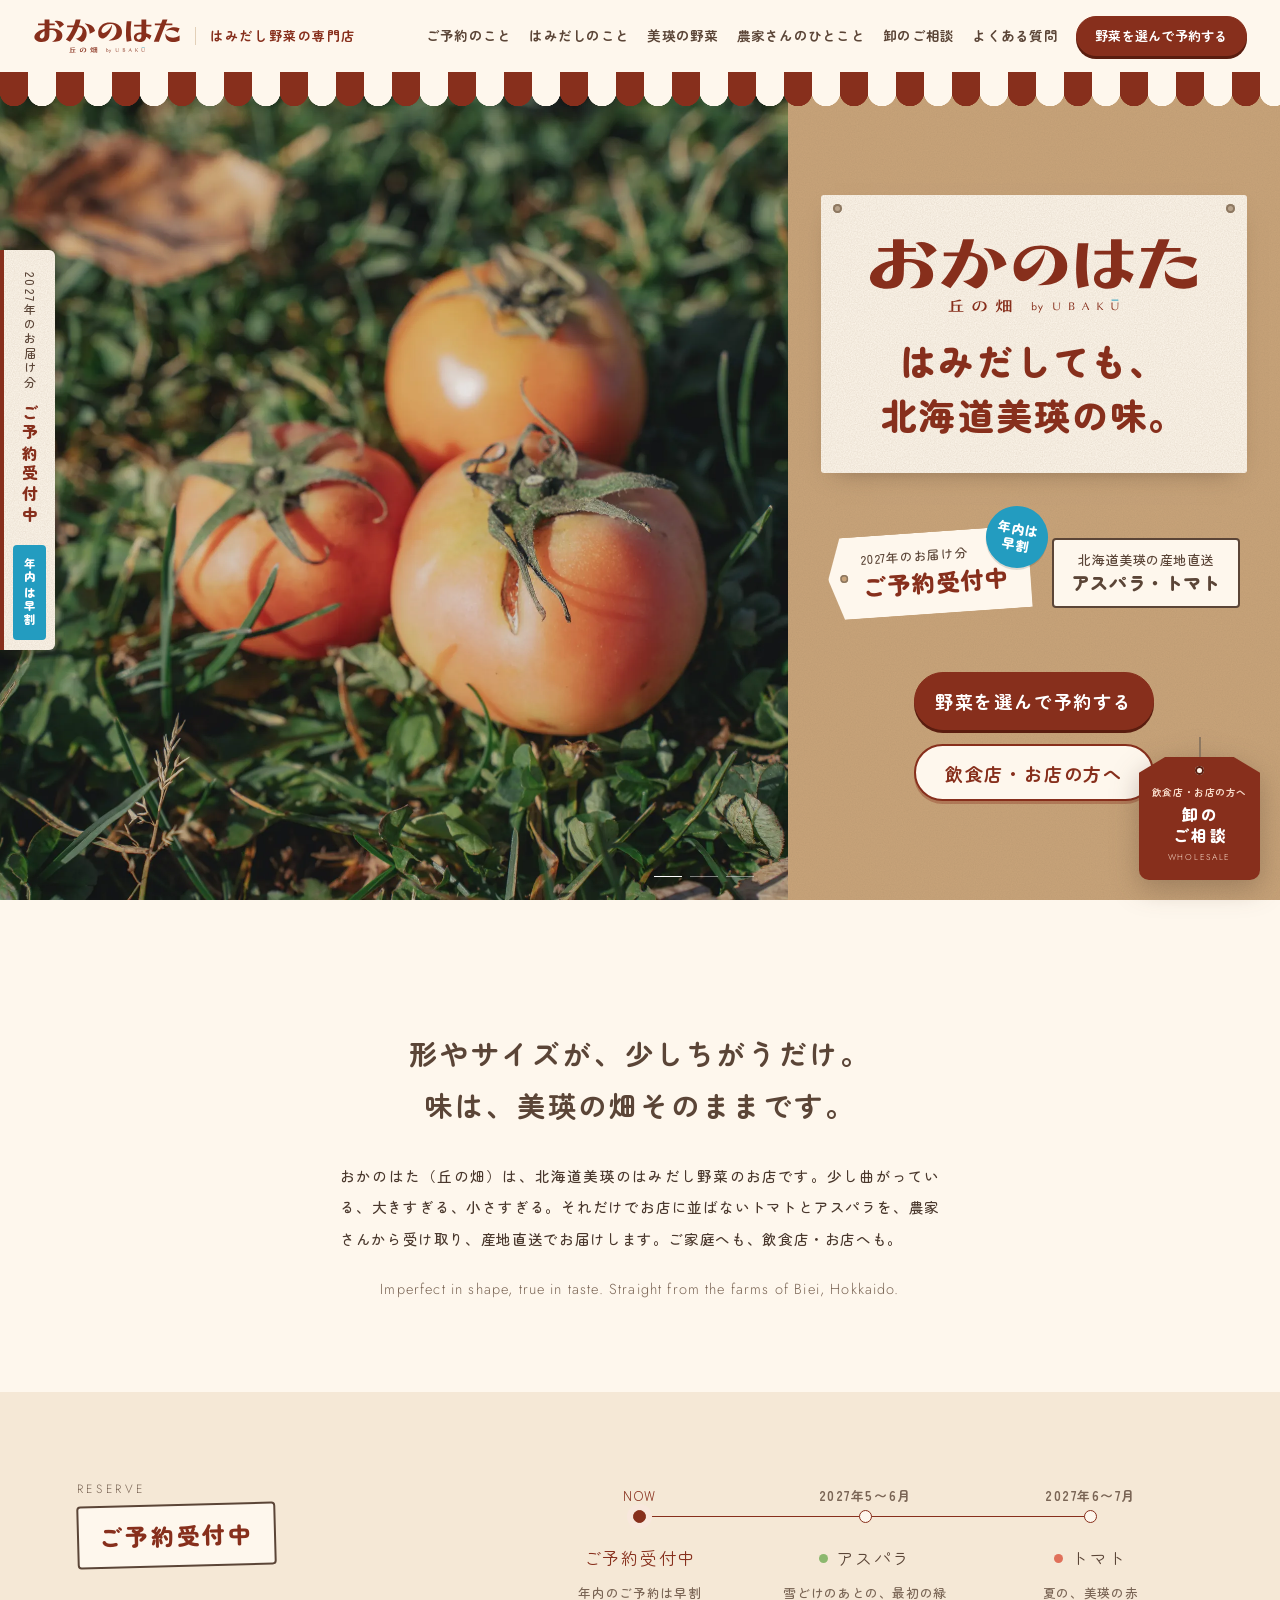
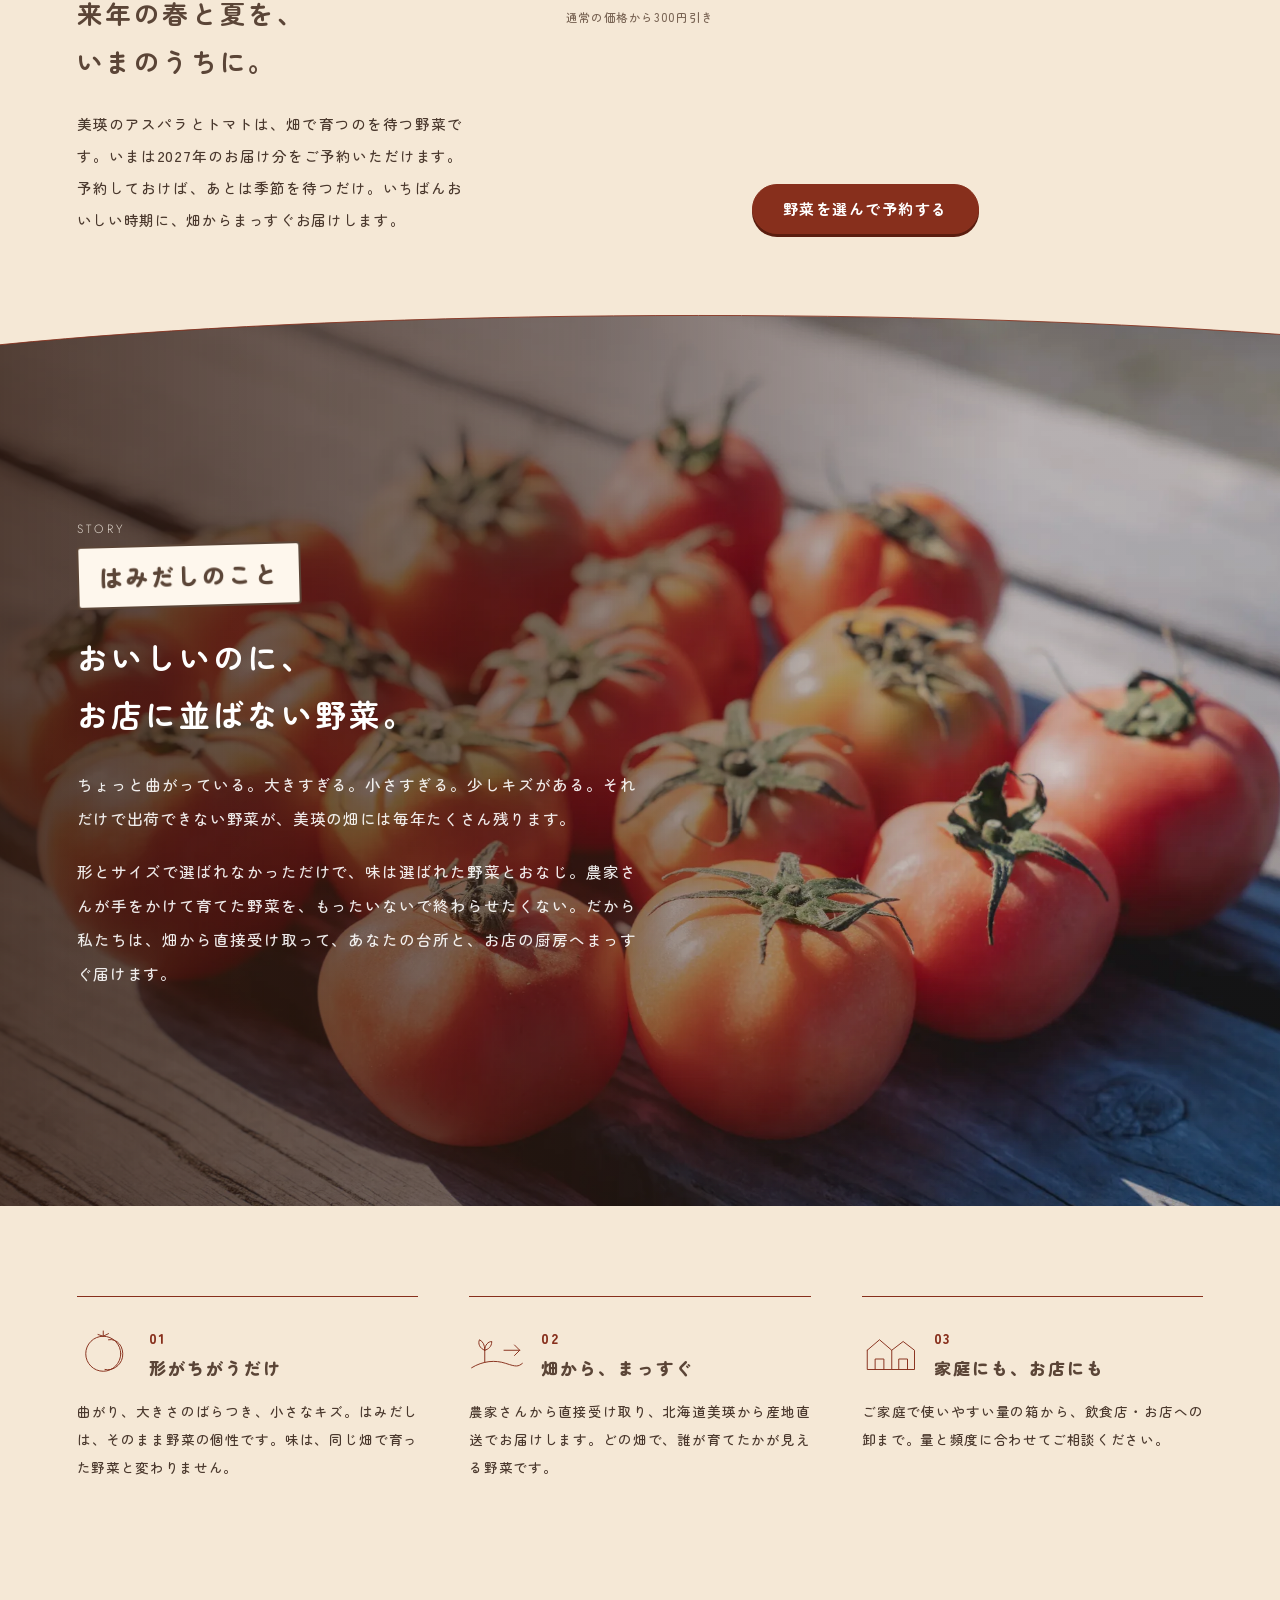
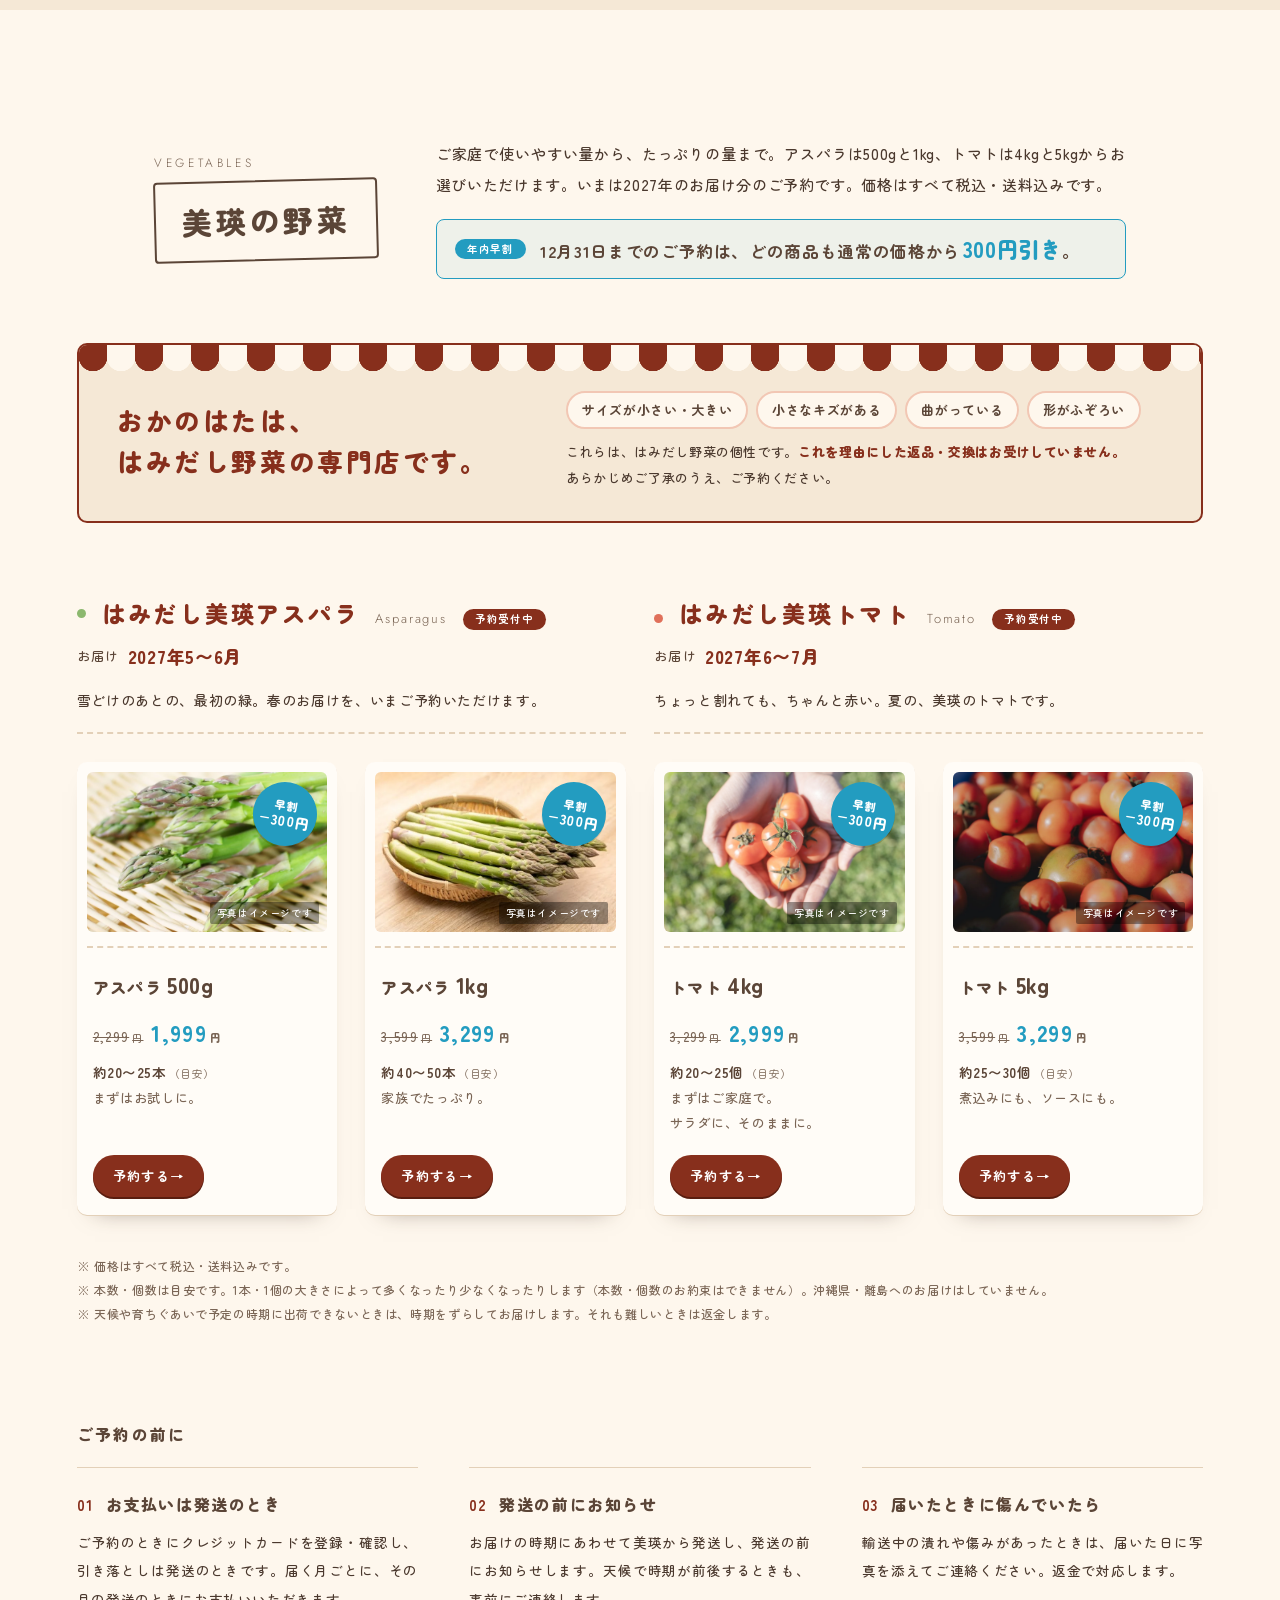
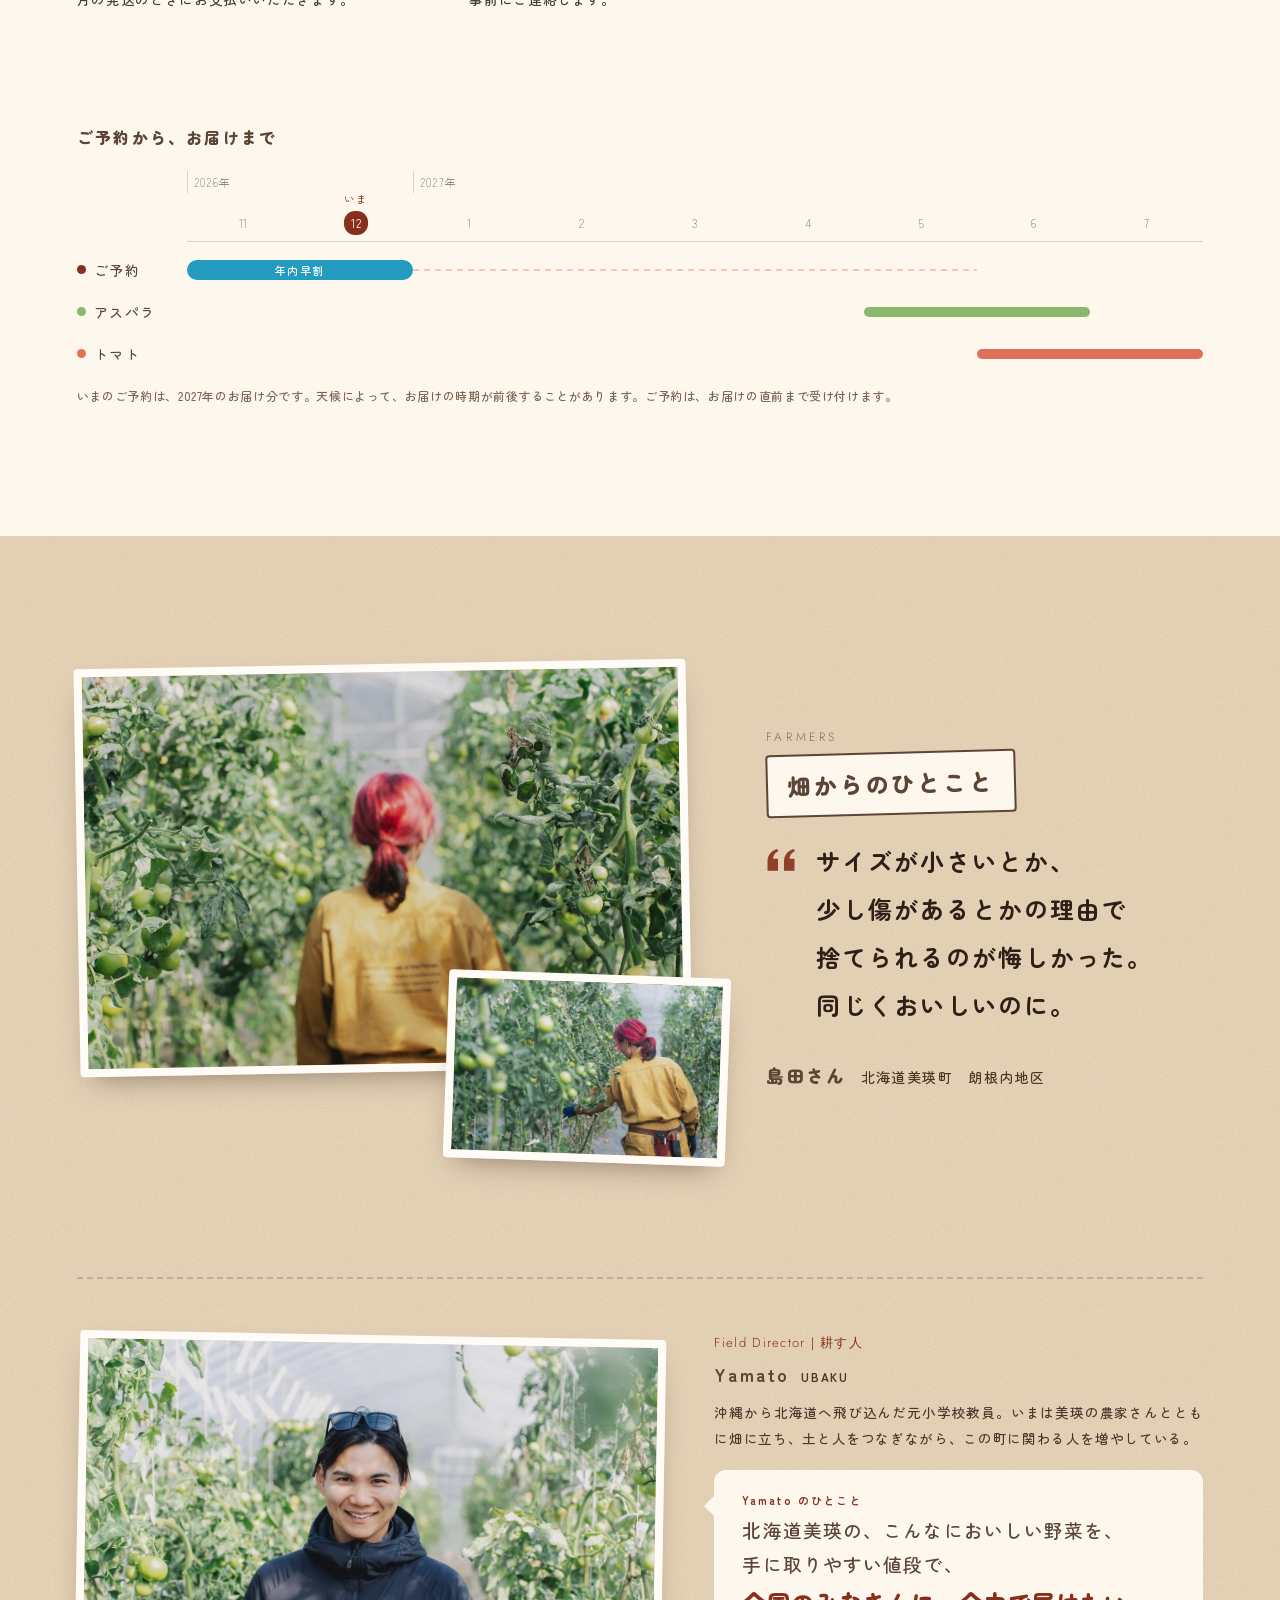
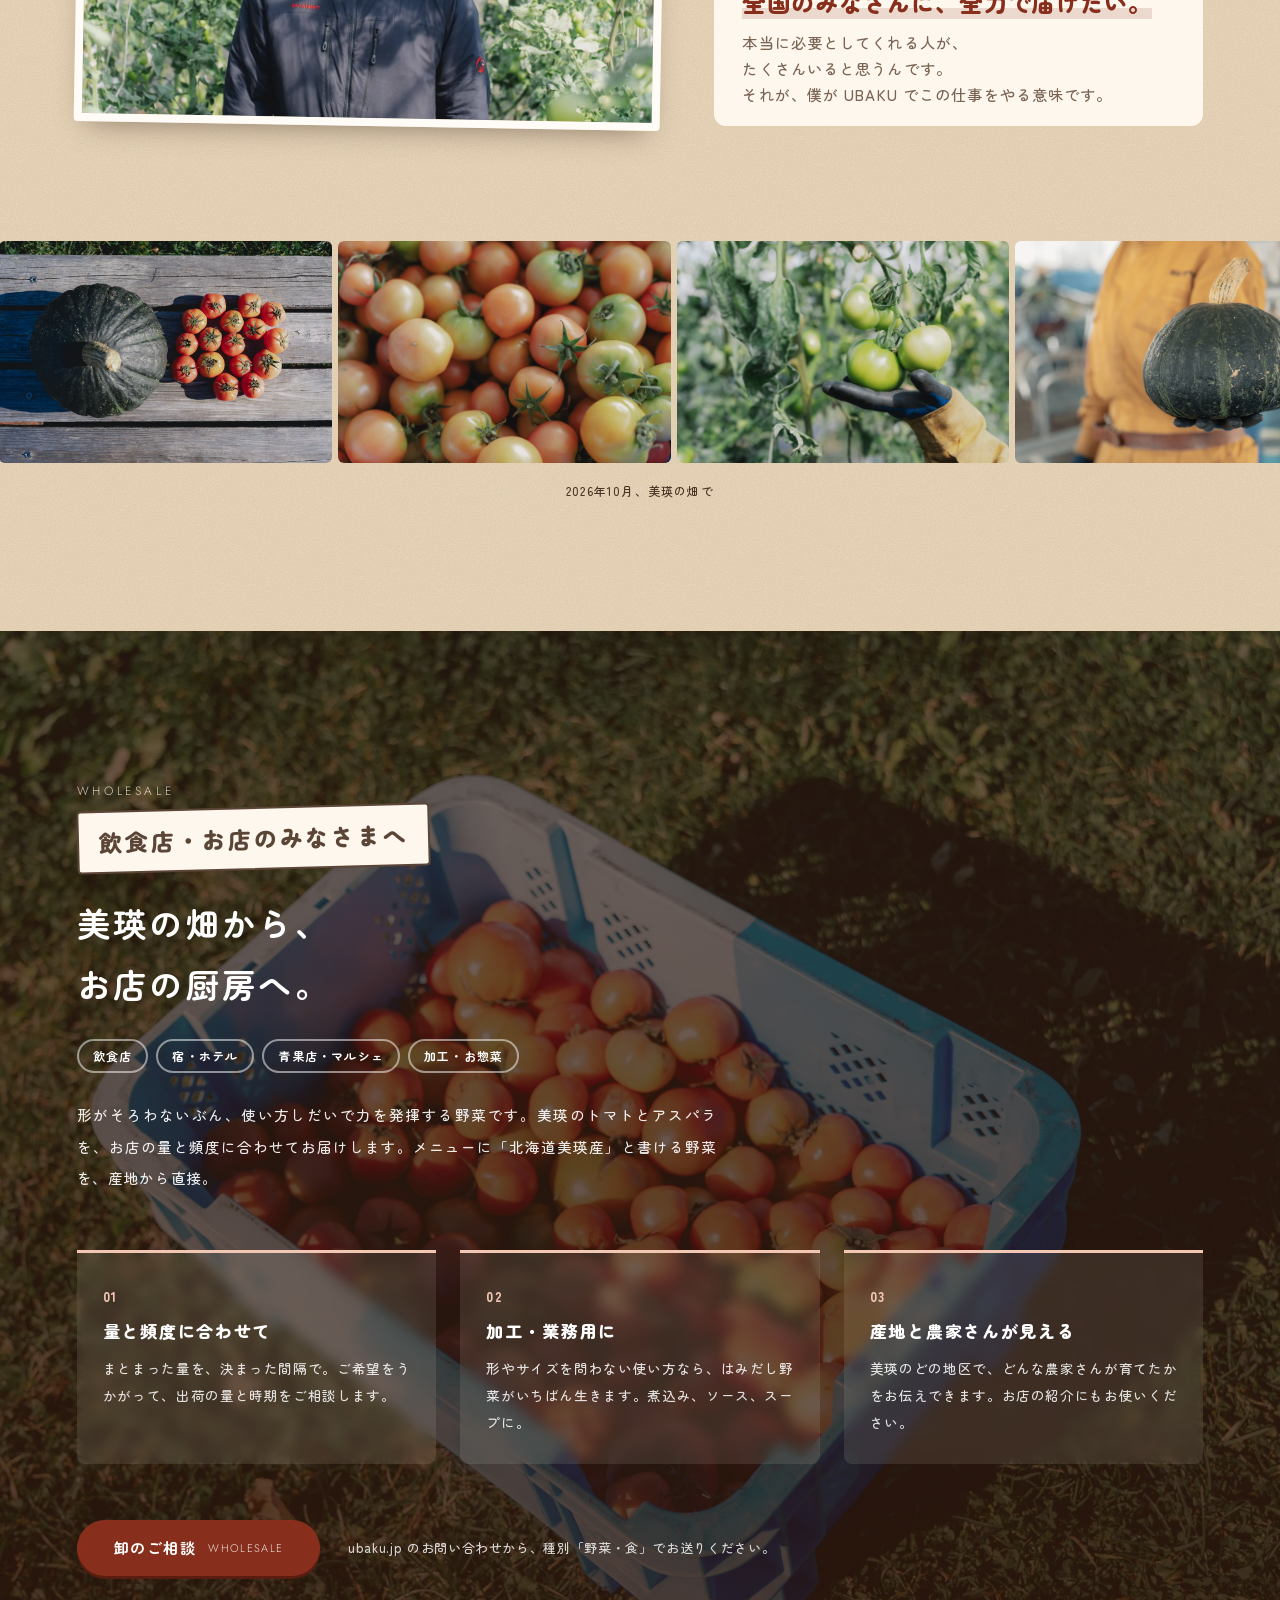
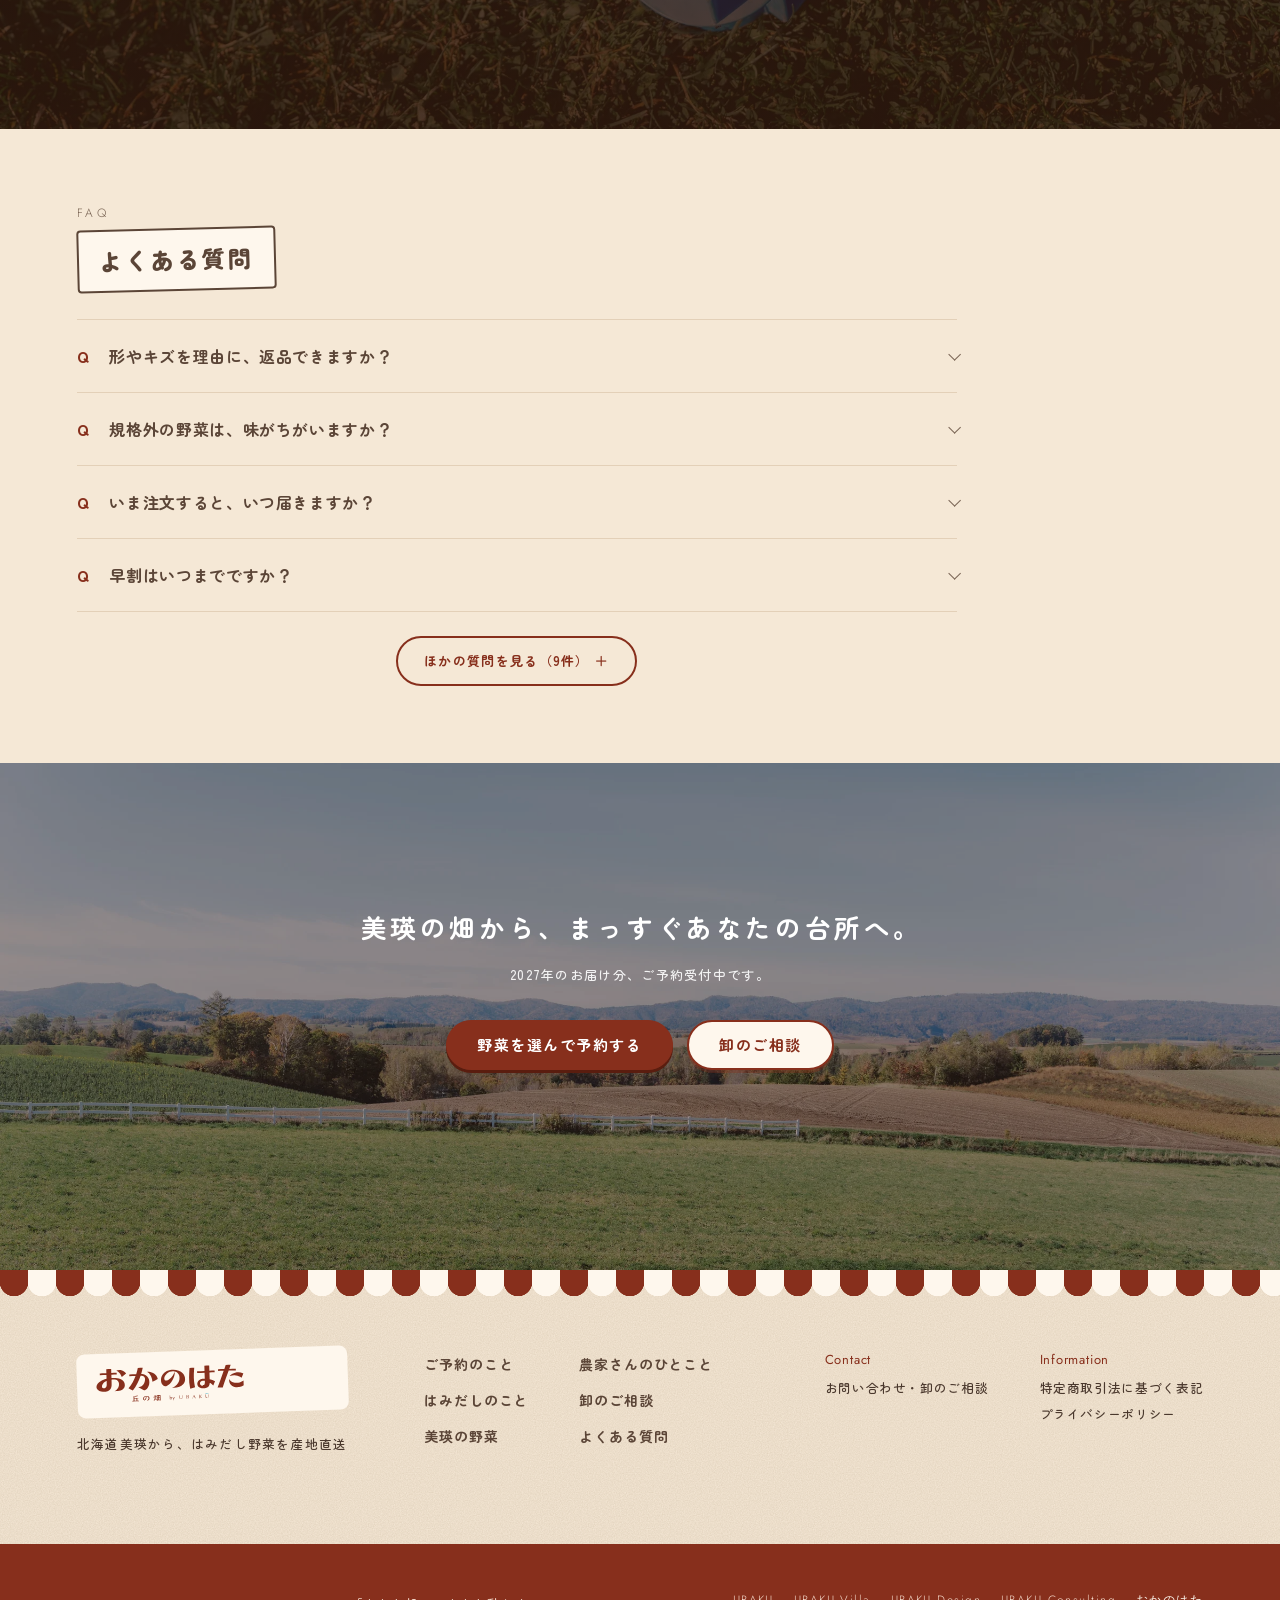
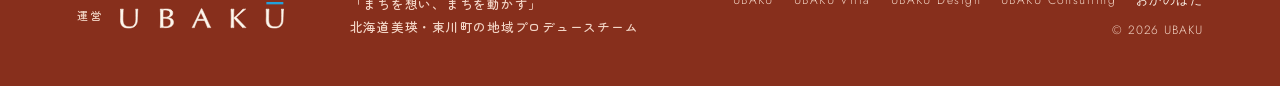
==== index.html @ 8c429947 "サイト名を「おかのはた（丘の畑）」に。紹介文・特商法・プライバシーにも漢字表記（C42） Co-Authored-By: Claude Opus 5.5 <noreply@anthropic.com>" ====
<!doctype html>
<html lang="ja">
<head>
<meta charset="utf-8">
<!-- アクセス解析（GA4） -->
<script async src="https://www.googletagmanager.com/gtag/js?id=G-V0N7RQ7QLT"></script>
<script>window.dataLayer=window.dataLayer||[];function gtag(){dataLayer.push(arguments);}gtag('js',new Date());(function(){var p={};try{var q=location.search;if(/[?&]me=1(&|$)/.test(q))localStorage.setItem('ubaku-me','1');if(/[?&]me=0(&|$)/.test(q))localStorage.removeItem('ubaku-me');if(localStorage.getItem('ubaku-me'))p.traffic_type='internal';var r=sessionStorage.getItem('ubaku-ref');if(r){sessionStorage.removeItem('ubaku-ref');p.page_referrer=r;}}catch(e){}gtag('config','G-V0N7RQ7QLT',p);})();</script>
<meta name="robots" content="noindex, nofollow">
<meta name="viewport" content="width=device-width, initial-scale=1">
<!-- おかのはた 試作 B「店先」全体（2026-11-08。_proto/_make_b_full.py で本体から作る。直すときはプログラムを直して実行）
     元：おかのはた の見本（仮公開用 ubaku-site/yasai。本番は BASE の yasai.ubaku.jp なので、このページは本番公開しない）
     C8（2026-11-08）：ubakuvilla.com（11/7 公開）の作りを参考に全体を組み直した。
       ・イントロ「はみだしの円」→ 画面いっぱいの写真3枚 → 紹介 → Reserve（予約販売の流れ。2026-11-08 追加）→（曲線）→ Story → 全面の写真 → Vegetables（価格・季節のこよみ）
         → Wholesale（卸を強調）→ Farmers（島田さん・朗根内地区）→ ご予約の前に・よくある質問 → 最後の帯 →（曲線）→ フッター（運営 UBAKU）
       ・写真は mashuさんが選んだ img/使ってほしい写真 から make_site_images.py で作る
       ・見た目は assets/yasai.css、動きは assets/yasai.js
     C7 以前の経緯は 01_美瑛の野菜（旧Yasai）/03_自社サイト（BASE・yasai.ubaku.jp）/CLAUDE.md -->
<title>おかのはた（丘の畑）｜北海道美瑛のはみだしトマト・アスパラを産地直送</title>
<!-- 検索結果に出る説明文（135文字まで）。BASE ではショップ設定の「ショップ説明」に同じ文を入れる -->
<meta name="description" content="2027年のお届け分、ご予約受付中。形やサイズが少しちがうだけで店頭に並ばない北海道美瑛のアスパラ（5〜6月）とトマト（6〜7月）を、農家さんから産地直送。価格は税込・送料込み。飲食店・お店への卸もご相談ください。">
<link rel="canonical" href="https://okanohata.jp/">
<meta name="theme-color" content="#872F1C">
<!-- SNS でシェアしたときの表示（OGP）。画像は 1200×630 の ogp.jpg。URL は本番の okanohata.jp で書いてある -->
<meta property="og:type" content="website">
<meta property="og:site_name" content="おかのはた（丘の畑）">
<meta property="og:title" content="おかのはた（丘の畑）｜はみだしても、北海道美瑛の味。">
<meta property="og:description" content="2027年のお届け分、ご予約受付中。形やサイズが少しちがうだけの北海道美瑛のアスパラとトマトを、農家さんから産地直送。飲食店・お店への卸もご相談ください。">
<meta property="og:url" content="https://okanohata.jp/">
<meta property="og:image" content="https://okanohata.jp/ogp.jpg">
<meta property="og:image:width" content="1200">
<meta property="og:image:height" content="630">
<meta property="og:image:alt" content="おかのはた 丘の畑 by UBAKU。北海道美瑛のはみだし野菜 産地直送専門店">
<meta property="og:locale" content="ja_JP">
<meta name="twitter:card" content="summary_large_image">
<script type="application/ld+json">
{
  "@context": "https://schema.org",
  "@type": "OnlineStore",
  "name": "おかのはた",
  "alternateName": ["丘の畑", "おかのはた（丘の畑）", "Okanohata"],
  "url": "https://okanohata.jp/",
  "logo": "https://okanohata.jp/icon-512.png",
  "image": "https://okanohata.jp/ogp.jpg",
  "description": "北海道美瑛のはみだしトマト・アスパラを、農家さんから産地直送でお届けするネットショップ。飲食店・お店への卸も受け付けています。",
  "areaServed": "JP",
  "parentOrganization": {"@type": "Organization", "name": "UBAKU", "url": "https://ubaku.jp/"}
}
</script>
<!-- アイコン：仮に案2（「お」・赤土の地） -->
<link rel="icon" href="favicon.svg" type="image/svg+xml">
<link rel="icon" href="favicon-32.png" sizes="32x32" type="image/png">
<link rel="apple-touch-icon" href="apple-touch-icon.png">
<link rel="preconnect" href="https://fonts.googleapis.com">
<link rel="preconnect" href="https://fonts.gstatic.com" crossorigin>
<link rel="stylesheet" href="https://fonts.googleapis.com/css2?family=Zen+Maru+Gothic:wght@500;700;900&family=Jost:wght@300&display=swap">
<link rel="stylesheet" href="yasai.css">
<link rel="stylesheet" href="okanohata.css">

</head>
<body>

<a class="sr-only" href="#main">本文へ移動</a>
<!-- ご予約受付中の札：左の端に立つ縦の帯（のぼりのように。2026-11-08 mashuさん C案に決定）。押すと商品の一覧へ。スマホはヘッダーの小さな札 -->
<a class="side-band" href="#items" aria-label="2027年のお届け分 ご予約受付中。年内は早割"><span>2027年のお届け分</span><b>ご予約受付中</b><span class="sb-early">年内は早割</span></a>
<header class="site-header">
  <a class="brand" href="#top" aria-label="おかのはた トップへ"><img src="logo.svg" alt="おかのはた 丘の畑 by UBAKU"><span class="brand-tag">はみだし野菜の専門店</span></a>
  <a class="rsv-tag" href="#items"><span class="rt-dot" aria-hidden="true"></span><b>2027年分 ご予約受付中</b><span class="rt-early">年内早割</span></a>
  <nav class="global-nav" aria-label="メインメニュー">
    <a class="u-link pc" href="#reserve">ご予約のこと</a>
    <a class="u-link pc" href="#story">はみだしのこと</a>
    <a class="u-link pc" href="#vegetables">美瑛の野菜</a>
    <a class="u-link pc" href="#farmers">農家さんのひとこと</a>
    <a class="u-link pc" href="#wholesale">卸のご相談</a>
    <a class="u-link pc" href="#faq">よくある質問</a>
    <a class="shop-btn" href="#items"><span class="ja">野菜を選んで予約する</span></a>
    <button class="menu-btn" type="button" aria-label="メニューを開く" aria-controls="drawer" aria-expanded="false"><span></span><span></span><span></span></button>
  </nav>
</header>
<div class="drawer" id="drawer" aria-hidden="true">
  <div class="drawer-panel" role="dialog" aria-label="メニュー">
    <button class="drawer-close" type="button" aria-label="メニューを閉じる">×</button>
    <ul class="drawer-nav">
      <li><a href="#reserve">ご予約のこと<small>Reserve</small></a></li>
      <li><a href="#story">はみだしのこと<small>Story</small></a></li>
      <li><a href="#vegetables">美瑛の野菜<small>Vegetables</small></a></li>
      <li><a href="#farmers">農家さんのひとこと<small>Farmers</small></a></li>
      <li><a href="#wholesale">卸のご相談<small>Wholesale</small></a></li>
      <li><a href="#faq">よくある質問<small>FAQ</small></a></li>
    </ul>
    <a class="btn" href="#items">野菜を選んで予約する</a>
    <a class="btn btn--light" href="#wholesale">飲食店・お店の方へ</a>
    <ul class="drawer-legal"><li><a href="law/">特定商取引法に基づく表記</a></li><li><a href="privacy/">プライバシーポリシー</a></li></ul>
  </div>
</div>

<main id="main">

<!-- ① トップ（おかのはた B「店先」）：テントのひさし → 左に写真（3枚が替わる）、右にのぼりの布（ロゴ・コピー）・値札・木箱のラベル・ボタン -->
<div class="awning" aria-hidden="true"></div>
<section class="hero hero--shop" id="top" aria-label="おかのはた">
  <div class="photo">
    <div class="slide is-active"><img src="img/hero-3.webp" alt="秋の草の上にのせた3つのトマト" fetchpriority="high"></div>
    <div class="slide"><img src="img/hero-2.webp" alt="木のテーブルに、かぼちゃと丸く並べたトマト" loading="lazy"></div>
    <div class="slide"><img src="img/hero-1.webp" alt="色も大きさもふぞろいな、山盛りの美瑛のトマト" loading="lazy"></div>
    <div class="hero-dots" aria-label="写真の切り替え"></div>
  </div>
  <div class="stall">
    <div class="banner">
      <span class="grommet g1" aria-hidden="true"></span><span class="grommet g2" aria-hidden="true"></span>
      <p class="banner-logo"><img src="logo.svg" alt="おかのはた 丘の畑 by UBAKU"></p>
      <h1>はみだしても、<span class="nw">北海道美瑛の味。</span></h1>
    </div>
    <div class="shop-row">
      <!-- 値札（ご予約受付中）と早割の丸シール。左の帯と同じ言葉 -->
      <div class="ptag-wrap"><a class="ptag" href="#items"><span class="ptag-hole" aria-hidden="true"></span><span class="ptag-s">2027年のお届け分</span><b>ご予約受付中</b></a><span class="sticker">年内は<br>早割</span></div>
      <p class="crate-label">北海道美瑛の産地直送<br><b>アスパラ・トマト</b></p>
    </div>
    <div class="hero-btns">
      <a class="btn" href="#items">野菜を選んで予約する</a>
      <a class="btn btn--light" href="#wholesale">飲食店・お店の方へ</a>
    </div>
  </div>
</section>

<!-- ② はじめの紹介 -->
<section class="intro">
  <div class="wrap reveal">
    <p class="catch">形やサイズが、<span class="nw">少しちがうだけ。</span><br>味は、美瑛の畑そのままです。</p>
    <p>おかのはた（丘の畑）は、北海道美瑛のはみだし野菜のお店です。少し曲がっている、大きすぎる、小さすぎる。それだけでお店に並ばないトマトとアスパラを、農家さんから受け取り、産地直送でお届けします。ご家庭へも、飲食店・お店へも。</p>
    <p class="en" lang="en">Imperfect in shape, true in taste. Straight from the farms of Biei, Hokkaido.</p>
  </div>
</section>

<!-- ②' Reserve：予約販売の流れ（2026-11-08 mashuさん「いまは売るものがない。予約販売中を強調したい」）
     ・ubakuvilla.com にはない、Yasai だけの部品。線が左から引かれ、いま → 春 → 夏 の順に点がともる
     ・早割の中身と締め切りは未決なので [ ] のまま -->
<section class="reserve" id="reserve">
  <!-- 2026-11-08 紹介（白）の下に、生成りの面で「いま受付中のこと」として続ける。下は写真の曲線へ -->
  <div class="wrap">
    <div class="reserve-head reveal">
      <h2 class="title">RESERVE</h2>
      <span class="title-ja">ご予約受付中</span>
      <p class="catch">来年の春と夏を、<br>いまのうちに。</p>
      <p>美瑛のアスパラとトマトは、畑で育つのを待つ野菜です。いまは2027年のお届け分をご予約いただけます。予約しておけば、あとは季節を待つだけ。いちばんおいしい時期に、畑からまっすぐお届けします。</p>
    </div>
    <ol class="tl" aria-label="ご予約からお届けまで">
      <li class="tl-now">
        <span class="tl-when">NOW</span>
        <b>ご予約受付中</b>
        <p>年内のご予約は早割<br><span class="tl-sub">通常の価格から<span class="nw">300円引き</span></span></p>
      </li>
      <li>
        <span class="tl-when">2027年5〜6月</span>
        <b><span class="dot" style="background:var(--spring)"></span>アスパラ</b>
        <p>雪どけのあとの、<span class="nw">最初の緑</span></p>
      </li>
      <li>
        <span class="tl-when">2027年6〜7月</span>
        <b><span class="dot" style="background:var(--summer)"></span>トマト</b>
        <p>夏の、<span class="nw">美瑛の赤</span></p>
      </li>
    </ol>
    <ul class="reserve-points reveal">
      <li><b>税込・送料込み</b>表示の価格だけで届きます</li>
      <li><b>お支払いは発送のとき</b>ご予約のときはカードの登録だけ</li>
      <li><b>お届け前にお知らせ</b>天候で前後するときも事前にご連絡</li>
    </ul>
    <div class="center reveal"><a class="btn" href="#items">野菜を選んで予約する</a></div>
  </div>
</section>
<!-- ③ Story（2026-11-08 FROM THE FIELD と合体・案A）：両手のトマトの全面の写真に言葉 → 下の生成りに3つの特長 -->
<section class="story-a">
  <div class="bleed" id="story">
    <!-- 写真の上端の曲線（曲線より上を Reserve と同じ生成りで塗り、赤土の線を引く。2026-11-08 写真の上のすき間をなくした） -->
    <div class="hill hill--top" aria-hidden="true"><svg viewBox="0 0 1440 80" preserveAspectRatio="none"><path d="M0 0 L1440 0 L1440 40 C 980 0, 380 8, 0 54 Z" style="fill:var(--cream)"/><g class="ln-wrap"><path class="ln" d="M0 54 C 380 8, 980 0, 1440 40"/></g></svg></div>
    <div class="bleed-photo" aria-hidden="true"><img src="img/story-bg.webp" alt="" loading="lazy"></div>
    <div class="wrap">
      <div class="bleed-text reveal">
        <h2 class="title">STORY</h2>
        <span class="title-ja">はみだしのこと</span>
        <!-- 見出しは 2026-11-08 C20 に変更（トップの「はみだしても、北海道美瑛の味。」と重なっていたため。mashuさん） -->
        <p class="catch">おいしいのに、<br>お店に並ばない野菜。</p>
        <p>ちょっと曲がっている。大きすぎる。小さすぎる。少しキズがある。それだけで出荷できない野菜が、美瑛の畑には毎年たくさん残ります。</p>
        <p>形とサイズで選ばれなかっただけで、味は選ばれた野菜とおなじ。農家さんが手をかけて育てた野菜を、もったいないで終わらせたくない。だから私たちは、畑から直接受け取って、あなたの台所と、お店の厨房へまっすぐ届けます。</p>
      </div>
    </div>
  </div>
  <div class="story-points">
    <div class="wrap">
    <ol class="points">
      <li><svg class="pt-icon" viewBox="0 0 64 64" aria-hidden="true"><circle pathLength="1" cx="30" cy="34" r="20"/><path pathLength="1" d="M36 18 C 46 16, 54 26, 52 38 C 50 48, 40 54, 32 52"/><path pathLength="1" d="M30 14 V8 M24 12 L30 14 L36 11"/></svg><span class="no">01</span><h3>形がちがうだけ</h3><p>曲がり、大きさのばらつき、小さなキズ。はみだしは、そのまま野菜の個性です。味は、同じ畑で育った野菜と変わりません。</p></li>
      <li><svg class="pt-icon" viewBox="0 0 64 64" aria-hidden="true"><path pathLength="1" d="M3 50 C 16 42, 30 41, 42 45 S 56 49, 61 45"/><path pathLength="1" d="M18 44 V30 M18 30 C 12 28, 10 22, 12 18 C 16 20, 18 24, 18 30 C 18 24, 22 20, 26 20 C 26 26, 22 29, 18 30"/><path pathLength="1" d="M40 30 H58 M52 24 L58 30 L52 36"/></svg><span class="no">02</span><h3>畑から、まっすぐ</h3><p>農家さんから直接受け取り、北海道美瑛から産地直送でお届けします。どの畑で、誰が育てたかが見える野菜です。</p></li>
      <li><svg class="pt-icon" viewBox="0 0 64 64" aria-hidden="true"><path pathLength="1" d="M6 30 L20 18 L34 30 V52 H6 Z"/><path pathLength="1" d="M34 52 H60 V30 L47 20 L34 30"/><path pathLength="1" d="M42 52 V40 H52 V52"/><path pathLength="1" d="M15 52 V40 H25 V52"/></svg><span class="no">03</span><h3>家庭にも、お店にも</h3><p>ご家庭で使いやすい量の箱から、飲食店・お店への卸まで。量と頻度に合わせてご相談ください。</p></li>
    </ol>
    </div>
  </div>
</section>

<!-- ⑤ Vegetables：価格は 2026-10-19（トマト）・2026-11-08（アスパラ）mashuさん決定 -->
<section class="sec" id="vegetables">
  <div class="wrap">
    <div class="head reveal">
      <div class="head-l"><h2 class="title">VEGETABLES</h2>
      <span class="title-ja">美瑛の野菜</span></div>
      <div class="head-r"><p>ご家庭で使いやすい量から、たっぷりの量まで。アスパラは500gと1kg、トマトは4kgと5kgからお選びいただけます。いまは2027年のお届け分のご予約です。価格はすべて税込・送料込みです。</p>
      <!-- 早割：12月31日までのご予約は300円引き（2026-11-14 mashuさん「強調しよう。仮は削除」）。金額を変えるときは4つの価格と札も直す -->
      <p class="early"><span class="tag">年内早割</span><span class="early-msg"><span class="nw">12月31日までのご予約は、</span><span class="nw">どの商品も通常の価格から</span><b>300円引き</b>。</span></p></div>
    </div>


    <!-- はみだし野菜の専門店としての約束（2026-11-08 mashuさん「強調したい」→ 商品の前へ移した。BASE の確認画面にも同じ文を書く） -->
    <div class="hamidashi-note hamidashi-note--top reveal">
      <p class="hn-lead">おかのはたは、<span class="nw">はみだし野菜の専門店です。</span></p>
      <ul class="hn-list" aria-label="返品・交換の対象にならないもの"><li>サイズが小さい・大きい</li><li>小さなキズがある</li><li>曲がっている</li><li>形がふぞろい</li></ul>
      <p>これらは、はみだし野菜の個性です。<b>これを理由にした返品・交換はお受けしていません。</b><br class="pc-br">あらかじめご了承のうえ、ご予約ください。</p>
    </div>

    <!-- 並びはお届けの順（春のアスパラ → 夏のトマト）。2026-11-08 予約販売に合わせて入れかえた -->
    <!-- アスパラ（5〜6月・予約）。id="items"＝予約ボタンの飛び先（2026-11-08 mashuさん「直接、野菜の商品へ」） -->
    <div class="veg-row">
    <div class="veg-group" id="items">
      <div class="veg-head reveal">
        <span class="dot" style="background:var(--spring)"></span><h3>はみだし美瑛アスパラ</h3><span class="veg-en">Asparagus</span>
        <span class="tag">予約受付中</span>
        <span class="veg-when">お届け <b>2027年5〜6月</b></span>
        <p>雪どけのあとの、最初の緑。<span class="nw-pc">春のお届けを、</span><span class="nw-pc">いまご予約いただけます。</span></p>
      </div>
      <div class="items">
        <a class="item reveal" href="https://okanohata.base.shop/items/166038685">
          <div class="ph zoom unveil"><span class="early-tag">早割<b>−300円</b></span><img src="img/asparagus-500g.webp" alt="ざるにのせたアスパラ" loading="lazy" width="1200" height="800"><span class="ph-note">写真はイメージです</span></div>
          <div class="item-body">
            <span class="item-name"><span>アスパラ <span class="kg">500g</span></span><span class="price"><s class="price-was">2,299<small>円</small></s><span class="price-early">1,999<small>円</small></span></span></span>
            <span class="item-copy"><span class="item-count">約20〜25本<small>（目安）</small></span>まずはお試しに。</span>
            <span class="item-go">予約する</span>
          </div>
        </a>
        <a class="item reveal" href="https://okanohata.base.shop/items/166029906" style="transition-delay:.12s">
          <div class="ph zoom unveil" style="--d:.12s"><span class="early-tag">早割<b>−300円</b></span><img src="img/asparagus-1kg.webp" alt="木のかごに入れたアスパラ" loading="lazy" width="678" height="452"><span class="ph-note">写真はイメージです</span></div>
          <div class="item-body">
            <span class="item-name"><span>アスパラ <span class="kg">1kg</span></span><span class="price"><s class="price-was">3,599<small>円</small></s><span class="price-early">3,299<small>円</small></span></span></span>
            <span class="item-copy"><span class="item-count">約40〜50本<small>（目安）</small></span>家族でたっぷり。</span>
            <span class="item-go">予約する</span>
          </div>
        </a>
      </div>
    </div>

    <!-- トマト（6〜7月・予約） -->
    <div class="veg-group">
      <div class="veg-head reveal">
        <span class="dot" style="background:var(--summer)"></span><h3>はみだし美瑛トマト</h3><span class="veg-en">Tomato</span>
        <span class="tag">予約受付中</span>
        <span class="veg-when">お届け <b>2027年6〜7月</b></span>
        <p>ちょっと割れても、ちゃんと赤い。夏の、<span class="nw">美瑛のトマトです。</span></p>
      </div>
      <div class="items">
        <!-- 商品のリンクは BASE の商品ページ（2026-11-15 つないだ。_make_b_full.py の C34） -->
        <a class="item reveal" href="https://okanohata.base.shop/items/166029579">
          <div class="ph zoom unveil"><span class="early-tag">早割<b>−300円</b></span><img src="img/tomato-4kg.webp" alt="両手にのせた、美瑛のトマト" loading="lazy" width="1200" height="800"><span class="ph-note">写真はイメージです</span></div>
          <div class="item-body">
            <span class="item-name"><span>トマト <span class="kg">4kg</span></span><span class="price"><s class="price-was">3,299<small>円</small></s><span class="price-early">2,999<small>円</small></span></span></span>
            <span class="item-copy"><span class="item-count">約20〜25個<small>（目安）</small></span>まずはご家庭で。<span class="nw-pc">サラダに、そのままに。</span></span>
            <span class="item-go">予約する</span>
          </div>
        </a>
        <a class="item reveal" href="https://okanohata.base.shop/items/166029676" style="transition-delay:.12s">
          <div class="ph zoom unveil" style="--d:.12s"><span class="early-tag">早割<b>−300円</b></span><img src="img/tomato-6kg.webp" alt="山のように重なった、割れのあるトマト" loading="lazy" width="1200" height="800"><span class="ph-note">写真はイメージです</span></div>
          <div class="item-body">
            <span class="item-name"><span>トマト <span class="kg">5kg</span></span><span class="price"><s class="price-was">3,599<small>円</small></s><span class="price-early">3,299<small>円</small></span></span></span>
            <span class="item-copy"><span class="item-count">約25〜30個<small>（目安）</small></span>煮込みにも、<span class="nw-pc">ソースにも。</span></span>
            <span class="item-go">予約する</span>
          </div>
        </a>
      </div>
    </div>

    </div><!-- /veg-row -->

    <!-- 税込・送料込みは 2026-11-08 mashuさん決定 -->
    <!-- 旬便の欄は 2026-11-08 いったん外した（mashuさん）。BASE の定期便は予約と一緒に使えないため、収穫が始まるころに定期便として追加する。
         外す前のレイアウトは _history/C14_旬便あり_2026-11-08/index.html（CSS の .shun-card などは残してある） -->

    <p class="price-note">※ 価格はすべて税込・送料込みです。<br>※ 本数・個数は目安です。1本・1個の大きさによって多くなったり少なくなったりします（本数・個数のお約束はできません）。沖縄県・離島へのお届けはしていません。<br>※ 天候や育ちぐあいで予定の時期に出荷できないときは、時期をずらしてお届けします。それも難しいときは返金します。</p>

    <!-- ご予約の前に（2026-11-08 生成りの欄から移した。見出しのない 01〜03 で分かりにくかったため） -->
    <div class="before reveal" id="delivery">
      <h3>ご予約の前に</h3>
      <ul class="deliv">
        <li><span class="no">01</span><h4>お支払いは発送のとき</h4><p>ご予約のときにクレジットカードを登録・確認し、引き落としは発送のときです。届く月ごとに、その月の発送のときにお支払いいただきます。</p></li>
        <li><span class="no">02</span><h4>発送の前にお知らせ</h4><p>お届けの時期にあわせて美瑛から発送し、発送の前にお知らせします。天候で時期が前後するときも、事前にご連絡します。</p></li>
        <li><span class="no">03</span><h4>届いたときに傷んでいたら</h4><p>輸送中の潰れや傷みがあったときは、届いた日に写真を添えてご連絡ください。返金で対応します。</p></li>
      </ul>
    </div>

    <!-- こよみ（2026-11-08 C10 作り直し）：左から右へ時間の順。いまの月（11月）から、最後のお届け（2027年10月）まで。
         「いま」の印は、見ている日の月に自動で動く（yasai.js）。2027年11月より後に見ると印は出ない -->
    <div class="koyomi reveal">
      <h3>ご予約から、お届けまで</h3>
      <div class="koyomi-grid" role="table" aria-label="月ごとのご予約とお届けの時期">
        <span></span><span class="yr" style="grid-column:2 / 4">2026年</span><span class="yr" style="grid-column:4 / 11">2027年</span>
        <span></span>
        <span class="m" data-ym="2026-11">11</span><span class="m" data-ym="2026-12">12</span><span class="m" data-ym="2027-01">1</span><span class="m" data-ym="2027-02">2</span><span class="m" data-ym="2027-03">3</span><span class="m" data-ym="2027-04">4</span><span class="m" data-ym="2027-05">5</span><span class="m" data-ym="2027-06">6</span><span class="m" data-ym="2027-07">7</span>
        <!-- ご予約の段：11〜12月は早割。1月からは点線（締め切りは「お届けの直前まで」） -->
        <span class="nm"><span class="dot" style="background:var(--red)"></span>ご予約</span>
        <span class="koyomi-bar koyomi-bar--early" style="grid-column:2 / 4;background:var(--early)" aria-label="2026年11〜12月 早割"><em>年内早割</em></span>
        <span class="koyomi-bar koyomi-bar--line" style="grid-column:4 / 9" aria-label="2027年1〜5月 ご予約受付（お届けの直前まで）"></span>
        <span class="nm"><span class="dot" style="background:var(--spring)"></span>アスパラ</span>
        <span class="koyomi-bar" style="grid-column:8 / 10;background:var(--spring)" aria-label="2027年5〜6月 お届け"></span>
        <span class="nm"><span class="dot" style="background:var(--summer)"></span>トマト</span>
        <span class="koyomi-bar" style="grid-column:9 / 11;background:var(--summer);--d:.25s" aria-label="2027年6〜7月 お届け"></span>
      </div>
      <p class="koyomi-note">いまのご予約は、2027年のお届け分です。天候によって、お届けの時期が前後することがあります。ご予約は、お届けの直前まで受け付けます。</p>
    </div>
  </div>
</section>

<!-- ⑦ Farmers：緑の帯（農家さんの言葉は 2026-11-08 mashuさんから） -->
<section class="sec farm" id="farmers">
  <div class="wrap">
    <div class="farm-grid">
      <div class="farm-photos">
        <div class="big unveil"><img src="img/farmer-1.webp" alt="トマトのハウスを歩く農家の島田さん" loading="lazy" width="1800" height="1200"></div>
        <div class="small unveil" style="--d:.3s"><img src="img/farmer-2.webp" alt="トマトの手入れをする島田さん" loading="lazy" width="1200" height="800"></div>
      </div>
      <div class="farm-text reveal">
        <h2 class="title">FARMERS</h2>
        <span class="title-ja">畑からのひとこと</span>
        <p class="quote"><svg class="quote-mark" viewBox="0 0 40 30" aria-hidden="true"><path d="M2 30V18C2 9 7 3 15 1l1.5 3C12 6 9.5 9.5 9.5 14H16v16zM24 30V18c0-9 5-15 13-17l1.5 3C34 6 31.5 9.5 31.5 14H38v16z"/></svg><span class="quote-body"><span class="phrase">サイズが小さいとか、</span><span class="phrase">少し傷があるとかの理由で</span><span class="phrase">捨てられるのが悔しかった。</span><span class="phrase">同じくおいしいのに。</span></span></p>
        <p class="farm-name"><b>島田さん</b>北海道美瑛町　朗根内地区</p>
      </div>
    </div>
    <!-- 畑に立つ UBAKU のメンバー（紹介文は ubaku.jp の Team と同じ） -->
    <div class="member reveal">
      <div class="ph unveil"><img src="img/yamato.webp" alt="トマトのハウスに立つ UBAKU の Yamato" loading="lazy" width="1200" height="800"></div>
      <div>
        <span class="member-role">Field Director｜耕す人</span>
        <h3>Yamato<small style="font-size:12px;letter-spacing:.14em;margin-left:12px;color:var(--on-green-sub)">UBAKU</small></h3>
        <p>沖縄から北海道へ飛び込んだ元小学校教員。いまは美瑛の農家さんとともに畑に立ち、土と人をつなぎながら、この町に関わる人を増やしている。</p>
        <!-- Yamato のひとこと（吹き出し）。文は案：mashuさんの趣旨「お手頃な値段で、美瑛のおいしい野菜を全国に全力で届けたい・必要とする人がたくさんいる・この事業をやる意味」から -->
        <p class="say"><span class="say-who">Yamato のひとこと</span><span class="phrase">北海道美瑛の、</span><span class="phrase">こんなにおいしい野菜を、</span><span class="phrase">手に取りやすい値段で、</span><br><em><span class="phrase">全国のみなさんに、</span><span class="phrase">全力で届けたい。</span></em><br><span class="say-sub"><span class="phrase">本当に必要としてくれる人が、</span><span class="phrase">たくさんいると思うんです。</span><br><span class="phrase">それが、僕が UBAKU で</span><span class="phrase">この仕事をやる意味です。</span></span></p>
      </div>
    </div>
  </div>
  <!-- 畑のようす：止まらずゆっくり流れる（マウスを乗せると止まる） -->
  <div class="flow reveal" data-flow>
    <ul class="flow-track">
      <!-- 並び（2026-11-08 C18）：はみだし野菜らしい写真を足して14枚（story-1〜4・field-9＝追加.jpg・field-10＝追加2.jpg。mashuさん）。
           商品と同じ写真（field-3・field-8）は使わない。かぼちゃ（4・pumpkin-1・pumpkin-2・7）は隣り合わない、枝の写真（story-2・3・4・field-2・10）も続けない、木のベンチ（4・6・7）は離す -->
      <li><img src="img/field-4.webp" alt="木のテーブルにのせたかぼちゃとトマト" loading="lazy" width="1200" height="800"></li>
      <li><img src="img/story-1.webp" alt="色も形もそろわない、山盛りのトマト" loading="lazy" width="1600" height="1067"></li>
      <li><img src="img/story-2.webp" alt="枝についたままの青いトマトを手袋で支える" loading="lazy" width="1600" height="1067"></li>
      <li><img src="img/field-pumpkin-1.webp" alt="農家さんが手にのせた緑のかぼちゃ" loading="lazy" width="1200" height="800"></li>
      <li><img src="img/field-6.webp" alt="木のテーブルに丸く並べたトマト" loading="lazy" width="1200" height="800"></li>
      <li><img src="img/story-3.webp" alt="枝の小さなトマトに手をのばす" loading="lazy" width="1600" height="1067"></li>
      <li><img src="img/field-pumpkin-2.webp" alt="丘の牧草地で、台の上に重ねたかぼちゃ" loading="lazy" width="1200" height="800"></li>
      <li><img src="img/field-1.webp" alt="両手にのせた黄色いトマト" loading="lazy" width="1200" height="800"></li>
      <li><img src="img/field-2.webp" alt="枝のトマトに手をのばす" loading="lazy" width="1200" height="800"></li>
      <li><img src="img/field-7.webp" alt="丘を背に、木の台にのせたかぼちゃとトマト" loading="lazy" width="1200" height="800"></li>
      <li><img src="img/field-5.webp" alt="草の上のトマト" loading="lazy" width="1200" height="800"></li>
      <li><img src="img/story-4.webp" alt="枝に一つだけ実った、形のふぞろいなトマト" loading="lazy" width="1600" height="1067"></li>
      <li><img src="img/field-9.webp" alt="台の上の、ひびの入ったトマト" loading="lazy" width="1200" height="800"></li>
      <li><img src="img/field-10.webp" alt="枝で育つ、まだ青いトマト" loading="lazy" width="1200" height="800"></li>
    </ul>
  </div>
  <p class="flow-cap">2026年10月、美瑛の畑で</p>
</section>

<!-- ⑥ Wholesale：卸のご相談（mashuさん「お店の卸も強調したい」）。写真に重ねた大きな帯 -->
<section class="ws" id="wholesale">
  <div class="ws-photo unveil" aria-hidden="true"><img src="img/wholesale.webp" alt="" loading="lazy"></div>
  <div class="wrap">
    <div class="reveal">
      <h2 class="title">WHOLESALE</h2>
      <span class="title-ja">飲食店・お店のみなさまへ</span>
      <p class="catch">美瑛の畑から、<br>お店の厨房へ。</p>
      <ul class="ws-for" aria-label="こんな方へ"><li>飲食店</li><li>宿・ホテル</li><li>青果店・マルシェ</li><li>加工・お惣菜</li></ul>
      <p class="ws-lead">形がそろわないぶん、使い方しだいで力を発揮する野菜です。美瑛のトマトとアスパラを、お店の量と頻度に合わせてお届けします。メニューに「北海道美瑛産」と書ける野菜を、産地から直接。</p>
    </div>
    <ul class="ws-list">
      <li class="reveal"><span class="no">01</span><h3>量と頻度に合わせて</h3><p>まとまった量を、決まった間隔で。ご希望をうかがって、出荷の量と時期をご相談します。</p></li>
      <li class="reveal" style="transition-delay:.12s"><span class="no">02</span><h3>加工・業務用に</h3><p>形やサイズを問わない使い方なら、はみだし野菜がいちばん生きます。煮込み、ソース、スープに。</p></li>
      <li class="reveal" style="transition-delay:.24s"><span class="no">03</span><h3>産地と農家さんが見える</h3><p>美瑛のどの地区で、どんな農家さんが育てたかをお伝えできます。お店の紹介にもお使いください。</p></li>
    </ul>
    <div class="ws-cta reveal">
      <a class="btn" href="https://ubaku.jp/#contact" target="_blank" rel="noopener">卸のご相談<small>WHOLESALE</small></a>
      <p>ubaku.jp のお問い合わせから、種別「野菜・食」でお送りください。</p>
    </div>
  </div>
</section>

<!-- ⑧ よくある質問（生成り）。旬便・ご予約の前に は 2026-11-08 に Vegetables の中へ移した。決まっていないことは [ ] のまま -->
<section class="sec cream" id="delivery-faq">
  <div class="wrap">
    <div class="faq reveal" id="faq">
      <h2 class="title">FAQ</h2>
      <span class="title-ja">よくある質問</span>
      <details><summary><span>形やキズを理由に、返品できますか？</span></summary><p>できません。おかのはたは、はみだし野菜の専門店です。サイズが小さい・小さなキズがある・曲がっている・形がふぞろい、といった理由での返品・交換はお受けしていません。輸送中の潰れや傷みは、届いた日に写真を添えてご連絡ください。返金で対応します。</p></details>
      <details><summary><span>規格外の野菜は、味がちがいますか？</span></summary><p>ちがいません。形や大きさで出荷できなかっただけで、同じ畑で同じように育った野菜です。</p></details>
      <details><summary><span>いま注文すると、いつ届きますか？</span></summary><p>いまは2027年のお届け分のご予約です。アスパラは2027年5〜6月、トマトは6〜7月にお届けします。天候によって前後することがあり、発送の前にお知らせします。</p></details>
      <details><summary><span>早割はいつまでですか？</span></summary><p>2026年12月31日までのご予約が早割です。どの商品も、通常の価格から300円引きになります。</p></details>
      <details><summary><span>お支払いはいつですか？</span></summary><p>クレジットカードでのお支払いです。ご予約のときにカードを登録・確認し、引き落としは発送のときです。いくつかの月をご予約いただいたときは、それぞれの月の発送のときにお支払いいただきます。</p></details>
      <details><summary><span>飲食店・お店で使いたいのですが。</span></summary><p>卸のご相談を承っています。ubaku.jp のお問い合わせから、種別「野菜・食」で、お店の名前・使いたい野菜・量と頻度をお送りください。</p></details>
      <details><summary><span>予約をキャンセルできますか？</span></summary><p>アスパラは2027年4月30日まで、トマトは2027年5月31日までキャンセルできます。</p></details>
      <details><summary><span>届く日にちは選べますか？</span></summary><p>お届けの月はご予約のときにお選びいただけます。日にちは、その月のいちばんおいしい時期に合わせてこちらで決め、発送の前にお知らせします。</p></details>
      <details><summary><span>沖縄や離島にも届けられますか？</span></summary><p>申し訳ありませんが、沖縄県・離島へのお届けはしていません。</p></details>
      <details><summary><span>いくつかの月の分を、まとめて予約できますか？</span></summary><p>できます。届けてほしい月の分を、何か月分でもご予約いただけます。お届けの月ごとに別々のお会計になり、お支払いはそれぞれ発送のときです（同じ月の商品は、まとめてお会計できます）。</p></details>
      <details><summary><span>天候で野菜が育たなかったら、どうなりますか？</span></summary><p>天候や育ちぐあいで予定の時期に出荷できないときは、時期をずらしてお届けします。それも難しいときは返金します。</p></details>
      <details><summary><span>送料はいくらですか？</span></summary><p>表示の価格は、すべて税込・送料込みです（沖縄県・離島へのお届けはしていません）。</p></details>
      <details><summary><span>贈り物にできますか？</span></summary><p>お届け先を指定してご予約いただけます。のし・ギフト包装・メッセージカードには対応していません。</p></details>
      <button class="faq-more" type="button" hidden>ほかの質問を見る</button>
    </div>
  </div>
</section>

<!-- ⑨ 最後の帯（美瑛の丘のパノラマ）。下に2つめの曲線 → フッター -->
<section class="cta">
  <div class="wrap reveal">
    <p class="cta-lead">美瑛の畑から、<span class="nw">まっすぐあなたの台所へ。</span></p>
    <p class="cta-sub">2027年のお届け分、<span class="nw">ご予約受付中です。</span></p>
    <div class="cta-btns">
      <a class="btn" href="#items">野菜を選んで予約する</a>
      <a class="btn btn--light" href="#wholesale">卸のご相談</a>
    </div>
  </div>
  <div class="hill" aria-hidden="true"><svg viewBox="0 0 1440 80" preserveAspectRatio="none"><path class="fill" d="M0 80 L0 46 C 420 0, 1060 6, 1440 50 L1440 80 Z"/><g class="ln-wrap"><path class="ln" d="M0 46 C 420 0, 1060 6, 1440 50"/></g></svg></div>
</section>

</main>

<!-- フッター（ubakuvilla.com と同じ形。下の一段深い面は「運営 UBAKU」で、ubakuvilla.com とそろえてある） -->
<div class="awning awning--foot" aria-hidden="true"></div>
<footer class="site-footer">
  <div class="wrap footer-main">
    <div class="footer-home">
      <a class="brand" href="#top" aria-label="おかのはた トップへ"><img src="logo.svg" alt="おかのはた 丘の畑 by UBAKU"></a>
      <p class="footer-catch">北海道美瑛から、<span class="nw">はみだし野菜を産地直送</span></p>
    </div>
    <nav class="footer-nav" aria-label="サイトの案内">
      <ul><li><a class="u-link" href="#reserve">ご予約のこと</a></li><li><a class="u-link" href="#story">はみだしのこと</a></li><li><a class="u-link" href="#vegetables">美瑛の野菜</a></li></ul>
      <ul><li><a class="u-link" href="#farmers">農家さんのひとこと</a></li><li><a class="u-link" href="#wholesale">卸のご相談</a></li><li><a class="u-link" href="#faq">よくある質問</a></li></ul>
    </nav>
    <div class="footer-info">
      <div>
        <h2>Contact</h2>
        <ul><li><a class="u-link" href="https://ubaku.jp/#contact" target="_blank" rel="noopener">お問い合わせ・卸のご相談</a></li></ul>
      </div>
      <div>
        <h2>Information</h2>
        <ul><li><a class="u-link" href="law/">特定商取引法に基づく表記</a></li><li><a class="u-link" href="privacy/">プライバシーポリシー</a></li></ul>
      </div>
    </div>
  </div>
  <div class="footer-op">
    <div class="wrap">
      <a class="footer-op-brand" href="https://ubaku.jp" aria-label="運営：UBAKU"><small>運営</small><img class="op-wordmark" src="ubaku-wordmark.svg" alt="UBAKU"></a>
      <p class="footer-op-text"><span>「まちを想い、まちを動かす」</span><span>北海道美瑛・東川町の地域プロデュースチーム</span></p>
      <div class="footer-op-end">
        <ul class="footer-family" aria-label="UBAKU のサイト"><li><a href="https://ubaku.jp">UBAKU</a></li><li><a href="https://ubakuvilla.com">UBAKU Villa</a></li><li><a href="https://ubaku.jp/design/">UBAKU Design</a></li><li><a href="https://ubaku.jp/consulting/">UBAKU Consulting</a></li><li><a href="#top" aria-current="page">おかのはた</a></li></ul>
        <span class="footer-copy">© 2026 UBAKU</span>
      </div>
    </div>
  </div>
</footer>

<!-- 右下の印：卸のご相談の1つだけ（2026-11-08 mashuさん「1個だけでいい」）。最後の帯とフッター・卸の帯では隠れる -->
<div class="fab">
  <a class="seal seal-ws ws-tag" href="#wholesale" aria-label="卸のご相談（飲食店・お店の方へ）"><span class="ws-tag-hole" aria-hidden="true"></span><small>飲食店・お店の方へ</small><b>卸の<br>ご相談</b><em>WHOLESALE</em></a>
</div>
<button class="to-top" type="button" aria-label="一番上へ戻る"><svg viewBox="0 0 24 24"><path d="M6 14l6-6 6 6"/></svg></button>

<script src="yasai.js"></script>
<script src="okanohata.js"></script>
</body>
</html>
---- yasai.css ----
/* =========================================================
   UBAKU Yasai（見本 C8・2026-11-08）
   ・ubakuvilla.com（2026-11-07 公開）の作りを参考に全体を組み直した
     画面いっぱいの写真／写真がふわっと出て少し引く／溶けるように替わる写真／流れ続ける写真の帯／
     曲線は2か所だけ（冒頭のあとと、フッターの上）／右下の丸い印／フッターの「運営 UBAKU」の面
   ・ubakuvilla.com の金（真鍮）の役目を、Yasai では赤土 #B4553A が受け持つ
   ・書体は ubaku.jp と同じ（本文 Noto Sans JP 300・日本語見出し Murecho・英字 Jost）
   ・色・書体・余白は :root の変数を通す
   ========================================================= */
:root{
  /* ---- 色 ---- */
  --red:#B4553A;          /* 【赤土】Yasai の差し色：線・ボタン・印・数字 */
  --red-ink:#9A4430;      /* 白・生成りの上の小さな赤土の文字（読みやすい濃さ） */
  --red-light:#E9A68F;    /* 緑の上の赤土の文字 */
  --red-soft:#F6E7E1;     /* 赤土のごく淡い色（札の地） */
  --green:#29463D;        /* ブランドの緑（ubaku.jp・ubakuvilla.com と同じ） */
  --deep:#1F372F;         /* 一段深い緑：運営 UBAKU の面（ubakuvilla.com と同じ） */
  --cream:#F2EDE4;        /* 生成り：野菜・お届けの面（畑の土に寄せた温かい色） */
  --white:#FFFFFF;
  --ink:#2B241C;          /* 見出しの文字 */
  --text:#4B4236;         /* 本文の文字 */
  --sub:#7A7266;          /* 補足の文字 */
  --line:#DDD5C8;         /* 細い罫線 */
  --on-green:#F1EBDF;     /* 緑の上の文字 */
  --on-green-sub:#BFC8BF; /* 緑の上の小さな文字 */
  --spring:#8CB86E;       /* 季節の丸：春（アスパラ） */
  --summer:#E0705A;       /* 季節の丸：夏（トマト） */

  /* ---- 書体 ---- */
  --f-body:'Noto Sans JP', sans-serif;
  /* Murecho には「瑛」「厨」「惣」などの字がないので、その字だけ形の近い Zen Kaku Gothic New で出す（2026-11-08。Noto だと太く見えて浮いていた） */
  --f-head:'Murecho', 'Zen Kaku Gothic New', 'Noto Sans JP', sans-serif;
  --f-en:'Jost', sans-serif;

  /* ---- 余白 ---- */
  --pad-x:clamp(20px, 6vw, 96px);
  --sec-y:clamp(80px, 10vw, 140px);
  --wrap:1180px;
  --header-h:72px;
  --hill-h:clamp(30px, 4.6vw, 72px);

  /* ---- 動き（ubaku.jp・ubakuvilla.com と同じ数値） ---- */
  --reveal-dist:28px;
  --reveal-time:1.1s;
  --lift:-8px;
  --zoom-time:1.8s;
  --ease:cubic-bezier(.2,.7,.2,1);
}

/* ---------- 基本 ---------- */
*,*::before,*::after{box-sizing:border-box}
html{-webkit-text-size-adjust:100%;scroll-behavior:smooth}
body{margin:0;background:var(--white);color:var(--text);font-family:var(--f-body);font-weight:300;font-size:15px;line-height:2;letter-spacing:.04em;-webkit-font-smoothing:antialiased;overflow-x:hidden}
img{max-width:100%;height:auto;display:block}
a{color:inherit;text-decoration:none}
h1,h2,h3,h4{font-weight:400;margin:0;color:var(--ink);line-height:1.6;font-family:var(--f-head)}
p{margin:0 0 1.2em}
p:last-child{margin-bottom:0}
.wrap{max-width:calc(var(--wrap) + var(--pad-x) * 2);margin:0 auto;padding:0 var(--pad-x)}
.sr-only{position:absolute;width:1px;height:1px;overflow:hidden;clip:rect(0 0 0 0);white-space:nowrap}
.nw{display:inline-block}                 /* 言葉のまとまりの途中で改行しない */
/* 日本語の本文は左右両端そろえ（UBAKU 全サイト共通）。見出し・キャッチ・写真の説明は対象外 */
main p,.footer-op-text{text-align:justify}
main .catch,main .quote{text-align:start}
.hero-copy p,.intro .catch,.intro .en,.cta p,main .center{text-align:center}

/* UBAKŪ のロゴ（文字と横線を別々に塗る。横線は赤土） */
.wordmark{position:relative;display:block;aspect-ratio:330 / 60}
.wordmark::before,.wordmark::after{content:"";position:absolute;inset:0}
.wordmark::before{background:var(--logo-color,var(--ink));-webkit-mask:url(logo-wordmark-letters.svg) center / contain no-repeat;mask:url(logo-wordmark-letters.svg) center / contain no-repeat}
.wordmark::after{background:var(--logo-bar,var(--red));-webkit-mask:url(logo-wordmark-bar.svg) center / contain no-repeat;mask:url(logo-wordmark-bar.svg) center / contain no-repeat}
/* ロゴの下の YASAI（字間を広く） */
.brand{display:inline-flex;flex-direction:column;align-items:flex-start;gap:5px}
.brand .wordmark{width:96px}
.brand-sub{font-family:var(--f-en);font-weight:300;font-size:11px;letter-spacing:.62em;line-height:1;padding-left:.1em}

/* リンクの下線は左から伸びる */
.u-link{background:linear-gradient(currentColor,currentColor) 0 100% / 0 1px no-repeat;transition:background-size .5s var(--ease);padding-bottom:2px}
.u-link:hover{background-size:100% 1px}
.more{display:inline-flex;align-items:center;gap:10px;font-family:var(--f-en);font-size:13px;letter-spacing:.08em;border-bottom:1px solid currentColor;padding-bottom:2px;white-space:nowrap}
.more::after{content:"→";transition:transform .45s var(--ease)}
.more:hover::after{transform:translateX(4px)}

/* ボタン：買う・卸のご相談は赤土で塗る。それ以外は線だけ */
.btn{display:inline-flex;align-items:center;justify-content:center;gap:12px;min-height:50px;padding:0 30px;border:1px solid var(--red);background:var(--red);color:#fff;font-size:14px;font-weight:400;letter-spacing:.1em;transition:background-color .4s ease,color .4s ease,border-color .4s ease}
.btn small{font-family:var(--f-en);font-weight:300;font-size:11px;letter-spacing:.12em;opacity:.85}
.btn:hover{background:var(--red-ink);border-color:var(--red-ink)}
.btn--line{background:none;color:var(--ink);border-color:currentColor}
.btn--line:hover{background:var(--ink);border-color:var(--ink);color:#fff}
.btn--light{background:none;color:#fff;border-color:rgba(255,255,255,.8)}
.btn--light:hover{background:#fff;color:var(--ink);border-color:#fff}

/* ---------- 見出し（ubakuvilla.com と同じ：小さめの Jost 細字＋日本語のキャッチ） ---------- */
.sec{padding:var(--sec-y) 0}
.title{font-family:var(--f-en);font-weight:200;font-size:clamp(30px,3vw,38px);letter-spacing:.05em;line-height:1.2;color:var(--green);margin:0 0 6px}
.title-ja{display:block;font-family:var(--f-body);font-size:12px;letter-spacing:.2em;color:var(--red-ink);margin-bottom:22px}
.catch{font-family:var(--f-head);font-size:clamp(20px,2vw,26px);line-height:1.85;letter-spacing:.1em;color:var(--ink);margin-bottom:24px}
.head{max-width:860px;margin-bottom:clamp(40px,5vw,64px)}
.head p{font-size:14px;line-height:2.1}
.center{text-align:center}
.head.center{margin-left:auto;margin-right:auto}

/* ---------- ヘッダー（写真の上では白、スクロールすると生成りの帯） ---------- */
.site-header{position:fixed;inset:var(--bar-h) 0 auto;height:var(--header-h);z-index:50;display:flex;align-items:center;justify-content:space-between;gap:24px;padding:0 clamp(16px,2.6vw,36px);color:#fff;--logo-color:#fff;transition:background .5s ease,color .5s ease,box-shadow .5s ease}
.site-header.is-solid{background:rgba(251,249,245,.95);color:var(--ink);--logo-color:var(--ink);box-shadow:0 1px 0 rgba(0,0,0,.05);-webkit-backdrop-filter:blur(8px);backdrop-filter:blur(8px)}
.global-nav{display:flex;align-items:center;gap:clamp(18px,2.2vw,32px);font-family:var(--f-en);font-weight:300;font-size:14px;letter-spacing:.06em}
.global-nav .ja{font-family:var(--f-body)}
.shop-btn{display:inline-flex;align-items:center;gap:8px;min-height:40px;padding:0 18px;border:1px solid currentColor;font-size:13px;transition:background-color .4s,color .4s,border-color .4s}
.shop-btn:hover,.site-header.is-solid .shop-btn{background:var(--red);border-color:var(--red);color:#fff}
.site-header.is-solid .shop-btn:hover{background:var(--red-ink);border-color:var(--red-ink)}
.menu-btn{display:none;width:44px;height:44px;border:0;background:none;color:inherit;cursor:pointer;position:relative}
.menu-btn span{position:absolute;left:11px;right:11px;height:1px;background:currentColor}
.menu-btn span:nth-child(1){top:16px}.menu-btn span:nth-child(2){top:22px}.menu-btn span:nth-child(3){top:28px}
/* スマホのメニュー（右から出る） */
.drawer{position:fixed;inset:0;z-index:60;background:rgba(20,26,22,.4);opacity:0;pointer-events:none;transition:opacity .4s ease}
.drawer.is-open{opacity:1;pointer-events:auto}
.drawer-panel{position:absolute;top:0;right:0;bottom:0;width:min(86vw,360px);background:var(--green);color:var(--on-green);padding:72px 32px 32px;transform:translateX(100%);transition:transform .5s var(--ease);overflow-y:auto}
.drawer.is-open .drawer-panel{transform:none}
.drawer-close{position:absolute;top:14px;right:16px;width:44px;height:44px;border:0;background:none;color:inherit;font-size:28px;font-weight:200;cursor:pointer}
.drawer-nav{list-style:none;margin:0 0 32px;padding:0;display:grid;gap:4px;font-family:var(--f-en);font-weight:300;font-size:18px;letter-spacing:.06em}
.drawer-nav small{font-family:var(--f-body);font-size:11px;letter-spacing:.14em;color:var(--on-green-sub);margin-left:12px}
.drawer .btn{width:100%;margin-top:10px}

/* ---------- ① ヒーロー（画面いっぱい・3枚が溶けるように替わる・曲線なし） ---------- */
.hero{position:relative;height:100svh;min-height:540px;overflow:hidden;background:var(--green)}
.hero .slide{position:absolute;inset:0;opacity:0;transition:opacity 2.4s ease}
.hero .slide.is-active{opacity:1}
.hero .slide img{width:100%;height:100%;object-fit:cover;transform:scale(1.08);transition:transform 9s linear}
.hero .slide.is-active img{transform:scale(1)}
html.is-intro .hero .slide.is-active img{transform:scale(1.08);transition:none}   /* イントロの間は動かさない */
.hero::after{content:"";position:absolute;inset:0;background:linear-gradient(rgba(0,0,0,.26),rgba(0,0,0,0) 32%,rgba(0,0,0,.08) 60%,rgba(0,0,0,.42))}
.hero-copy{position:absolute;inset:auto 0 13%;z-index:2;text-align:center;color:#fff;padding:0 20px}
.hero-copy h1{color:#fff;font-size:clamp(22px,2.4vw,30px);line-height:1.6;letter-spacing:.2em;padding-left:.2em}
.hero-copy p{font-size:12px;line-height:1.8;letter-spacing:.28em;padding-left:.28em;margin:16px 0 0}
.hero-btns{display:flex;justify-content:center;flex-wrap:wrap;gap:12px;margin-top:30px}
.hero-btns .btn{min-height:46px;padding:0 26px;font-size:13px}
.scroll-sign{position:absolute;left:50%;bottom:24px;z-index:2;width:1px;height:48px;background:rgba(255,255,255,.4);overflow:hidden}
.scroll-sign::after{content:"";position:absolute;left:0;top:-48px;width:1px;height:48px;background:#fff;animation:scroll 2.4s var(--ease) infinite}
@keyframes scroll{to{top:48px}}
/* 写真の切り替え（右下の3本の線） */
.hero-dots{position:absolute;right:clamp(16px,2.6vw,36px);bottom:28px;z-index:3;display:flex;gap:8px}
.hero-dots button{width:28px;height:14px;padding:0;border:0;background:none;cursor:pointer;position:relative}
.hero-dots button::before{content:"";position:absolute;left:0;right:0;top:6px;height:1px;background:rgba(255,255,255,.45)}
.hero-dots button::after{content:"";position:absolute;left:0;right:0;top:6px;height:1px;background:#fff;transform:scaleX(0);transform-origin:0 50%}
.hero-dots button.is-on::after{animation:dot 6.5s linear both}
@keyframes dot{to{transform:scaleX(1)}}

/* ---------- ② はじめの紹介（白・中央。下に1つめの曲線） ---------- */
.intro{padding:var(--sec-y) 0 calc(var(--sec-y) * .55);text-align:center}
.intro .catch{font-size:clamp(21px,2.2vw,28px);margin-bottom:28px}
.intro p:not(.catch){max-width:600px;margin:0 auto 1.2em;font-size:14.5px;line-height:2.2;text-align:justify}
.intro .en{font-family:var(--f-en);font-weight:300;font-size:13px;letter-spacing:.08em;color:var(--sub);text-align:center !important;margin-top:28px}

/* ---------- 丘の曲線（冒頭のあとと、フッターの上の2か所だけ。赤土の細い線が左から引かれる） ---------- */
.hill{display:block;height:var(--hill-h);margin-top:-1px;position:relative;z-index:1}
.hill svg{display:block;width:100%;height:100%;overflow:visible}
.hill .ln{fill:none;stroke:var(--red);stroke-width:1;vector-effect:non-scaling-stroke;opacity:.85}
.hill .ln-wrap{clip-path:inset(-10px 100% -10px 0);transition:clip-path 2.4s var(--ease)}
.hill.is-visible .ln-wrap{clip-path:inset(-10px 0 -10px 0)}

/* ---------- 写真の動き ---------- */
.reveal{opacity:0;transform:translateY(var(--reveal-dist));transition:opacity var(--reveal-time) ease,transform var(--reveal-time) var(--ease)}
.reveal.is-visible{opacity:1;transform:none}
/* 写真は、ふわっと現れて少し引いていく */
.unveil{opacity:0;overflow:hidden;transition:opacity 1.4s ease var(--d,0s)}
.unveil img{transform:scale(1.07);transition:transform 2.6s var(--ease) var(--d,0s)}
.unveil.is-visible{opacity:1}
.unveil.is-visible img{transform:none}
@media (hover:hover){
  .zoom.is-visible:hover img,a:hover .zoom.is-visible img{transform:scale(1.05);transition:transform var(--zoom-time) var(--ease)}
}
/* 溶けるように替わり、その間ゆっくり引く */
.wipe{position:relative;overflow:hidden;background:var(--cream)}
.wipe img{position:absolute;inset:0;width:100%;height:100%;object-fit:cover;opacity:0}
.wipe img.is-active{opacity:1;z-index:2;transition:opacity 1.8s ease}
.wipe img.was-active{opacity:1;z-index:1}
.wipe img.is-active,.wipe img.was-active{animation:kb 11s linear both}
@keyframes kb{from{transform:scale(1.08)}to{transform:scale(1)}}

/* ---------- ③ Story（生成り：写真と文章を左右に。下に3つの特長） ---------- */
.story-sec{background:var(--cream)}
.split{display:grid;grid-template-columns:1.2fr 1fr;gap:clamp(40px,6vw,96px);align-items:center}
.split .wipe{aspect-ratio:3 / 2}
.split p:not(.catch){font-size:14.5px;line-height:2.1}
.points{list-style:none;margin:clamp(64px,8vw,112px) 0 0;padding:0;display:grid;grid-template-columns:repeat(3,1fr);gap:clamp(24px,4vw,56px)}
.points li{position:relative;padding-top:28px;--i:0s;display:grid;grid-template-columns:56px minmax(0,1fr);column-gap:16px;align-content:start}
.points li:nth-child(2){--i:.22s}
.points li:nth-child(3){--i:.44s}
.points li::before{content:"";position:absolute;left:0;right:0;top:0;height:1px;background:rgba(41,70,61,.18)}
.points li::after{content:"";position:absolute;left:0;right:0;top:0;height:1px;background:var(--red);transform:scaleX(0);transform-origin:0 50%;transition:transform 1.5s var(--ease) var(--i)}
.points li.is-visible::after{transform:scaleX(1)}
.pt-icon{display:block;width:56px;height:56px;grid-column:1;grid-row:1 / 3;align-self:center}
.pt-icon path,.pt-icon circle{fill:none;stroke:var(--green);stroke-width:1.1;stroke-linecap:round;stroke-linejoin:round;stroke-dasharray:1;stroke-dashoffset:1;transition:stroke-dashoffset 2.2s var(--ease) calc(var(--i) + .3s)}
.points li.is-visible .pt-icon path,.points li.is-visible .pt-icon circle{stroke-dashoffset:0}
.points .no,.points h3,.points p{opacity:0;transform:translateY(14px);transition:opacity .9s ease,transform .9s var(--ease)}
.points .no{transition-delay:calc(var(--i) + .5s)}
.points h3{transition-delay:calc(var(--i) + .65s)}
.points p{transition-delay:calc(var(--i) + .8s)}
.points li.is-visible .no,.points li.is-visible h3,.points li.is-visible p{opacity:1;transform:none}
.points .no{display:block;grid-column:2;align-self:end;font-family:var(--f-en);font-weight:300;font-size:14px;color:var(--red-ink);letter-spacing:.1em}
.points h3{grid-column:2;align-self:start;font-size:17px;letter-spacing:.12em;margin:2px 0 0}
.points p{grid-column:1 / -1;font-size:13.5px;line-height:2.1;margin:16px 0 0}

/* ---------- ④ 全面の写真に言葉（両手のトマト） ---------- */
.bleed{position:relative;min-height:min(92vh,820px);display:flex;align-items:center;color:#fff;overflow:hidden;background:var(--deep)}
.bleed-photo{position:absolute;inset:0}
.bleed-photo img{width:100%;height:120%;object-fit:cover;transform:translateY(var(--py,0px));will-change:transform}
.bleed::after{content:"";position:absolute;inset:0;background:linear-gradient(90deg,rgba(18,24,20,.62),rgba(18,24,20,.25) 55%,rgba(18,24,20,.05))}
.bleed .wrap{position:relative;z-index:1;width:100%;padding-top:clamp(110px,13vw,170px);padding-bottom:clamp(110px,13vw,170px)}
.bleed-text{max-width:520px}
.bleed .title{color:var(--red-light)}
.bleed .catch{color:#fff;font-size:clamp(22px,2.4vw,32px)}
.bleed p:not(.catch){font-size:14.5px;line-height:2.2;color:rgba(255,255,255,.9)}

/* ---------- ⑤ Vegetables（白：商品カード・季節のこよみ） ---------- */
.veg-group + .veg-group{margin-top:clamp(72px,9vw,120px)}
.veg-head{display:flex;flex-wrap:wrap;align-items:baseline;gap:6px 16px;margin-bottom:28px;padding-bottom:18px;border-bottom:1px solid var(--line)}
.veg-head h3{font-size:clamp(19px,2vw,23px);letter-spacing:.12em}
.veg-en{font-family:var(--f-en);font-weight:300;font-size:13px;letter-spacing:.14em;color:var(--sub)}
.veg-when{margin-left:auto;display:inline-flex;align-items:center;gap:8px;font-size:13px;letter-spacing:.1em;color:var(--ink)}
.veg-when b{font-family:var(--f-en);font-weight:300;font-size:18px;color:var(--red-ink);letter-spacing:.04em}
.veg-head p{flex-basis:100%;font-size:14px;margin:6px 0 0}
.dot{display:inline-block;width:9px;height:9px;border-radius:50%;flex:none}
.items{display:grid;grid-template-columns:repeat(3,minmax(0,1fr));gap:clamp(24px,3vw,40px)}
.item{display:flex;flex-direction:column;transition:transform .45s var(--ease)}
.item .ph{aspect-ratio:3 / 2;background:var(--cream)}
.item .ph img{width:100%;height:100%;object-fit:cover}
.item-body{display:flex;flex-direction:column;gap:6px;padding-top:16px;margin-top:14px;border-top:1px solid var(--line);transition:border-color .45s ease}
.item-name{display:flex;justify-content:space-between;align-items:baseline;gap:12px;font-family:var(--f-head);font-size:16px;letter-spacing:.08em;color:var(--ink)}
.item-name .kg{font-family:var(--f-en);font-weight:300;font-size:22px;letter-spacing:.02em}
.price{font-family:var(--f-en);font-weight:300;font-size:22px;color:var(--ink);white-space:nowrap}
.price small{font-family:var(--f-body);font-size:11px;margin-left:3px;color:var(--sub)}
.item-copy{font-size:13px;color:var(--sub);line-height:1.9}
.item-go{align-self:flex-start;display:inline-flex;align-items:center;margin-top:12px;padding:7px 18px;border:1px solid var(--red);border-radius:2px;font-size:13px;letter-spacing:.1em;color:var(--red-ink);transition:background .3s ease,color .3s ease}   /* 2026-11-08 枠線つきのボタンに */
@media (hover:hover){ .item:hover .item-go,.shun-card:hover .item-go{background:var(--red);color:#fff} }
.item-go::after{content:" →"}
.tag{display:inline-block;padding:2px 10px;background:var(--red);border-radius:2px;font-family:var(--f-body);font-weight:400;font-size:10.5px;line-height:1.6;letter-spacing:.08em;color:#fff;white-space:nowrap}
.tag--soft{background:var(--red-soft);color:var(--red-ink)}
@media (hover:hover){
  .item:hover{transform:translateY(var(--lift))}
  .item:hover .item-body{border-top-color:var(--red)}
}
.price-note{font-size:12px;color:var(--sub);margin-top:clamp(28px,3vw,40px)}

/* 季節のこよみ（1〜12月の帯。今の月に印） */
.koyomi{margin-top:clamp(72px,9vw,112px)}
.koyomi h3{font-size:16px;letter-spacing:.14em;margin-bottom:20px}
.koyomi-grid{display:grid;grid-template-columns:110px repeat(12,minmax(0,1fr));align-items:center;row-gap:14px;font-size:12px}
.koyomi-grid .m{font-family:var(--f-en);font-weight:300;font-size:12px;text-align:center;color:var(--sub);padding-bottom:6px;border-bottom:1px solid var(--line)}
.koyomi-grid .m.is-now{color:var(--red-ink);font-weight:400}
.koyomi-grid{isolation:isolate}
.koyomi-grid .m{position:relative}
.koyomi-grid .m.is-now{color:#fff;font-weight:400}
.koyomi-grid .m.is-now::before{content:"";position:absolute;left:50%;top:calc(50% - 3px);width:24px;height:24px;transform:translate(-50%,-50%);border-radius:11px;background:var(--red);z-index:-1}   /* いまの月：数字を赤土の丸で囲む */
.koyomi-grid .m.is-now::after{content:"いま";position:absolute;left:50%;bottom:calc(100% + 2px);transform:translateX(-50%);font-family:var(--f-body);font-size:10.5px;letter-spacing:.1em;color:var(--red-ink);white-space:nowrap}
.koyomi-grid .yr{font-family:var(--f-en);font-weight:300;font-size:11px;letter-spacing:.12em;color:var(--sub);padding-left:6px;border-left:1px solid var(--line);margin-bottom:4px}
.koyomi-grid .nm{grid-column:1;font-family:var(--f-head);font-size:14px;letter-spacing:.1em;color:var(--ink);display:flex;align-items:center;gap:8px}
.koyomi-bar{height:10px;border-radius:5px;transform:scaleX(0);transform-origin:0 50%;transition:transform 1.4s var(--ease) var(--d,0s)}
.koyomi.is-visible .koyomi-bar{transform:scaleX(1)}
.koyomi-note{font-size:12px;color:var(--sub);margin-top:16px}

/* ---------- ⑥ Wholesale（卸：写真に重ねた大きな帯。強調する） ---------- */
.ws{position:relative;color:#fff;background:var(--deep);overflow:hidden}
.ws-photo{position:absolute;inset:0}
.ws-photo img{width:100%;height:100%;object-fit:cover}
.ws::after{content:"";position:absolute;inset:0;background:linear-gradient(180deg,rgba(20,32,27,.55),rgba(20,32,27,.78))}
.ws .wrap{position:relative;z-index:1;padding-top:clamp(100px,12vw,160px);padding-bottom:clamp(100px,12vw,160px)}
.ws .title{color:#fff}
.ws .title-ja{color:var(--red-light)}
.ws .catch{color:#fff;font-size:clamp(23px,2.6vw,34px)}
.ws-lead{max-width:640px;font-size:14.5px;line-height:2.2;color:rgba(255,255,255,.9)}
.ws-list{list-style:none;margin:clamp(40px,5vw,56px) 0;padding:0;display:grid;grid-template-columns:repeat(3,minmax(0,1fr));gap:clamp(16px,2vw,24px)}
.ws-list li{padding:26px 26px 28px;background:rgba(255,255,255,.08);border-top:1px solid var(--red-light);-webkit-backdrop-filter:blur(6px);backdrop-filter:blur(6px);transition:transform .45s var(--ease),background-color .45s ease}
.ws-list .no{font-family:var(--f-en);font-weight:300;font-size:13px;letter-spacing:.12em;color:var(--red-light)}
.ws-list h3{color:#fff;font-size:17px;letter-spacing:.1em;margin:6px 0 10px}
.ws-list p{font-size:13.5px;line-height:2;color:rgba(255,255,255,.85);margin:0}
@media (hover:hover){ .ws-list li:hover{transform:translateY(var(--lift));background:rgba(255,255,255,.13)} }
.ws-cta{display:flex;flex-wrap:wrap;align-items:center;gap:16px 28px}
.ws-cta .btn{min-height:56px;padding:0 36px;font-size:15px}
.ws-cta p{margin:0;font-size:13px;color:rgba(255,255,255,.8)}
.ws-for{display:flex;flex-wrap:wrap;gap:8px;margin:0 0 26px;padding:0;list-style:none}
.ws-for li{padding:3px 14px;border:1px solid rgba(255,255,255,.5);border-radius:999px;font-size:12px;letter-spacing:.1em;color:#fff}

/* ---------- ⑦ Farmers（緑の帯：農家さんのことば＋流れ続ける畑の写真） ---------- */
.farm{background:var(--green);color:var(--on-green);overflow:hidden}
.farm .title{color:var(--on-green)}
.farm .title-ja{color:var(--red-light)}
.farm-grid{display:grid;grid-template-columns:minmax(0,7fr) minmax(0,5fr);gap:clamp(40px,6vw,96px);align-items:center}
.farm-photos{position:relative;padding-bottom:clamp(48px,7vw,96px)}
.farm-photos .big{aspect-ratio:3 / 2}
.farm-photos .small{position:absolute;right:clamp(-48px,-3vw,-16px);bottom:0;width:46%;aspect-ratio:3 / 2;box-shadow:0 18px 40px rgba(0,0,0,.25)}
.farm-photos img{width:100%;height:100%;object-fit:cover}
.quote{margin:0 0 28px;font-family:var(--f-head);font-size:clamp(19px,1.9vw,24px);line-height:2;letter-spacing:.08em;color:#fff}
.quote-mark{display:block;width:34px;height:26px;fill:var(--red-light);opacity:.9;margin-bottom:22px}   /* ことばの前の引用の印（2026-11-08。文字の「“」は書体で形が崩れるので図で描く） */
.farm-name{display:flex;align-items:baseline;gap:14px;font-size:13px;letter-spacing:.1em;color:var(--on-green-sub)}
.farm-name b{font-family:var(--f-head);font-weight:400;font-size:18px;letter-spacing:.12em;color:var(--on-green)}
.farm-text p:not(.quote){font-size:14px;line-height:2.1;color:var(--on-green-sub);margin-top:24px}
/* 畑のメンバー（Yamato） */
.member{display:grid;grid-template-columns:minmax(0,1fr) minmax(0,1.5fr);gap:clamp(24px,4vw,56px);align-items:center;margin-top:clamp(72px,9vw,120px);padding-top:clamp(40px,5vw,56px);border-top:1px solid rgba(241,235,223,.16)}
.member .ph{aspect-ratio:3 / 2}
.member .ph img{width:100%;height:100%;object-fit:cover}
.member-role{font-family:var(--f-en);font-weight:300;font-size:13px;letter-spacing:.1em;color:var(--red-light)}
.member h3{color:var(--on-green);font-size:18px;letter-spacing:.12em;margin:4px 0 14px}
.member p{font-size:14px;line-height:2.1;color:var(--on-green-sub)}
/* 流れ続ける写真（マウスを乗せると止まる。ドラッグで送れる） */
.flow{position:relative;overflow:hidden;margin-top:clamp(72px,9vw,120px)}
.flow-track{list-style:none;margin:0;padding:0;display:flex;width:max-content;cursor:grab;touch-action:pan-y;will-change:transform;user-select:none}
.flow-track.is-drag{cursor:grabbing}
.flow-track li{flex:0 0 clamp(240px,26vw,380px);margin-right:6px;overflow:hidden}
.flow-track img{width:100%;aspect-ratio:3 / 2;object-fit:cover;pointer-events:none;transition:transform var(--zoom-time) var(--ease)}
.flow-track li:hover img{transform:scale(1.05)}
.flow-cap{font-size:12px;letter-spacing:.1em;color:var(--on-green-sub);text-align:center;margin-top:16px}

/* ---------- ⑧ 旬便・お届け・よくある質問（生成り） ---------- */
.cream{background:var(--cream)}
.shun{display:grid;grid-template-columns:minmax(0,1fr) minmax(0,1fr);gap:clamp(40px,6vw,96px);align-items:center}
.shun-list{display:flex;flex-direction:column}
.shun-row{display:grid;grid-template-columns:auto 1fr auto;align-items:center;gap:16px;padding:22px 0;border-top:1px solid var(--line)}
.shun-row:last-child{border-bottom:1px solid var(--line)}
.shun-row .no{font-family:var(--f-en);font-weight:300;font-size:13px;letter-spacing:.12em;color:var(--red-ink)}
.shun-row .when{display:flex;align-items:center;gap:10px;font-size:14px}
.shun-row b{font-family:var(--f-head);font-weight:400;color:var(--ink);letter-spacing:.1em}
.shun-price{display:flex;flex-wrap:wrap;align-items:center;gap:16px 24px;margin-top:24px}
.shun-price span{font-size:14px}
.note{font-size:12px;color:var(--sub);line-height:1.9;margin-top:16px}
.deliv{list-style:none;margin:0;padding:0;display:grid;grid-template-columns:repeat(3,minmax(0,1fr));gap:clamp(24px,4vw,56px)}
.deliv li{padding-top:22px;border-top:1px solid var(--line);transition:border-color .45s ease,transform .45s var(--ease)}
.deliv .no{font-family:var(--f-en);font-weight:300;font-size:13px;letter-spacing:.12em;color:var(--red-ink)}
.deliv h3,.deliv h4{font-family:var(--f-head);font-weight:400;font-size:16px;letter-spacing:.1em;color:var(--ink);margin:4px 0 10px}
.deliv p{font-size:13.5px;line-height:2.1}
@media (hover:hover){ .deliv li:hover{transform:translateY(var(--lift));border-top-color:var(--red)} }
.faq{max-width:880px}
.faq .title-ja{margin-bottom:28px}
.faq h3{font-size:16px;letter-spacing:.14em;margin-bottom:16px}
.faq details{border-top:1px solid var(--line)}
.faq details:last-child{border-bottom:1px solid var(--line)}
.faq summary{list-style:none;cursor:pointer;display:flex;justify-content:space-between;align-items:center;gap:16px;padding:20px 0;color:var(--ink);font-weight:400}
.faq summary::-webkit-details-marker{display:none}
.faq summary::before{content:"Q";font-family:var(--f-en);font-weight:300;color:var(--red-ink);margin-right:4px}
.faq summary span{flex:1}
.faq summary::after{content:"";width:9px;height:9px;flex:none;border-right:1px solid var(--sub);border-bottom:1px solid var(--sub);transform:rotate(45deg) translateY(-3px);transition:transform .3s}
.faq details[open] summary::after{transform:rotate(225deg) translateY(-3px)}
.faq details p{padding:0 0 22px 1.4em;font-size:14px}

/* ---------- ⑨ 最後の帯（写真。下に2つめの曲線→フッター） ---------- */
.cta{position:relative;background:#22332D url(img/cta.webp) 50% 60% / cover no-repeat;padding:clamp(96px,11vw,150px) 0 calc(var(--hill-h) + clamp(96px,11vw,150px));text-align:center;color:#fff}
.cta::before{content:"";position:absolute;inset:0;background:rgba(18,28,24,.4)}
.cta .wrap{position:relative;z-index:1}
.cta-lead{font-family:var(--f-head);color:#fff;font-size:clamp(20px,2vw,26px);letter-spacing:.14em;padding-left:.14em;line-height:1.8;margin-bottom:12px;text-wrap:balance}
.cta-sub{font-size:13px;letter-spacing:.1em;color:rgba(255,255,255,.9);text-align:center !important}
.cta-btns{display:flex;justify-content:center;flex-wrap:wrap;gap:14px;margin-top:32px}
.cta .hill{position:absolute;left:0;right:0;bottom:-1px;margin:0;z-index:2}
.cta .hill path.fill{fill:var(--green)}

/* ---------- フッター（ubakuvilla.com と同じ形：緑の面＋一段深い「運営 UBAKU」の面） ---------- */
.site-footer{background:var(--green);color:var(--on-green)}
.footer-main{display:grid;grid-template-columns:auto auto minmax(0,1fr);gap:40px clamp(40px,6vw,96px);padding-top:clamp(40px,5vw,64px);padding-bottom:clamp(56px,7vw,88px);align-items:start}
.footer-home{--logo-color:var(--on-green)}
.footer-home .wordmark{width:clamp(130px,12vw,160px)}
.footer-home .brand-sub{font-size:12px;color:var(--on-green-sub)}
.footer-home .brand{gap:9px}
.footer-catch{font-size:12.5px;letter-spacing:.1em;color:var(--on-green-sub);margin:18px 0 0;text-align:start !important}
.footer-nav{display:flex;gap:clamp(32px,4vw,56px)}
.footer-nav ul{list-style:none;margin:0;padding:0;display:grid;gap:8px;align-content:start;font-family:var(--f-en);font-weight:300;font-size:15px;letter-spacing:.06em}
.footer-info{justify-self:end;display:grid;grid-template-columns:auto auto;gap:24px clamp(32px,4vw,56px);font-size:13px;line-height:1.9}
.footer-info h2{font-family:var(--f-en);font-weight:400;font-size:13px;color:#9DB8A6;letter-spacing:.06em;margin-bottom:6px}
.footer-info ul{list-style:none;margin:0;padding:0;display:grid;gap:2px;font-size:12.5px;color:var(--on-green-sub)}
.footer-info a:hover{color:var(--on-green)}
.sns{display:flex;align-items:center;gap:18px}
.sns a{display:block;color:var(--on-green);opacity:.85;transition:opacity .3s}
.sns a:hover{opacity:1}
.sns svg{display:block;width:22px;height:22px;fill:none;stroke:currentColor;stroke-width:1.3}
.footer-op{background:var(--deep);padding:clamp(32px,4vw,44px) 0}
.footer-op .wrap{display:grid;grid-template-columns:auto minmax(0,1fr) auto;align-items:center;gap:20px clamp(32px,5vw,64px)}
.footer-op-brand{display:flex;align-items:center;gap:16px;--logo-color:var(--on-green);--logo-bar:#23A0DA}   /* 運営 UBAKU のロゴの横線は東川青（ubakuvilla.com と同じ） */
.footer-op-brand small{font-size:11px;letter-spacing:.2em;color:var(--on-green-sub)}
.footer-op-brand .wordmark{width:clamp(130px,13vw,170px)}
.footer-op-text{margin:0;font-size:12.5px;line-height:1.9;letter-spacing:.06em;color:var(--on-green-sub)}
.footer-op-text span{display:block;white-space:nowrap}
.footer-op-end{display:grid;justify-items:end;gap:6px}
.footer-family{display:flex;flex-wrap:wrap;gap:6px 20px;list-style:none;margin:0;padding:0;font-family:var(--f-en);font-weight:300;font-size:12px;letter-spacing:.12em}
.footer-family a{color:var(--on-green-sub);transition:color .4s}
.footer-family a:hover,.footer-family a[aria-current]{color:var(--on-green)}
.footer-copy{font-family:var(--f-en);font-weight:300;font-size:12px;letter-spacing:.08em;color:var(--on-green-sub)}

/* ---------- 右下の印：赤土の丸い印（ご購入。文字の輪がゆっくり回る）と、白い丸（卸のご相談） ---------- */
.fab{position:fixed;right:20px;bottom:20px;z-index:40;display:flex;align-items:flex-end;gap:10px;opacity:0;transform:translateY(14px);pointer-events:none;transition:opacity .5s ease,transform .6s var(--ease)}
.fab.is-shown{opacity:1;transform:none;pointer-events:auto}
.seal{position:relative;display:flex;align-items:center;justify-content:center;border-radius:50%;box-shadow:0 8px 22px rgba(40,24,16,.22);transition:transform .6s var(--ease),box-shadow .4s ease}
.seal:hover{transform:scale(1.05)}
.seal-shop{width:108px;height:108px;background:linear-gradient(150deg,#C66A4E,#B4553A 55%,#9A4430);color:#fff}
.seal-shop svg{position:absolute;inset:0;width:100%;height:100%;animation:spin 26s linear infinite}
.seal-shop text{font-family:var(--f-en);font-weight:300;font-size:8.6px;fill:#fff}
.seal-shop b{font-weight:400;font-size:13px;line-height:1.5;letter-spacing:.16em;padding-left:.16em;text-align:center}
@keyframes spin{to{transform:rotate(360deg)}}
.seal-ws svg{position:absolute;inset:0;width:100%;height:100%;animation:spin 26s linear infinite}
.seal-ws text{font-family:var(--f-en);font-weight:300;font-size:8.2px;fill:#fff;letter-spacing:.06em}
.seal-ws{flex-direction:column;width:112px;height:112px;background:linear-gradient(150deg,#C66A4E,#B4553A 55%,#9A4430);color:#fff;text-align:center}   /* 2026-11-08 印は1つだけ。赤土の丸 */
.seal-ws em{font-family:var(--f-en);font-style:normal;font-weight:300;font-size:10px;letter-spacing:.16em;color:rgba(255,255,255,.85);margin-bottom:2px}
.seal-ws b{font-weight:400;font-size:13px;line-height:1.5;letter-spacing:.12em;padding-left:.12em}
.seal-ws:hover{box-shadow:0 0 0 3px #fff,0 0 0 4.5px var(--red),0 8px 22px rgba(180,85,58,.32)}
.to-top{position:fixed;right:54px;bottom:140px;z-index:40;width:40px;height:40px;padding:0;display:flex;align-items:center;justify-content:center;border:0;border-radius:50%;background:#FBF9F5;color:var(--green);box-shadow:0 6px 16px rgba(20,30,26,.18);cursor:pointer;opacity:0;pointer-events:none;transition:opacity .4s ease,bottom .5s var(--ease),right .5s var(--ease),background-color .3s ease,color .3s ease}
.to-top.is-shown{opacity:1;pointer-events:auto}
.to-top.is-low{right:20px;bottom:20px}
.to-top:hover{background:var(--red);color:#fff}
.to-top svg{width:18px;height:18px;fill:none;stroke:currentColor;stroke-width:1.3;stroke-linecap:round;stroke-linejoin:round}

/* ---------- イントロ（はみだしの円：きれいな円の線から、赤土のトマトが少しはみだして実り、写真へひらく） ---------- */
.op{position:fixed;inset:0;z-index:100;overflow:hidden;cursor:pointer;background:#FBF9F5}
.op.fade{opacity:0;pointer-events:none;transition:opacity 1.4s ease}
.op-ring{position:absolute;left:50%;top:44%;width:min(34vh,42vw);height:min(34vh,42vw);transform:translate(-50%,-50%);overflow:visible}
.op-ring circle{fill:none;stroke:var(--green);stroke-width:1;vector-effect:non-scaling-stroke;stroke-dasharray:1;stroke-dashoffset:1;transition:stroke-dashoffset 1.6s var(--ease)}
.op.go .op-ring circle{stroke-dashoffset:0}
/* トマト：円より少しだけ大きく、少しゆがんだ形で、右下へはみだす */
.op-fruit{position:absolute;left:50%;top:44%;width:min(34vh,42vw);height:min(34vh,42vw);border-radius:53% 47% 51% 49% / 47% 52% 48% 53%;background:radial-gradient(circle at 36% 32%,#D67A5E,#B4553A 58%,#9A4430);transform:translate(-50%,-50%) scale(0);transition:transform 1.4s cubic-bezier(.34,1.4,.5,1)}
.op.grow .op-fruit{transform:translate(calc(-50% + 3.5%),calc(-50% + 3%)) scale(1.06) rotate(-8deg)}
.op-word{position:absolute;left:0;right:0;top:calc(44% + min(17vh,21vw) + 44px);margin:0;text-align:center;font-family:var(--f-head);font-size:clamp(15px,2.2vh,19px);letter-spacing:.24em;padding-left:.24em;color:var(--ink)}
.op-word span{display:inline-block;opacity:0;transform:translateY(8px);transition:opacity .8s ease var(--d),transform 1s var(--ease) var(--d)}
.op.show .op-word span{opacity:1;transform:none}
/* 写真が円の形でひらいて、画面いっぱいになる */
.op-photo{position:absolute;inset:0;clip-path:circle(0 at 50% 44%);transition:clip-path 1.5s cubic-bezier(.7,0,.2,1)}
.op-photo img{width:100%;height:100%;object-fit:cover;transform:scale(1.12);transition:transform 3s var(--ease)}
.op.open .op-photo{clip-path:circle(150% at 50% 44%)}
.op.open .op-photo img{transform:scale(1)}
.op-logo{position:absolute;left:50%;top:50%;transform:translate(-50%,-50%);display:flex;flex-direction:column;align-items:center;gap:12px;opacity:0;filter:blur(6px);transition:opacity 1.2s ease .7s,filter 1.2s ease .7s;--logo-color:#fff;--logo-bar:#fff}   /* 横線はトマトの写真に溶けるので白（2026-11-08 C16） */
.op-logo .wordmark{width:min(48vw,260px)}
.op-logo .brand-sub{color:#fff;font-size:clamp(12px,1.6vh,15px);letter-spacing:.9em;padding-left:.9em}
.op.open .op-logo{opacity:1;filter:none}
.op-photo::after{content:"";position:absolute;inset:0;background:rgba(20,16,12,.28)}
.op-skip{position:absolute;right:20px;bottom:18px;font-family:var(--f-en);font-weight:300;font-size:12px;letter-spacing:.14em;color:var(--sub);z-index:2}
.op.open .op-skip{color:rgba(255,255,255,.75)}

/* ---------- タブレット ---------- */
@media (max-width:1000px){
  .global-nav .pc{display:none}
  .menu-btn{display:block}
}
@media (max-width:900px){
  .split,.farm-grid,.shun,.member{grid-template-columns:minmax(0,1fr)}
  .points,.deliv{grid-template-columns:1fr}
  .items{grid-template-columns:repeat(2,minmax(0,1fr))}
  .ws-list{grid-template-columns:1fr}
  .footer-main{grid-template-columns:auto 1fr}
  .footer-info{grid-column:1 / -1;justify-self:start}
  .farm-photos .small{right:0}
}

/* ---------- スマホ ---------- */
@media (max-width:760px){
  :root{--header-h:62px}
  .global-nav .shop-btn{display:none}
  .items{grid-template-columns:1fr}
  .veg-when{margin-left:0;flex-basis:100%}
  .hero-copy{bottom:15%}
  .hero-copy h1{font-size:21px;letter-spacing:.14em;padding-left:.14em}
  .hero-copy p{font-size:11.5px;letter-spacing:.16em;padding-left:.16em;text-wrap:balance}
  .hero-dots{display:none}
  .cta-lead{font-size:18px;letter-spacing:.08em;padding-left:.08em}
  .bleed{min-height:auto}
  .bleed::after{background:rgba(18,24,20,.5)}
  .koyomi-grid{grid-template-columns:78px repeat(12,minmax(0,1fr));font-size:10px}
  .koyomi-grid .m{font-size:10px}
  .koyomi-grid .nm{font-size:12.5px;letter-spacing:.04em}
  .flow-track li{flex-basis:72vw}
  .footer-main,.footer-op .wrap{grid-template-columns:1fr}
  .footer-info{grid-template-columns:1fr}
  .footer-op-end{justify-items:start}
  .footer-family{display:grid;grid-template-columns:repeat(2,max-content);gap:8px 28px}
  .footer-op-text span{white-space:normal}
  .fab{right:12px;bottom:calc(12px + env(safe-area-inset-bottom));gap:8px}
  .seal-shop{width:88px;height:88px}
  .seal-shop b{font-size:12px}
  .seal-ws{width:92px;height:92px}
  .seal-ws em{font-size:9px}
  .seal-ws b{font-size:11.5px}
  .to-top{right:36px;bottom:calc(110px + env(safe-area-inset-bottom))}
  .to-top.is-low{right:12px;bottom:calc(12px + env(safe-area-inset-bottom))}
  main p,main li{text-wrap:pretty}
}

/* 確認用（?shot）：ページ全体のスクリーンショットを撮るとき */
.shot .hero{height:900px;min-height:0}
.shot .reveal,.shot .unveil,.shot .unveil img,.shot .points *{opacity:1 !important;transform:none !important;transition:none !important}
.shot .koyomi-bar,.shot .tl::after,.shot .points li::after{transform:scaleX(1) !important}
.shot .pt-icon *{stroke-dashoffset:0 !important}
.shot .hill .ln-wrap{clip-path:none !important}

/* 「動きを減らす」設定の人には、最初から全部見せる */


/* 旬便（春夏セット）のカード：左に2枚の写真、右に2便の行と価格（2026-11-08 Vegetables の中へ移した） */
.shun-card{display:grid;grid-template-columns:minmax(0,1.15fr) minmax(0,1fr);gap:clamp(24px,3vw,48px);align-items:stretch;transition:transform .45s var(--ease)}
.shun-ph{display:grid;grid-template-columns:1fr 1fr;gap:6px;min-height:260px;overflow:hidden}   /* 高さは右の 01〜06 に合わせて伸びる */
.shun-ph > div{position:relative;overflow:hidden}
.shun-ph img{width:100%;height:100%;object-fit:cover}
.shun-pay{display:block;margin-top:4px;font-size:12px;color:var(--sub)}
.shun-body .item-name{margin-top:22px}
.shun-body .item-go{display:inline-block;margin-top:8px}
@media (hover:hover){ .shun-card:hover{transform:translateY(var(--lift))} }
.early{margin-top:10px;font-size:13px;color:var(--ink)}
@media (max-width:760px){ .shun-card{grid-template-columns:1fr} }



/* 言葉のまとまりでだけ折り返す（島田さんのことば） */
.phrase{display:inline-block}
/* ご予約の前に（商品のすぐ下。2026-11-08） */
.before{margin-top:clamp(64px,8vw,96px)}
.before > h3{font-size:16px;letter-spacing:.14em;margin-bottom:20px}



/* 旬便の右側（2026-11-08 mashuさん：文字が大きいので小さめに・行を詰める） */
.shun-body .shun-row{padding:11px 0;gap:12px}
.shun-body .shun-row:first-child{padding-top:0;border-top:0}
.shun-body .shun-row .when{font-size:12.5px;gap:8px}
.shun-body .shun-row b{font-size:13.5px;letter-spacing:.06em}
.shun-body .item-name{margin-top:16px;font-size:15px}
.shun-body .price{font-size:20px}
/* 旬便のすぐ下の注（税込・送料込み など）は少し詰める */
#shunbin + .price-note{margin-top:20px}
@media (max-width:760px){ .shun-ph{min-height:0;aspect-ratio:2 / 1.15} }

/* はみだし野菜の専門店としての約束（返品・交換の決まりを強調。2026-11-08） */
.hamidashi-note{margin-top:clamp(56px,7vw,88px);padding:clamp(28px,3.4vw,44px) clamp(24px,4vw,56px);border:1px solid var(--red);border-radius:3px;background:var(--red-soft);text-align:center}
.hamidashi-note .hn-lead{font-family:var(--f-head);font-size:clamp(18px,1.8vw,22px);letter-spacing:.1em;color:var(--red-ink);margin:0 0 18px;text-align:center !important}
.hn-list{list-style:none;margin:0 0 18px;padding:0;display:flex;flex-wrap:wrap;justify-content:center;gap:8px}
.hn-list li{padding:4px 14px;border:1px solid var(--red-light);border-radius:999px;background:#fff;font-size:13px;color:var(--ink)}
.hamidashi-note p:not(.hn-lead){max-width:620px;margin:0 auto;font-size:14px;line-height:2;text-align:center !important}
.hamidashi-note b{font-weight:500;color:var(--red-ink)}

/* 早割の札と価格（2026-11-08。今の価格＝通常の価格、年内は早割） */
.item .ph,.shun-ph{position:relative}
.early-tag{position:absolute;left:0;top:14px;z-index:2;display:inline-flex;align-items:baseline;gap:6px;padding:5px 12px 5px 10px;background:var(--red);color:#fff;font-size:11px;letter-spacing:.1em;border-radius:0 2px 2px 0;box-shadow:0 4px 10px rgba(80,30,15,.18)}
.early-tag b{font-family:var(--f-en);font-weight:400;font-size:14px;letter-spacing:.02em}
.price{display:inline-flex;align-items:baseline;gap:8px}
.price-was{font-size:13px;color:var(--sub);text-decoration-thickness:1px}
.price-was small{font-size:10px}
.price-early{color:var(--red-ink)}
.early b{font-weight:500;color:var(--red-ink)}
/* 写真の右下「写真はイメージです」（数・本数は実際とちがうため） */
.ph-note{position:absolute;right:8px;bottom:8px;z-index:2;padding:1px 7px;background:rgba(0,0,0,.38);color:#fff;font-size:10px;letter-spacing:.06em;border-radius:2px;pointer-events:none}

/* ---------- 2026-11-08 予約販売を前に出す（Yasai だけの部品） ---------- */
/* トップの札「2027年のお届け分 ご予約受付中」 */
.hero-badge{display:inline-flex;align-items:center;gap:12px;margin-bottom:22px;padding:9px 10px 9px 18px;border-radius:999px;background:var(--red);box-shadow:0 8px 24px rgba(60,20,10,.28);font-size:13px;letter-spacing:.12em;color:#fff;transition:transform .45s var(--ease)}   /* 2026-11-08 赤土の面で強く */
.hero-badge b{font-weight:500;font-size:15px;letter-spacing:.14em}
.hero-badge-early{padding:3px 12px;border-radius:999px;background:#fff;color:var(--red-ink);font-size:11.5px;letter-spacing:.1em;font-weight:500}
@media (hover:hover){ .hero-badge:hover{transform:translateY(-3px)} }
.hero-badge-dot{width:8px;height:8px;border-radius:50%;background:#fff;box-shadow:0 0 0 0 rgba(255,255,255,.8);animation:pulse 2.2s ease-out infinite}
@keyframes pulse{0%{box-shadow:0 0 0 0 rgba(255,255,255,.75)}80%,100%{box-shadow:0 0 0 9px rgba(255,255,255,0)}}
/* トップ2枚目（丘）：写真を上へずらして、畑を文字の上に見せる */
.hero .slide--hill img{object-position:50% 80%}

/* Reserve：ご予約からお届けまでの線 */
.reserve{padding:calc(var(--sec-y) * .7) 0 calc(var(--sec-y) * .55);background:var(--cream)}
.reserve-head{max-width:640px;margin:0 auto;text-align:center}
.reserve-head .title-ja{color:var(--red-ink)}
main .reserve-head .catch{text-align:center}
@media (max-width:760px){ .pc-br{display:none} }   /* パソコンだけ言葉の切れ目で改行 */
.reserve-head p:not(.catch){text-align:justify;font-size:14.5px;line-height:2.2}
.tl{position:relative;list-style:none;margin:clamp(48px,6vw,72px) auto 0;padding:0;max-width:880px;display:grid;grid-template-columns:repeat(3,1fr);text-align:center}
.tl::before,.tl::after{content:"";position:absolute;top:33px;left:16.66%;right:16.66%;height:1px;background:var(--line)}
.tl::after{background:var(--red);transform:scaleX(0);transform-origin:0 50%;transition:transform 2.2s var(--ease) .2s}
.tl.is-visible::after{transform:scaleX(1)}
.tl li{position:relative;padding:0 10px}
.tl li::before{content:"";display:block;width:13px;height:13px;margin:27px auto 18px;border-radius:50%;background:#fff;border:1px solid var(--line);position:relative;z-index:1;transition:background .6s ease .2s,border-color .6s ease .2s}
.tl.is-visible li::before{background:#fff;border-color:var(--red)}
.tl.is-visible li:nth-child(2)::before{transition-delay:1.1s}
.tl.is-visible li:nth-child(3)::before{transition-delay:2s}
.tl li.tl-now::before{background:var(--red);border-color:var(--red);box-shadow:0 0 0 6px var(--red-soft)}
.tl-when{position:absolute;top:0;left:0;right:0;font-family:var(--f-en);font-weight:300;font-size:13px;letter-spacing:.12em;color:var(--sub)}
.tl-now .tl-when{color:var(--red-ink);font-weight:400}
.tl b{display:flex;justify-content:center;align-items:center;gap:8px;font-family:var(--f-head);font-weight:400;font-size:17px;letter-spacing:.1em;color:var(--ink)}
.tl-now b{color:var(--red-ink)}
.tl p{margin:6px 0 0;font-size:12.5px;line-height:1.9;color:var(--sub);text-align:center !important}
.tl-sub{font-size:11.5px}
.reserve-points{list-style:none;margin:clamp(44px,5vw,64px) auto clamp(36px,4vw,48px);padding:0;max-width:880px;display:grid;grid-template-columns:repeat(3,1fr);gap:12px}
.reserve-points li{padding:18px 16px;background:#fff;border-radius:3px;font-size:12px;line-height:1.8;color:var(--sub);text-align:center}
.reserve-points b{display:block;font-family:var(--f-head);font-weight:400;font-size:15px;letter-spacing:.08em;color:var(--ink);margin-bottom:2px}
.reserve .center{text-align:center}

/* こよみの「ご予約」の段 */
.koyomi-bar--line{background:repeating-linear-gradient(90deg,var(--red-light) 0 6px,transparent 6px 11px);height:2px}
.koyomi-bar--early{position:relative}
.koyomi-bar--early em{position:absolute;right:0;bottom:calc(100% + 3px);font-style:normal;font-size:10.5px;letter-spacing:.1em;color:var(--red-ink);white-space:nowrap}

@media (max-width:760px){
  .tl{grid-template-columns:1fr;max-width:340px;text-align:left}
  .tl::before,.tl::after{top:8px;bottom:60px;left:6px;right:auto;width:1px;height:auto;transform-origin:50% 0}
  .tl::after{transform:scaleY(0)}
  .tl.is-visible::after{transform:scaleY(1)}
  .tl li{padding:0 0 26px 34px}
  .tl li:last-child{padding-bottom:0}
  .tl li::before{position:absolute;left:0;top:2px;margin:0}
  .tl-when{position:static;display:block;margin-bottom:2px}
  .tl b{justify-content:flex-start}
  .tl p{text-align:left !important}
  .reserve-points{grid-template-columns:1fr;max-width:340px}
  .hero-badge{flex-wrap:wrap;justify-content:center;row-gap:4px;font-size:11px;letter-spacing:.06em;gap:8px;padding:7px 8px 7px 12px;margin-bottom:16px}
  .hero-badge b{font-size:13px;letter-spacing:.08em}
  .hero-badge-early{font-size:10.5px;padding:2px 9px}
}


/* ===== 2026-11-08 Story（FROM THE FIELD と合体・案A） ===== */
.sub{font-family:var(--f-head);font-size:clamp(15px,1.4vw,17px);letter-spacing:.08em;margin:-6px 0 18px}
.story-a .bleed{min-height:min(100vh,900px)}
.story-a .bleed-text{max-width:560px}
.story-a .sub{color:#fff}
.story-a .title-ja{color:rgba(255,255,255,.85)}
.story-points{background:var(--cream);padding:clamp(56px,7vw,96px) 0 var(--sec-y)}
.story-points .points{margin-top:0}
/* 写真の上端の曲線（写真の上に重ねる） */
.hill--top{position:absolute;top:-1px;left:0;right:0;z-index:2;margin:0}
/* 3つの特長：線と絵が描かれたあと、マウスを乗せると少し浮く（ubaku.jp と同じ） */
.points li{transition:transform .45s var(--ease)}
@media (hover:hover){ .points li.is-visible:hover{transform:translateY(var(--lift))} }

/* はみだし野菜の専門店：商品の前に置く小さめの帯 */
.hamidashi-note--top{margin:0 0 clamp(48px,6vw,72px);padding:clamp(22px,2.6vw,32px) clamp(20px,3vw,40px)}
.hamidashi-note--top .hn-lead{font-size:clamp(16px,1.5vw,19px);margin-bottom:14px}
.hamidashi-note--top .hn-list{margin-bottom:12px}
.hamidashi-note--top p:not(.hn-lead){font-size:13px}

/* 早割の色は、赤土（予約受付中・商品）と分けてブランドの緑に（2026-11-08 試し） */
:root{--early:#23A0DA;--bar-h:0px}   /* 早割の色＝東川青（2026-11-08 mashuさん決定） */
.early-tag{background:var(--early) !important}
.price-early,.early b{color:var(--early) !important}
.early .tag{background:var(--early)}


b.em{font-weight:500;color:var(--red-ink)}

@media (prefers-reduced-motion:reduce){
  html{scroll-behavior:auto}
  .reveal,.unveil,.unveil img{opacity:1;transform:none;transition:none}
  .hero .slide img,.bleed-photo img{transform:none;transition:none}
  .wipe img.is-active,.wipe img.was-active{animation:none;transition:none}
  .hero-badge-dot,.seal-shop svg,.seal-ws svg,.scroll-sign::after,.hero-dots button.is-on::after{animation:none}
  .points li::after,.pt-icon path,.pt-icon circle,.points .no,.points h3,.points p,.koyomi-bar{transition:none}
  .hill .ln-wrap{clip-path:none;transition:none}
  .item,.deliv li,.ws-list li{transition:none}
}

/* ===== C11（2026-11-08）：ご予約受付中の札 ===== */
/* PC：左の端に立つ縦の帯（のぼりのように。縦書き）。ページを開くと左から出てくる。「年内は早割」は白地に東川青 */
.side-band{position:fixed;left:0;top:0;bottom:0;margin:auto 0;height:max-content;z-index:45;display:flex;writing-mode:vertical-rl;align-items:center;gap:14px;padding:22px 9px 10px;background:var(--early);color:#fff;font-size:12px;letter-spacing:.2em;white-space:nowrap;border-radius:0 6px 6px 0;box-shadow:0 6px 20px rgba(0,0,0,.14);animation:sb-in 1s var(--ease) .8s both;transition:padding .3s}
.side-band b{font-family:var(--f-head);font-size:16px;font-weight:500;letter-spacing:.28em}
.sb-early{position:relative;overflow:hidden;margin-top:4px;padding:12px 5px;border-radius:4px;background:#fff;color:var(--early);font-weight:500;font-size:11.5px;letter-spacing:.2em}
.sb-early::after{content:"";position:absolute;left:0;right:0;top:-60%;height:40%;background:linear-gradient(180deg,transparent,rgba(35,160,218,.22),transparent);animation:sb-shine 3.6s ease-in-out 2s infinite}   /* 光がすっと通る */
.side-band:hover{padding-left:14px}
@keyframes sb-in{from{transform:translateX(-100%)}to{transform:none}}
@keyframes sb-shine{0%{top:-60%}45%,100%{top:120%}}
/* スマホ：左の帯は出さず、ヘッダーの小さな札にする */
.rsv-tag{display:none;align-items:center;gap:6px;margin-right:auto;margin-left:10px;padding:4px 9px;border:1px solid currentColor;border-radius:999px;font-size:10.5px;white-space:nowrap;transition:background-color .4s,color .4s,border-color .4s}
.rsv-tag b{font-weight:500;letter-spacing:.02em}
.rt-dot{width:7px;height:7px;border-radius:50%;background:var(--early);animation:rt-pulse 2.2s ease-out infinite}
.rt-early{display:none}
.site-header.is-solid .rsv-tag{border-color:rgba(35,160,218,.5);color:var(--ink)}
@keyframes rt-pulse{0%{box-shadow:0 0 0 0 rgba(35,160,218,.6)}70%,100%{box-shadow:0 0 0 7px rgba(35,160,218,0)}}
@media (max-width:760px){ .side-band{display:none} .rsv-tag{display:inline-flex} }
@media (prefers-reduced-motion:reduce){ .side-band,.sb-early::after,.rt-dot{animation:none} }
/* 右上のボタン：「年内早割」の小さな札＋「野菜を予約する」 */
.shop-btn{padding:0 16px 0 6px}
.sb-tag{padding:3px 9px;border-radius:2px;background:var(--early);color:#fff;font-size:11px;letter-spacing:.08em}
html{scroll-padding-top:calc(var(--header-h) + 16px)}   /* ページ内リンクの飛び先がヘッダーに隠れないように */

/* Yamato のひとこと（吹き出し。2026-11-08 C11：自己紹介と同じ書体では弱いので、見出しの書体で大きく） */
.member .say{position:relative;margin-top:30px;padding:28px 32px 26px;background:var(--on-green);color:var(--ink);border-radius:14px;font-family:var(--f-head);font-size:clamp(16px,1.45vw,19px);line-height:1.9;letter-spacing:.06em;text-align:start}
.member .say::before{content:"";position:absolute;left:-12px;top:34px;border:12px solid transparent;border-left:0;border-right-color:var(--on-green)}
.say-who{display:block;margin-bottom:10px;font-family:var(--f-body);font-size:11.5px;letter-spacing:.16em;color:var(--red-ink)}
.member .say em{font-style:normal;font-weight:600;font-size:1.18em;color:var(--red-ink);background:linear-gradient(transparent 68%,rgba(180,85,58,.16) 68%)}   /* いちばん伝えたいところ */
.say-sub{display:block;margin-top:12px;font-size:.84em;color:var(--sub)}
@media (max-width:900px){ .member .say::before{left:32px;top:-12px;border:12px solid transparent;border-top:0;border-bottom-color:var(--on-green)} .member .say{padding:24px 22px} }

/* ===== C12（2026-11-08） ===== */
/* こよみの早割：太い青い線の中に白い文字（小さな文字が線の上で切れて見えたため） */
.koyomi-bar--early{height:20px;border-radius:10px;display:flex;align-items:center;justify-content:center}
.koyomi-bar--early em{position:static;color:#fff;font-size:11px;font-weight:500;letter-spacing:.14em}
@media (max-width:760px){ .koyomi-bar--early{height:16px} .koyomi-bar--early em{font-size:9px;letter-spacing:.04em} }
/* 右上のボタン：赤の上に青の札を重ねるのをやめ、ボタンそのものを早割の東川青に（左の帯とそろえる）。書き方は前の「Reserve │ 予約する」の形 */
.shop-btn{padding:0 18px}
/* Yamato の欄：写真を大きく、吹き出しはひと回り小さく（2026-11-08 mashuさん「バランスが良くない」） */
.member{grid-template-columns:minmax(0,1.2fr) minmax(0,1fr);align-items:center}
.member h3{margin-bottom:10px}
.member p:not(.say){font-size:13.5px}
.member .say{margin-top:22px;padding:20px 24px 18px;border-radius:12px;font-size:clamp(14.5px,1.2vw,16px);line-height:1.95}
.member .say::before{top:26px;left:-10px;border-width:10px}
.say-who{margin-bottom:6px;font-size:11px}
.member .say em{font-size:1.12em}
.say-sub{margin-top:8px;font-size:.86em}
@media (max-width:900px){ .member .say::before{left:32px;top:-10px;border-width:0 10px 10px} }

/* ===== C13（2026-11-08）：Yamato のひとことをもう少し大きく。「全国のみなさんに、全力で届けたい。」はさらに大きく ===== */
.member .say{font-size:clamp(16px,1.45vw,19px);padding:24px 30px 22px}
.member .say em{font-size:1.24em}
.say-sub{font-size:.82em}

/* ===== C14（2026-11-08）：右の文の高さを写真にそろえる（吹き出しの上下の余白と行間を詰める。文字の大きさはそのまま） ===== */
.member .say{margin-top:16px;padding:18px 28px 16px;line-height:1.75}
.say-who{margin-bottom:2px}
.say-sub{margin-top:4px;line-height:1.7}
.member p:not(.say){line-height:1.95}
/* PC：右の文の上端を写真の上端、吹き出しの下端を写真の下端にぴったりそろえる */
@media (min-width:901px){
  .member{align-items:stretch}
  .member > div:last-child{display:flex;flex-direction:column}
  .member .say{margin-top:auto}
  .member-role{margin-top:-.35em}
}
@media (min-width:901px){ .member .say{line-height:1.85;padding:20px 28px 18px} .say-sub{margin-top:6px} }

/* ===== C15（2026-11-08）：月ごとの予約の案内（左に言葉、右に予約の例） ===== */
.monthly{display:grid;grid-template-columns:minmax(0,1.25fr) minmax(0,1fr);gap:clamp(24px,4vw,56px);align-items:center;margin:clamp(32px,4vw,48px) 0;padding:clamp(24px,3vw,36px) clamp(22px,3vw,40px);background:#fff;border:1px solid var(--line);border-radius:6px}
.mo-en{font-family:var(--f-en);font-weight:300;font-size:12px;letter-spacing:.14em;color:var(--red-ink)}
.monthly h3{margin:6px 0 12px;font-size:clamp(17px,1.6vw,21px);line-height:1.7;letter-spacing:.08em}
.monthly p{font-size:13.5px;line-height:2;color:var(--sub);text-align:justify}
.mo-ex{list-style:none;margin:0;padding:0;display:grid;gap:8px}
.mo-ex li:not(.mo-note){display:flex;align-items:center;gap:12px;padding:12px 16px;border:1px solid var(--line);border-radius:4px;font-family:var(--f-head);font-size:15px;letter-spacing:.06em;background:var(--cream,#FBF9F5)}
.mo-ex li:not(.mo-note) + li:not(.mo-note){position:relative}
.mo-ex li:not(.mo-note) + li:not(.mo-note)::before{content:"＋";position:absolute;left:50%;top:-15px;transform:translateX(-50%);font-size:12px;color:var(--sub);background:#fff;padding:0 6px;line-height:1.4}
.mo-m{min-width:44px;font-family:var(--f-en);font-weight:400;font-size:14px;color:var(--red-ink)}
.mo-m{font-family:var(--f-body)}
.mo-ex .dot{width:8px;height:8px;border-radius:50%;flex:none}
.mo-note{font-size:11.5px;line-height:1.8;color:var(--sub);margin-top:4px}
@media (max-width:760px){ .monthly{grid-template-columns:minmax(0,1fr)} }

/* ===== C17（2026-11-08）：イントロの2枚目をゆっくりに（写真がひらく 1.5→2.4秒、ロゴは 1.2秒後から 1.8秒かけて出る。最後の余韻も長く） ===== */
.op-photo{transition:clip-path 2.4s cubic-bezier(.65,0,.25,1)}
.op-photo img{transition:transform 4.5s var(--ease)}
.op-logo{transition:opacity 1.8s ease 1.2s,filter 1.8s ease 1.2s}

/* ===== C19（2026-11-08）スマホの確認で直したところ ===== */
/* Yamato の欄：C12 の2列の指定がスマホにも効いていたので、900px 以下は1列に戻す */
@media (max-width:900px){ .member{grid-template-columns:minmax(0,1fr)} }
/* こよみ：スマホでは「2026年」が2行に割れるので、小さく・詰めて1行に */
@media (max-width:760px){ .koyomi-grid .yr{font-size:9.5px;letter-spacing:0;padding-left:3px;white-space:nowrap} }

/* ===== C20（2026-11-08）：スマホを短く・スマホにも左の帯 ===== */
/* FAQ：最初の4つだけ。残りは「ほかの質問を見る」で開く（JS が .is-folded を付けたときだけ隠す） */
.faq.is-folded details:nth-of-type(n+5){display:none}
.faq.is-folded details:nth-of-type(4){border-bottom:1px solid var(--line)}
.faq-more{display:block;margin:24px auto 0;padding:10px 26px;border:1px solid var(--red);border-radius:2px;background:none;color:var(--red-ink);font:inherit;font-size:13px;letter-spacing:.1em;cursor:pointer;transition:background-color .3s,color .3s}
.faq-more::after{content:" ＋"}
@media (hover:hover){ .faq-more:hover{background:var(--red);color:#fff} }
.faq-more[hidden]{display:none}

@media (max-width:760px){
  /* 卸の 01〜03：間隔と余白を詰める */
  .ws-list{gap:10px;margin:28px 0}
  .ws-list li{padding:16px 18px 18px}
  .ws-list h3{font-size:15.5px;margin:2px 0 6px}
  .ws-list p{font-size:13px;line-height:1.85}
  /* 左の帯：スマホにも出す（細く・小さく）。ヘッダーの小さな札はやめる */
  .side-band{display:flex;gap:10px;padding:14px 5px 6px;font-size:10px;letter-spacing:.14em;border-radius:0 5px 5px 0;top:auto;bottom:96px;margin:0}
  .side-band > span:first-child{display:none}
  .side-band b{font-size:12.5px;letter-spacing:.2em}
  .sb-early{padding:8px 3px;font-size:10px;letter-spacing:.14em}
  .rsv-tag{display:none !important}
}
@media (max-width:760px){
  /* 左の帯（スマホ）：本文に重なりにくいよう、短くして左下へ */
  .side-band{bottom:18px;gap:7px;padding:10px 4px 4px}
  .side-band b{font-size:11.5px;letter-spacing:.16em}
  .sb-early{padding:6px 2px;font-size:9.5px;letter-spacing:.1em}
  /* Yamato のひとこと（スマホ）：強調の一文が2行に割れないよう、少し小さく */
  .member .say{font-size:14.5px;padding:18px 18px 16px;line-height:1.8}
  .member .say em{font-size:1.06em;letter-spacing:.02em}
  .member-role{display:block}
}
/* イントロの2枚目のロゴ：スマホは真ん中ではなく、上から1/3の高さに（2026-11-08 mashuさん） */
@media (max-width:760px){ .op-logo{top:33.3%} }
/* ===== C21（2026-11-08）：スマホの左の帯は、画面を動かしているあいだは左へ隠れ、止まると出てくる。位置は PC と同じ縦の真ん中 ===== */
@media (max-width:760px){
  .side-band{top:0;bottom:0;margin:auto 0;animation:none;transition:transform .45s var(--ease)}   /* 出入りは JS の is-away で（animation が残ると transform が効かないため） */
  .side-band.is-away{transform:translateX(-110%)}
}

/* ===== C22（2026-11-08 mashuさん「商品は縦並び。隙間を適切に縮めて。全体」）：スマホの余白を全体に詰める ===== */
@media (max-width:760px){
  :root{--sec-y:56px}
  .bleed .wrap{padding-top:76px;padding-bottom:76px}
  .ws .wrap{padding-top:68px;padding-bottom:68px}
  .points{margin-top:36px;gap:28px}
  .story-points{padding:36px 0 var(--sec-y)}
  .tl{margin-top:32px}
  .reserve-points{margin:28px auto 24px}
  .hamidashi-note{margin-top:32px;padding:22px 18px}
  .monthly{margin:24px 0;padding:20px 18px;gap:16px}
  .veg-group + .veg-group{margin-top:44px}
  .veg-head{margin-bottom:16px}
  .items{gap:28px}
  .item .ph{aspect-ratio:16 / 9}   /* 写真を少し横長にして、縦を短く */
  .item-body{padding-top:12px;margin-top:10px;gap:4px}
  .item-go{margin-top:8px}
  .price-note{margin-top:20px}
  .before{margin-top:40px}
  .koyomi{margin-top:44px}
  .member{margin-top:44px;padding-top:32px;gap:18px}
  .flow{margin-top:44px}
  .faq .title-ja{margin-bottom:16px}
  .faq summary{padding:15px 0}
}
---- okanohata.css ----
/* おかのはた 試作 B「店先」全体（2026-11-08）― 今のサイト（yasai.css）の上に重ねる着せ替え
   色：クリーム #FEF7ED・赤土 #872F1C・東川青 #239CC0（早割だけ）はロゴと同じ値
       補助はクラフト紙の茶 #C9A47A と、文字の焦げ茶 #3E2B21 の2色（濃淡は同じ色の仲間で）
       ubaku.jp のブランドの緑は使わない（緑だった面は、赤土・クラフト・生成りに置きかえる）
   書体：太めの丸ゴシック（Zen Maru Gothic）
   形：テントのひさし・布ののぼり・値札・丸シール・木箱のラベル（見出しの日本語もラベルの形） */
:root{
  --red:#872F1C;  --red-ink:#872F1C;  --red-light:#F2C7B4;  --red-soft:#F8E7DC;
  --green:#872F1C;        /* 元のサイトで緑だったところ（線・絵・フッターの面）は赤土に */
  --deep:#6A2213;         /* 一段深い面（運営 UBAKU） */
  --white:#FEF7ED;        /* ページの地＝クリーム */
  --cream:#F5E8D6;        /* 生成りの面（クリームより少し濃く） */
  --kraft:#C9A47A;        /* クラフト紙 */
  --ink:#3E2B21;  --text:#4A382D;  --sub:#7A6555;  --line:#E3D0B8;
  --on-green:#FEF7ED;  --on-green-sub:#F3D6C7;
  --early:#239CC0;        /* 早割だけ（ロゴの Ū の横線と同じ値） */
  --f-body:'Zen Maru Gothic',sans-serif;
  --f-head:'Zen Maru Gothic',sans-serif;
  --f-en:'Zen Maru Gothic',sans-serif;
  --header-h:72px;
  --grain:url("data:image/svg+xml,%3Csvg xmlns='http://www.w3.org/2000/svg' width='220' height='220'%3E%3Cfilter id='n'%3E%3CfeTurbulence type='fractalNoise' baseFrequency='.85' numOctaves='2' stitchTiles='stitch'/%3E%3CfeColorMatrix values='0 0 0 0 .3 0 0 0 0 .2 0 0 0 0 .1 0 0 0 .2 0'/%3E%3C/filter%3E%3Crect width='100%25' height='100%25' filter='url(%23n)'/%3E%3C/svg%3E");
}
@media (max-width:760px){ :root{--header-h:60px} }
body{font-weight:500;background:var(--white);color:var(--text)}
h1,h2,h3,h4{font-weight:700}

/* ---------- 見出し：英字は小さく、日本語は木箱のラベルの形で主役に ---------- */
.title{font-family:'Jost',sans-serif;font-weight:300;font-size:12px;letter-spacing:.3em;color:var(--sub);margin:0 0 8px}
.title-ja{display:inline-block;padding:5px 16px 6px;border:2px solid var(--ink);border-radius:4px;background:var(--white);font-family:var(--f-head);font-weight:900;font-size:clamp(15px,1.5vw,18px);letter-spacing:.12em;color:var(--ink);margin-bottom:22px;transform:rotate(-1.5deg)}
.catch{font-weight:700;color:var(--ink)}
.bleed .title,.ws .title{color:rgba(254,247,237,.8)}
.bleed .title-ja,.ws .title-ja,.story-a .title-ja,.farm .title-ja{color:var(--ink)}

/* ---------- ボタン：押すものは赤土の丸いボタン（触れると少し持ち上がる） ---------- */
.btn{border-radius:999px;font-weight:700;font-size:15px;box-shadow:0 3px 0 #5A1D0F;transition:transform .2s,box-shadow .2s,background-color .3s}
.btn:hover{background:var(--red);border-color:var(--red);transform:translateY(-2px);box-shadow:0 5px 0 #5A1D0F}
.btn--light{background:var(--white);color:var(--red);border:2px solid var(--red);box-shadow:0 3px 0 rgba(135,47,28,.35)}
.btn--light:hover{background:var(--white);color:var(--red);border-color:var(--red);box-shadow:0 5px 0 rgba(135,47,28,.35)}
.btn small{font-family:'Jost',sans-serif}

/* ---------- ヘッダー：いつもクリームの帯 ---------- */
.site-header,.site-header.is-solid{background:var(--white);color:var(--ink);box-shadow:none;-webkit-backdrop-filter:none;backdrop-filter:none}
.site-header.is-solid{box-shadow:0 1px 0 var(--line)}
.brand img{width:148px;height:auto}
.global-nav{font-family:var(--f-body);font-weight:700;font-size:14px;letter-spacing:.04em}
.global-nav .u-link:hover{color:var(--red)}
.shop-btn,.site-header.is-solid .shop-btn{border-radius:999px;background:var(--red);border-color:var(--red);color:#fff;font-weight:700;box-shadow:0 3px 0 #5A1D0F}
.shop-btn:hover,.site-header.is-solid .shop-btn:hover{background:var(--red);border-color:var(--red)}
.menu-btn{width:42px;height:42px;border-radius:50%;background:var(--red);color:var(--white)}
.menu-btn span{left:13px;right:13px;height:2px;border-radius:2px}
.menu-btn span:nth-child(1){top:14px}.menu-btn span:nth-child(2){top:20px}.menu-btn span:nth-child(3){top:26px}
/* スマホのメニュー：クリームの紙に、日本語を大きく */
.drawer{background:rgba(62,43,33,.35)}
.drawer-panel{background:var(--white) var(--grain);color:var(--ink)}
.drawer-nav{font-family:var(--f-body);font-weight:700;font-size:18px}
.drawer-nav small{font-family:'Jost',sans-serif;font-weight:300;color:var(--sub);font-size:11px}
.drawer .btn--light{color:var(--red)}
@media (max-width:760px){ .brand img{width:116px} }

/* ---------- テントのひさし（赤土と生成りのしま。下は丸く波打つ） ---------- */
.awning{margin-top:var(--header-h);height:38px;background:repeating-linear-gradient(90deg,var(--red) 0 28px,var(--white) 28px 56px);
  -webkit-mask:radial-gradient(circle at 14px 0,#000 14px,transparent 14.5px) 0 20px/28px 14px repeat-x,linear-gradient(#000,#000) 0 0/100% 20px no-repeat;
          mask:radial-gradient(circle at 14px 0,#000 14px,transparent 14.5px) 0 20px/28px 14px repeat-x,linear-gradient(#000,#000) 0 0/100% 20px no-repeat;
  position:relative;z-index:3;margin-bottom:-14px}
@media (max-width:760px){ .awning{height:30px;-webkit-mask-position:0 16px,0 0;mask-position:0 16px,0 0;-webkit-mask-size:28px 14px,100% 16px;mask-size:28px 14px,100% 16px} }

/* ---------- ① トップ（店先） ---------- */
.hero--shop{height:auto;min-height:0;overflow:visible;background:none}
.hero--shop::after{content:none}
.hero--shop .photo{position:relative;height:clamp(260px,44svh,440px);overflow:hidden;background:var(--cream)}
.hero--shop .stall{position:relative;background:var(--kraft) var(--grain);padding:0 16px 30px}
.banner{position:relative;margin:-56px auto 0;max-width:620px;padding:26px 20px 20px;background:var(--white) var(--grain);border-radius:3px;text-align:center;box-shadow:0 10px 24px -14px rgba(62,43,33,.5)}
.grommet{position:absolute;top:9px;width:9px;height:9px;border-radius:50%;background:#B9A48C;box-shadow:inset 0 0 0 2px #8D7861}
.g1{left:12px}.g2{right:12px}
.banner-logo{width:min(86%,420px);margin:0 auto}
.banner-logo img{width:100%;height:auto}
.hero--shop h1{margin-top:14px;font-size:clamp(21px,6vw,32px);font-weight:900;color:var(--red);letter-spacing:.06em;line-height:1.5}
.shop-row{display:flex;justify-content:center;align-items:center;gap:14px;margin:22px auto 0;max-width:620px}
.ptag-wrap{position:relative;flex:none}
.ptag{position:relative;display:block;padding:12px 18px 12px 30px;background:var(--white);color:var(--ink);transform:rotate(-4deg);clip-path:polygon(14px 0,100% 0,100% 100%,14px 100%,0 50%);line-height:1.5;transition:transform .3s}
.ptag:hover{transform:rotate(-2deg) translateY(-2px)}
.ptag-hole{position:absolute;left:12px;top:50%;width:8px;height:8px;margin-top:-4px;border-radius:50%;background:var(--kraft);box-shadow:inset 0 0 0 1.5px #8D7861}
.ptag-s{display:block;font-size:11.5px;letter-spacing:.06em}
.ptag b{display:block;font-size:19px;font-weight:900;color:var(--red);letter-spacing:.06em}
.sticker{position:absolute;right:-18px;top:-26px;width:54px;height:54px;border-radius:50%;background:var(--early);color:#fff;display:grid;place-content:center;text-align:center;font-size:12px;font-weight:900;line-height:1.25;transform:rotate(10deg);box-shadow:0 2px 0 rgba(0,0,0,.12)}
.crate-label{margin:0;padding:8px 14px;border:2px solid var(--ink);border-radius:4px;background:var(--white);font-size:12px;line-height:1.5;text-align:center !important;letter-spacing:.04em;color:var(--ink)}
.crate-label b{font-size:15px;font-weight:900}
.hero--shop .hero-btns{display:grid;gap:12px;margin:24px auto 0;max-width:360px}
.hero--shop .hero-btns .btn{min-height:52px;font-size:16px;white-space:nowrap;padding:0 20px}
.hero--shop .hero-dots{bottom:16px}
@media (min-width:901px){
  .hero--shop{display:grid;grid-template-columns:minmax(0,1.25fr) minmax(0,1fr);height:calc(100svh - var(--header-h) - 24px);min-height:600px}
  .hero--shop .photo{height:100%}
  .hero--shop .stall{display:flex;flex-direction:column;justify-content:center;padding:40px 48px}
  .banner{margin:0;max-width:none;padding:40px 32px 30px}
  .shop-row{margin-top:34px;max-width:none}
  .hero--shop .hero-btns{grid-template-columns:repeat(auto-fit,minmax(230px,1fr));max-width:none;margin-top:34px}
}

/* ---------- 左の帯：のぼりの布（生成りに赤土の文字、早割は青）。トップの値札が見えるあいだは隠す ---------- */
.side-band{background:var(--white) var(--grain);color:var(--ink);box-shadow:4px 6px 16px -6px rgba(62,43,33,.45);border-left:4px solid var(--red);transition:transform .45s var(--ease),translate .5s var(--ease),padding .3s}
.side-band b{font-family:var(--f-head);font-weight:900;color:var(--red)}
.sb-early{background:var(--early);color:#fff;font-weight:900}
.sb-early::after{background:linear-gradient(180deg,transparent,rgba(255,255,255,.35),transparent)}
/* （2026-11-09）トップの画面でも隠さない（mashuさん「早割の帯は全部のページの左の真ん中に残したい」） */

/* ---------- 紹介・予約の流れ ---------- */
.intro .en{font-family:'Jost',sans-serif}
.reserve,.story-points,.cream{background:var(--cream) var(--grain)}
.tl-when{font-family:var(--f-body);font-weight:700}
.tl li::before,.tl.is-visible li::before{background:var(--white)}
.tl li.tl-now::before{background:var(--red)}
.reserve-points li{background:var(--white);border:2px solid var(--line);border-radius:10px;color:var(--text)}
.reserve-points b{font-weight:900;color:var(--ink)}

/* ---------- Story：写真の上は温かい茶の影 ---------- */
.bleed{background:#3B2418}
.bleed::after{background:linear-gradient(90deg,rgba(46,22,10,.66),rgba(46,22,10,.25) 55%,rgba(46,22,10,.05))}
.points li::before{background:var(--line)}
.points .no{font-family:var(--f-body);font-weight:900}
.points h3{font-weight:900}

/* ---------- 野菜：値札のようなカード ---------- */
.veg-head{border-bottom:2px dashed var(--line)}
.veg-head h3{font-weight:900;color:var(--red)}
.veg-en{font-family:'Jost',sans-serif}
.veg-when b{font-family:var(--f-body);font-weight:900}
.tag{border-radius:999px;font-weight:700;padding:2px 12px}
.item{background:#FFFCF7;border-radius:10px;padding:10px 10px 18px;box-shadow:0 1px 0 var(--line),0 12px 22px -18px rgba(62,43,33,.55)}
.item .ph{border-radius:6px;overflow:hidden}
.item-body{border-top:2px dashed var(--line);padding:14px 6px 0}
.item-name{font-weight:900}
.item-name .kg,.price{font-family:var(--f-body);font-weight:900}
.price-was{font-weight:500}
.item-go{border:0;border-radius:999px;background:var(--red);color:#fff;font-weight:700;padding:8px 20px;box-shadow:0 2px 0 #5A1D0F}
@media (hover:hover){ .item:hover .item-body{border-top-color:var(--red-light)} .item:hover .item-go{background:var(--red)} }
/* 早割：写真の角に貼った青い丸シール */
.early-tag{left:auto;right:10px;top:10px;width:64px;height:64px;padding:0;border-radius:50%;flex-direction:column;align-items:center;justify-content:center;gap:0;font-size:11px;font-weight:900;line-height:1.2;transform:rotate(10deg);box-shadow:0 2px 0 rgba(0,0,0,.14)}
.early-tag b{font-family:var(--f-body);font-weight:900;font-size:14px}
/* はみだし野菜の専門店：クラフト紙の札 */
.hamidashi-note{background:var(--kraft) var(--grain);border:0;border-radius:10px}
.hamidashi-note .hn-lead{font-weight:900}
.hn-list li{background:var(--white);border:2px solid var(--ink);font-weight:700}
.hamidashi-note p:not(.hn-lead){color:var(--ink)}
/* 月ごとの予約：木箱のラベルの形 */
.monthly{background:#FFFCF7;border:2px solid var(--ink);border-radius:10px}
.mo-en{font-family:'Jost',sans-serif}
.monthly h3{font-weight:900}
.mo-ex li:not(.mo-note){background:var(--white);border:2px dashed var(--line);font-weight:700}
.mo-ex li:not(.mo-note) + li:not(.mo-note)::before{background:#FFFCF7}
.mo-m{font-weight:900}
.deliv .no,.koyomi-grid .m,.koyomi-grid .yr{font-family:var(--f-body)}
.deliv h4{font-weight:900}
.koyomi h3,.before > h3{font-weight:900}

/* ---------- 卸：写真に茶の影、01〜03 は生成りの札 ---------- */
.ws{background:#3B2418}
.ws::after{background:linear-gradient(180deg,rgba(46,22,10,.6),rgba(46,22,10,.8))}
.ws-list li{background:rgba(254,247,237,.1);border-top:3px solid var(--red-light);border-radius:0 0 8px 8px}
.ws-list .no{font-family:var(--f-body);font-weight:900}
.ws-list h3{font-weight:900}
.ws-for li{border-width:2px;font-weight:700}

/* ---------- 畑から：クラフト紙の面（緑はやめる） ---------- */
.farm{background:var(--kraft) var(--grain);color:var(--ink);--on-green:var(--ink);--on-green-sub:#4A3426}
.farm .title{color:var(--ink);opacity:.7}
.quote{color:var(--ink);font-weight:700}
.quote-mark{fill:var(--red)}
.farm-name{color:#4A3426}
.farm-name b{color:var(--ink);font-weight:900}
.farm-photos .big,.farm-photos .small{border-radius:6px}
.farm-photos .small{border:6px solid var(--white)}
.member{border-top:2px dashed rgba(62,43,33,.25)}
.member-role{font-family:'Jost',sans-serif;color:var(--red)}
.member .ph{border-radius:6px}
.member .say{background:var(--white);color:var(--ink)}
.member .say::before{border-right-color:var(--white)}
@media (max-width:900px){ .member .say::before{border-right-color:transparent;border-bottom-color:var(--white)} }
.say-who{font-weight:700}
.member .say em{font-weight:900;color:var(--red);background:linear-gradient(transparent 68%,rgba(135,47,28,.15) 68%)}
.flow-track li{border-radius:6px}

/* ---------- よくある質問 ---------- */
.faq summary{font-weight:700}
.faq summary::before{font-family:var(--f-body);font-weight:900;color:var(--red)}
.faq-more{border:2px solid var(--red);border-radius:999px;font-weight:700}

/* ---------- 最後の帯・フッター（赤土の面。ロゴは生成りの札にのせる） ---------- */
.cta::before{background:rgba(46,22,10,.42)}
.cta-lead{font-weight:700}
.site-footer{background:var(--red) var(--grain)}
.footer-home .brand{background:var(--white);padding:14px 18px;border-radius:8px;transform:rotate(-2deg)}
.footer-home .brand img{width:150px}
.footer-nav ul{font-family:var(--f-body);font-weight:700;font-size:14px}
.footer-info h2{font-family:'Jost',sans-serif;color:var(--on-green-sub)}
.footer-family,.footer-copy{font-family:'Jost',sans-serif}

/* ---------- 右下の丸い印（卸のご相談）・上へ戻る ---------- */
.seal-ws{background:var(--red);box-shadow:0 0 0 3px var(--white),0 8px 22px rgba(62,43,33,.3)}
.seal-ws b{font-weight:900}
.to-top{background:var(--white)}

/* ---------- イントロ：最後はロゴの丸シール ---------- */
.op{background:var(--white)}
.op-word{font-weight:900;color:var(--red)}
.op-logo{width:min(66vw,340px);aspect-ratio:1;border-radius:50%;background:var(--white);display:grid;place-items:center;box-shadow:0 10px 30px rgba(30,14,6,.3)}
.op-logo img{width:78%;height:auto}

/* 確認用（?shot）：トップの高さを決まった値に */
.shot .hero--shop{height:auto}
@media (min-width:901px){ .shot .hero--shop{height:760px} }

/* =====================================================================
   C26（2026-11-09 mashuさんの確認を受けて）
   ・新しいロゴ（下の小さな文字を大きくした版）
   ・トップ右側の下の隙間を減らす／ひさしの半円をいろいろな所で使う
   ・美瑛の野菜の見出し・はみだしの札・畑からの面を明るく読みやすく
   ・写真3枚に白い枠／FAQ の上下を詰める／フッターに UBAKU のロゴ・案内は3行3行・色の案3つ
   ・右下の卸の札（店先に下げる札）・左の早割の帯はずっと出す
   ・スマホ：改行・予約の流れを横並び・全体を短く
   ===================================================================== */
:root{
  --kraft-soft:#EBD9BE;   /* 明るいクラフト（畑からの面。前の --kraft は濃いという意見） */
  --paper:#FFFCF7;        /* 白い紙（カード・写真の枠） */
  /* ひさしの部品：赤土と生成りのしま＋下が半円に波打つ形。どこでも同じ形で使えるように変数にまとめる */
  --awn-stripe:repeating-linear-gradient(90deg,var(--red) 0 28px,var(--white) 28px 56px);
  --awn-mask:radial-gradient(circle at 14px 0,#000 14px,transparent 14.5px) 0 12px/28px 14px repeat-x,linear-gradient(#000,#000) 0 0/100% 12px no-repeat;
}

/* ---------- 見出しのラベルを一回り大きく ---------- */
.title-ja{font-size:clamp(17px,1.9vw,23px);padding:6px 20px 7px}

/* ---------- ① トップ：右側の下の隙間を減らす（中身を画面の高さに合わせて大きく） ---------- */
@media (min-width:901px){
  .hero--shop .stall{justify-content:center;padding:clamp(28px,4vh,48px) clamp(32px,3.4vw,56px)}
  .banner{padding:clamp(30px,4.6vh,48px) 32px clamp(24px,3.6vh,36px)}
  .banner-logo{width:min(92%,480px)}
  .hero--shop h1{font-size:clamp(26px,2.4vw,38px);margin-top:clamp(12px,2vh,20px)}
  .shop-row{margin-top:clamp(28px,5vh,52px);gap:22px}
  .ptag{padding:14px 22px 14px 34px}
  .ptag-s{font-size:12.5px}
  .ptag b{font-size:22px}
  .sticker{width:62px;height:62px;font-size:13px}
  .crate-label{padding:10px 18px;font-size:13px}
  .crate-label b{font-size:17px}
  .hero--shop .hero-btns{margin-top:clamp(28px,5vh,52px);gap:14px}
  .hero--shop .hero-btns .btn{min-height:58px;font-size:17px}
}

/* ---------- ひさしの半円を、ほかの場所でも（はみだしの札・月ごとの予約・フッターの上） ---------- */
.awning--foot{margin:0 0 -14px;height:30px;-webkit-mask:var(--awn-mask);mask:var(--awn-mask);background:var(--awn-stripe)}
.cta .hill{display:none}             /* 最後の帯の下の丘の線 → フッターの上のひさしに置きかえ */
.hamidashi-note,.monthly{position:relative;overflow:hidden}
.hamidashi-note::before,.monthly::before{content:"";position:absolute;left:0;right:0;top:0;height:26px;background:var(--awn-stripe);-webkit-mask:var(--awn-mask);mask:var(--awn-mask)}

/* ---------- 美瑛の野菜：見出しを左、説明を右に（右の空白をなくす） ---------- */
@media (min-width:901px){
  #vegetables .head{max-width:none;display:grid;grid-template-columns:minmax(0,.75fr) minmax(0,1.25fr);column-gap:clamp(40px,5vw,80px);align-items:center}
  #vegetables .head .title{grid-column:1;grid-row:1;align-self:end}
  #vegetables .head .title-ja{grid-column:1;grid-row:2;justify-self:start;align-self:start;font-size:clamp(22px,2.4vw,30px);padding:8px 26px 9px;margin-bottom:0}
  #vegetables .head p{grid-column:2;margin:0}
  #vegetables .head p:not(.early){grid-row:1}
  #vegetables .head p.early{grid-row:2;margin-top:10px}
}

/* ---------- はみだし野菜の専門店：明るい紙に赤土の文字（読みやすく）。PC は左右2列で空白を減らす ---------- */
.hamidashi-note,.hamidashi-note--top{background:var(--paper);border:2px solid var(--red);border-radius:10px;padding:46px clamp(20px,3vw,44px) clamp(22px,2.6vw,30px)}
.hamidashi-note .hn-lead{color:var(--red);font-weight:900}
.hn-list li{border:2px solid var(--red-light);background:var(--white);color:var(--ink)}
.hamidashi-note p:not(.hn-lead){color:var(--text)}
.hamidashi-note b{color:var(--red);font-weight:900}
@media (min-width:901px){
  .hamidashi-note--top{display:grid;grid-template-columns:minmax(0,.8fr) minmax(0,1.2fr);column-gap:clamp(28px,4vw,56px);align-items:center;text-align:left}
  .hamidashi-note--top .hn-lead{grid-row:1 / 3;margin:0;font-size:clamp(20px,2vw,26px);line-height:1.6;text-align:left !important}
  .hamidashi-note--top .hn-lead .nw{display:block}
  .hamidashi-note--top .hn-list{justify-content:flex-start;margin:0 0 10px}
  .hamidashi-note--top p:not(.hn-lead){max-width:none;margin:0;text-align:justify !important}
}

/* ---------- 月ごとの予約：上にひさし ---------- */
.monthly{padding-top:44px}

/* ---------- 商品：アスパラとトマトのあいだを詰める ---------- */
.veg-group + .veg-group{margin-top:clamp(44px,5vw,64px)}

/* ---------- 畑から：面を明るく、言葉は濃く。写真3枚に白い枠 ---------- */
.farm{background:var(--kraft-soft) var(--grain)}
.quote{color:#2E1F17;font-weight:700}
.farm-name{color:var(--ink)}
.member p:not(.say){color:var(--text)}
.member h3{color:var(--ink)}
.farm-photos .big,.farm-photos .small,.member .ph{border:8px solid var(--paper);border-radius:4px;box-shadow:0 14px 30px -14px rgba(62,43,33,.55);box-sizing:border-box}
.farm-photos .big{transform:rotate(-1deg)}
.farm-photos .small{transform:rotate(2deg)}
.member .ph{transform:rotate(1deg)}
.member{border-top-color:rgba(62,43,33,.2)}

/* ---------- よくある質問：上下を詰める ---------- */
#delivery-faq{padding:calc(var(--sec-y) * .6) 0}

/* ---------- フッター：UBAKU のロゴ（画像）。色の案 A＝赤土（標準）・B＝焦げ茶・C＝生成り ---------- */
.op-wordmark{display:block;width:clamp(130px,13vw,170px);height:auto}
.footer-op{background:#6A2213}
body.footer-b .site-footer{background:#3E2B21 var(--grain)}
body.footer-b .footer-op{background:#2B1D15}
body.footer-c .site-footer{background:var(--cream) var(--grain);color:var(--ink);--on-green:var(--ink);--on-green-sub:var(--text)}
body.footer-c .footer-info h2{color:var(--red)}
body.footer-c .footer-op{background:var(--red);--on-green:var(--white);--on-green-sub:#F3D6C7;color:var(--white)}

/* ---------- 右下の卸のご相談：店先に下げる札（ひもで吊るした赤土の札） ---------- */
.fab{opacity:1;transform:none;pointer-events:auto;filter:drop-shadow(0 8px 14px rgba(62,43,33,.3))}
body.at-end .fab{opacity:0;transform:translateY(14px);pointer-events:none}
.fab::before{content:"";position:absolute;left:50%;top:-20px;width:2px;height:28px;background:#8D7861}
.seal.ws-tag{position:relative;width:auto;height:auto;flex-direction:column;gap:2px;padding:30px 16px 14px;border-radius:0 0 10px 10px;background:var(--red);color:#fff;box-shadow:none;text-align:center;
  clip-path:polygon(22% 0,78% 0,100% 16px,100% 100%,0 100%,0 16px);transform-origin:50% 0;animation:tag-sway 4.5s ease-in-out infinite}
.ws-tag-hole{position:absolute;left:50%;top:9px;width:9px;height:9px;margin-left:-4.5px;border-radius:50%;background:var(--white);box-shadow:inset 0 0 0 2px #5A1D0F}
.ws-tag small{font-size:10px;font-weight:700;letter-spacing:.06em;color:#F8DCCB;white-space:nowrap}
.ws-tag b{font-family:var(--f-head);font-weight:900;font-size:18px;line-height:1.35;letter-spacing:.14em;padding-left:.14em}
.ws-tag em{font-family:'Jost',sans-serif;font-style:normal;font-weight:300;font-size:9px;letter-spacing:.2em;color:#F8DCCB}
.seal.ws-tag:hover{box-shadow:none}
@keyframes tag-sway{0%,100%{transform:rotate(-3deg)}50%{transform:rotate(3deg)}}
@media (prefers-reduced-motion:reduce){ .seal.ws-tag{animation:none} }

/* =================== スマホ（760px 以下）：全体を短く・読みやすく =================== */
@media (max-width:760px){
  :root{--sec-y:46px}
  /* 行と行のあいだを少し詰める（本文は 2.0〜2.2 → 1.85） */
  body{line-height:1.85}
  main p:not(.catch):not(.quote):not(.cta-lead),.faq details p,.item-copy{line-height:1.85 !important}
  .catch{line-height:1.7}
  .intro{padding:40px 0 30px}
  /* 予約受付中・アスパラ・トマトを横に3つ並べて小さく */
  .tl{grid-template-columns:repeat(3,minmax(0,1fr));max-width:none;text-align:center;margin-top:24px}
  .tl::before,.tl::after{top:27px;bottom:auto;left:16.66%;right:16.66%;width:auto;height:1px;transform-origin:0 50%}
  .tl::after{transform:scaleX(0)}
  .tl.is-visible::after{transform:scaleX(1)}
  .tl li{padding:0 4px}
  .tl li:last-child{padding-bottom:0}
  .tl li::before{position:relative;left:auto;top:auto;margin:21px auto 8px;width:11px;height:11px}
  .tl-when{position:absolute;top:0;left:0;right:0;font-size:10.5px;letter-spacing:.04em;white-space:nowrap}
  .tl b{justify-content:center;font-size:14px;gap:4px;letter-spacing:.04em;white-space:nowrap}
  .tl p{text-align:center !important;font-size:10.5px;line-height:1.6 !important;margin-top:2px}
  .tl-sub{font-size:10px}
  /* 税込・送料込み／お支払いは発送のとき／お届け前にお知らせ：1行ずつの細い札に（左に見出し・右に説明） */
  .reserve-points{grid-template-columns:1fr;gap:5px;max-width:none;margin:20px 0 18px}
  .reserve-points li{display:flex;align-items:baseline;gap:8px;padding:7px 10px;font-size:10.5px;line-height:1.5;letter-spacing:0;border-radius:8px;text-align:left;white-space:nowrap}
  .reserve-points b{flex:none;width:10.4em;font-size:12px;line-height:1.5;margin:0;letter-spacing:0}
  .intro .catch{font-size:18px;letter-spacing:.06em}
  /* 美瑛の野菜 */
  .head{margin-bottom:24px}
  .hamidashi-note,.hamidashi-note--top{padding:40px 16px 18px;margin-bottom:32px}
  .hamidashi-note::before,.monthly::before{height:22px}
  .hn-list{gap:6px}
  .hn-list li{font-size:12px;padding:3px 10px}
  /* 商品：あいだと中の余白を詰める */
  .veg-group + .veg-group{margin-top:34px}
  .items{gap:16px}
  .item{padding:8px 8px 14px}
  .item-body{padding:10px 4px 0}
  .monthly{padding-top:38px}
  /* 畑から */
  .farm-photos .big,.farm-photos .small,.member .ph{border-width:6px}
  .quote{font-size:18px;line-height:1.8}
  /* よくある質問 */
  #delivery-faq{padding:36px 0}
  /* 卸の札：小さく */
  .seal.ws-tag{padding:26px 11px 10px}
  .ws-tag small{font-size:9px}
  .ws-tag b{font-size:15px}
  .ws-tag em{display:none}
  .awning--foot{height:26px}
}
/* 上へ戻るボタン：卸の札（縦に長くなった）の上に置く。札が隠れているとき（is-low）は右下へ */
.to-top{right:40px;bottom:172px}
@media (max-width:760px){ .to-top{right:30px;bottom:calc(140px + env(safe-area-inset-bottom))} }
.to-top.is-low{right:20px;bottom:20px}
@media (max-width:760px){ .to-top.is-low{right:12px;bottom:calc(12px + env(safe-area-inset-bottom))} }
/* トップ右側（PC）：大きな画面でも下に隙間が残らないよう、画面の高さに合わせてさらに大きく。コピーは2行のまま */
@media (min-width:901px){
  .banner-logo{width:min(92%,60vh)}
  .hero--shop h1{font-size:clamp(26px,4vh,44px)}
  .hero--shop h1 .nw{display:block}
  .shop-row{margin-top:clamp(28px,6.5vh,76px)}
  .ptag b{font-size:clamp(20px,2.6vh,27px)}
  .crate-label b{font-size:clamp(16px,2vh,20px)}
  .hero--shop .hero-btns{margin-top:clamp(28px,6.5vh,76px);max-width:min(100%,420px);margin-left:auto;margin-right:auto;grid-template-columns:1fr}
  .hero--shop .hero-btns .btn{min-height:clamp(52px,6.4vh,68px);font-size:clamp(16px,2vh,19px)}
}

/* =====================================================================
   C27（2026-11-14 mashuさんの確認を受けて）
   ・フッターは C 生成りに決定（okanohata.js で標準に）
   ・ロゴのとなりに「はみだし野菜の専門店」／イントロは1画面（ロゴもここで）
   ・見出しの黒を少し薄く／予約の面と Story の曲線のすき間をなくす
   ・美瑛の野菜の見出しの左右のバランス／はみだしの札のひさしを見えるように
   ・PC の本文を1px 大きく／トップの言葉はPC・スマホとも2行／卸の札を少し小さく
   ===================================================================== */
:root{--ink:#5B4537}   /* 見出しの文字：前の #3E2B21 は重いという意見。本文（--text）より少しだけ明るい茶 */

/* iPhone で行が短く切れる指定（text-wrap:pretty）は本文に使わない（共通ルール 3-3） */
main p,main li{text-wrap:wrap}

/* ---------- ヘッダー：ロゴのとなりに「はみだし野菜の専門店」（文字。画像にしない） ---------- */
.brand{display:flex;flex-direction:row;align-items:center;gap:14px}
.brand-tag{font-family:var(--f-head);font-weight:700;font-size:13px;letter-spacing:.12em;color:var(--red);border-left:1px solid var(--line);padding-left:14px;line-height:1.4;white-space:nowrap}
@media (max-width:760px){
  .brand{gap:9px}
  .brand-tag{font-size:10.5px;letter-spacing:.06em;padding-left:9px}
}
@media (max-width:359px){ .brand-tag{display:none} }   /* とても狭い画面だけ外す（ロゴとボタンがぶつかるため） */

/* ---------- イントロ：1画面だけ。円の線 → トマト → ロゴ → 言葉 ---------- */
.op-ring,.op-fruit{top:36%}
.op-logo{top:calc(36% + min(17vh,21vw) + 44px);transform:translateX(-50%);width:min(70vw,380px);aspect-ratio:auto;border-radius:0;background:none;box-shadow:none;display:block;
  transition:opacity 1s ease,filter 1s ease}
.op-logo img{display:block;width:100%;height:auto}
.op.logo .op-logo{opacity:1;filter:none}
.op-word{top:calc(36% + min(17vh,21vw) + 44px + min(70vw,380px) * .2376 + 28px)}
@media (max-width:760px){ .op-logo{top:calc(36% + min(17vh,21vw) + 36px)} .op-word{top:calc(36% + min(17vh,21vw) + 36px + min(70vw,380px) * .2376 + 22px)} }

/* ---------- 予約の面と Story の写真の曲線：同じ色にしてすき間をなくす ----------
   曲線（SVG）は紙の質感を塗れないので、生成りの面は質感なしの同じ色にそろえる */
.reserve,.story-points,.cream{background:var(--cream)}

/* ---------- 美瑛の野菜の見出し：左右をひとかたまりにして真ん中へ（左に空白が出ないように） ---------- */
@media (min-width:901px){
  #vegetables .head{grid-template-columns:auto minmax(0,690px);justify-content:center;column-gap:clamp(40px,4.5vw,72px);align-items:center}
  #vegetables .head .title{align-self:end;margin-bottom:6px}
  #vegetables .head p:not(.early){align-self:end}
  #vegetables .head p.early{align-self:start}
}

/* ---------- はみだしの札・月ごとの予約：生成りの面にして、ひさしのクリーム色が見えるように ---------- */
.hamidashi-note,.hamidashi-note--top,.monthly{background:var(--cream)}

/* ---------- PC の本文を1px 大きく（丸ゴシックは小さく見えるため。スマホはページを短くしたいので今のまま） ---------- */
@media (min-width:901px){
  body{font-size:16px}
  .head p{font-size:15px}
  .bleed p:not(.catch){font-size:15.5px}
}

/* ---------- トップの言葉：PC・スマホとも「はみだしても、／北海道美瑛の味。」の2行 ---------- */
.hero--shop h1 .nw{display:block}

/* ---------- 卸の札：PC を少し小さく ---------- */
@media (min-width:761px){
  .seal.ws-tag{padding:26px 13px 12px}
  .ws-tag small{font-size:9.5px}
  .ws-tag b{font-size:16px}
  .ws-tag em{font-size:8.5px}
}

/* ---------- Story の写真（テーブルのトマト）：トマトが文字の後ろまであるので、左を少し濃くして読みやすく ---------- */
.story-a .bleed::after{background:linear-gradient(90deg,rgba(46,22,10,.78),rgba(46,22,10,.5) 45%,rgba(46,22,10,.08) 80%)}
@media (min-width:901px){ .story-a .bleed-text{max-width:560px} }
@media (max-width:760px){ .story-a .bleed::after{background:rgba(46,22,10,.55)} }
/* 卸の札：スマホも一回り小さく（画面の幅の3割近くあったため） */
@media (max-width:760px){
  .seal.ws-tag{padding:24px 10px 9px}
  .ws-tag small{font-size:8.5px}
  .ws-tag b{font-size:14px}
}

/* =====================================================================
   C28（2026-11-14 mashuさんの確認を受けて）
   ===================================================================== */
/* トップ（PC）：右の布の幅を少し狭く、左の写真を広く（前は 写真1.25：布1） */
@media (min-width:901px){
  .hero--shop{grid-template-columns:minmax(0,1.6fr) minmax(0,1fr)}
  .hero--shop .stall{padding-left:clamp(26px,2.6vw,44px);padding-right:clamp(26px,2.6vw,44px)}
}
/* 美瑛の野菜の見出し（PC）：左のラベルと右の説明を、それぞれひとかたまりにして上下の中央でそろえる */
@media (min-width:901px){
  #vegetables .head{display:flex;justify-content:center;align-items:center;column-gap:clamp(40px,4.5vw,72px)}
  #vegetables .head .head-l{flex:none;display:flex;flex-direction:column;align-items:flex-start}
  #vegetables .head .head-r{flex:0 1 690px;min-width:0}
  #vegetables .head .title{margin:0 0 10px}
  #vegetables .head .title-ja{margin:0}
}
/* 早割の文を強調：東川青の細い枠に入れ、文は太く大きく。100円引きはさらに大きく（青は早割だけに使う色） */
#vegetables .head p.early{display:flex;flex-wrap:wrap;align-items:center;gap:8px 14px;margin-top:18px;padding:12px 18px;border:1.5px solid var(--early);border-radius:8px;background:rgba(35,156,192,.07);text-align:left}
#vegetables .head p.early .tag{flex:none}
.early-msg{font-size:16.5px;font-weight:700;color:var(--ink);line-height:1.6}
.early-msg b{font-size:1.3em;font-weight:900;color:var(--early);margin-left:2px}
@media (max-width:760px){
  #vegetables .head p.early{padding:12px 14px;margin-top:16px}
  .early-msg{font-size:15px}
}
/* ---------- 特定商取引法に基づく表記・プライバシーポリシー ---------- */
.legal-page .site-header{position:sticky;top:0}
.legal{padding:clamp(48px,8vw,96px) 0 clamp(64px,9vw,110px);background:var(--paper,#FEF7ED)}
.legal .wrap{max-width:820px}
.legal-title{display:flex;flex-direction:column;align-items:center;gap:10px;margin:0 0 clamp(32px,5vw,52px);text-align:center}
.legal-title .title{margin:0}
.legal-table{margin:0;border-top:1px solid var(--line)}
.legal-table div{display:grid;grid-template-columns:200px 1fr;gap:6px 28px;padding:18px 4px;border-bottom:1px solid var(--line)}
.legal-table dt{font-weight:700;color:var(--ink)}
.legal-table dd{margin:0;text-align:justify;line-height:1.9}
.legal-text h2{margin:40px 0 12px;font-size:18px;font-weight:700;color:var(--ink)}
.legal-text h2:first-child{margin-top:0}
.legal-text p{margin:0 0 12px;text-align:justify;line-height:1.9}
.legal-text ul{margin:0 0 12px;padding-left:1.4em;line-height:1.9}
.legal-date{margin-top:36px;text-align:right;font-size:14px}
@media (max-width:760px){
  .legal-table div{grid-template-columns:1fr;padding:16px 0}
  .legal-table dt{font-size:14px}
}
/* PC の上のメニュー：6つに増えたので、言葉は折り返さず、やや狭い画面では字と間を少し詰める。さらに狭いとメニューのボタンへ */
.global-nav a.pc{white-space:nowrap}
@media (min-width:1001px) and (max-width:1439px){ .global-nav{font-size:13.5px;letter-spacing:.02em;gap:18px} }
@media (max-width:1180px){ .global-nav .pc{display:none} .menu-btn{display:block} }
@media (min-width:901px){ #vegetables .head .head-l .title{align-self:flex-start;text-align:left;width:auto;margin-left:0} }
/* ご予約受付中（PC の広い画面）：左右の余白が広すぎたので左右並びに（2026-11-14 C29）
   左＝見出し・言葉・説明、右＝お届けまでの線・3つの札・ボタン。上下の中央でそろえる */
@media (min-width:1200px){
  .reserve .wrap{display:grid;grid-template-columns:minmax(0,5fr) minmax(0,7fr);column-gap:clamp(48px,5vw,96px);align-items:center;max-width:1240px}
  .reserve-head{grid-column:1;grid-row:1 / span 3;max-width:520px;margin:0;text-align:left}
  .reserve-head .title-ja{margin-left:0}
  main .reserve-head .catch{text-align:left}
  .reserve .tl{grid-column:2;grid-row:1;margin-top:0}
  .reserve-points{grid-column:2;grid-row:2;max-width:none;width:100%;margin:36px 0 30px}
  .reserve .center{grid-column:2;grid-row:3}
}
@media (min-width:1200px){
  .reserve .wrap{grid-template-columns:minmax(0,4fr) minmax(0,7fr);max-width:1320px}
  .reserve-points{gap:10px}
  .reserve-points li{padding:16px 10px;font-size:11.5px}
  .reserve-points b{font-size:14.5px;white-space:nowrap;letter-spacing:.04em}
}
@media (min-width:1200px){ .reserve .tl{width:100%;max-width:none;margin:0} }
@media (min-width:1200px){ .reserve-points li{font-size:11px;letter-spacing:0} }

/* =====================================================================
   C31（2026-11-14 mashuさんの確認を受けて・スマホ）
   ===================================================================== */
@media (max-width:760px){
  /* 左の早割の帯：本文の左の余白（約22px）より細くして、文字にかぶらないように */
  .side-band{gap:6px;padding:8px 2px 3px;border-left-width:3px;letter-spacing:.1em}
  .side-band b{font-size:10px;line-height:1.15;letter-spacing:.12em}
  .sb-early{padding:5px 1px;font-size:8.5px;line-height:1.15;letter-spacing:.06em;border-radius:3px}
  /* 右下の卸の札：2割小さく */
  .seal.ws-tag{padding:19px 8px 7px;border-radius:0 0 8px 8px}
  .ws-tag-hole{top:7px;width:7px;height:7px;margin-left:-3.5px}
  .ws-tag small{font-size:7px}
  .ws-tag b{font-size:11.5px}
  /* メニュー：画面の7割の幅。行のあいだを広く、ボタン2つは下の方へ、その下に特商法・プライバシー */
  .drawer-panel{width:70vw;max-width:300px;display:flex;flex-direction:column;padding:76px 22px calc(28px + env(safe-area-inset-bottom))}
  .drawer-nav{gap:14px;margin:0 0 48px;font-size:16.5px;letter-spacing:.04em}
  .drawer-nav li a{display:flex;flex-direction:column;line-height:1.35}
  .drawer-nav small{margin:2px 0 0;font-size:10px;letter-spacing:.12em}
  .drawer .btn{margin-top:14px;min-height:50px;padding:0 12px;font-size:14.5px;letter-spacing:.06em;white-space:nowrap}
  .drawer .btn:not(.btn--light){margin-top:auto}
  .drawer-legal{list-style:none;margin:26px 0 0;padding:18px 0 0;border-top:1px solid var(--line);display:grid;gap:10px;font-size:12px;letter-spacing:.04em}
  .drawer-legal a{color:var(--text)}
  /* フッターの上：ロゴの札と言葉を真ん中にそろえ、ロゴを大きく */
  .footer-home{display:flex;flex-direction:column;align-items:center;text-align:center;padding:8px 0 6px}
  .footer-home .brand{padding:16px 26px;transform:rotate(-2deg)}
  .footer-home .brand img{width:min(56vw,220px)}
  .footer-catch{margin-top:20px;text-align:center}
}
/* PC のメニュー（右から出る）にも、特商法・プライバシーを小さく */
.drawer-legal{list-style:none;margin:26px 0 0;padding:18px 0 0;border-top:1px solid var(--line);display:grid;gap:10px;font-size:12px}
.drawer-legal a{color:var(--text)}
@media (max-width:760px){
  /* 最後の帯（美瑛の丘）：丘の線をやめた分の下の空きを詰め、上下の余白をそろえる */
  .cta{padding:88px 0 96px}
  .footer-main{padding-top:44px}
}

/* =====================================================================
   C32（2026-11-14 mashuさんの確認を受けて）
   ===================================================================== */
/* ご予約の前に：01・02・03 のすぐ後ろ（同じ行）に見出し。PC・スマホとも */
.deliv li{display:grid;grid-template-columns:auto minmax(0,1fr);column-gap:12px;align-items:baseline}
.deliv li > p{grid-column:1 / -1}
.deliv .no{font-size:15px;font-weight:700;color:var(--red);letter-spacing:.06em}
.deliv h4{margin:0 0 10px}
/* 島田さんのことば：引用の印の右に文章を置く（印は1行目の高さにそろえる）。PC・スマホとも */
.quote{display:flex;align-items:flex-start;gap:clamp(14px,1.6vw,22px)}
.quote .quote-mark{flex:none;margin:.45em 0 0;width:30px;height:23px}
.quote .quote-body{display:block;min-width:0}
/* 左の早割の帯：触ると広がって戻らない（スマホではマウスを乗せた状態が残る）のを直す。
   広がる動きはマウスのある画面だけにする */
@media (hover:none){ .side-band:hover{padding-left:9px} }
@media (max-width:760px){
  .side-band,.side-band:hover,.side-band:focus,.side-band:active{padding:8px 2px 3px}
  .side-band{-webkit-tap-highlight-color:transparent;outline:none}
  /* 島田さん（スマホ）：見出し → 写真 → すぐ下に名前（写真の説明として）→ ことば。
     名前がページの下の Yamato の写真に近く見えないように */
  .farm-text{display:contents}
  .farm-grid{display:flex;flex-direction:column;gap:0}
  .farm-text .title{order:1}
  .farm-text .title-ja{order:2;align-self:flex-start;margin-bottom:22px}
  .farm-photos{order:3}
  .farm-grid .farm-text p.farm-name{order:4;margin:14px 0 0;font-size:13px}
  .farm-text .quote{order:5;margin:26px 0 0}
  .quote .quote-mark{width:24px;height:18px}
  .member{margin-top:56px}
}
@media (max-width:760px){
  .farm-grid .farm-text .title{align-self:flex-start;text-align:left;margin-left:0}
  .farm-grid .farm-text p.farm-name{justify-content:flex-start;align-self:stretch;text-align:left;padding:0}
}
.deliv li{align-content:start}   /* 3つの高さがそろうとき、短い説明の上に隙間ができないように */

/* ===== C33（2026-11-14 mashuさん「スマホ版の『全国のみなさんに、全力で届けたい。』をもっと大きく。ただ改行はしない」） =====
   スマホだけ：吹き出しの左右の余白を少し詰め、その一文を「吹き出しの幅いっぱいに1行で入る大きさ」にする
   （17文字ぶん。画面の幅に合わせて大きさが変わるので、どのスマホでも1行のまま） */
@media (max-width:760px){
  .member .say{padding-left:14px;padding-right:14px}
  .member .say em{display:block;white-space:nowrap;letter-spacing:.01em;
    font-size:min(calc((100vw - 74px) / 17.4), 21px);margin:4px 0 2px}
  .member .say em .phrase{white-space:nowrap}
}
@media (max-width:760px){
  /* 一文を1行のかたまりにしたので、後ろの改行で空いた1行ぶんの空きを詰める */
  .member .say em + br{display:none}
  .member .say em{margin:6px 0 12px}
}

/* ===== C35（2026-11-15 mashuさん「アスパラは 1kg のみ。商品は4つ。PC は1行でいいかも」） =====
   PC（1101px 以上）：アスパラ1枚＋トマト3枚を同じ幅で1行に並べる。
   箱（veg-row）を4列にし、アスパラは1列・トマトは3列ぶん。見出しの高さは subgrid で左右そろえ、カードの上端もそろう */
@media (min-width:1101px){
  .veg-row{display:grid;grid-template-columns:repeat(4,minmax(0,1fr));grid-template-rows:auto auto;column-gap:clamp(20px,2.2vw,32px)}
  .veg-row .veg-group{display:grid;grid-template-rows:subgrid;grid-row:span 2;margin-top:0}
  .veg-row .veg-group + .veg-group{margin-top:0}
  .veg-row .veg-group:first-child{grid-column:span 1}
  .veg-row .veg-group:last-child{grid-column:span 3}
  .veg-row .veg-group:first-child .items{grid-template-columns:minmax(0,1fr)}
  .veg-row .veg-group:last-child .items{grid-template-columns:repeat(3,minmax(0,1fr));column-gap:clamp(20px,2.2vw,32px)}
  .veg-row .veg-head{align-content:start}
  /* 狭い列の見出し：お届けの時期は名前の下の行へ */
  .veg-row .veg-group:first-child .veg-when{margin-left:0;flex-basis:100%}
}
/* タブレット（761〜1100px）：アスパラ1枚が半分の幅で残るので、トマトと同じ2列のまま（今まで通り） */
@media (min-width:1101px){
  /* 4枚の「予約する」ボタンを、カードの下端でそろえる（説明の行数がちがっても） */
  .veg-row .item-body{flex:1}
  .veg-row .item-go{margin-top:auto}
  .veg-row .item-copy{margin-bottom:14px}
  /* 名前（アスパラ 1kg）は折り返さない */
  .veg-row .item-name > span:first-child{white-space:nowrap}
  /* 狭い列のアスパラの見出し：丸と名前を同じ行に、名前は1行に収める */
  .veg-row .veg-group:first-child .veg-head h3{letter-spacing:.06em;white-space:nowrap}
  .veg-row .veg-group:first-child .veg-head .dot{align-self:center}
}
@media (min-width:1101px){
  /* 幅が狭めの PC（1101〜1300px）でもアスパラの名前が列に収まり、4枚が同じ幅になるように、字の大きさを画面に合わせる */
  .veg-row .veg-group:first-child .veg-head h3{font-size:clamp(16px,1.55vw,23px)}
}
/* C35 の続き：言葉のまとまりで折り返すのは PC の4枚並びのときだけ（スマホ・タブレットでは普通に流す） */
.nw-pc{display:inline}
@media (min-width:1101px){
  .nw-pc{display:inline-block}
  /* 狭い列の説明は左そろえ（まとまりで折り返すと、両端そろえで字の間が開くため） */
  .veg-row .veg-group:first-child .veg-head p{text-align:left}
  /* カードが細いとき（1101〜1300px）は、価格を名前の下の行へ回す（はみ出さないように） */
  .veg-row .item-name{flex-wrap:wrap;row-gap:2px}
}
@media (min-width:1101px){
  /* 4枚とも、価格は名前の下の行に（カードによって1行・2行が混ざらないように） */
  .veg-row .item-name{flex-direction:column;align-items:flex-start;row-gap:4px}
}

/* ===== C36（2026-11-15 Notion「販売は3品目」）：アスパラ 1kg＋トマト 4kg・5kg の3枚を、PC で同じ幅の1行に ===== */
@media (min-width:1101px){
  .veg-row{grid-template-columns:repeat(3,minmax(0,1fr))}
  .veg-row .veg-group:last-child{grid-column:span 2}
  .veg-row .veg-group:last-child .items{grid-template-columns:repeat(2,minmax(0,1fr))}
}

/* ===== C37（2026-11-15 mashuさん「4品目に。1行で、ちょうど左右半々」）：左半分＝アスパラ 500g・1kg、右半分＝トマト 4kg・5kg ===== */
@media (min-width:1101px){
  .veg-row{grid-template-columns:repeat(4,minmax(0,1fr))}
  .veg-row .veg-group:first-child,.veg-row .veg-group:last-child{grid-column:span 2}
  .veg-row .veg-group:first-child .items,.veg-row .veg-group:last-child .items{grid-template-columns:repeat(2,minmax(0,1fr))}
  /* アスパラの列も半分の幅になったので、見出しの字の大きさ・説明のそろえ方はトマトと同じに戻す */
  .veg-row .veg-group:first-child .veg-head h3{font-size:clamp(19px,2vw,23px);letter-spacing:.12em}
  .veg-row .veg-group:first-child .veg-head p{text-align:left}
  .veg-row .veg-group:first-child .veg-when{margin-left:auto;flex-basis:auto}
}
@media (min-width:1101px){
  /* 左右のかたまりの中のすき間を、かたまりどうしのすき間と同じにする（4枚が同じ幅になる） */
  .veg-row .veg-group:first-child .items,.veg-row .veg-group:last-child .items{column-gap:clamp(20px,2.2vw,32px)}
}
@media (min-width:1101px){
  /* お届けの時期は、名前の下の行の左に（右に寄ると浮いて見えるため。2026-11-15 mashuさん） */
  .veg-row .veg-group:first-child .veg-when,.veg-row .veg-group:last-child .veg-when{margin-left:0;flex-basis:100%}
}

/* ===== C39（2026-11-15 mashuさん「スマホの予約するボタンは値段の下に。左の説明の改行に配慮して」） =====
   スマホ（760px 以下）の商品カード：左＝名前・説明、右＝値段・予約するボタン の2列に。
   説明は左の細い列で、言葉のまとまり（nw-pc）でだけ折り返し、左そろえ（両端そろえで字の間が開かないように） */
@media (max-width:760px){
  .veg-row .item-body{display:grid;grid-template-columns:minmax(0,1fr) auto;column-gap:14px;row-gap:8px;align-items:start}
  .veg-row .item-name{display:contents}
  .veg-row .item-name > span:first-child{grid-column:1;grid-row:1;align-self:center;white-space:nowrap}
  .veg-row .item-name .price{grid-column:2;grid-row:1;justify-self:end;align-self:center;white-space:nowrap}
  .veg-row .item-copy{grid-column:1;grid-row:2;text-align:left;align-self:center;margin:0}
  .veg-row .item-go{grid-column:2;grid-row:2;justify-self:end;align-self:center;margin-top:0}
  .veg-row .item-copy .nw-pc{display:inline-block}   /* 見出しの説明は対象外（両端そろえで字の間が開くため） */
}

/* C40（2026-11-16）：トマトのお届けが 2027年6〜7月になったので、こよみは11月〜7月の9か月 */
.koyomi-grid{grid-template-columns:110px repeat(9,minmax(0,1fr))}
@media (max-width:760px){ .koyomi-grid{grid-template-columns:78px repeat(9,minmax(0,1fr))} }

/* C41（2026-11-21）：商品カードの目安の本数・個数。短い説明の上に1行。（目安）は小さく */
.item-count{display:block;font-weight:700;color:var(--ink);font-size:13.5px;letter-spacing:.04em;white-space:nowrap}
.item-count small{font-weight:400;font-size:11px;color:var(--sub);margin-left:2px}
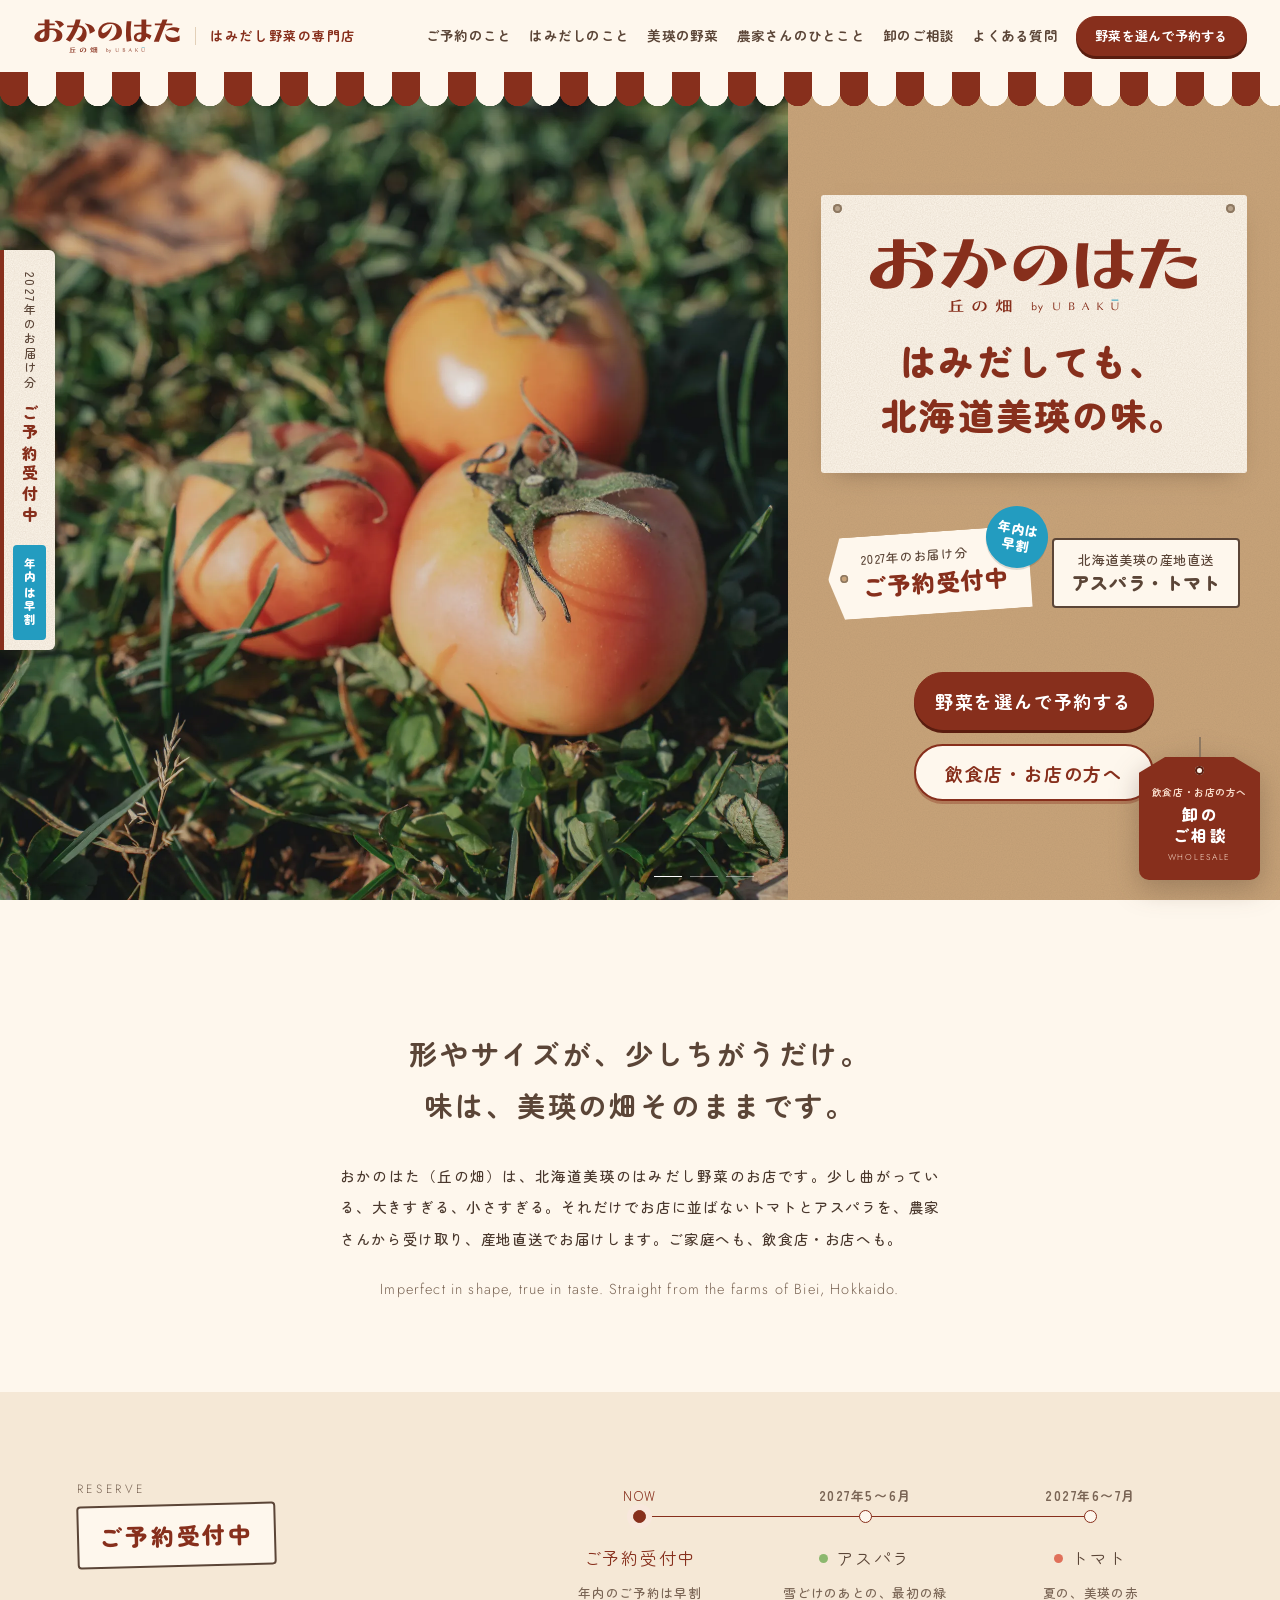
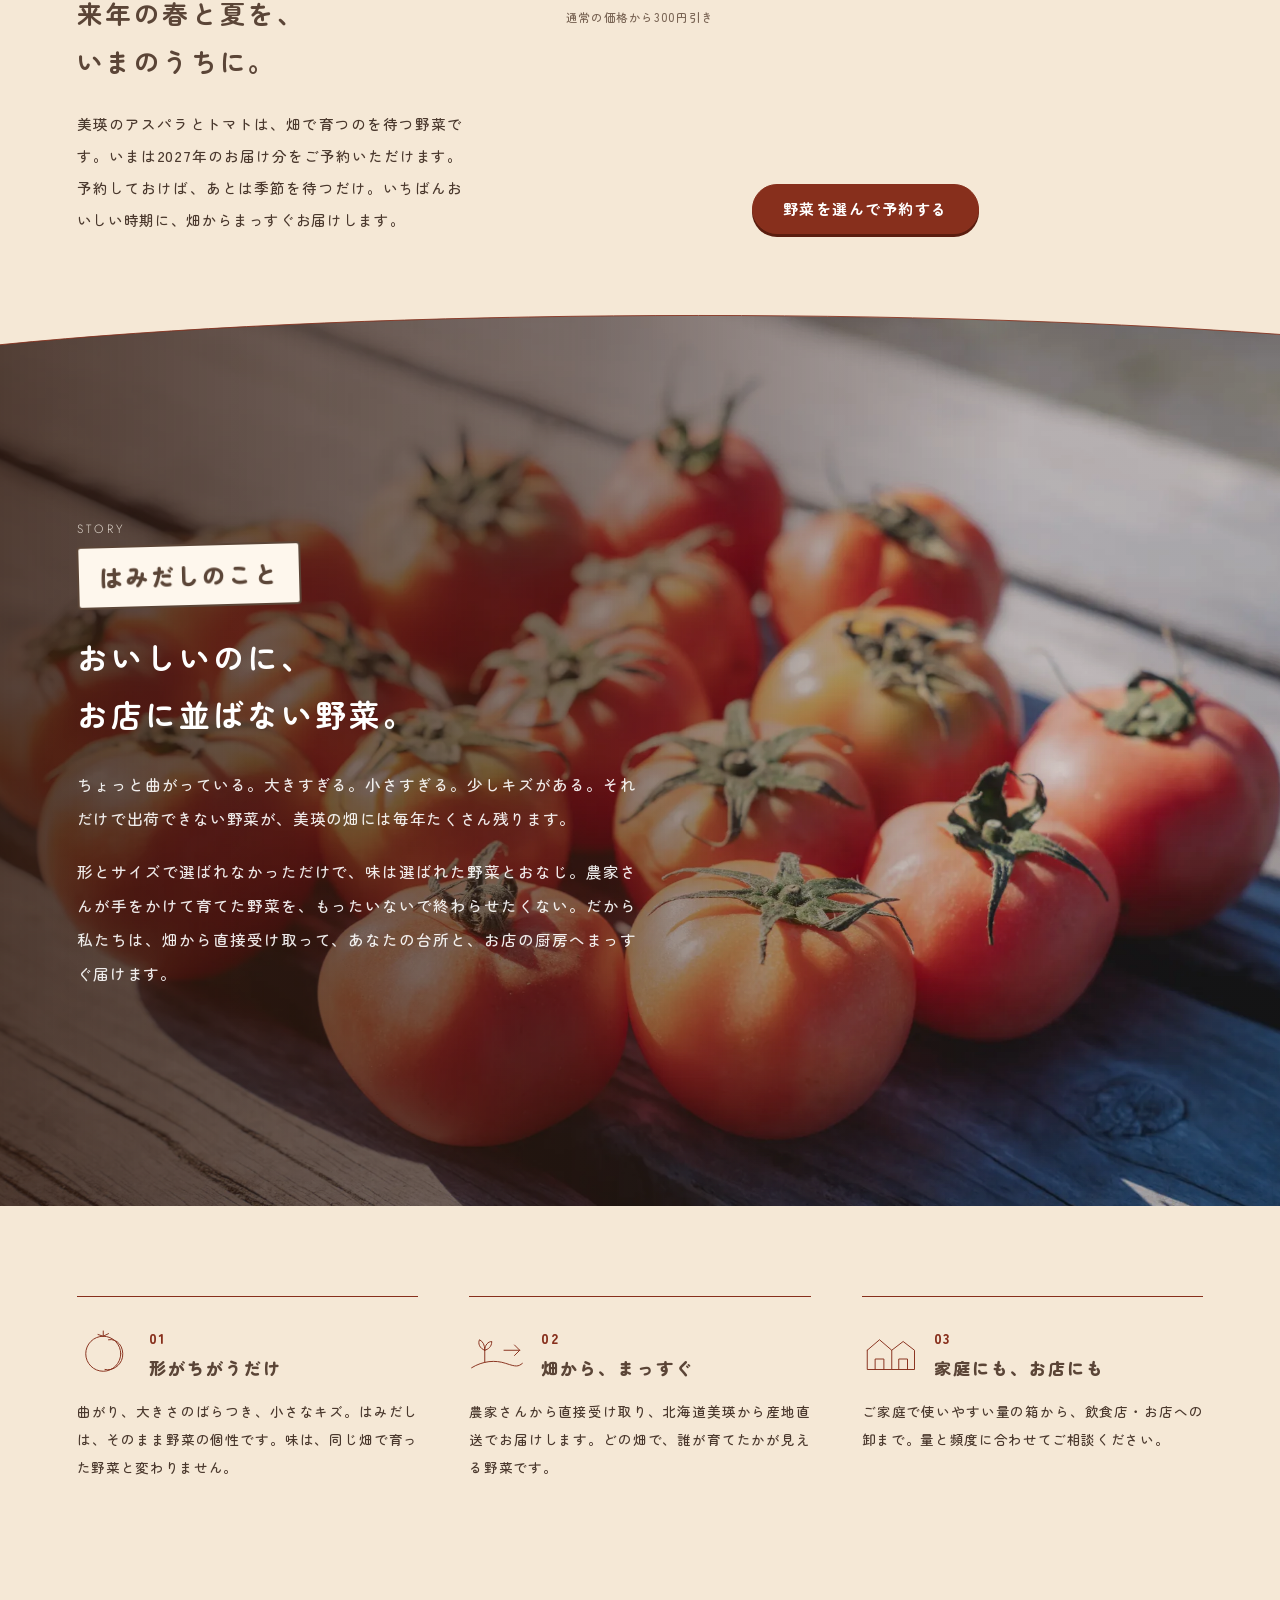
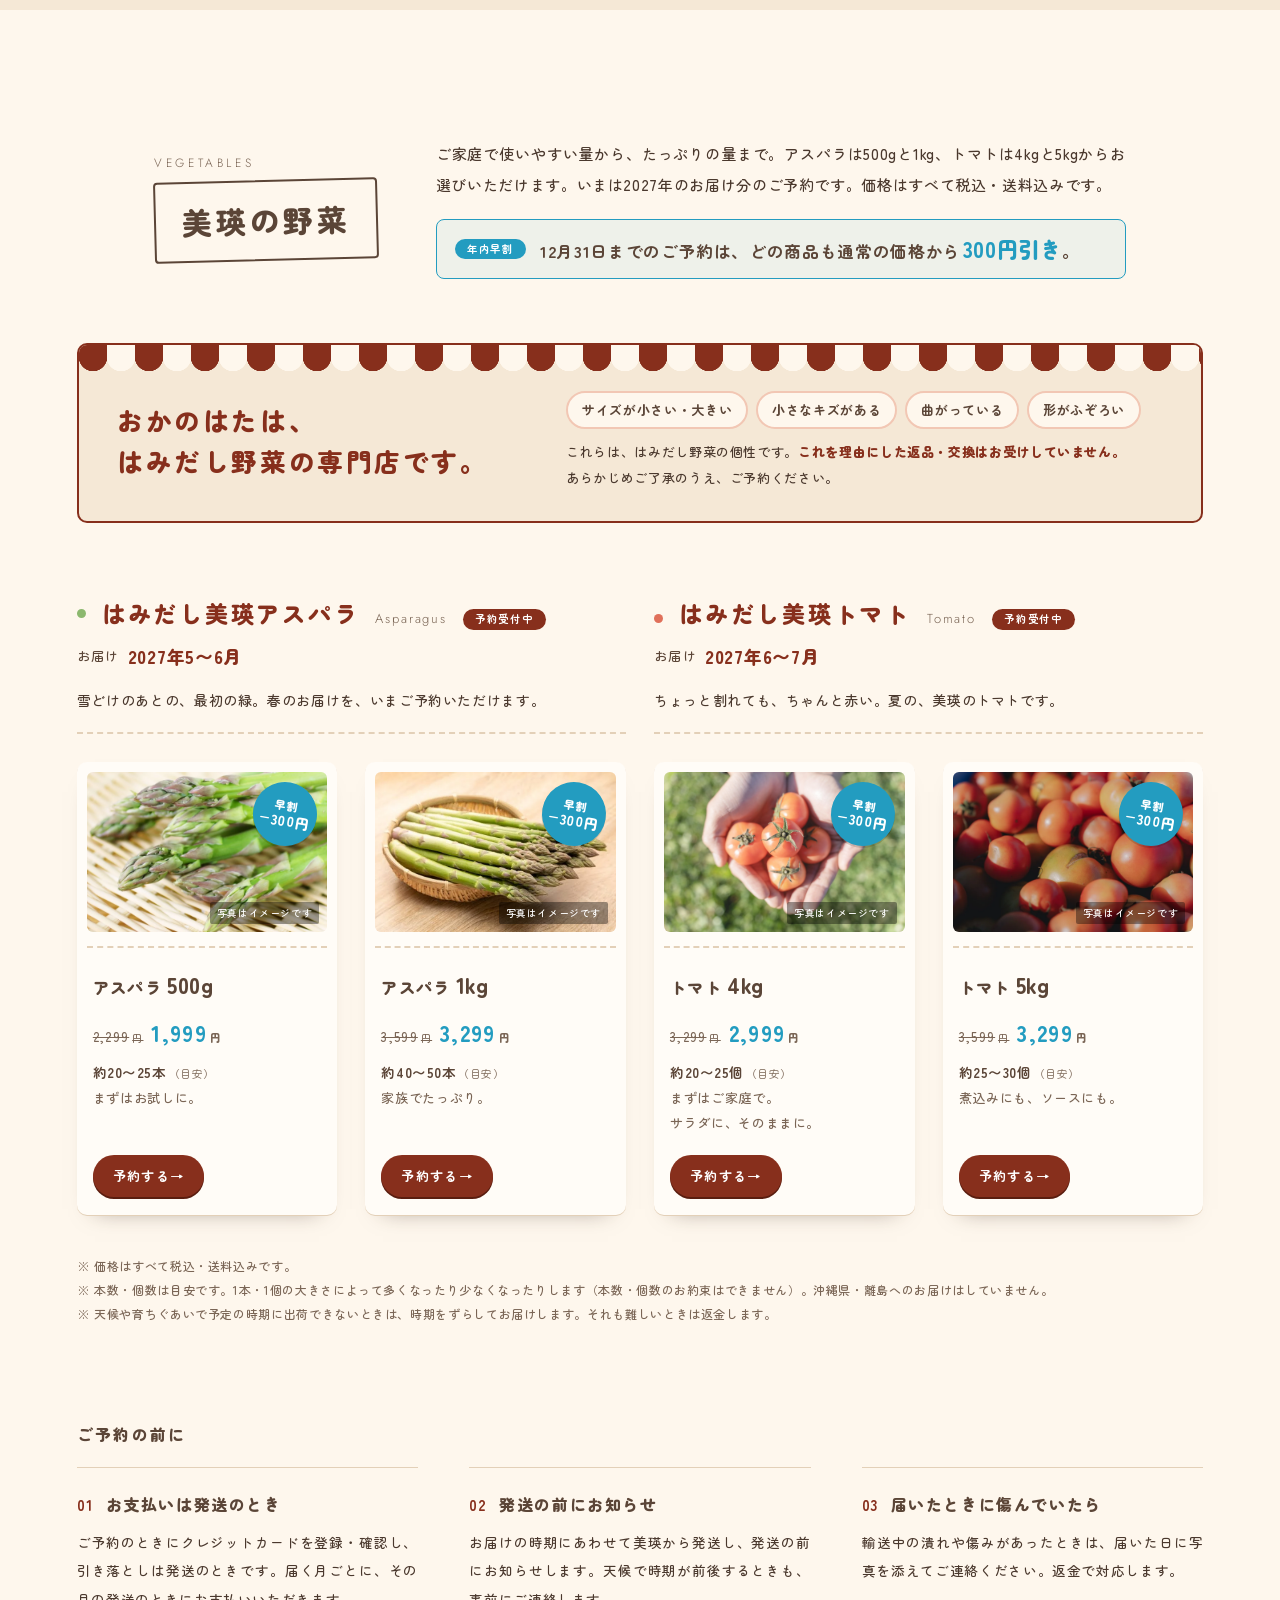
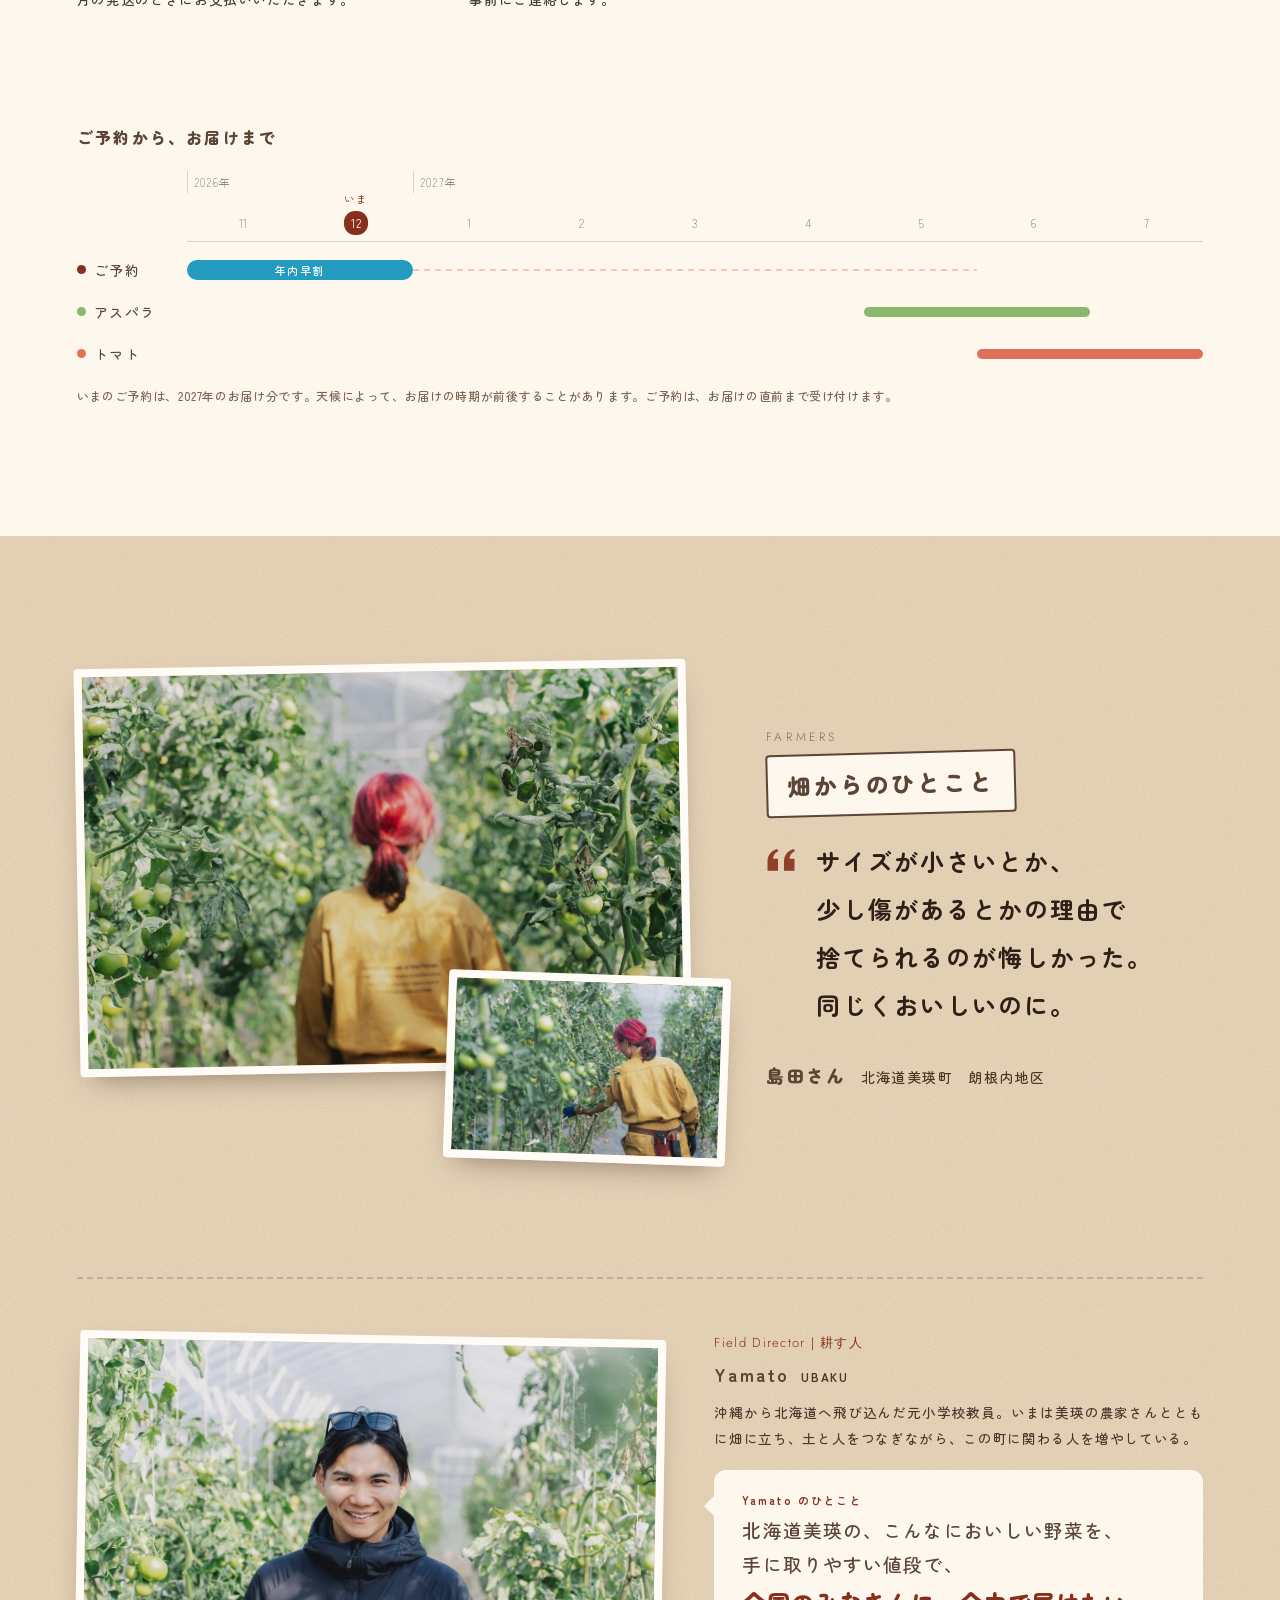
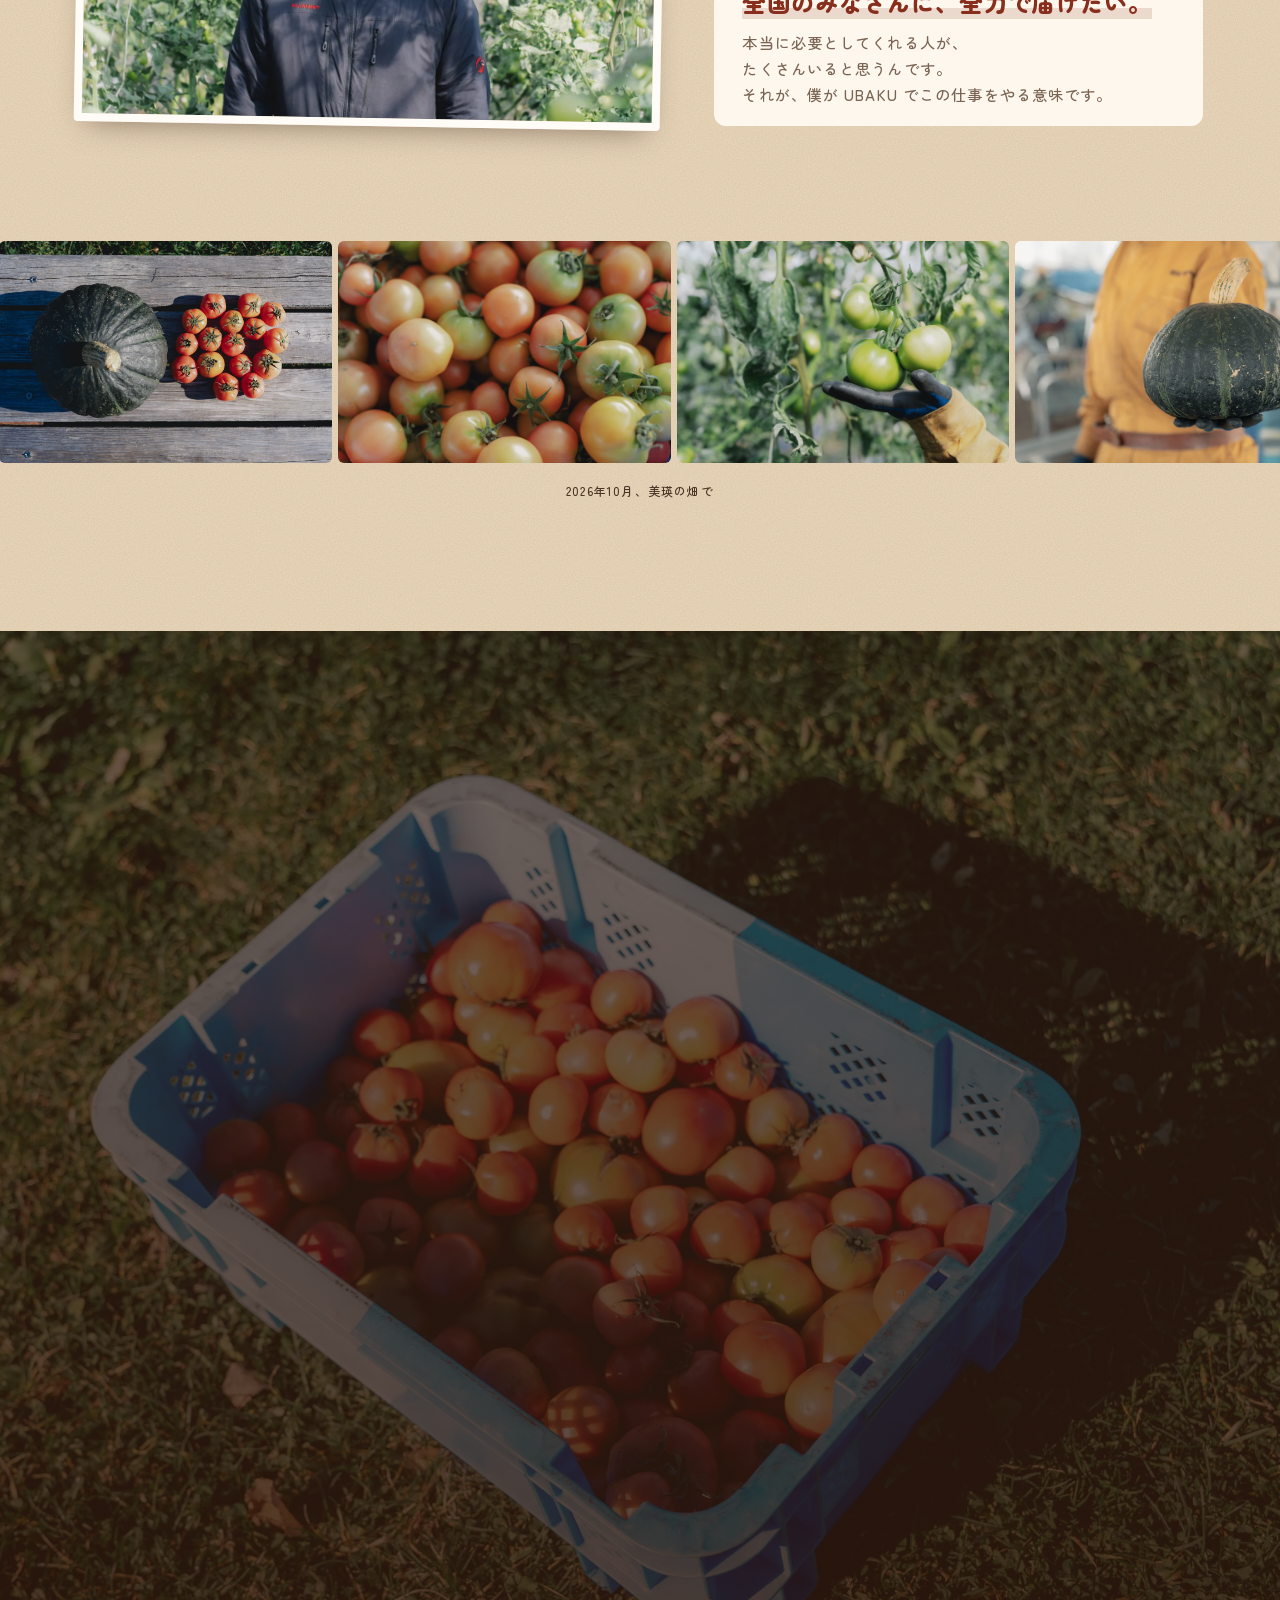
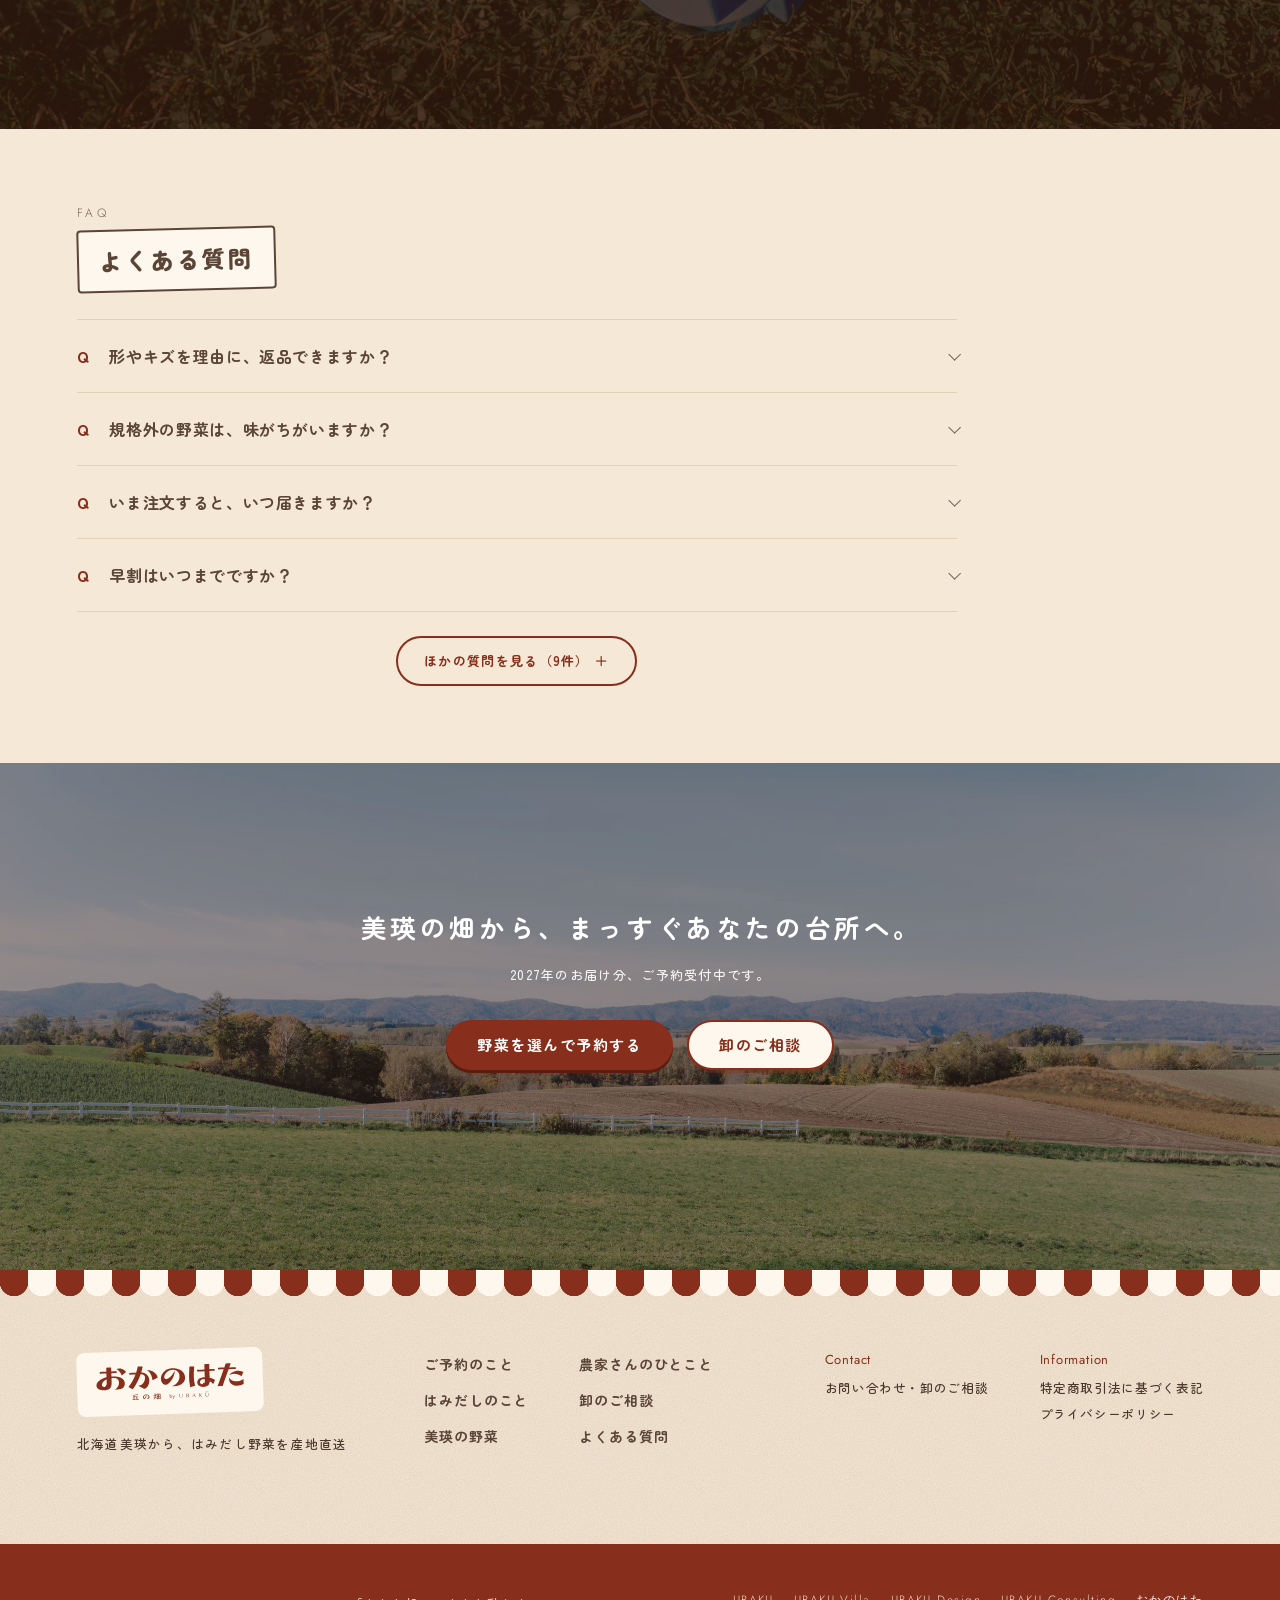
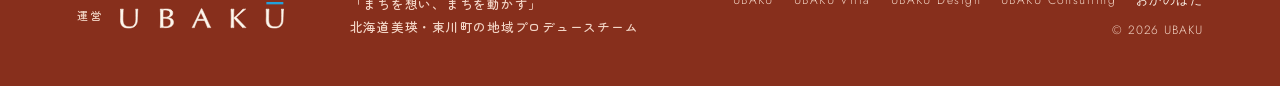
==== commit d9bdfda4: "本公開：検索に載せる（noindex を外す）。sitemap.xml・robots.txt・llms.txt・商品の構造化データ Co-Authored-By: Claude Opus 5.5 <n" ====
--- a/index.html
+++ b/index.html
@@ -5,7 +5,6 @@
 <!-- アクセス解析（GA4） -->
 <script async src="https://www.googletagmanager.com/gtag/js?id=G-V0N7RQ7QLT"></script>
 <script>window.dataLayer=window.dataLayer||[];function gtag(){dataLayer.push(arguments);}gtag('js',new Date());(function(){var p={};try{var q=location.search;if(/[?&]me=1(&|$)/.test(q))localStorage.setItem('ubaku-me','1');if(/[?&]me=0(&|$)/.test(q))localStorage.removeItem('ubaku-me');if(localStorage.getItem('ubaku-me'))p.traffic_type='internal';var r=sessionStorage.getItem('ubaku-ref');if(r){sessionStorage.removeItem('ubaku-ref');p.page_referrer=r;}}catch(e){}gtag('config','G-V0N7RQ7QLT',p);})();</script>
-<meta name="robots" content="noindex, nofollow">
 <meta name="viewport" content="width=device-width, initial-scale=1">
 <!-- おかのはた 試作 B「店先」全体（2026-11-08。_proto/_make_b_full.py で本体から作る。直すときはプログラムを直して実行）
      元：おかのはた の見本（仮公開用 ubaku-site/yasai。本番は BASE の yasai.ubaku.jp なので、このページは本番公開しない）
@@ -46,6 +45,89 @@
   "parentOrganization": {"@type": "Organization", "name": "UBAKU", "url": "https://ubaku.jp/"}
 }
 </script>
+<script type="application/ld+json">
+{
+ "@context": "https://schema.org",
+ "@graph": [
+  {
+   "@type": "Product",
+   "name": "はみだし美瑛アスパラ 500g",
+   "image": "https://okanohata.jp/img/asparagus-500g.webp",
+   "brand": {
+    "@type": "Brand",
+    "name": "おかのはた"
+   },
+   "description": "北海道美瑛のはみだし野菜。お届け 2027年5〜6月。約20〜25本（目安）。税込・送料込み・常温発送。",
+   "offers": {
+    "@type": "Offer",
+    "url": "https://okanohata.base.shop/items/166038685",
+    "price": "1999",
+    "priceCurrency": "JPY",
+    "priceValidUntil": "2026-12-31",
+    "availability": "https://schema.org/PreOrder",
+    "itemCondition": "https://schema.org/NewCondition"
+   }
+  },
+  {
+   "@type": "Product",
+   "name": "はみだし美瑛アスパラ 1kg",
+   "image": "https://okanohata.jp/img/asparagus-1kg.webp",
+   "brand": {
+    "@type": "Brand",
+    "name": "おかのはた"
+   },
+   "description": "北海道美瑛のはみだし野菜。お届け 2027年5〜6月。約40〜50本（目安）。税込・送料込み・常温発送。",
+   "offers": {
+    "@type": "Offer",
+    "url": "https://okanohata.base.shop/items/166029906",
+    "price": "3299",
+    "priceCurrency": "JPY",
+    "priceValidUntil": "2026-12-31",
+    "availability": "https://schema.org/PreOrder",
+    "itemCondition": "https://schema.org/NewCondition"
+   }
+  },
+  {
+   "@type": "Product",
+   "name": "はみだし美瑛トマト 4kg",
+   "image": "https://okanohata.jp/img/tomato-4kg.webp",
+   "brand": {
+    "@type": "Brand",
+    "name": "おかのはた"
+   },
+   "description": "北海道美瑛のはみだし野菜。お届け 2027年6〜7月。約20〜25個（目安）。税込・送料込み・常温発送。",
+   "offers": {
+    "@type": "Offer",
+    "url": "https://okanohata.base.shop/items/166029579",
+    "price": "2999",
+    "priceCurrency": "JPY",
+    "priceValidUntil": "2026-12-31",
+    "availability": "https://schema.org/PreOrder",
+    "itemCondition": "https://schema.org/NewCondition"
+   }
+  },
+  {
+   "@type": "Product",
+   "name": "はみだし美瑛トマト 5kg",
+   "image": "https://okanohata.jp/img/tomato-6kg.webp",
+   "brand": {
+    "@type": "Brand",
+    "name": "おかのはた"
+   },
+   "description": "北海道美瑛のはみだし野菜。お届け 2027年6〜7月。約25〜30個（目安）。税込・送料込み・常温発送。",
+   "offers": {
+    "@type": "Offer",
+    "url": "https://okanohata.base.shop/items/166029676",
+    "price": "3299",
+    "priceCurrency": "JPY",
+    "priceValidUntil": "2026-12-31",
+    "availability": "https://schema.org/PreOrder",
+    "itemCondition": "https://schema.org/NewCondition"
+   }
+  }
+ ]
+}
+</script>
 <!-- アイコン：仮に案2（「お」・赤土の地） -->
 <link rel="icon" href="favicon.svg" type="image/svg+xml">
 <link rel="icon" href="favicon-32.png" sizes="32x32" type="image/png">
--- a/okanohata.css
+++ b/okanohata.css
@@ -710,3 +710,7 @@
 /* C41（2026-11-21）：商品カードの目安の本数・個数。短い説明の上に1行。（目安）は小さく */
 .item-count{display:block;font-weight:700;color:var(--ink);font-size:13.5px;letter-spacing:.04em;white-space:nowrap}
 .item-count small{font-weight:400;font-size:11px;color:var(--sub);margin-left:2px}
+
+/* C43（2026-11-22 mashuさん「フッターのロゴが（白い札の）真ん中じゃない」）：PC では札が列の幅いっぱいに伸び、ロゴが左に寄っていた。
+   札の幅をロゴに合わせ（fit-content）、ロゴを札の真ん中に置く。スマホも同じ指定で変わらない */
+.footer-home .brand{width:fit-content;justify-content:center}
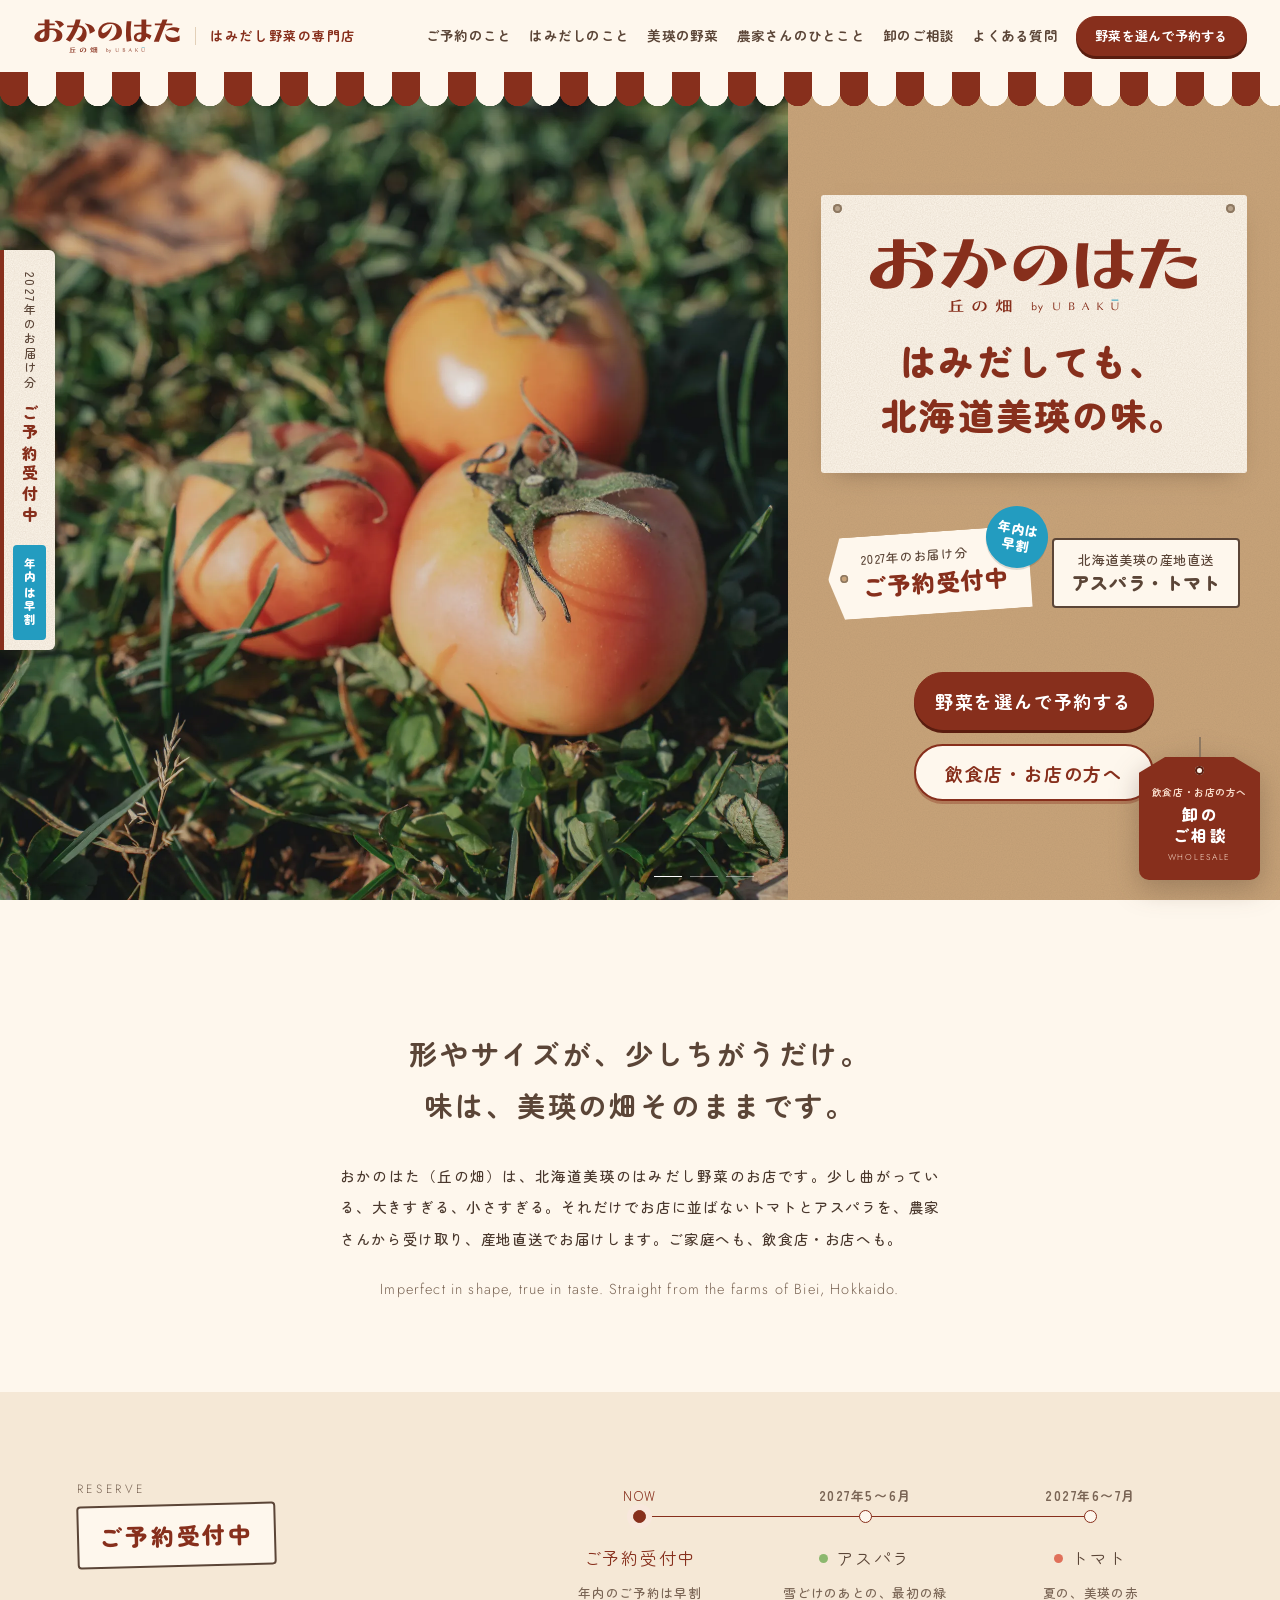
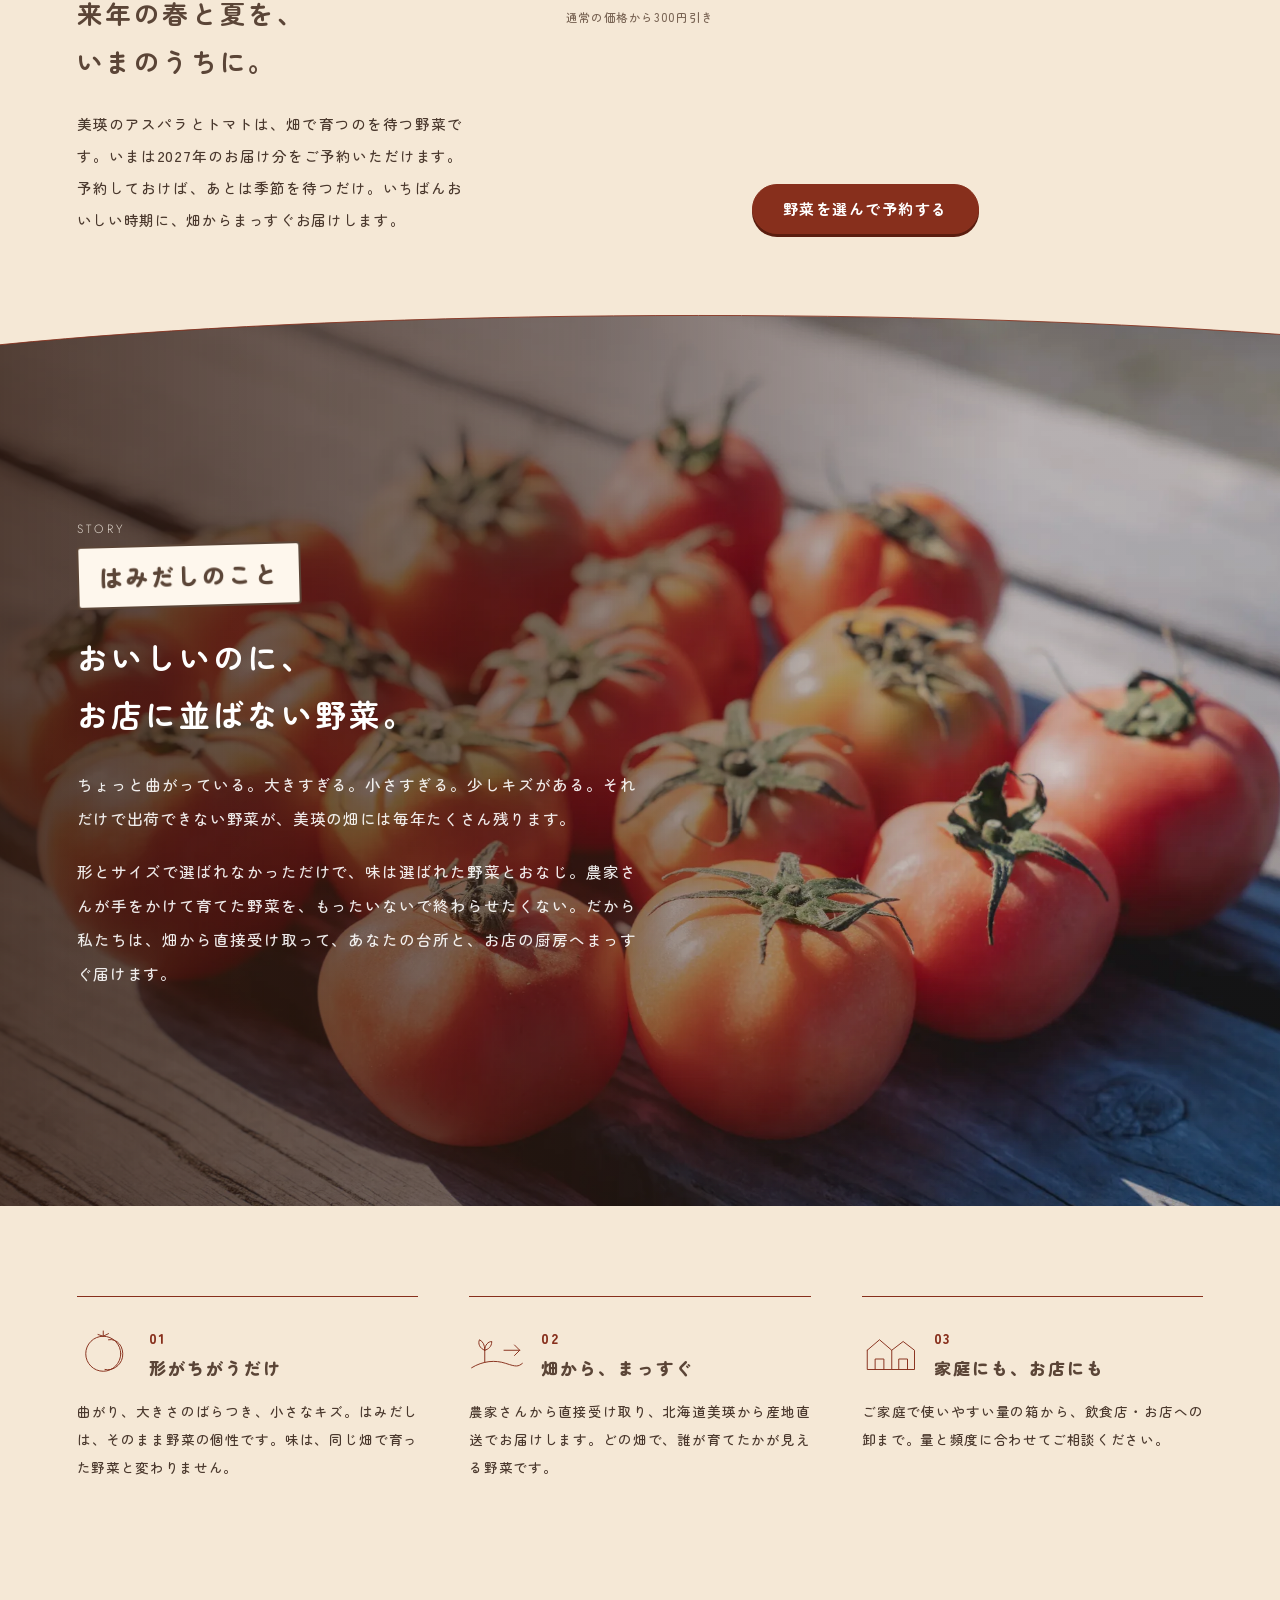
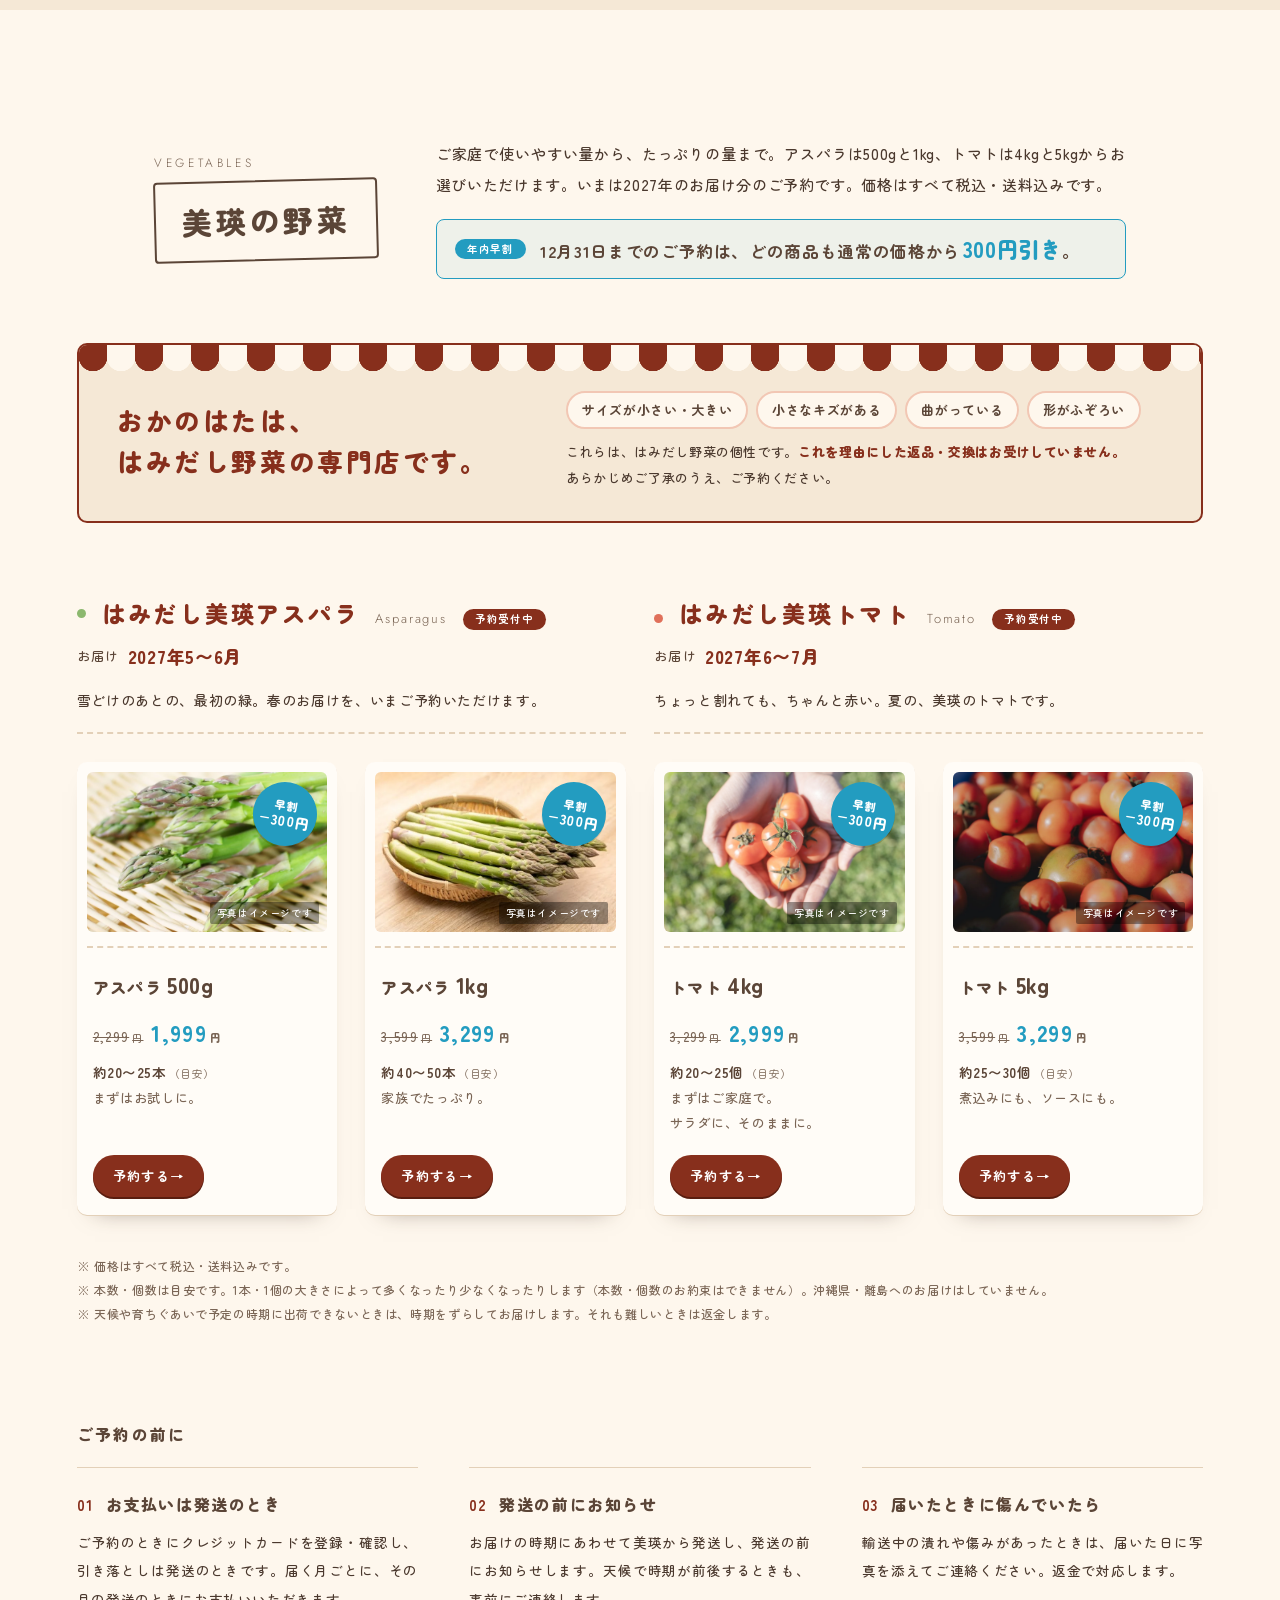
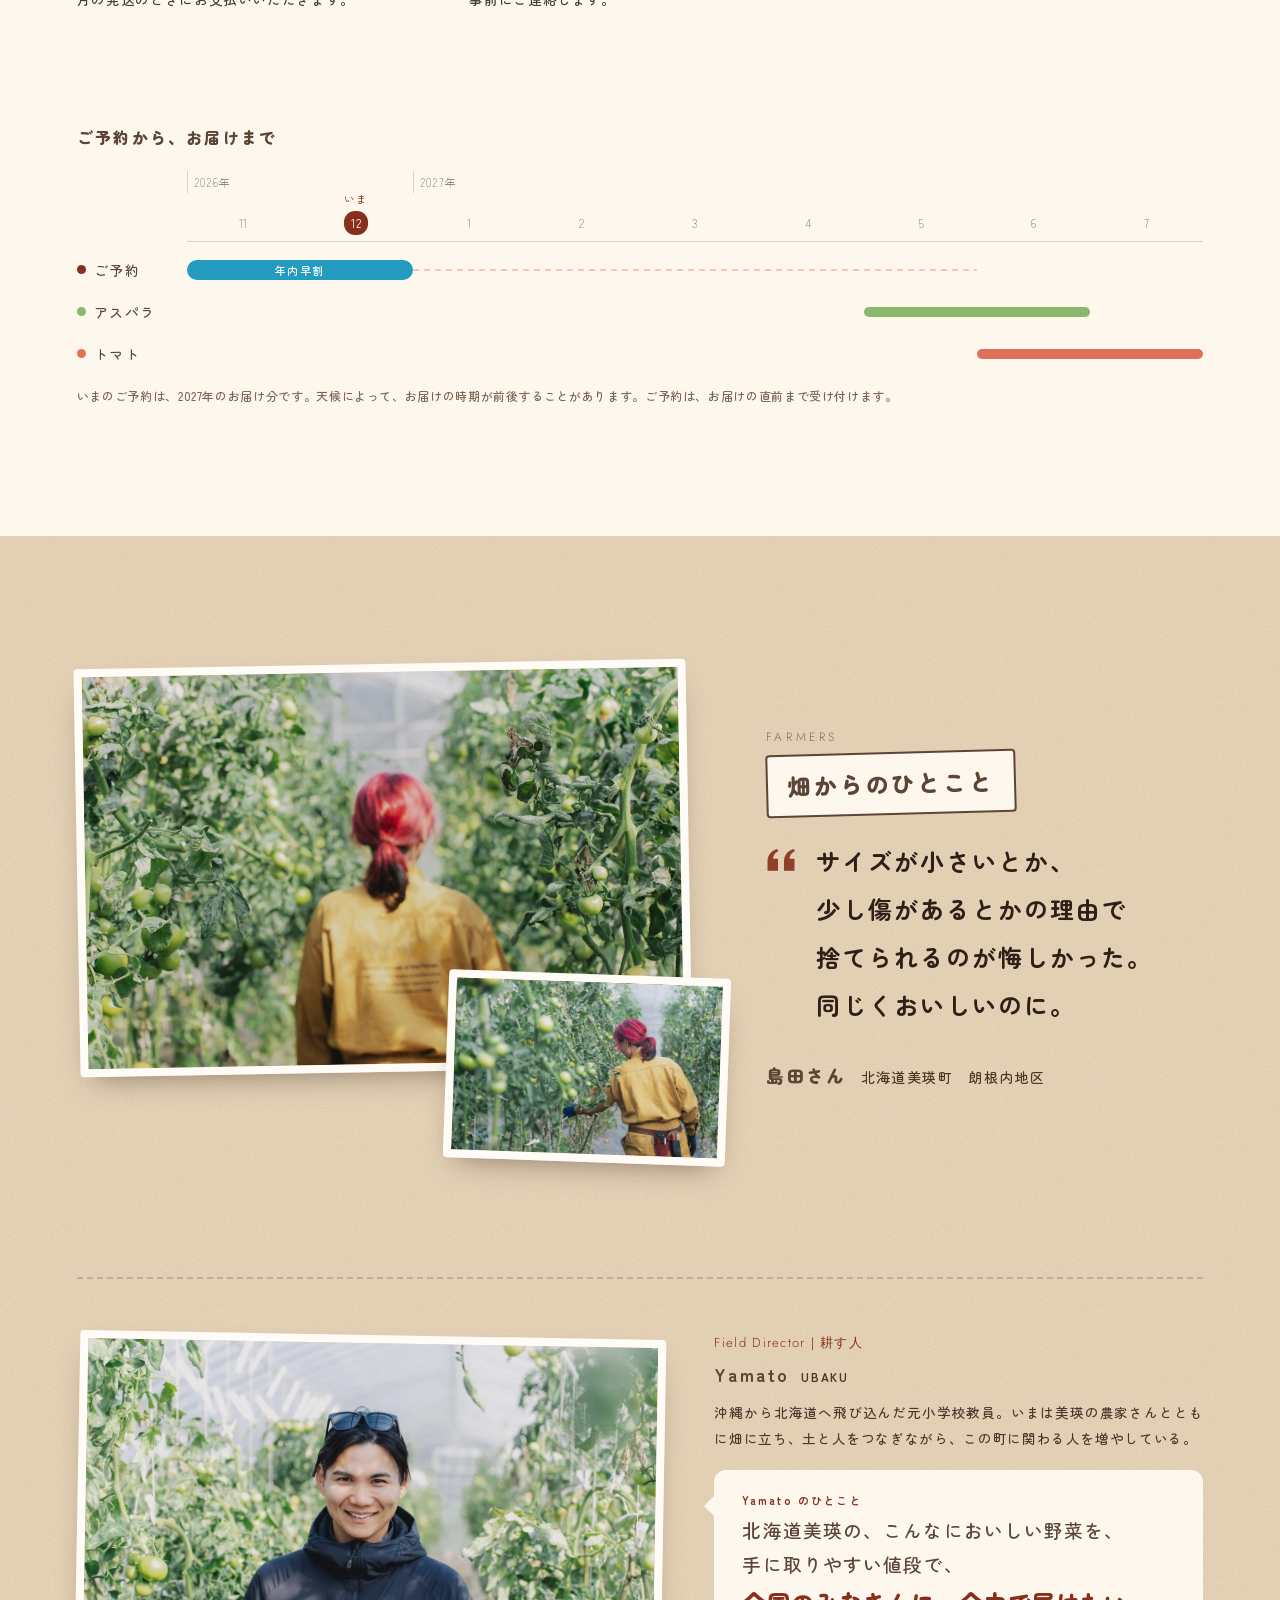
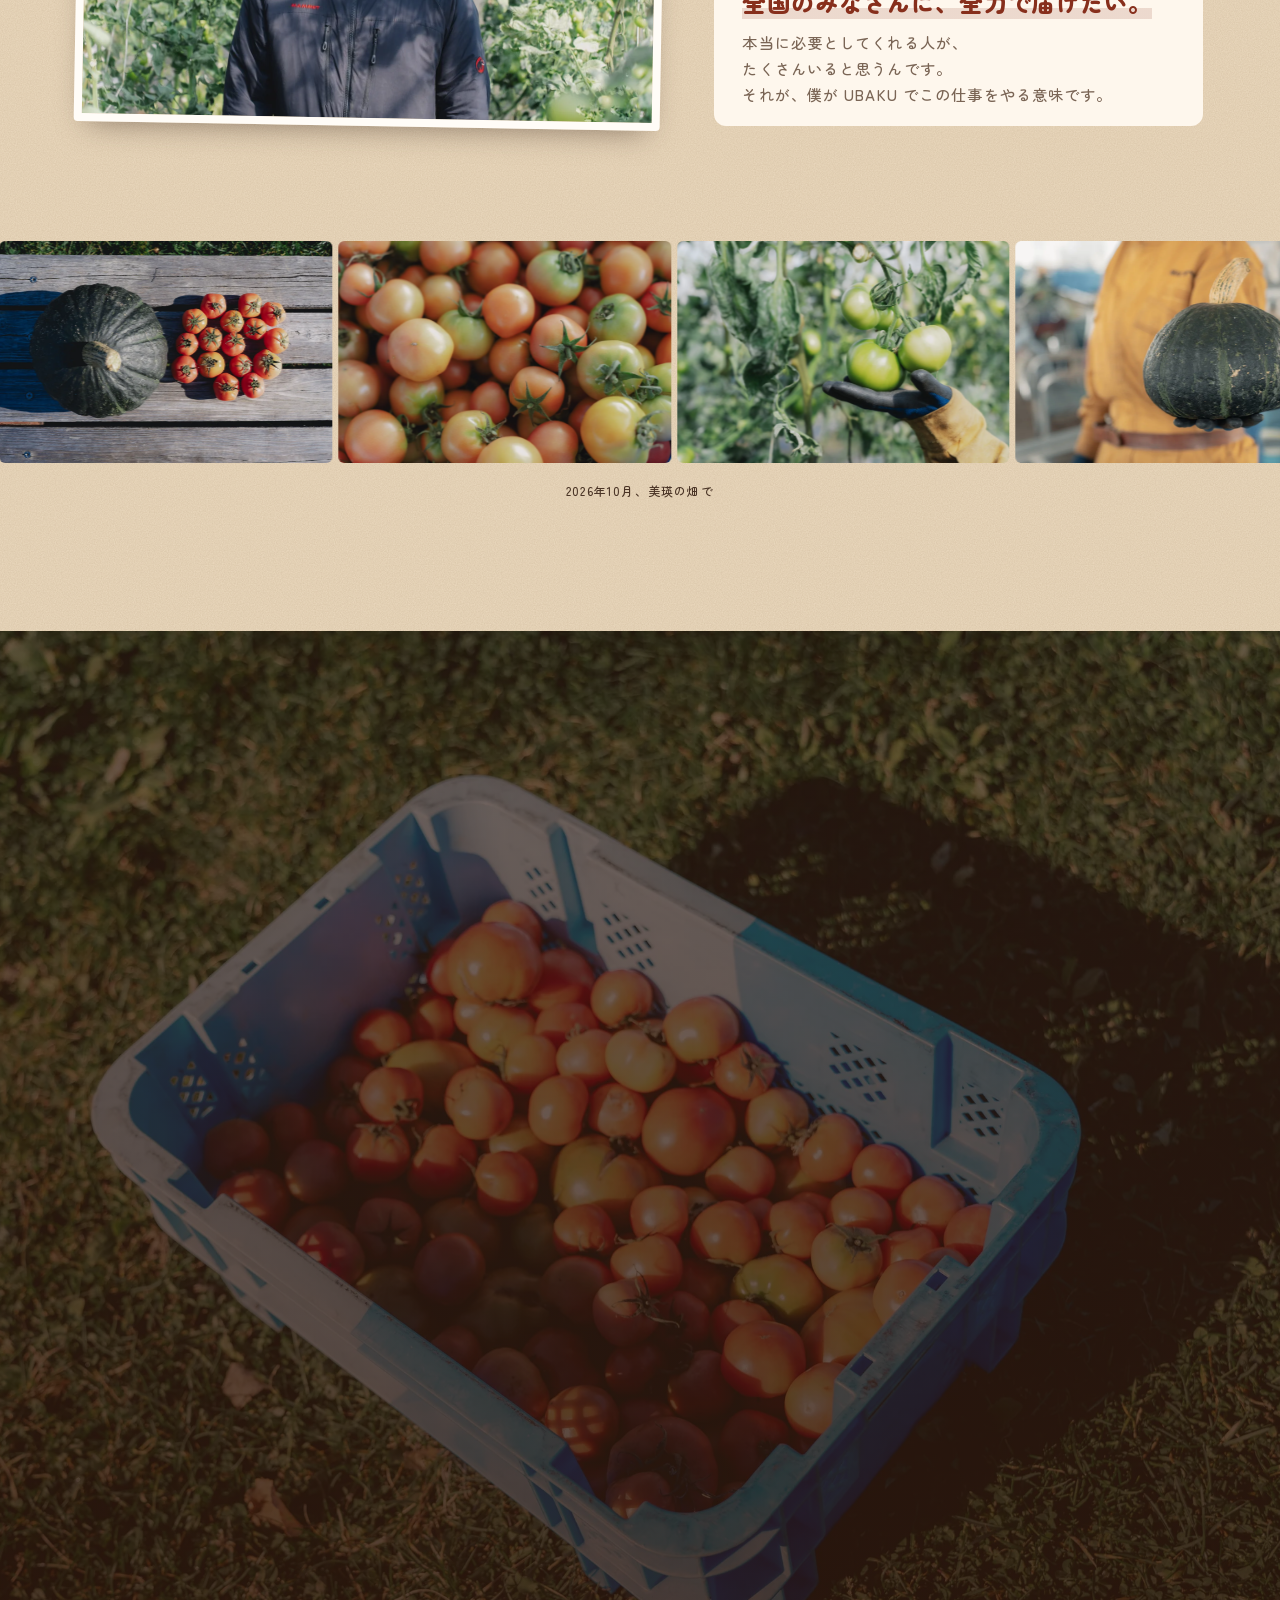
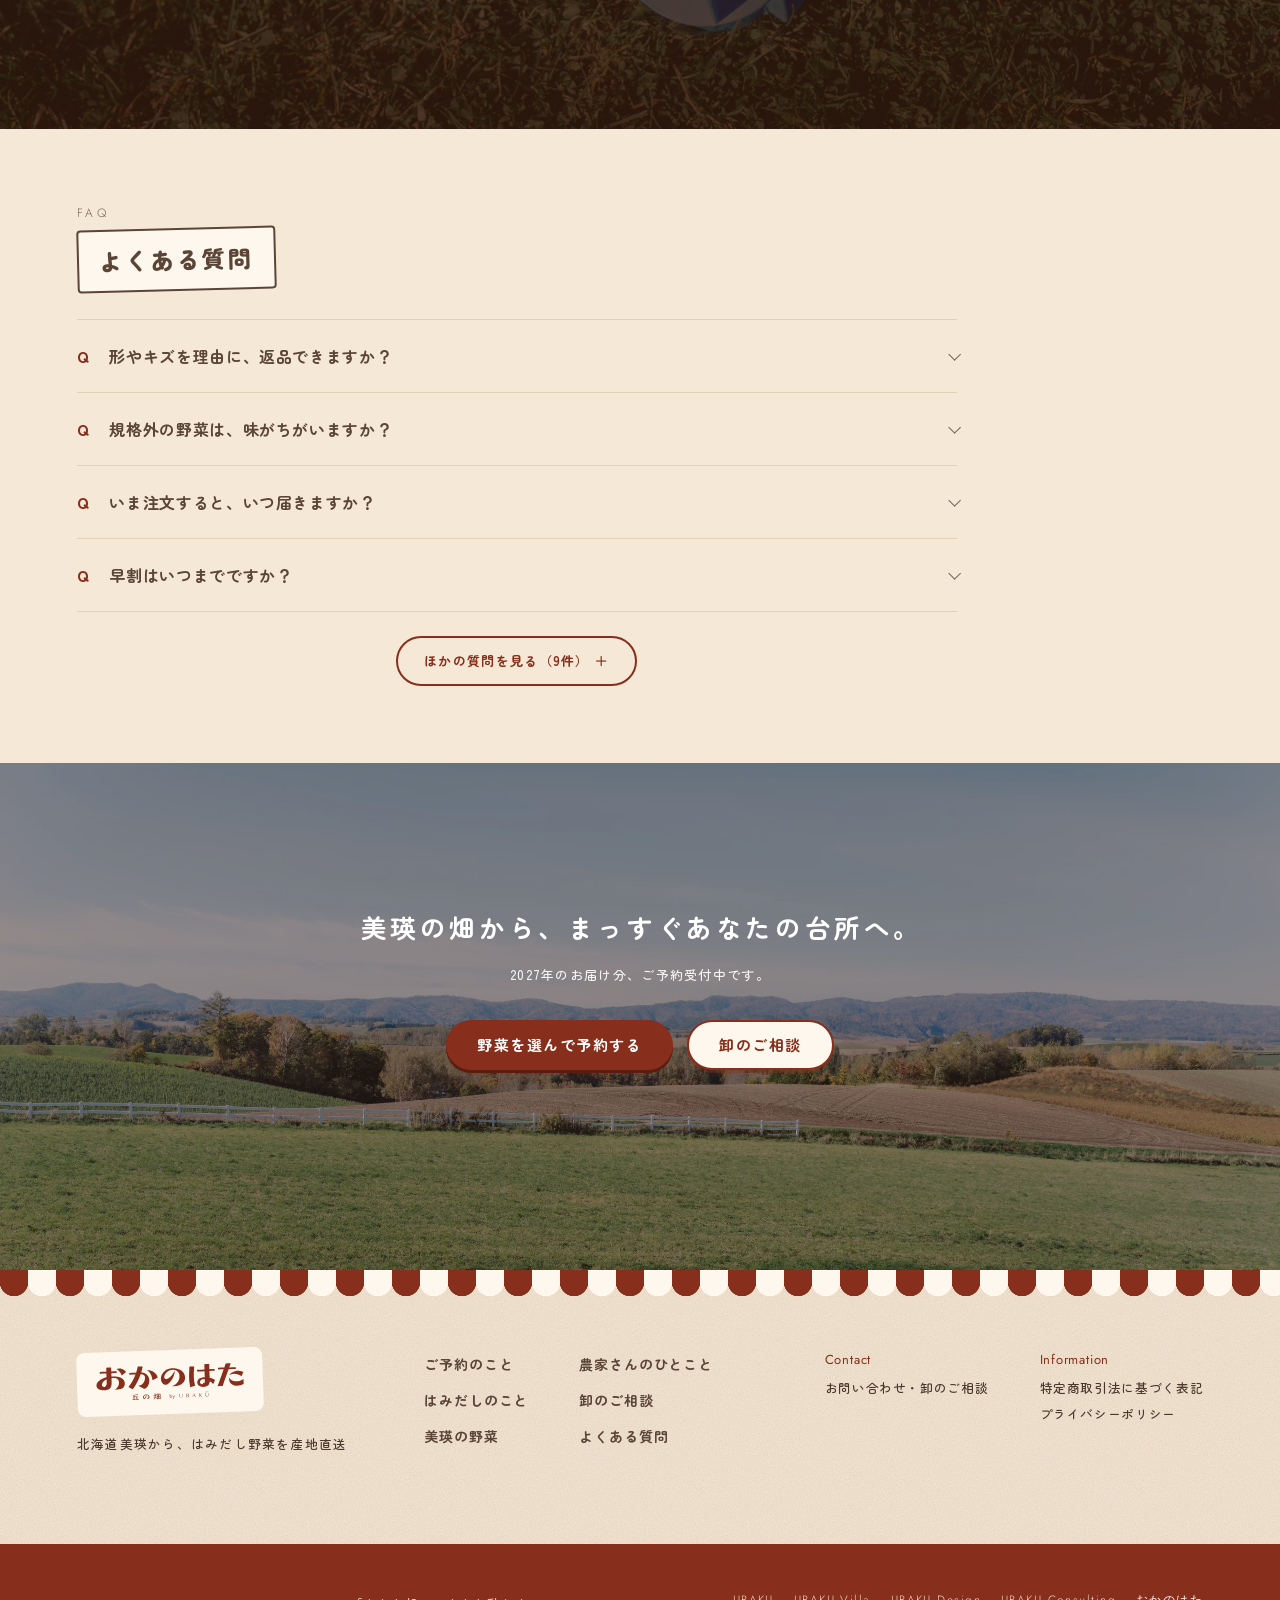
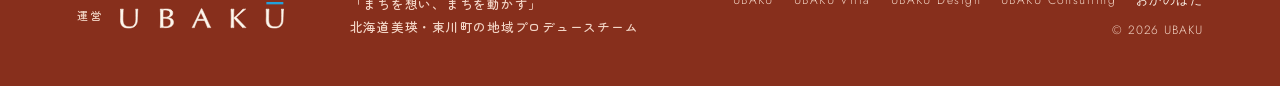
==== commit 3998a20b: "Google 検索用に 192px のアイコンを足す Co-Authored-By: Claude Opus 5.5 <noreply@anthropic.com>" ====
--- a/index.html
+++ b/index.html
@@ -130,6 +130,7 @@
 </script>
 <!-- アイコン：仮に案2（「お」・赤土の地） -->
 <link rel="icon" href="favicon.svg" type="image/svg+xml">
+<link rel="icon" href="icon-192.png" sizes="192x192" type="image/png">
 <link rel="icon" href="favicon-32.png" sizes="32x32" type="image/png">
 <link rel="apple-touch-icon" href="apple-touch-icon.png">
 <link rel="preconnect" href="https://fonts.googleapis.com">
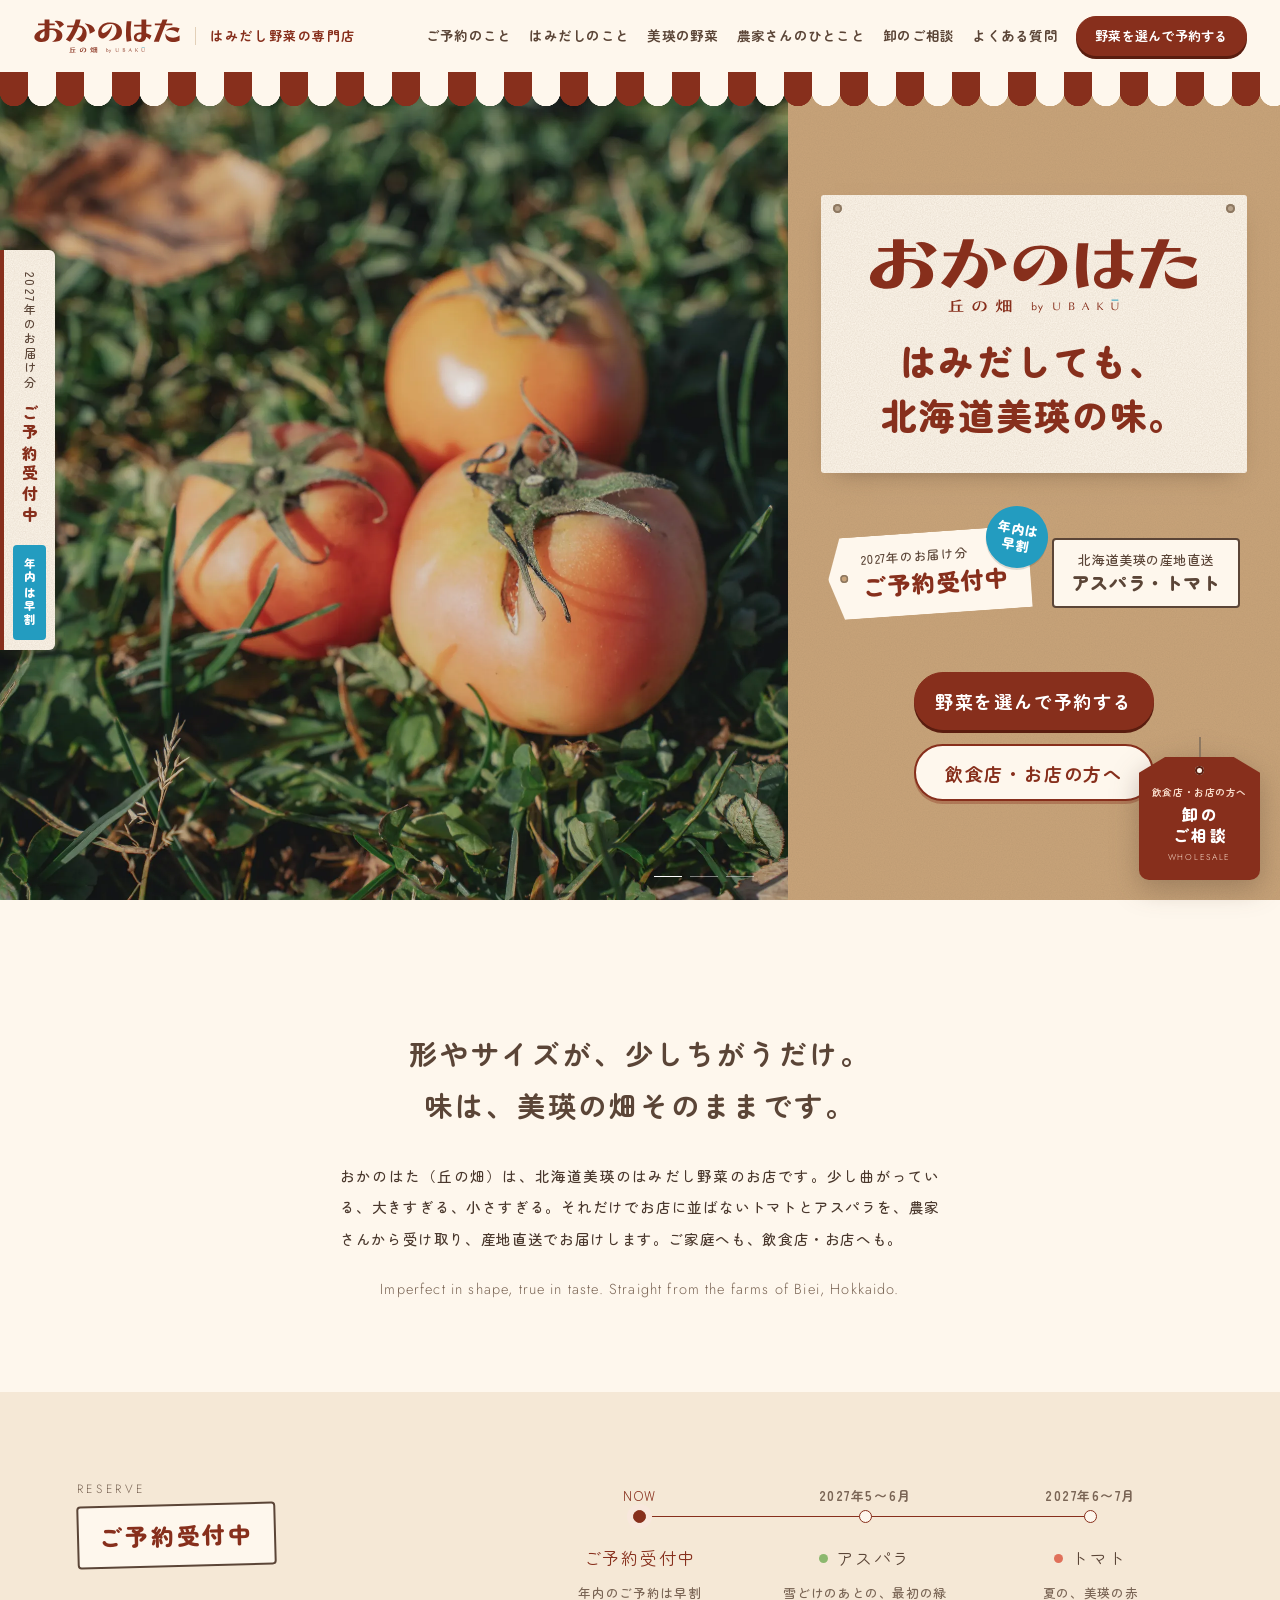
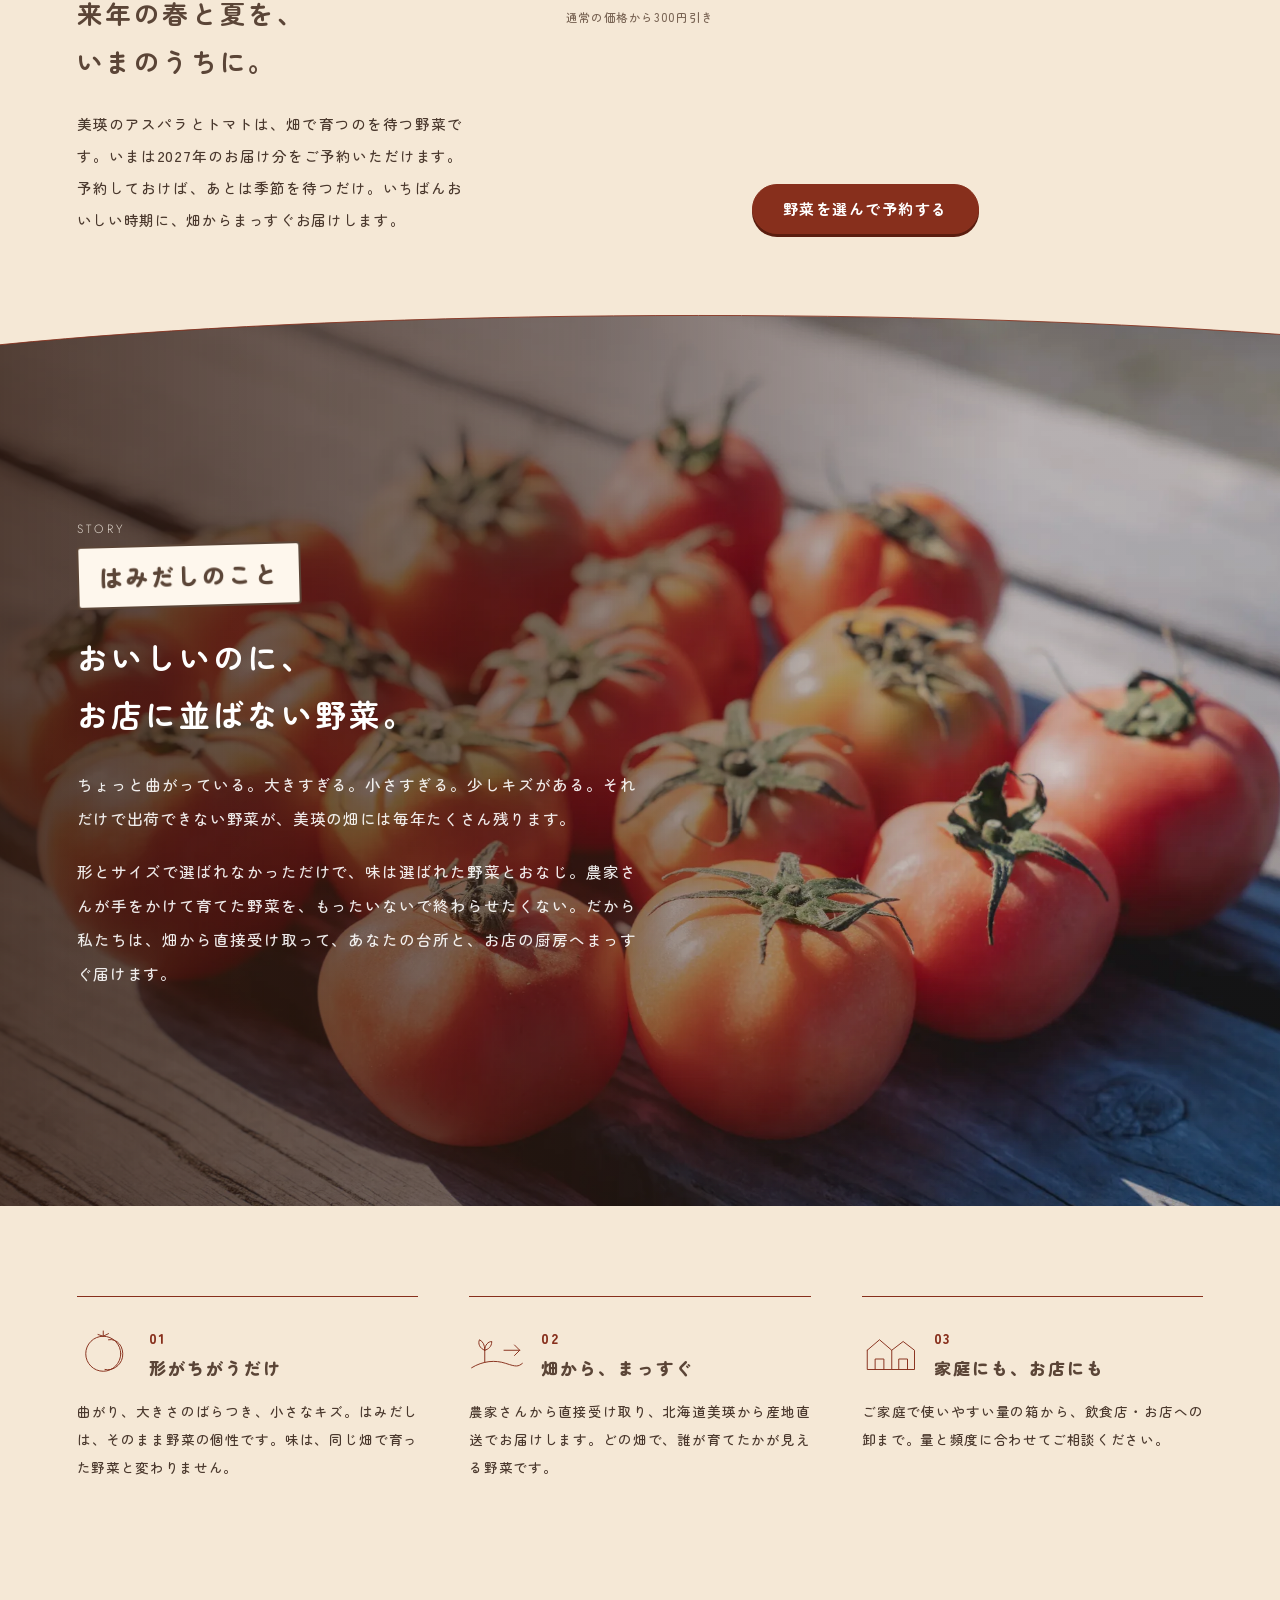
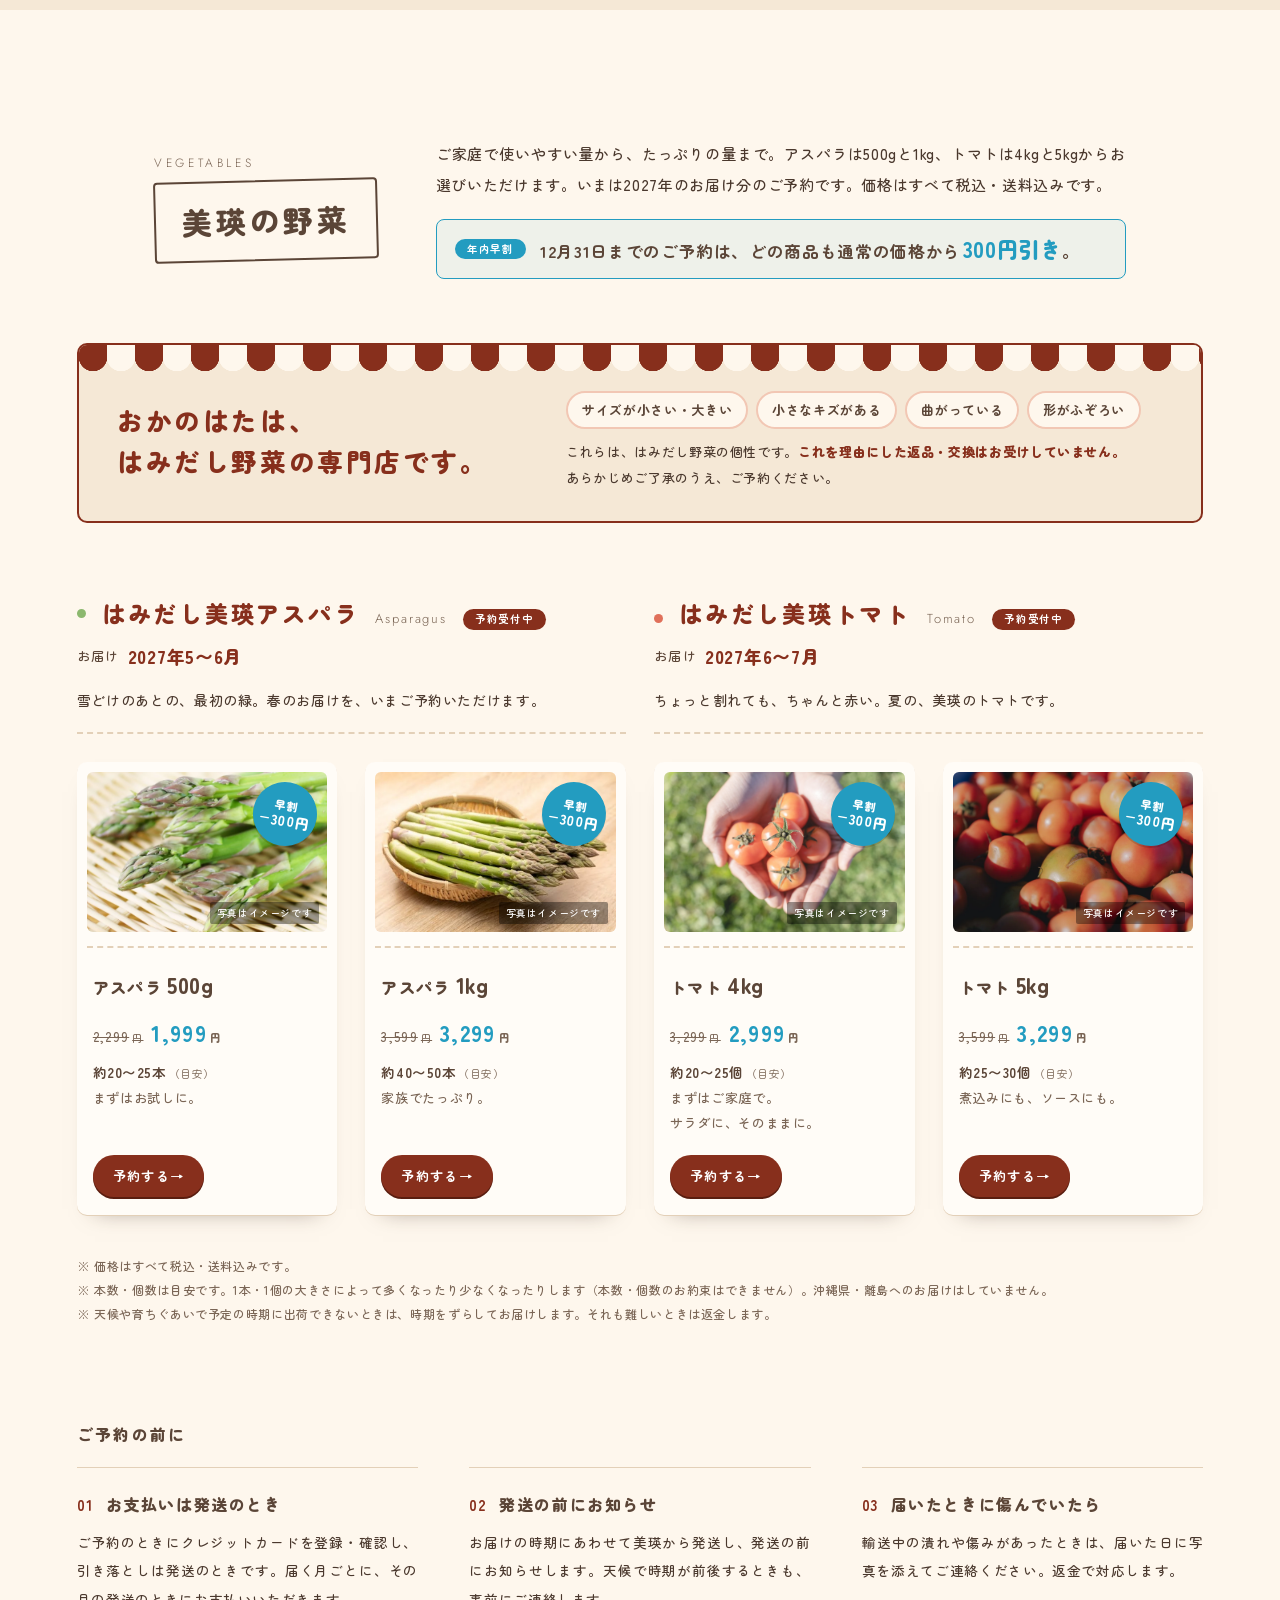
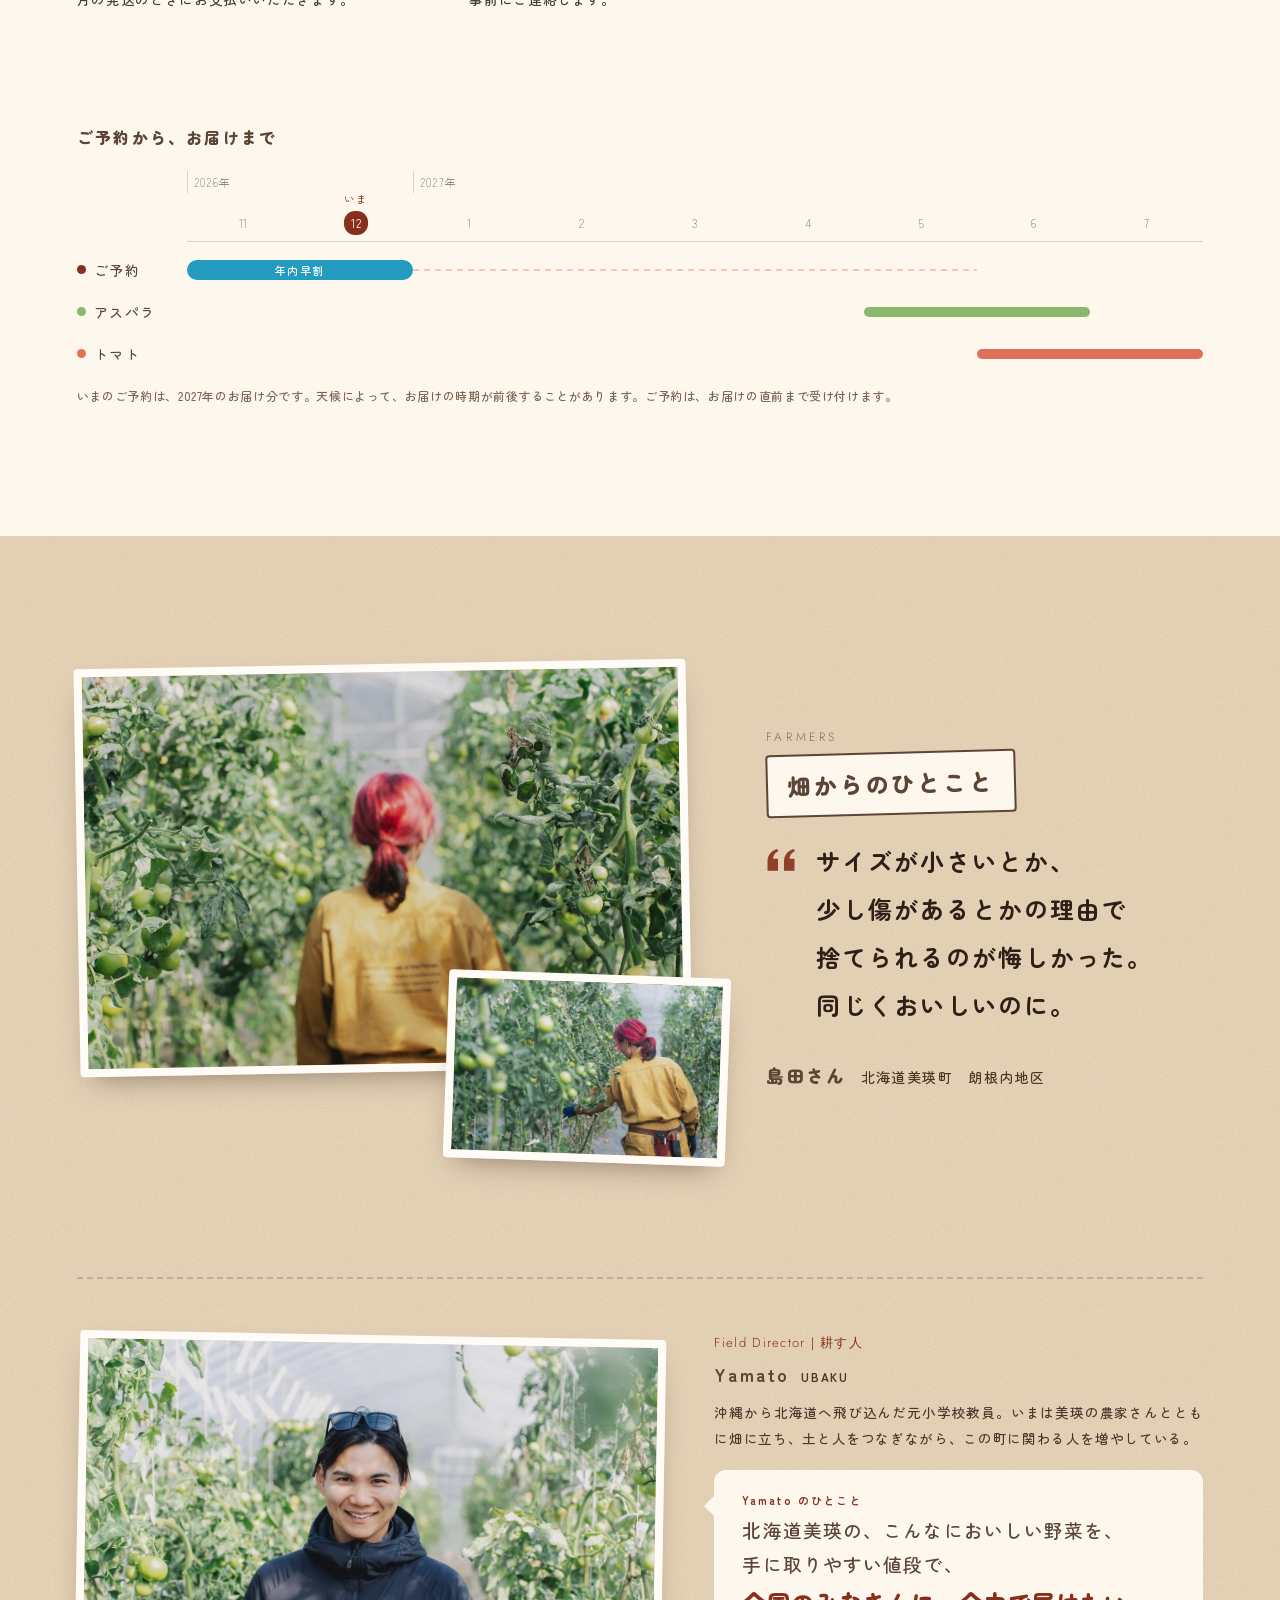
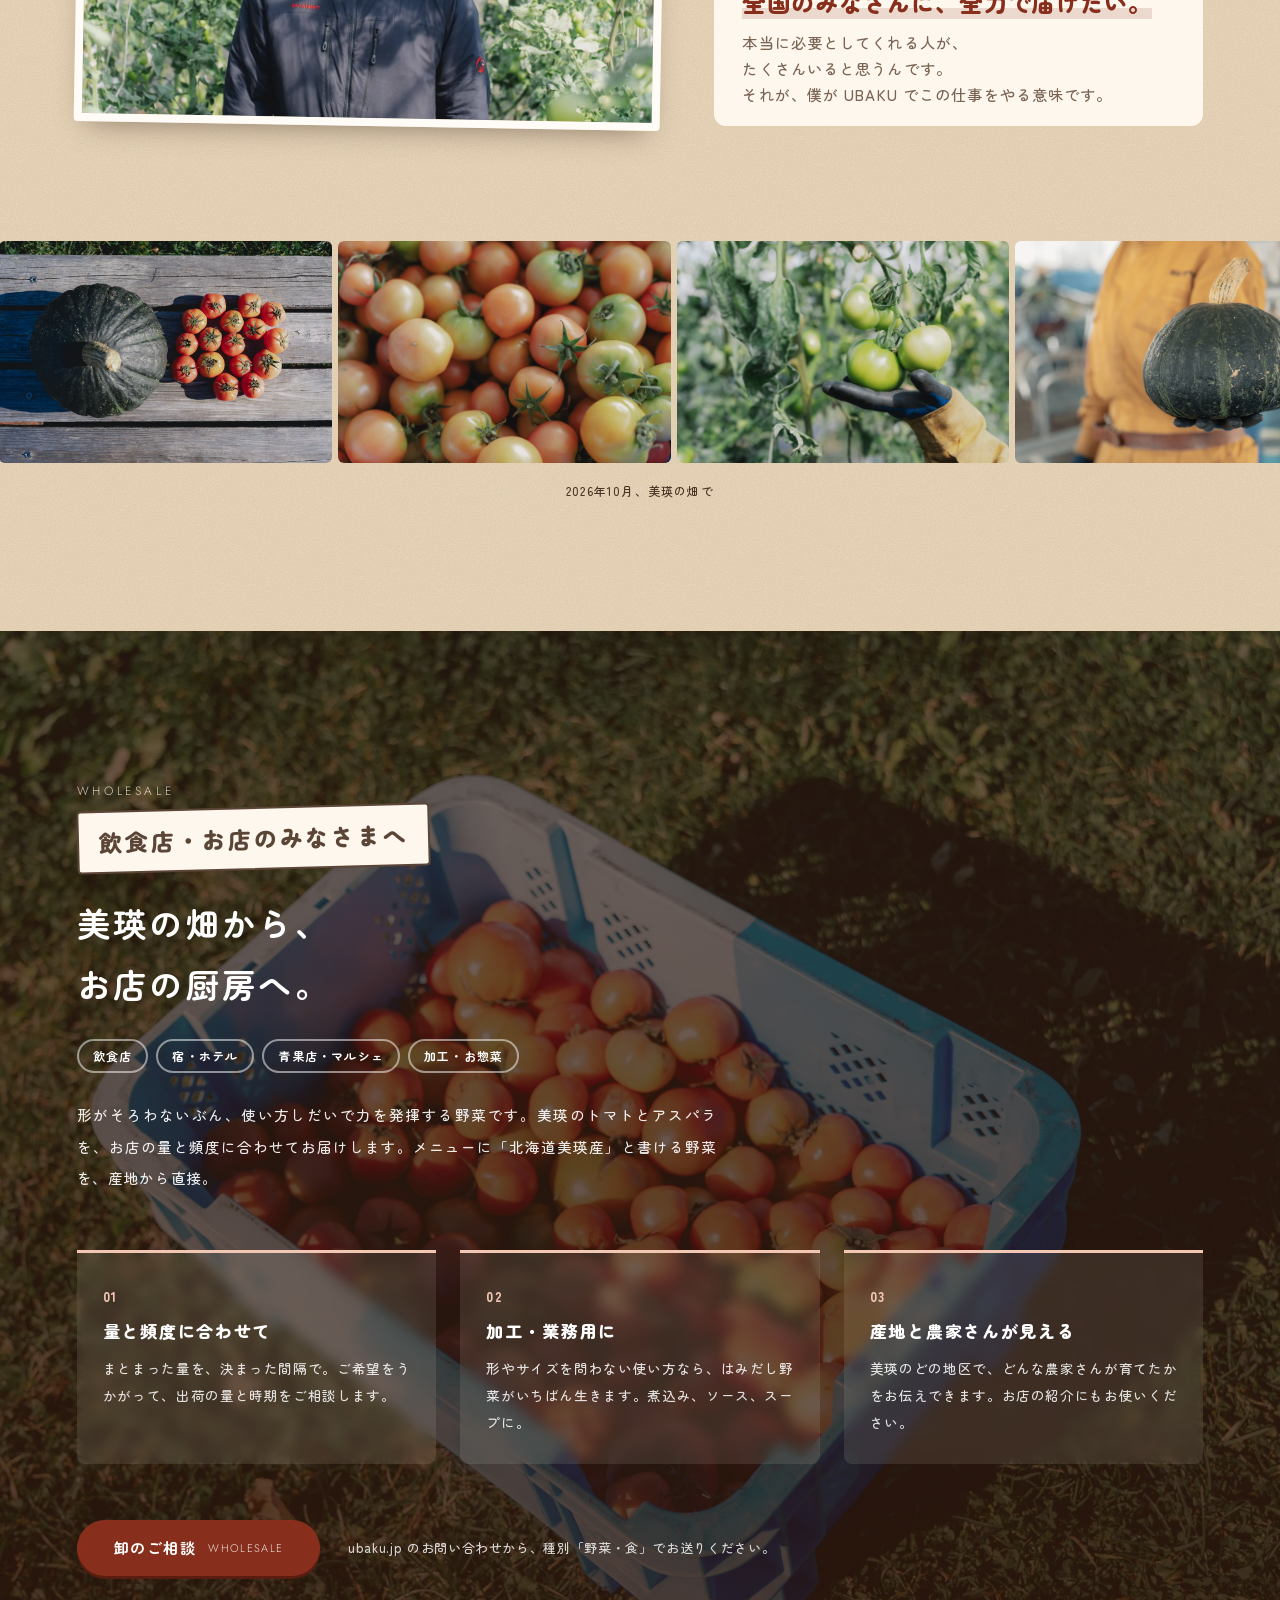
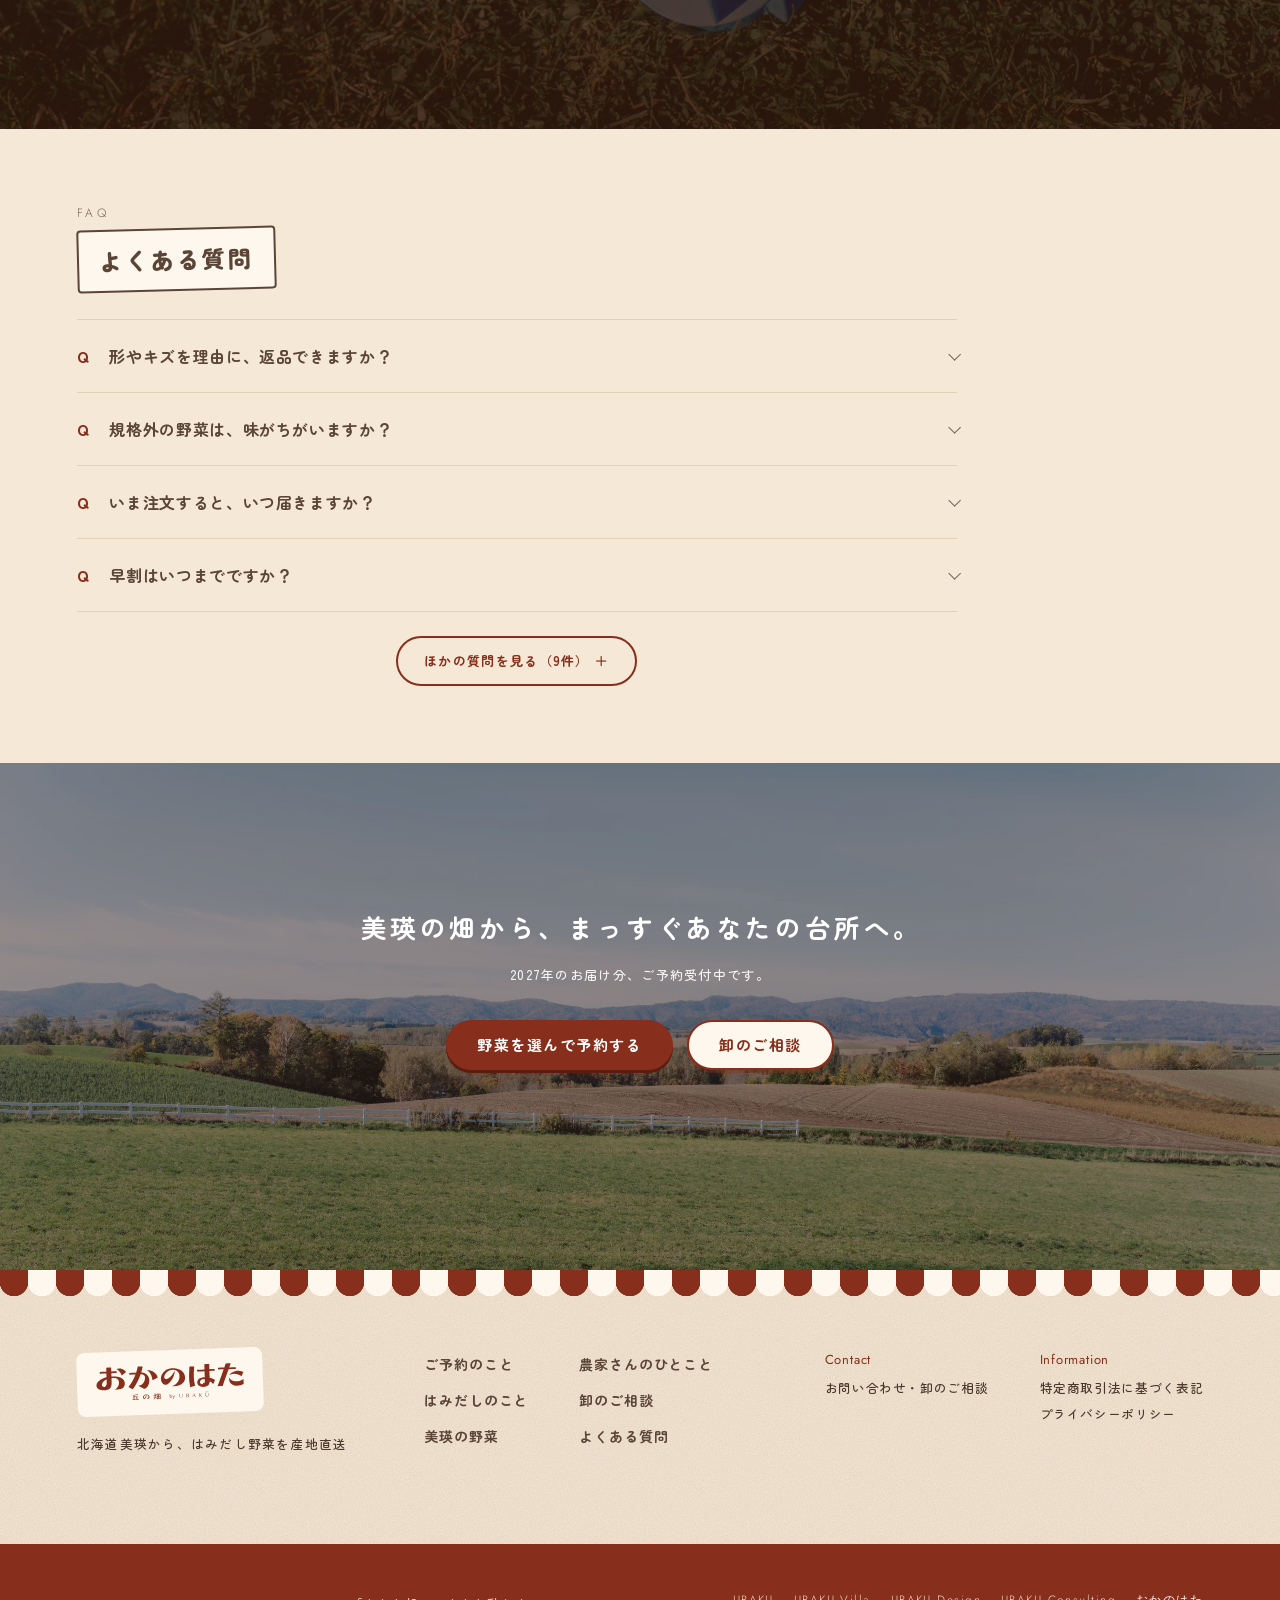
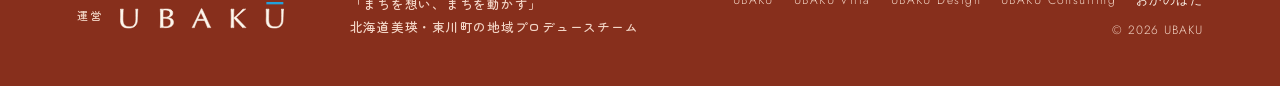
==== commit 4587f5f2: "卸のご相談・お問い合わせのリンクを、ubaku.jp の種別「野菜・食」が選ばれた形に Co-Authored-By: Claude Opus 5.5 <noreply@anthropic.com>" ====
--- a/index.html
+++ b/index.html
@@ -465,7 +465,7 @@
       <li class="reveal" style="transition-delay:.24s"><span class="no">03</span><h3>産地と農家さんが見える</h3><p>美瑛のどの地区で、どんな農家さんが育てたかをお伝えできます。お店の紹介にもお使いください。</p></li>
     </ul>
     <div class="ws-cta reveal">
-      <a class="btn" href="https://ubaku.jp/#contact" target="_blank" rel="noopener">卸のご相談<small>WHOLESALE</small></a>
+      <a class="btn" href="https://ubaku.jp/?type=%E9%87%8E%E8%8F%9C%E3%83%BB%E9%A3%9F#contact" target="_blank" rel="noopener">卸のご相談<small>WHOLESALE</small></a>
       <p>ubaku.jp のお問い合わせから、種別「野菜・食」でお送りください。</p>
     </div>
   </div>
@@ -525,7 +525,7 @@
     <div class="footer-info">
       <div>
         <h2>Contact</h2>
-        <ul><li><a class="u-link" href="https://ubaku.jp/#contact" target="_blank" rel="noopener">お問い合わせ・卸のご相談</a></li></ul>
+        <ul><li><a class="u-link" href="https://ubaku.jp/?type=%E9%87%8E%E8%8F%9C%E3%83%BB%E9%A3%9F#contact" target="_blank" rel="noopener">お問い合わせ・卸のご相談</a></li></ul>
       </div>
       <div>
         <h2>Information</h2>
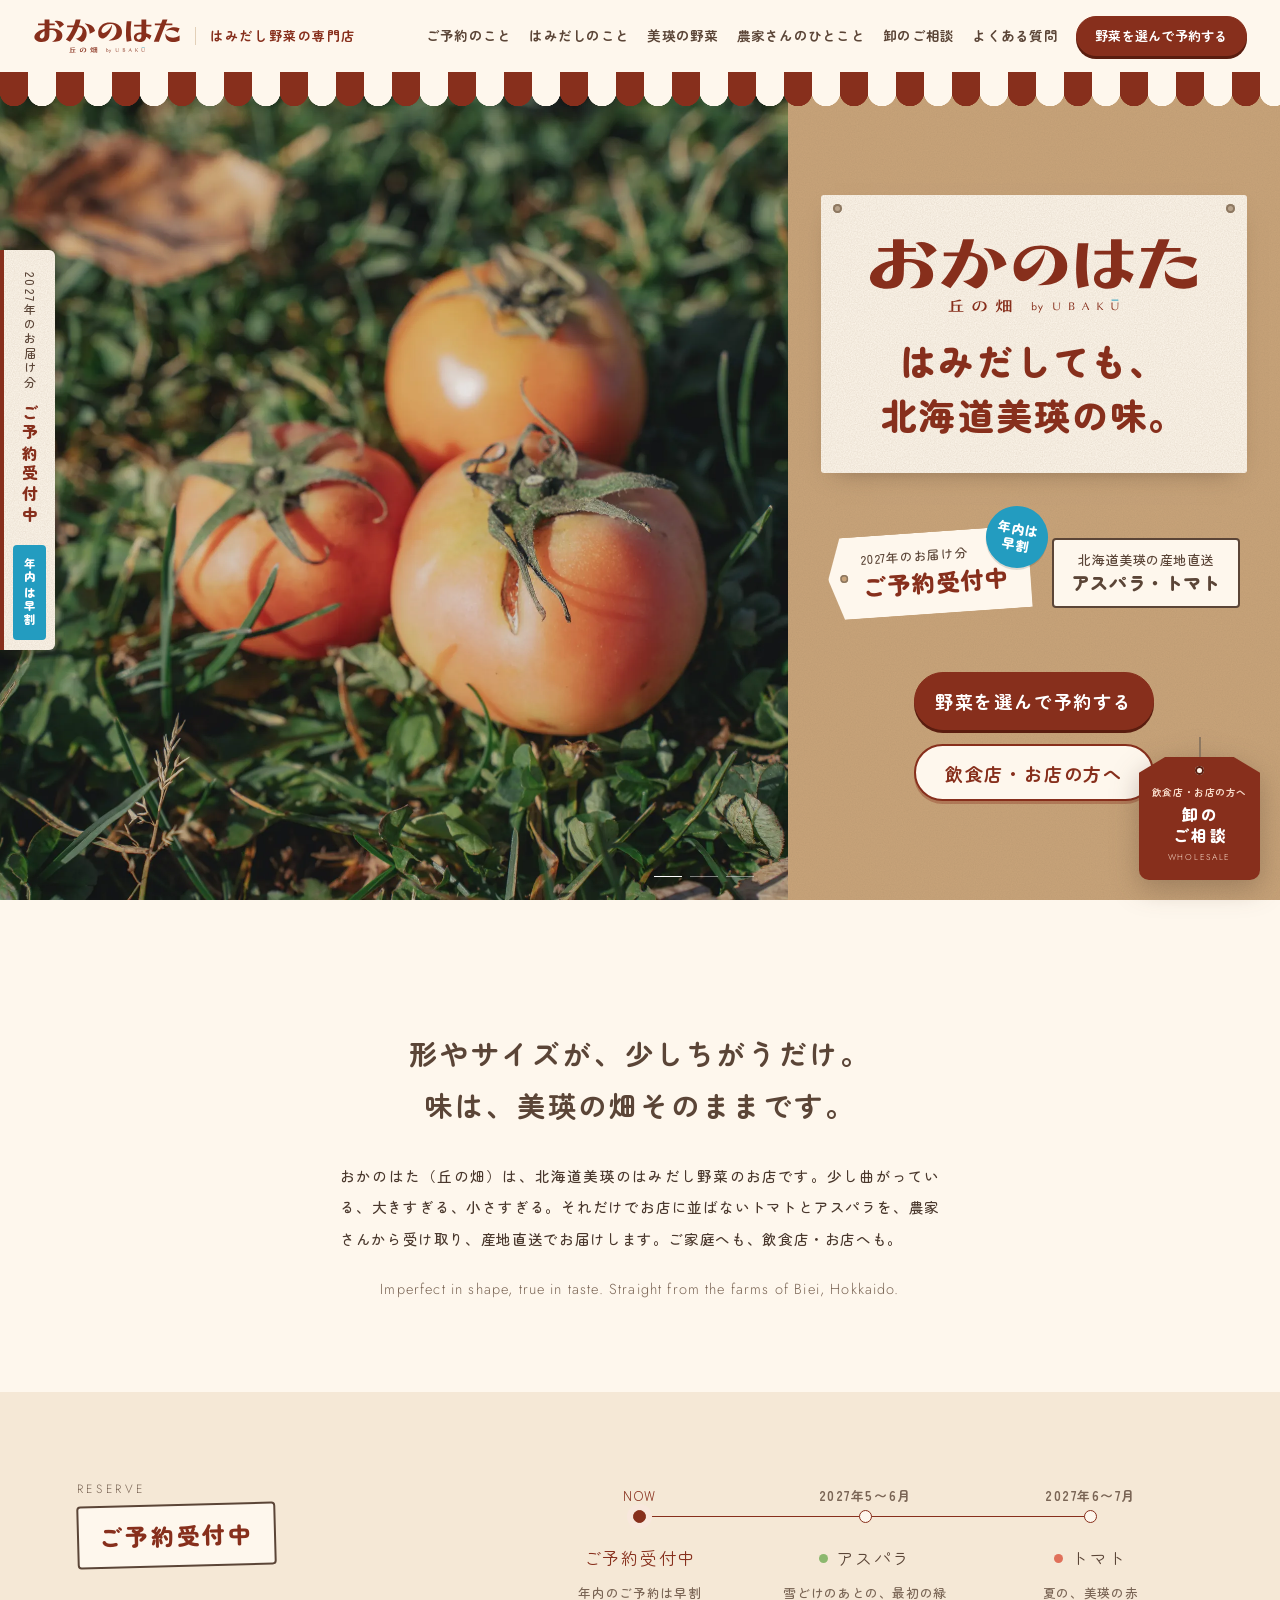
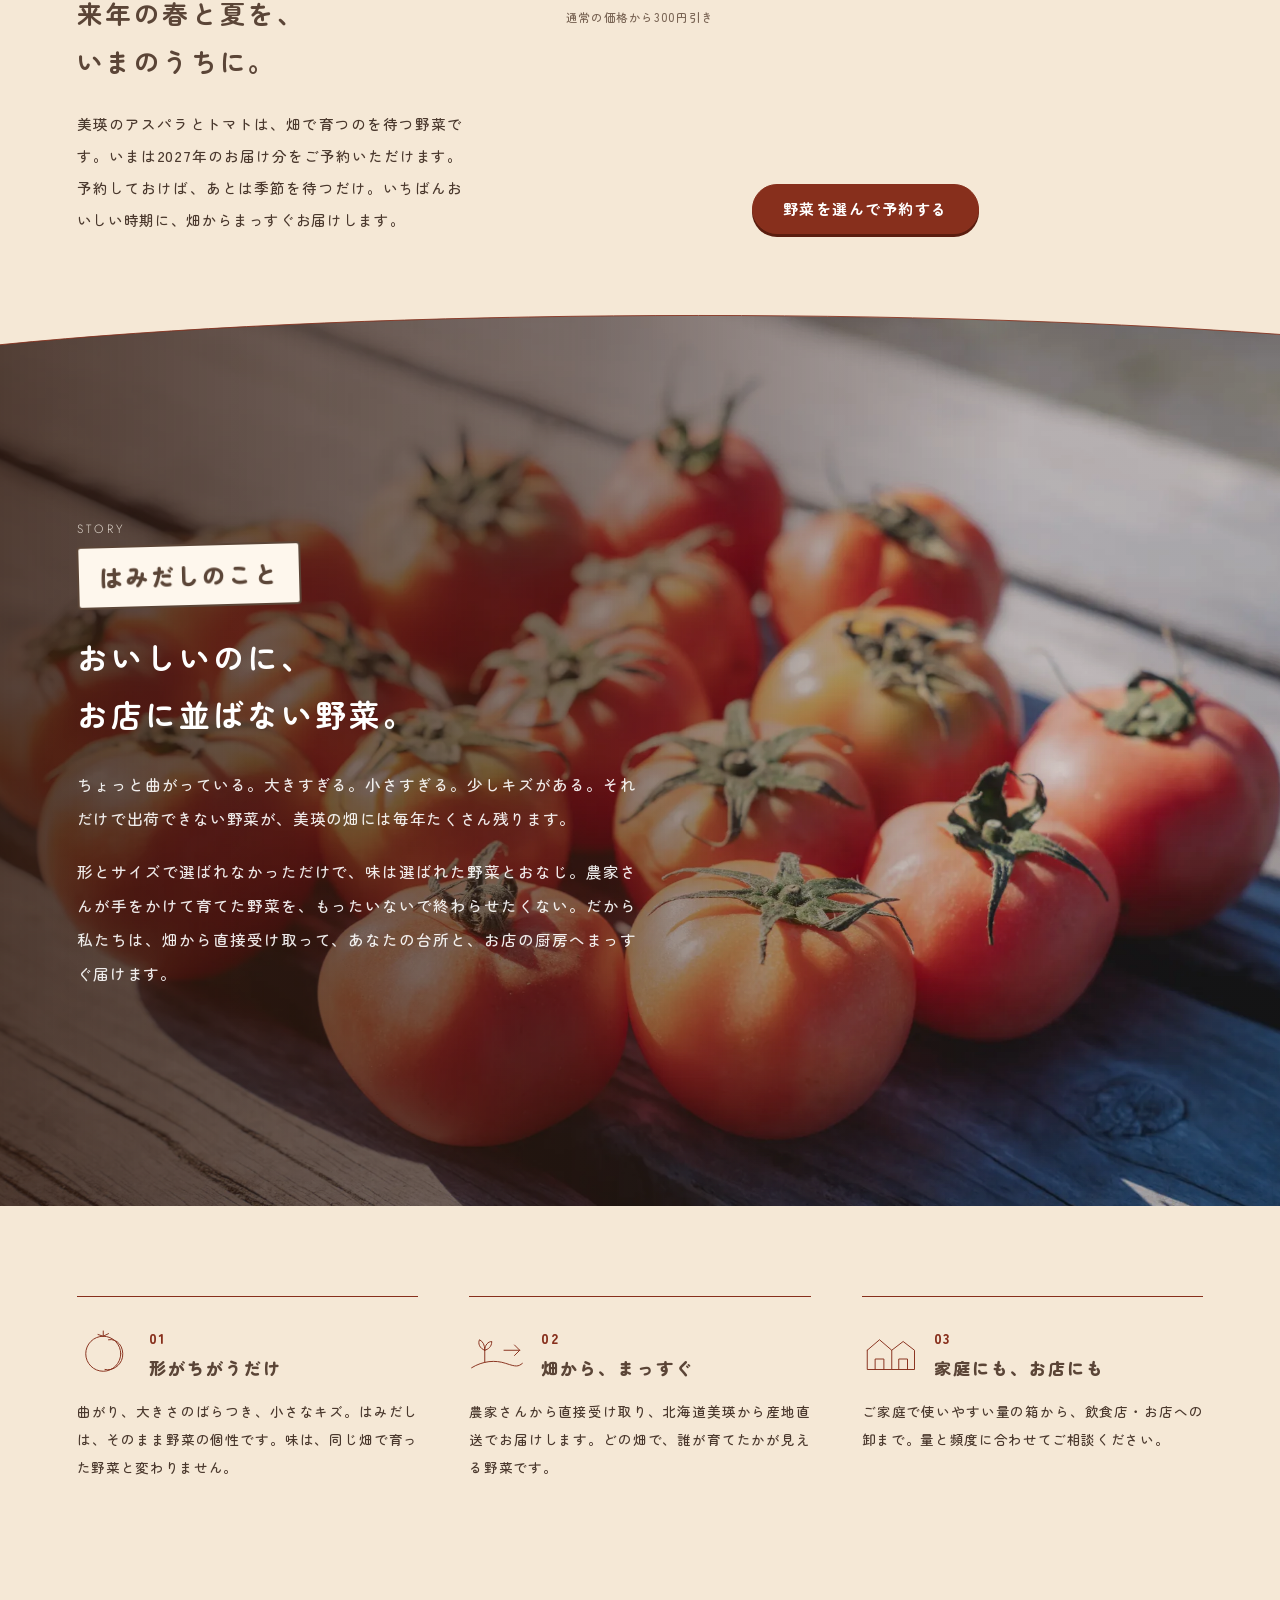
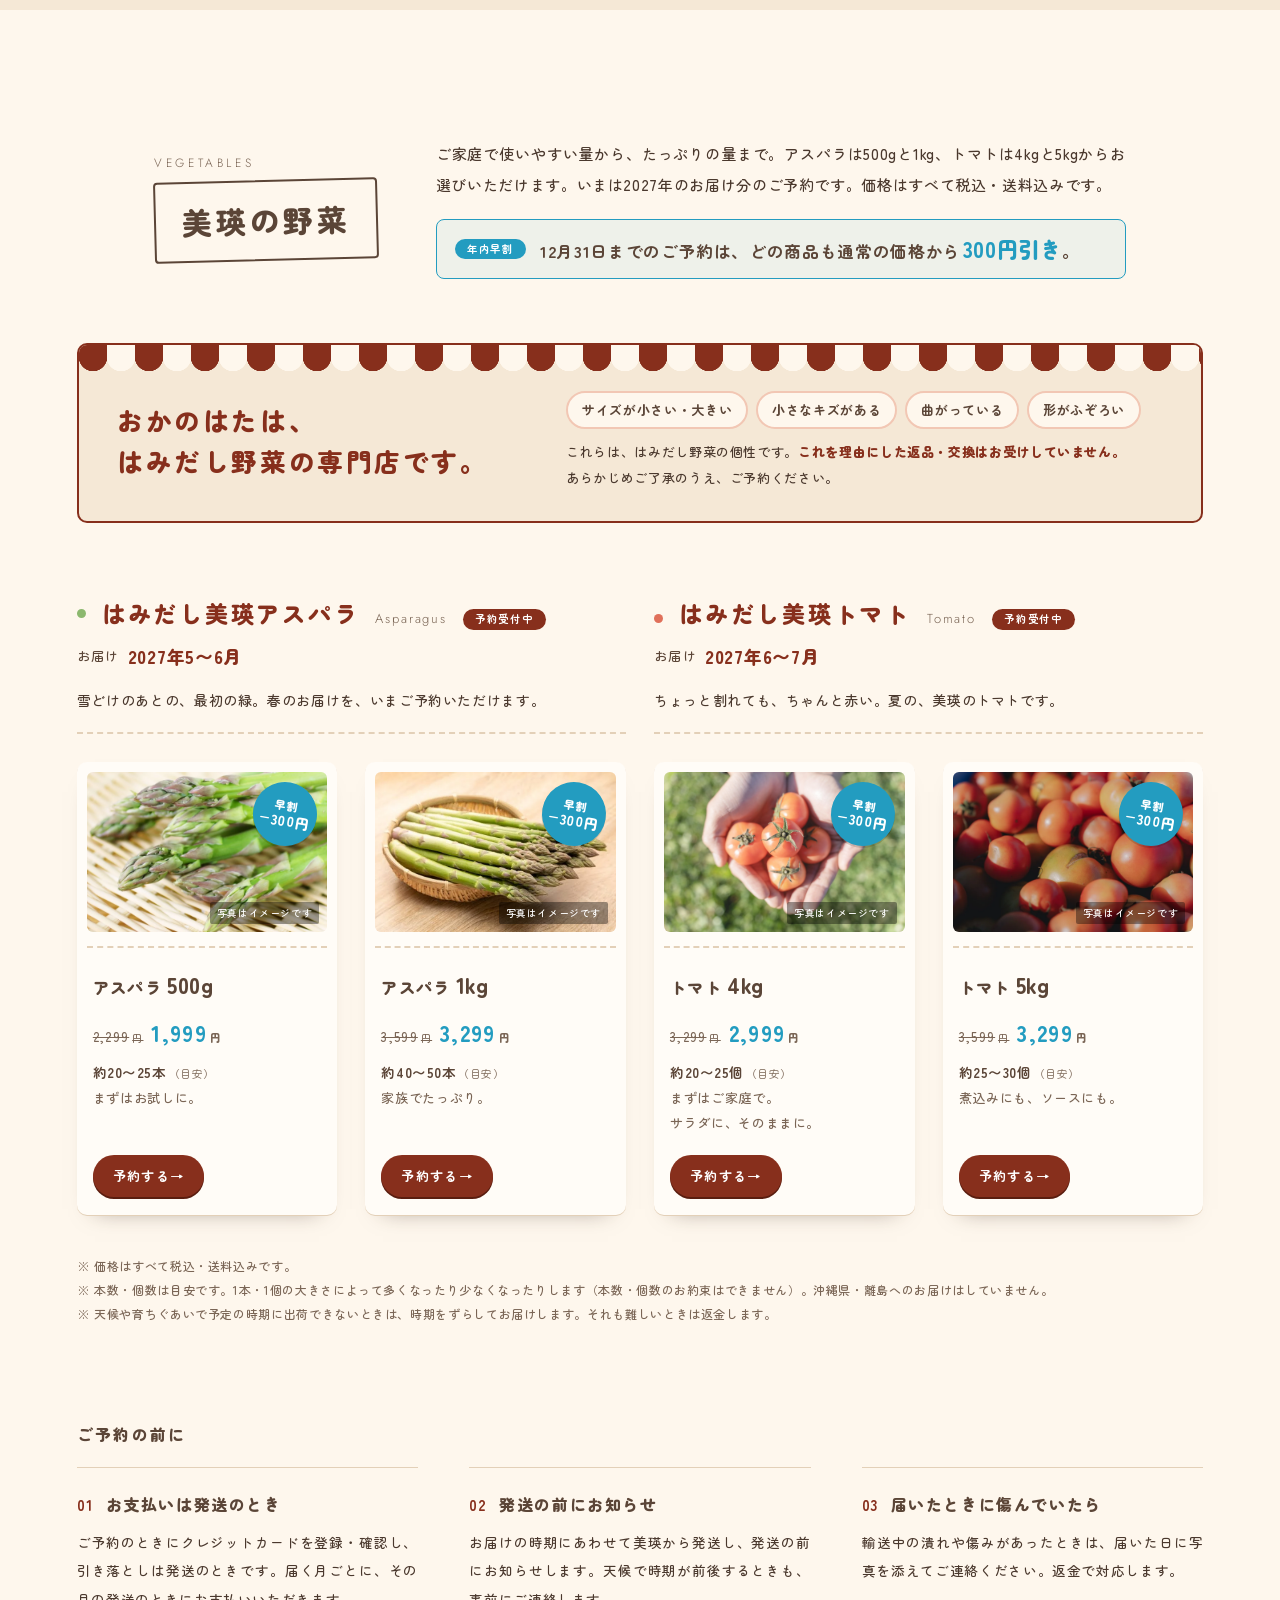
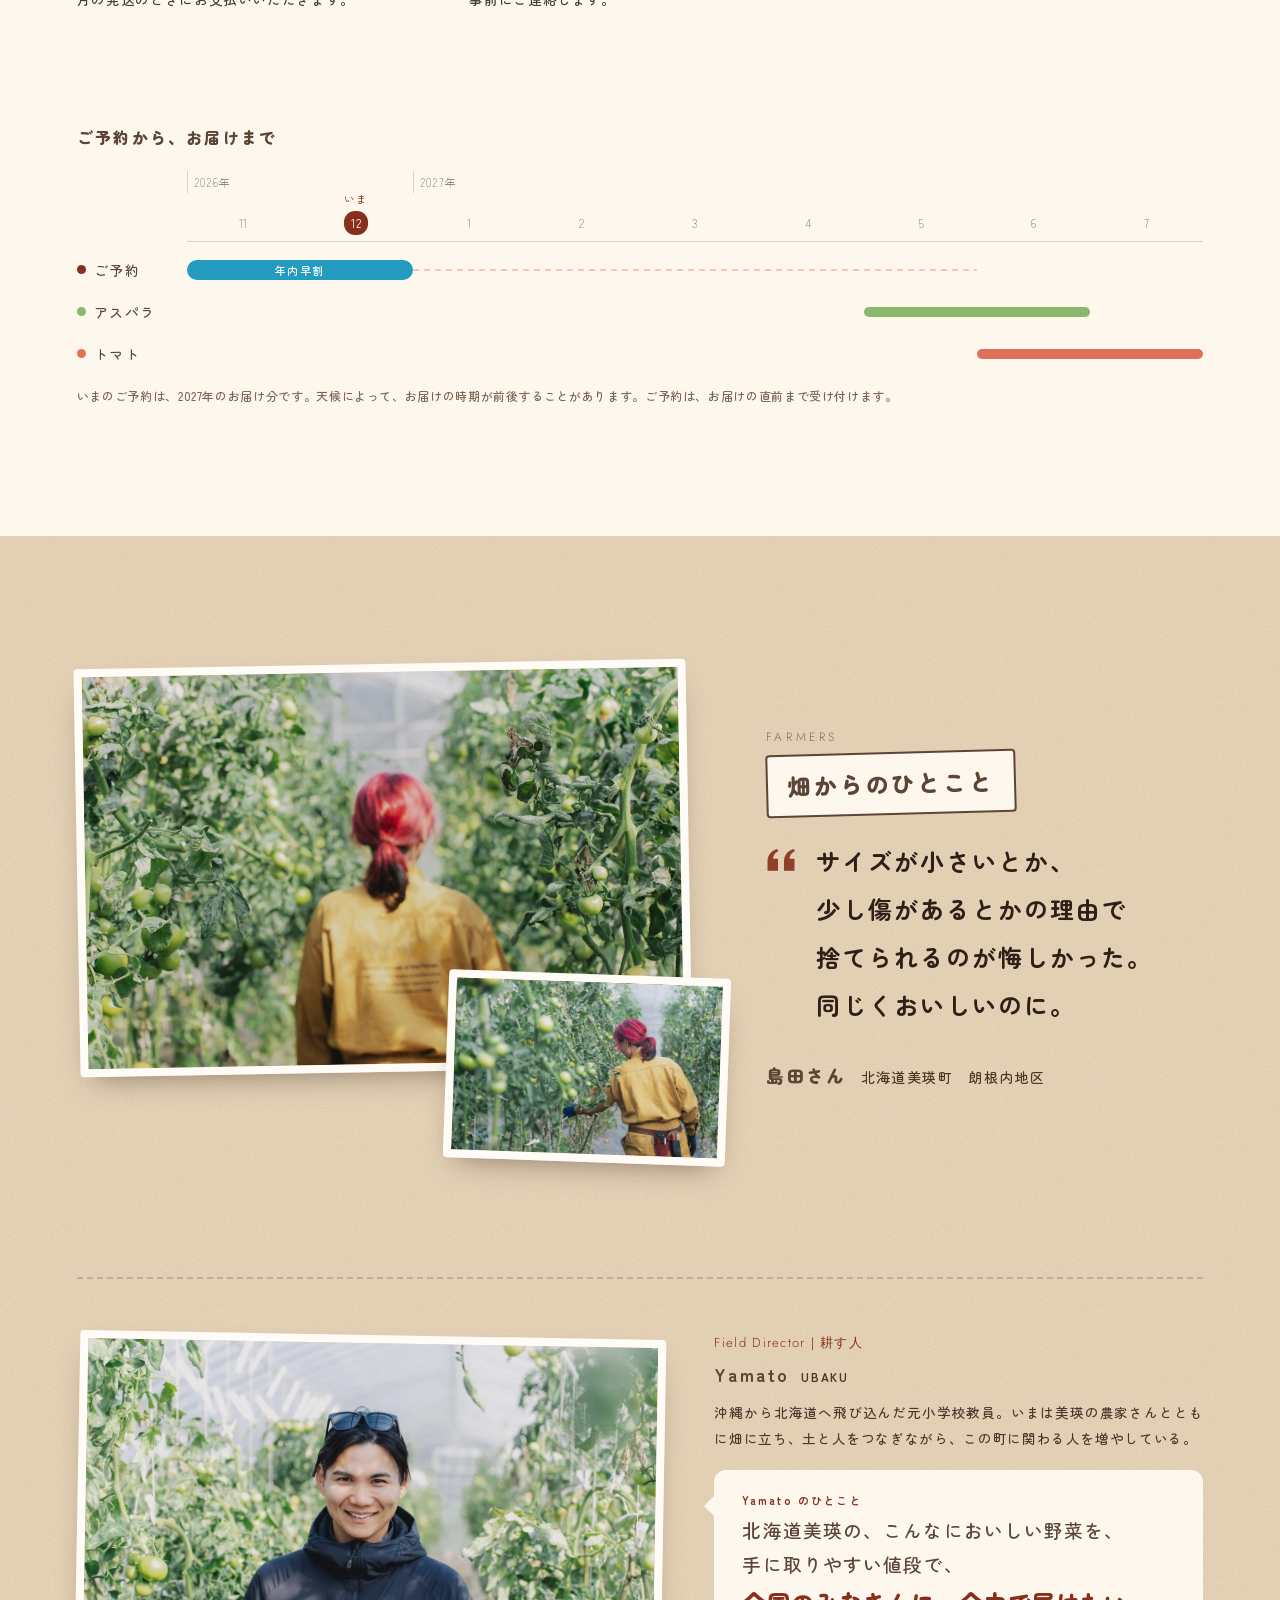
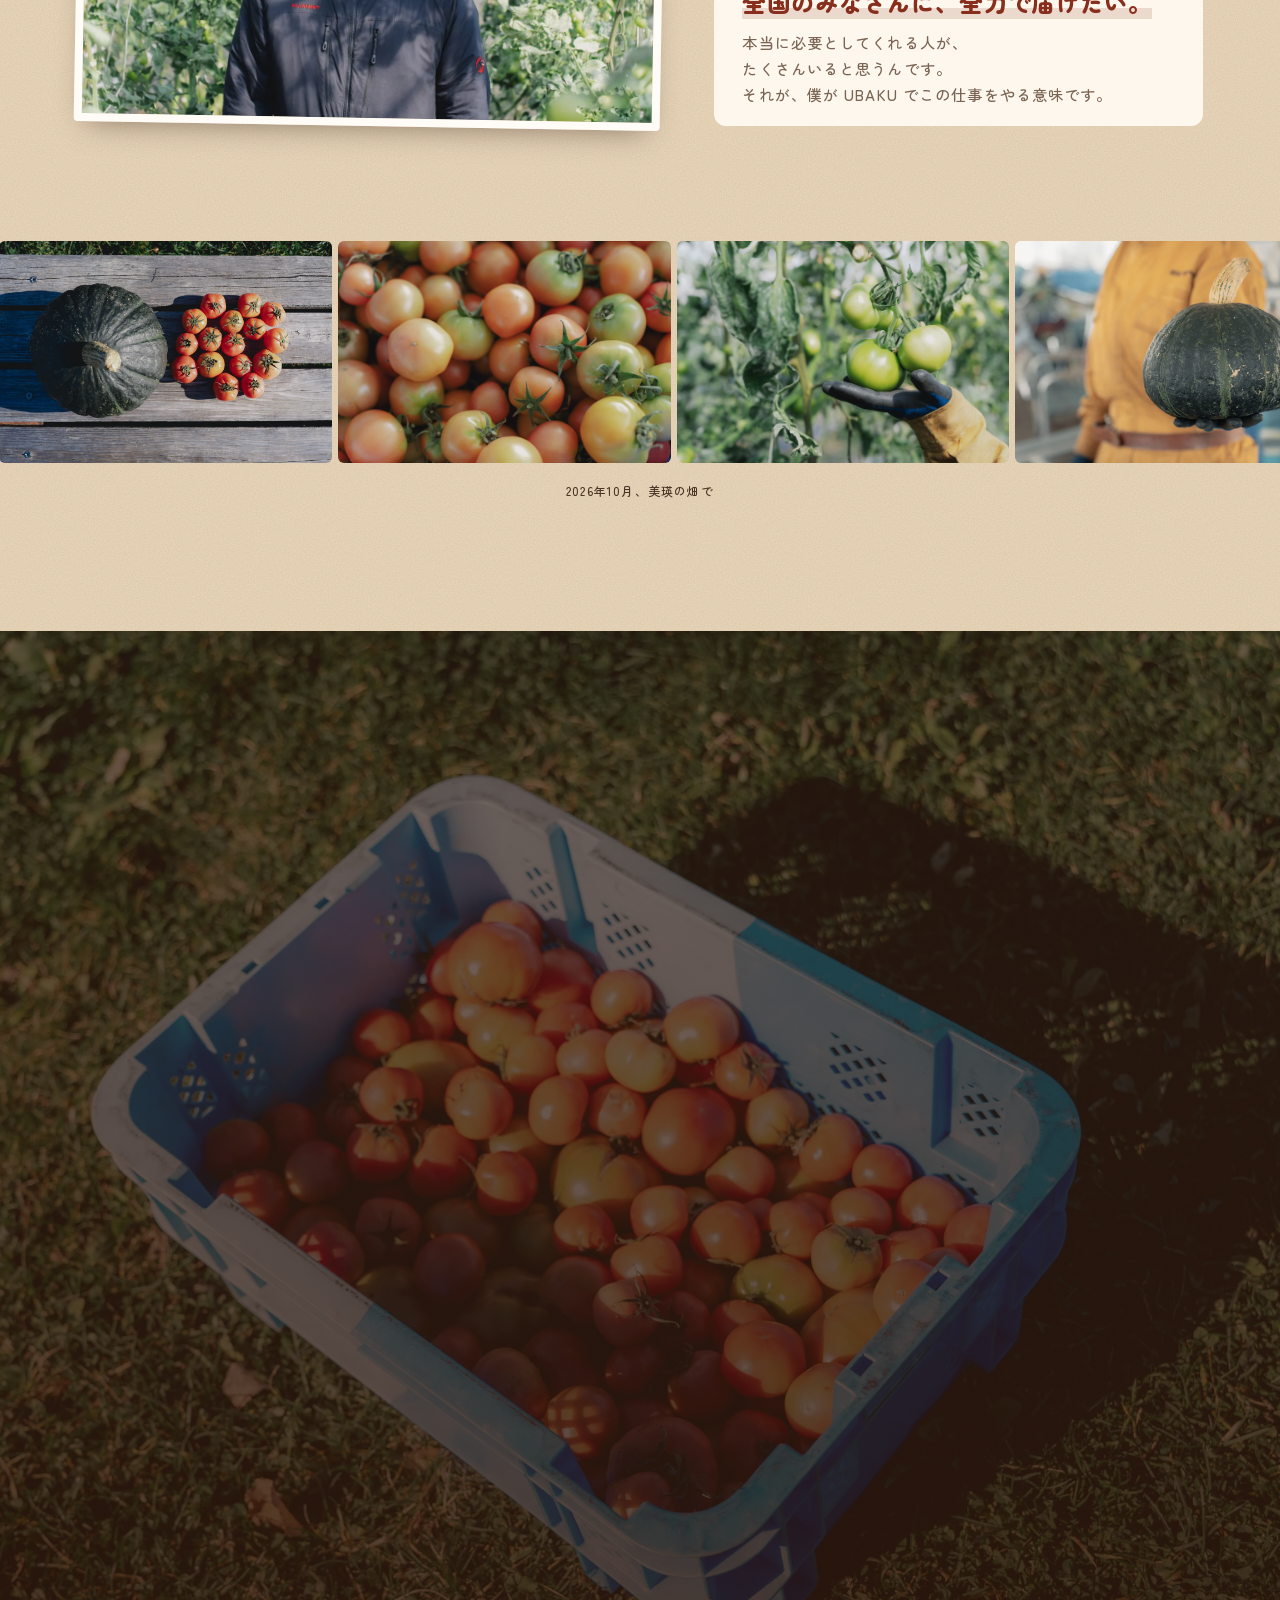
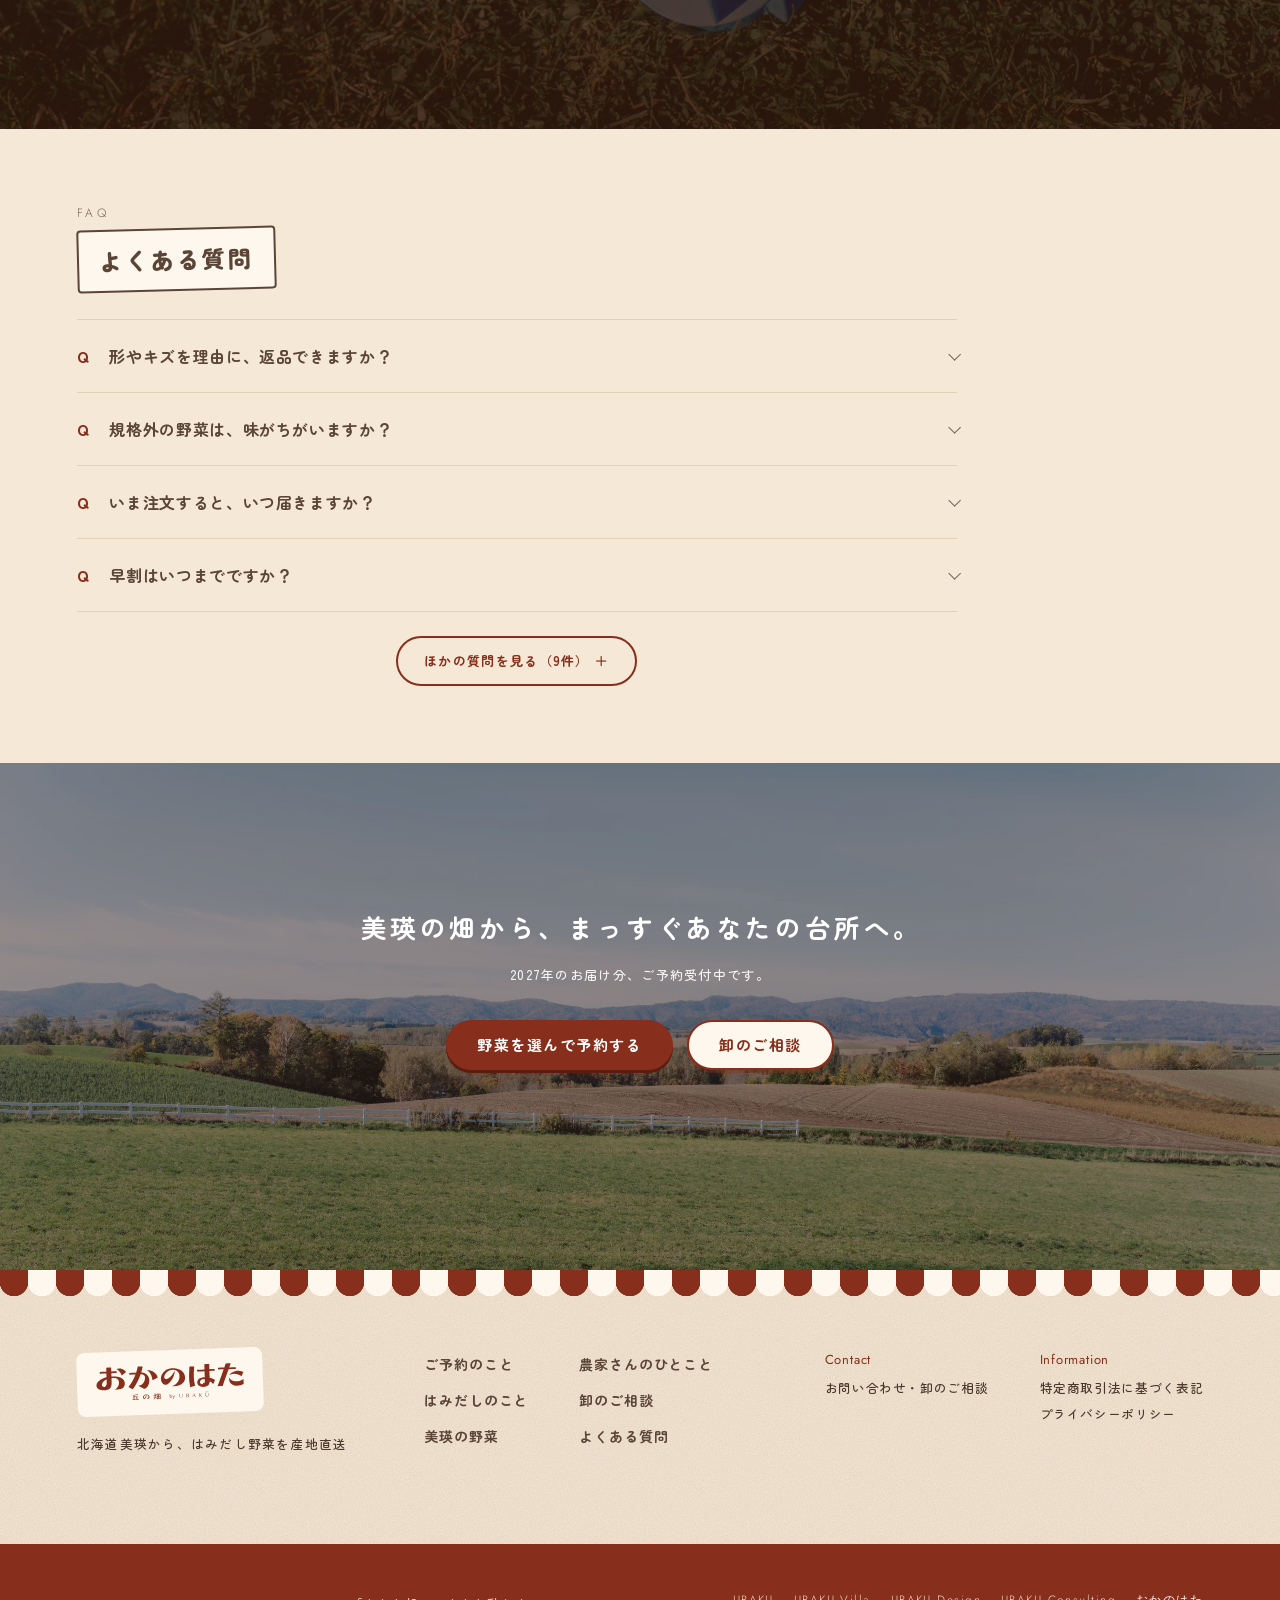
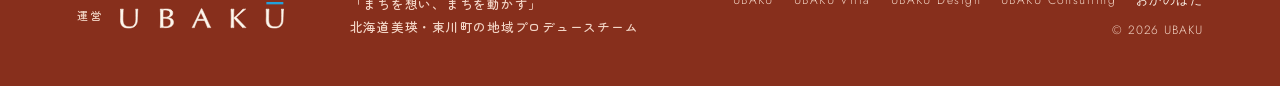
==== commit 32ed64db: "よくある質問（13問）に検索・AI 向けの目印（FAQPage）を追加 Co-Authored-By: Claude Opus 5.5 <noreply@anthropic.com>" ====
--- a/index.html
+++ b/index.html
@@ -124,6 +124,116 @@
     "availability": "https://schema.org/PreOrder",
     "itemCondition": "https://schema.org/NewCondition"
    }
+  },
+  {
+   "@type": "FAQPage",
+   "inLanguage": "ja",
+   "mainEntity": [
+    {
+     "@type": "Question",
+     "name": "形やキズを理由に、返品できますか？",
+     "acceptedAnswer": {
+      "@type": "Answer",
+      "text": "できません。おかのはたは、はみだし野菜の専門店です。サイズが小さい・小さなキズがある・曲がっている・形がふぞろい、といった理由での返品・交換はお受けしていません。輸送中の潰れや傷みは、届いた日に写真を添えてご連絡ください。返金で対応します。"
+     }
+    },
+    {
+     "@type": "Question",
+     "name": "規格外の野菜は、味がちがいますか？",
+     "acceptedAnswer": {
+      "@type": "Answer",
+      "text": "ちがいません。形や大きさで出荷できなかっただけで、同じ畑で同じように育った野菜です。"
+     }
+    },
+    {
+     "@type": "Question",
+     "name": "いま注文すると、いつ届きますか？",
+     "acceptedAnswer": {
+      "@type": "Answer",
+      "text": "いまは2027年のお届け分のご予約です。アスパラは2027年5〜6月、トマトは6〜7月にお届けします。天候によって前後することがあり、発送の前にお知らせします。"
+     }
+    },
+    {
+     "@type": "Question",
+     "name": "早割はいつまでですか？",
+     "acceptedAnswer": {
+      "@type": "Answer",
+      "text": "2026年12月31日までのご予約が早割です。どの商品も、通常の価格から300円引きになります。"
+     }
+    },
+    {
+     "@type": "Question",
+     "name": "お支払いはいつですか？",
+     "acceptedAnswer": {
+      "@type": "Answer",
+      "text": "クレジットカードでのお支払いです。ご予約のときにカードを登録・確認し、引き落としは発送のときです。いくつかの月をご予約いただいたときは、それぞれの月の発送のときにお支払いいただきます。"
+     }
+    },
+    {
+     "@type": "Question",
+     "name": "飲食店・お店で使いたいのですが。",
+     "acceptedAnswer": {
+      "@type": "Answer",
+      "text": "卸のご相談を承っています。ubaku.jp のお問い合わせから、種別「野菜・食」で、お店の名前・使いたい野菜・量と頻度をお送りください。"
+     }
+    },
+    {
+     "@type": "Question",
+     "name": "予約をキャンセルできますか？",
+     "acceptedAnswer": {
+      "@type": "Answer",
+      "text": "アスパラは2027年4月30日まで、トマトは2027年5月31日までキャンセルできます。"
+     }
+    },
+    {
+     "@type": "Question",
+     "name": "届く日にちは選べますか？",
+     "acceptedAnswer": {
+      "@type": "Answer",
+      "text": "お届けの月はご予約のときにお選びいただけます。日にちは、その月のいちばんおいしい時期に合わせてこちらで決め、発送の前にお知らせします。"
+     }
+    },
+    {
+     "@type": "Question",
+     "name": "沖縄や離島にも届けられますか？",
+     "acceptedAnswer": {
+      "@type": "Answer",
+      "text": "申し訳ありませんが、沖縄県・離島へのお届けはしていません。"
+     }
+    },
+    {
+     "@type": "Question",
+     "name": "いくつかの月の分を、まとめて予約できますか？",
+     "acceptedAnswer": {
+      "@type": "Answer",
+      "text": "できます。届けてほしい月の分を、何か月分でもご予約いただけます。お届けの月ごとに別々のお会計になり、お支払いはそれぞれ発送のときです（同じ月の商品は、まとめてお会計できます）。"
+     }
+    },
+    {
+     "@type": "Question",
+     "name": "天候で野菜が育たなかったら、どうなりますか？",
+     "acceptedAnswer": {
+      "@type": "Answer",
+      "text": "天候や育ちぐあいで予定の時期に出荷できないときは、時期をずらしてお届けします。それも難しいときは返金します。"
+     }
+    },
+    {
+     "@type": "Question",
+     "name": "送料はいくらですか？",
+     "acceptedAnswer": {
+      "@type": "Answer",
+      "text": "表示の価格は、すべて税込・送料込みです（沖縄県・離島へのお届けはしていません）。"
+     }
+    },
+    {
+     "@type": "Question",
+     "name": "贈り物にできますか？",
+     "acceptedAnswer": {
+      "@type": "Answer",
+      "text": "お届け先を指定してご予約いただけます。のし・ギフト包装・メッセージカードには対応していません。"
+     }
+    }
+   ]
   }
  ]
 }
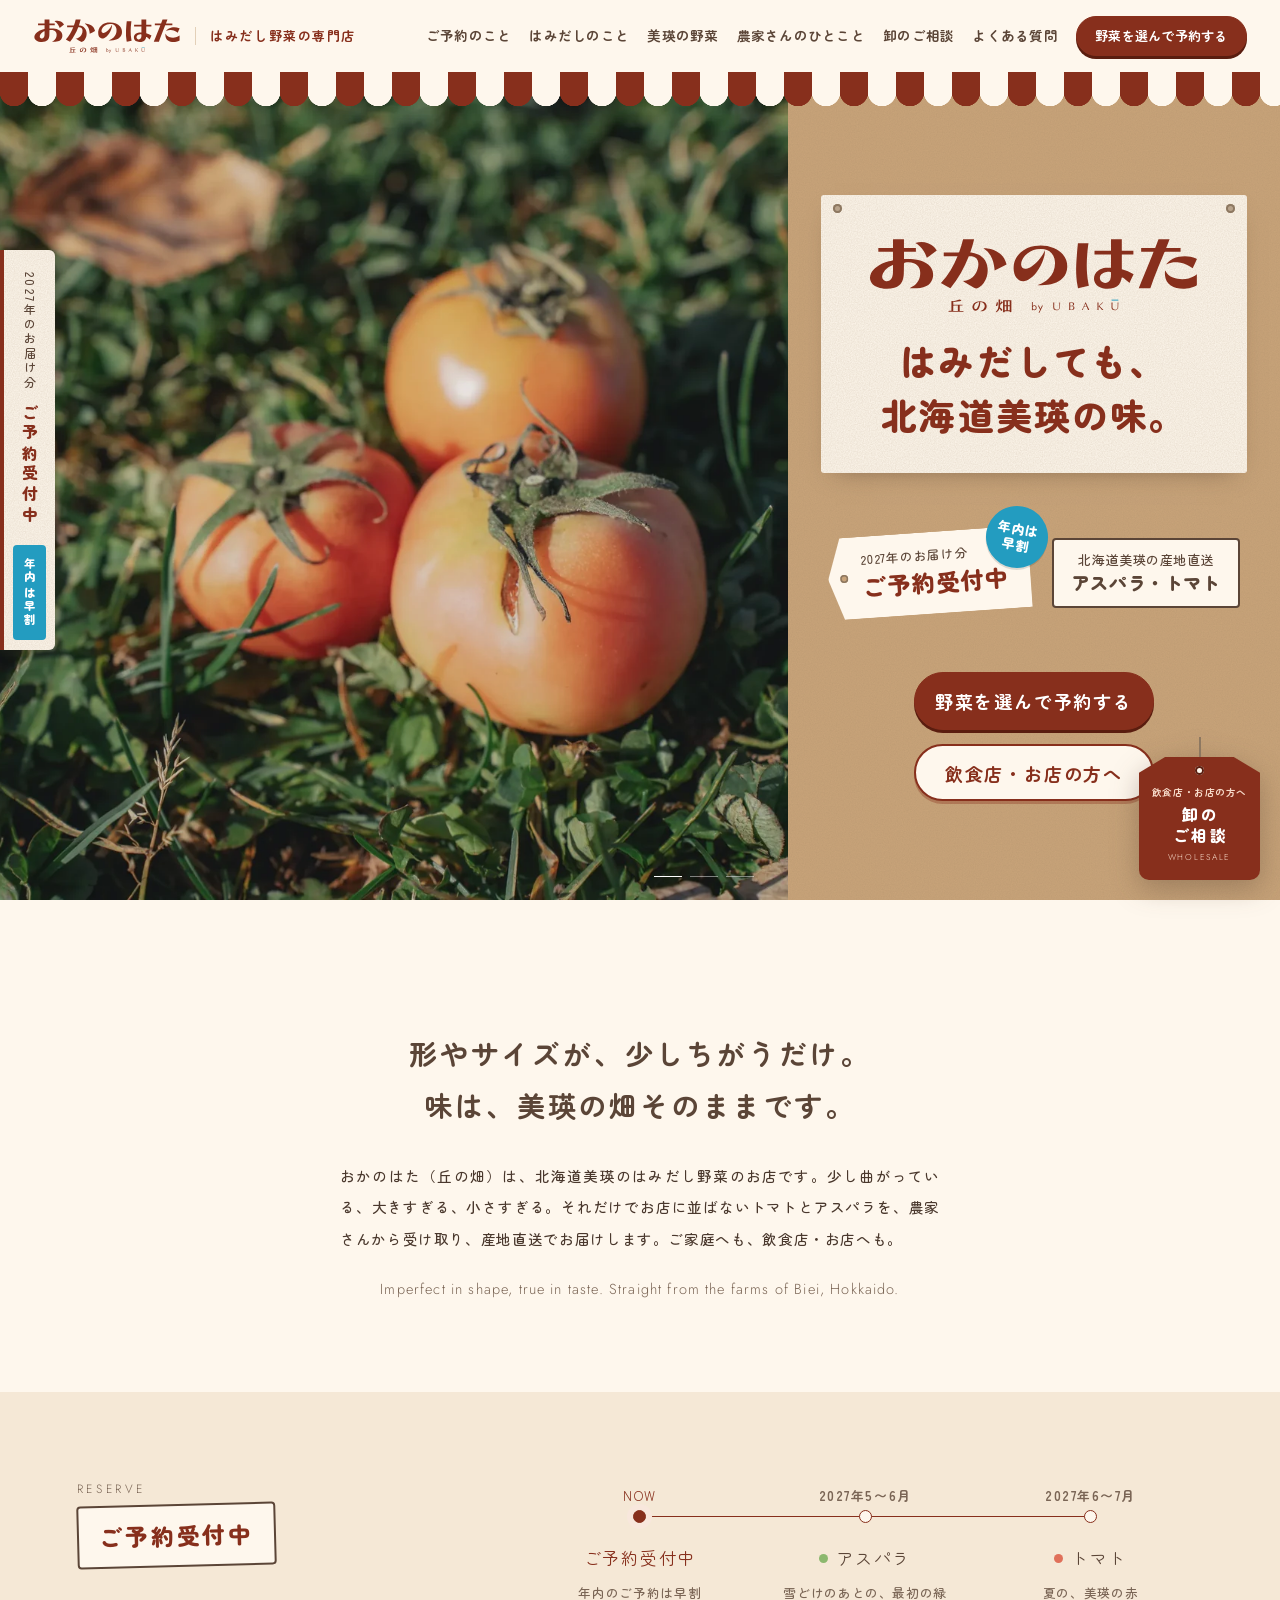
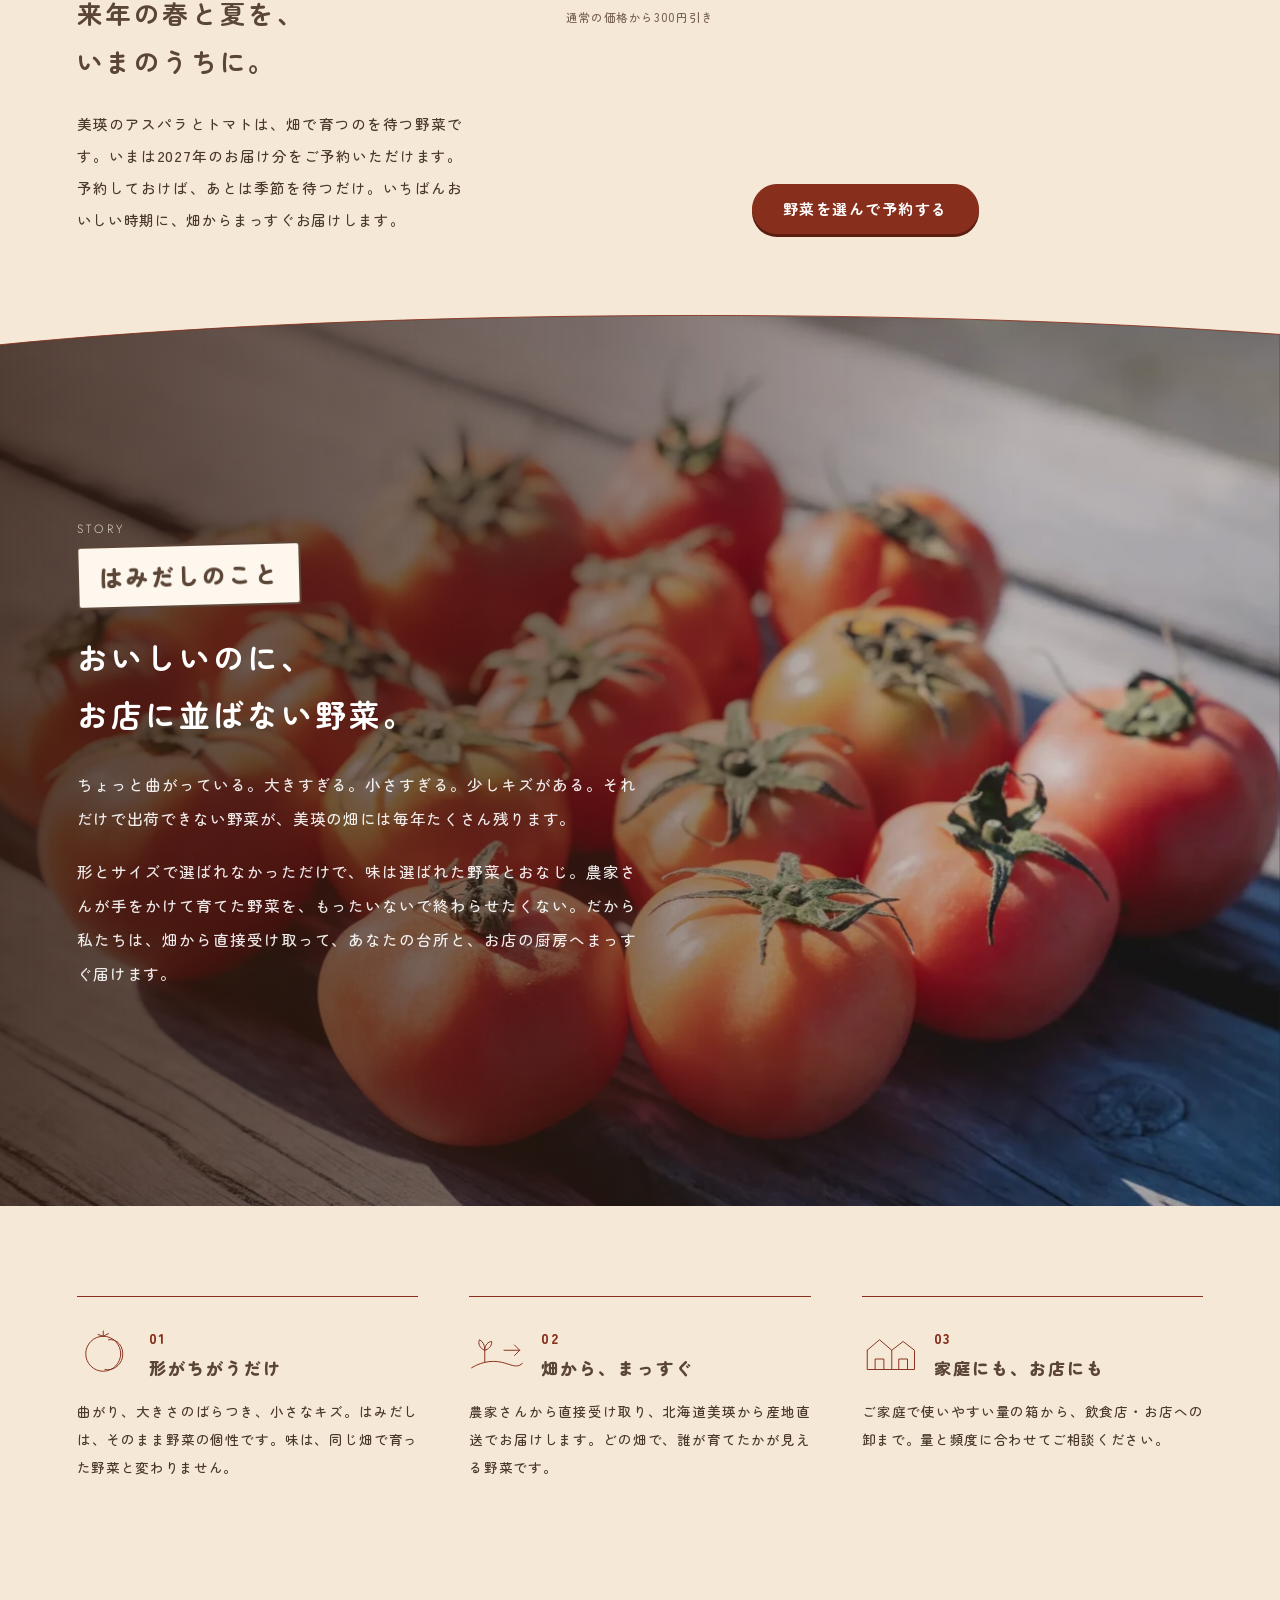
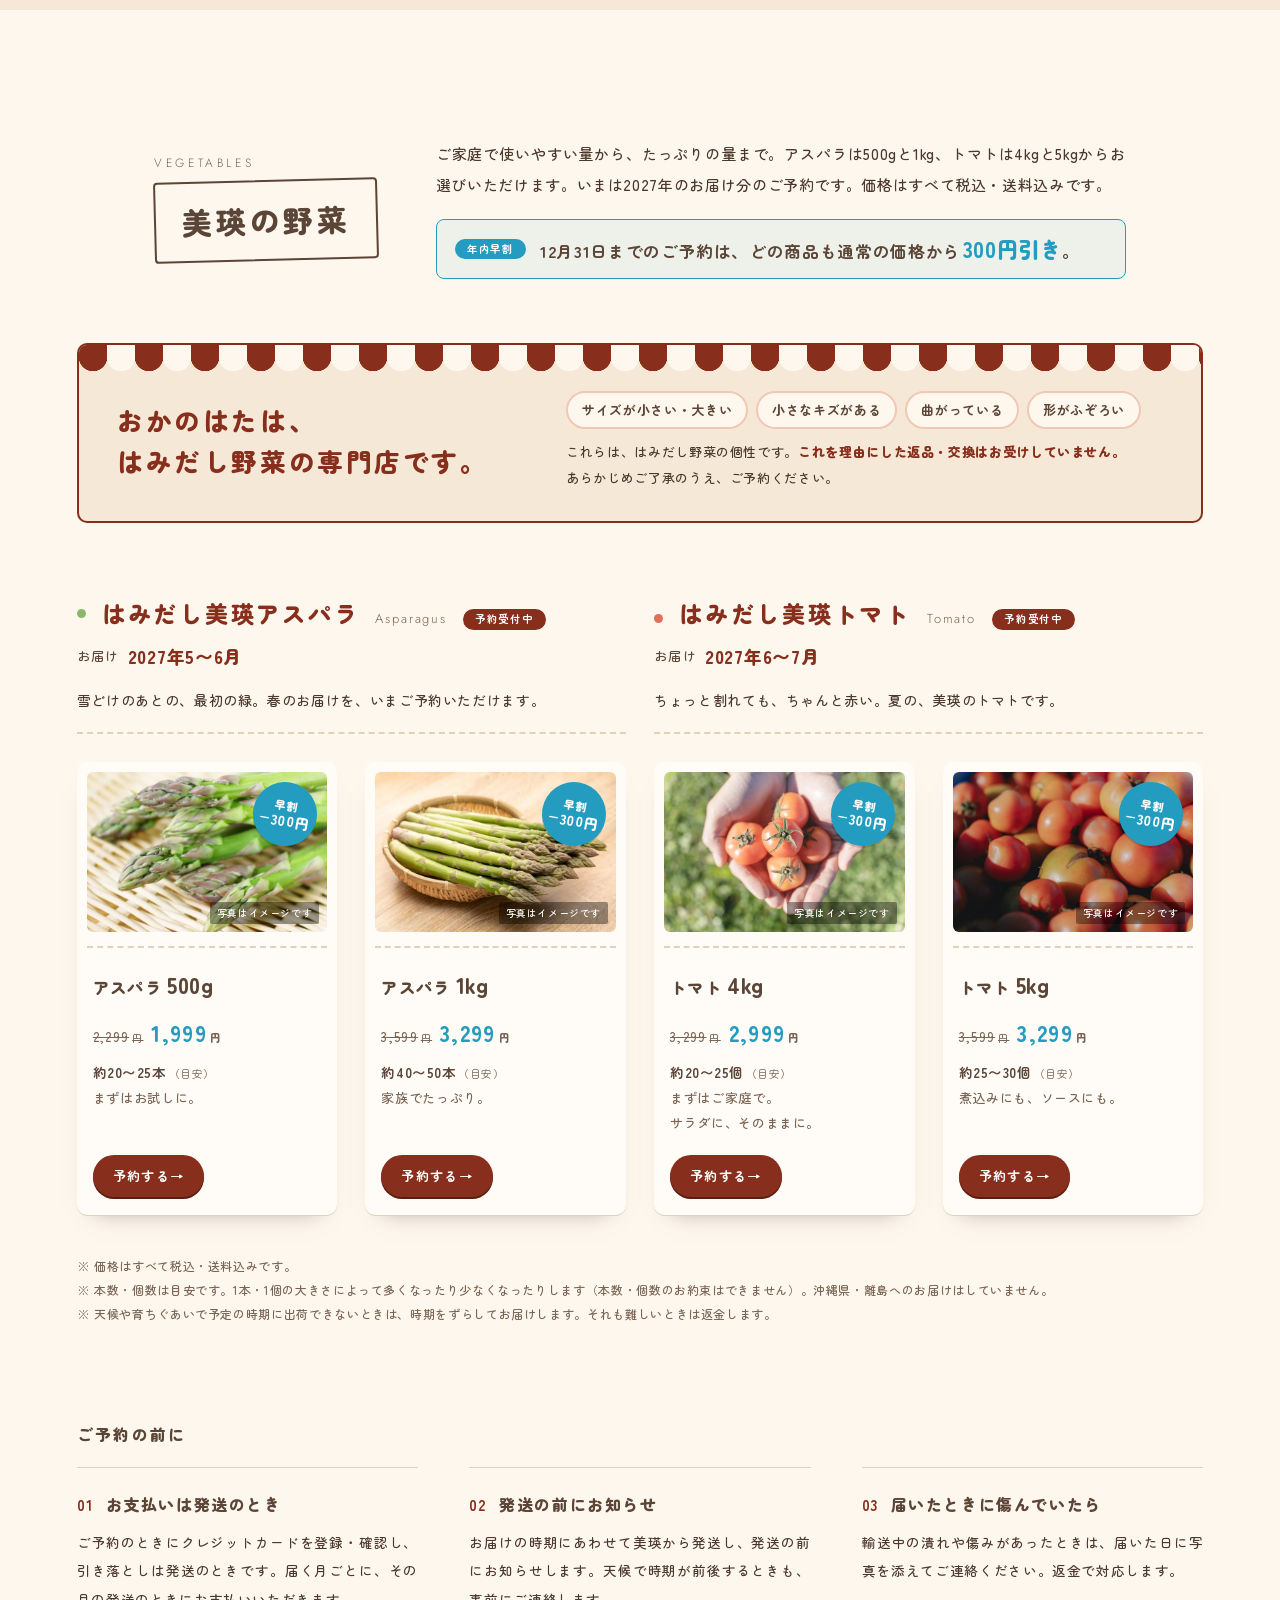
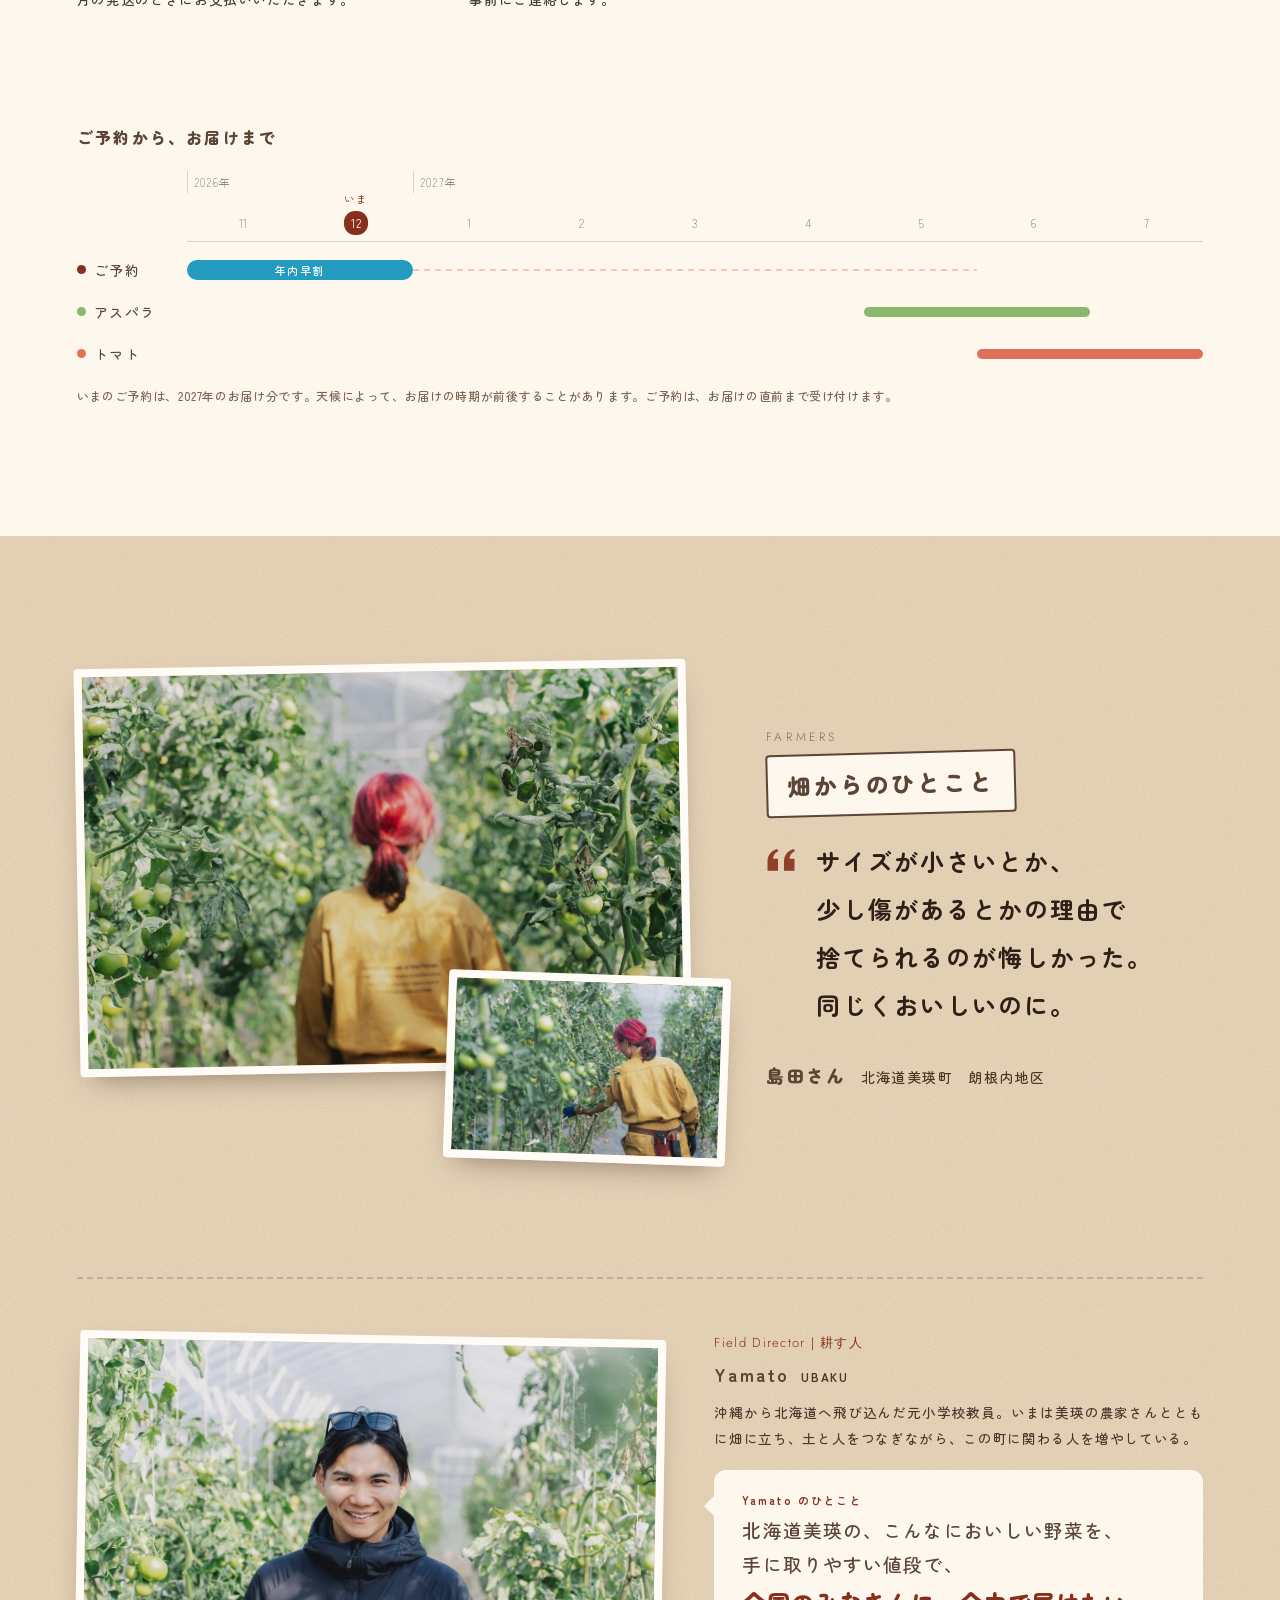
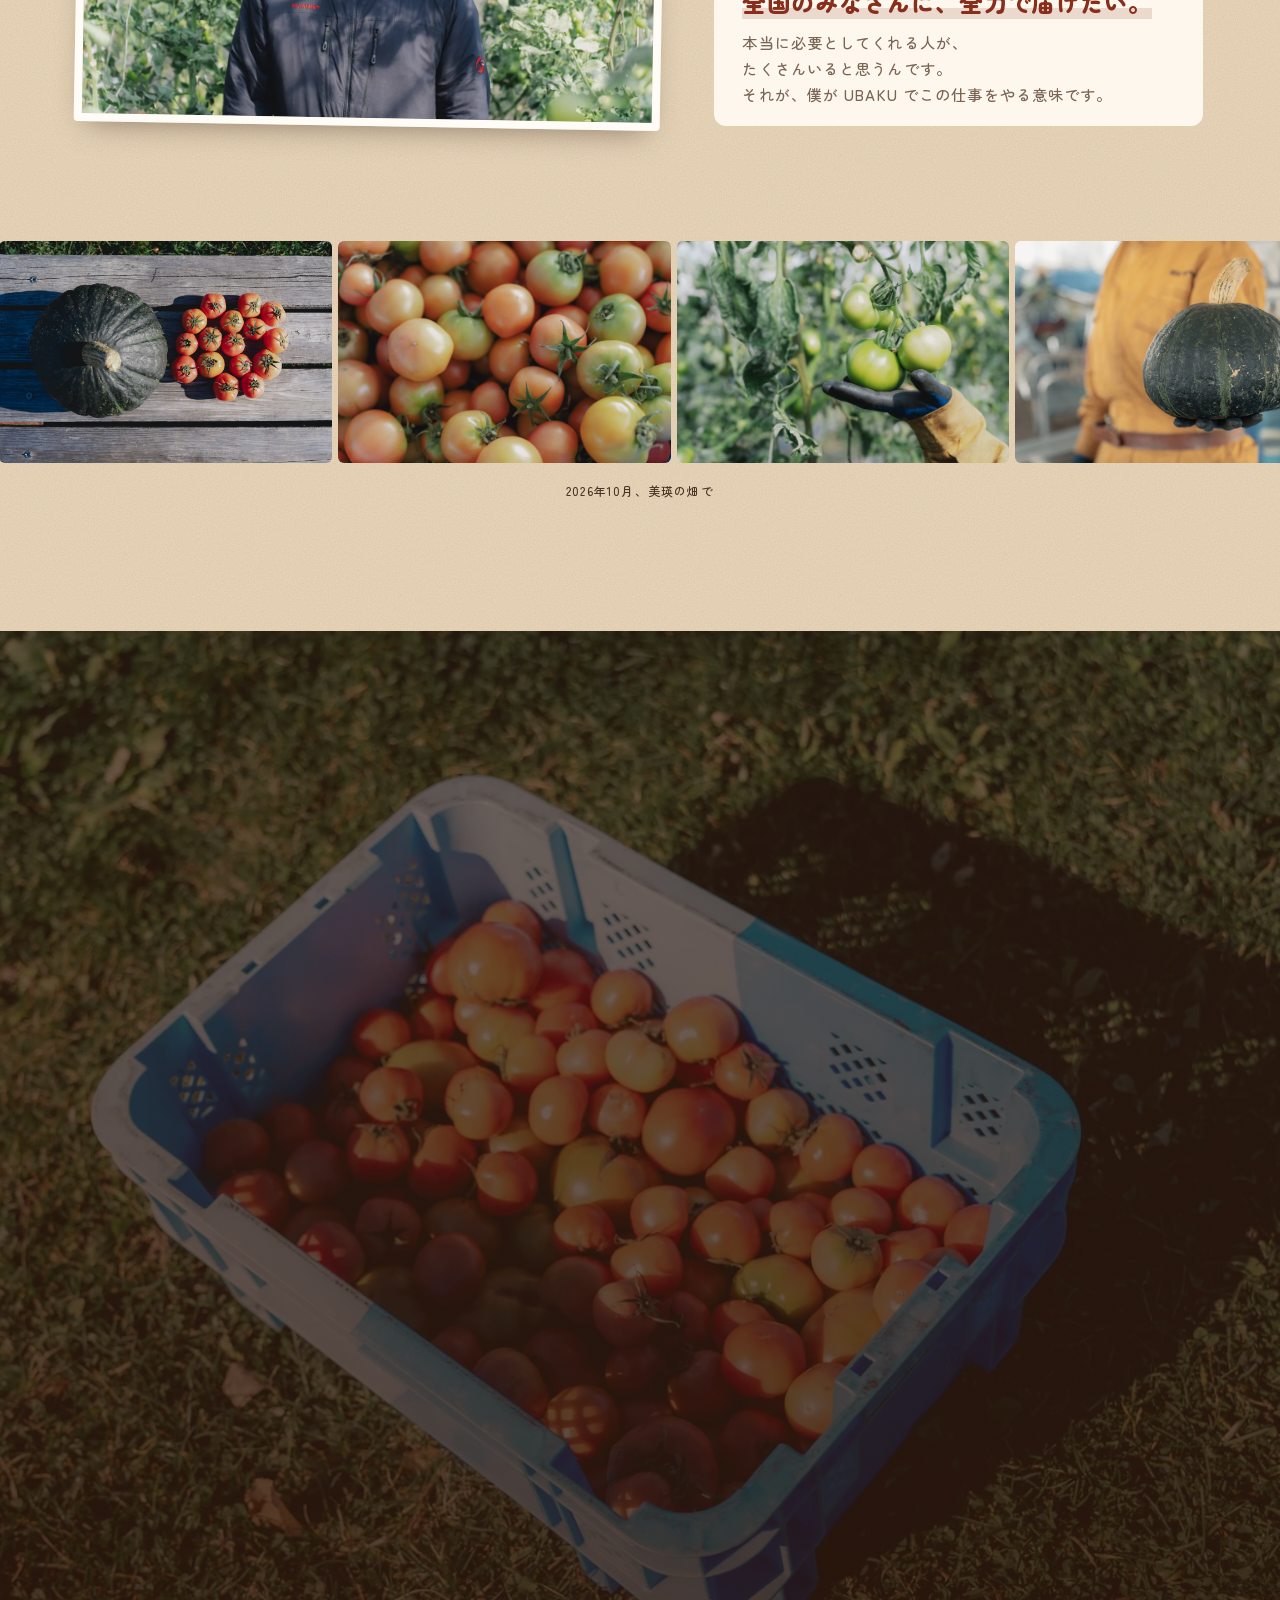
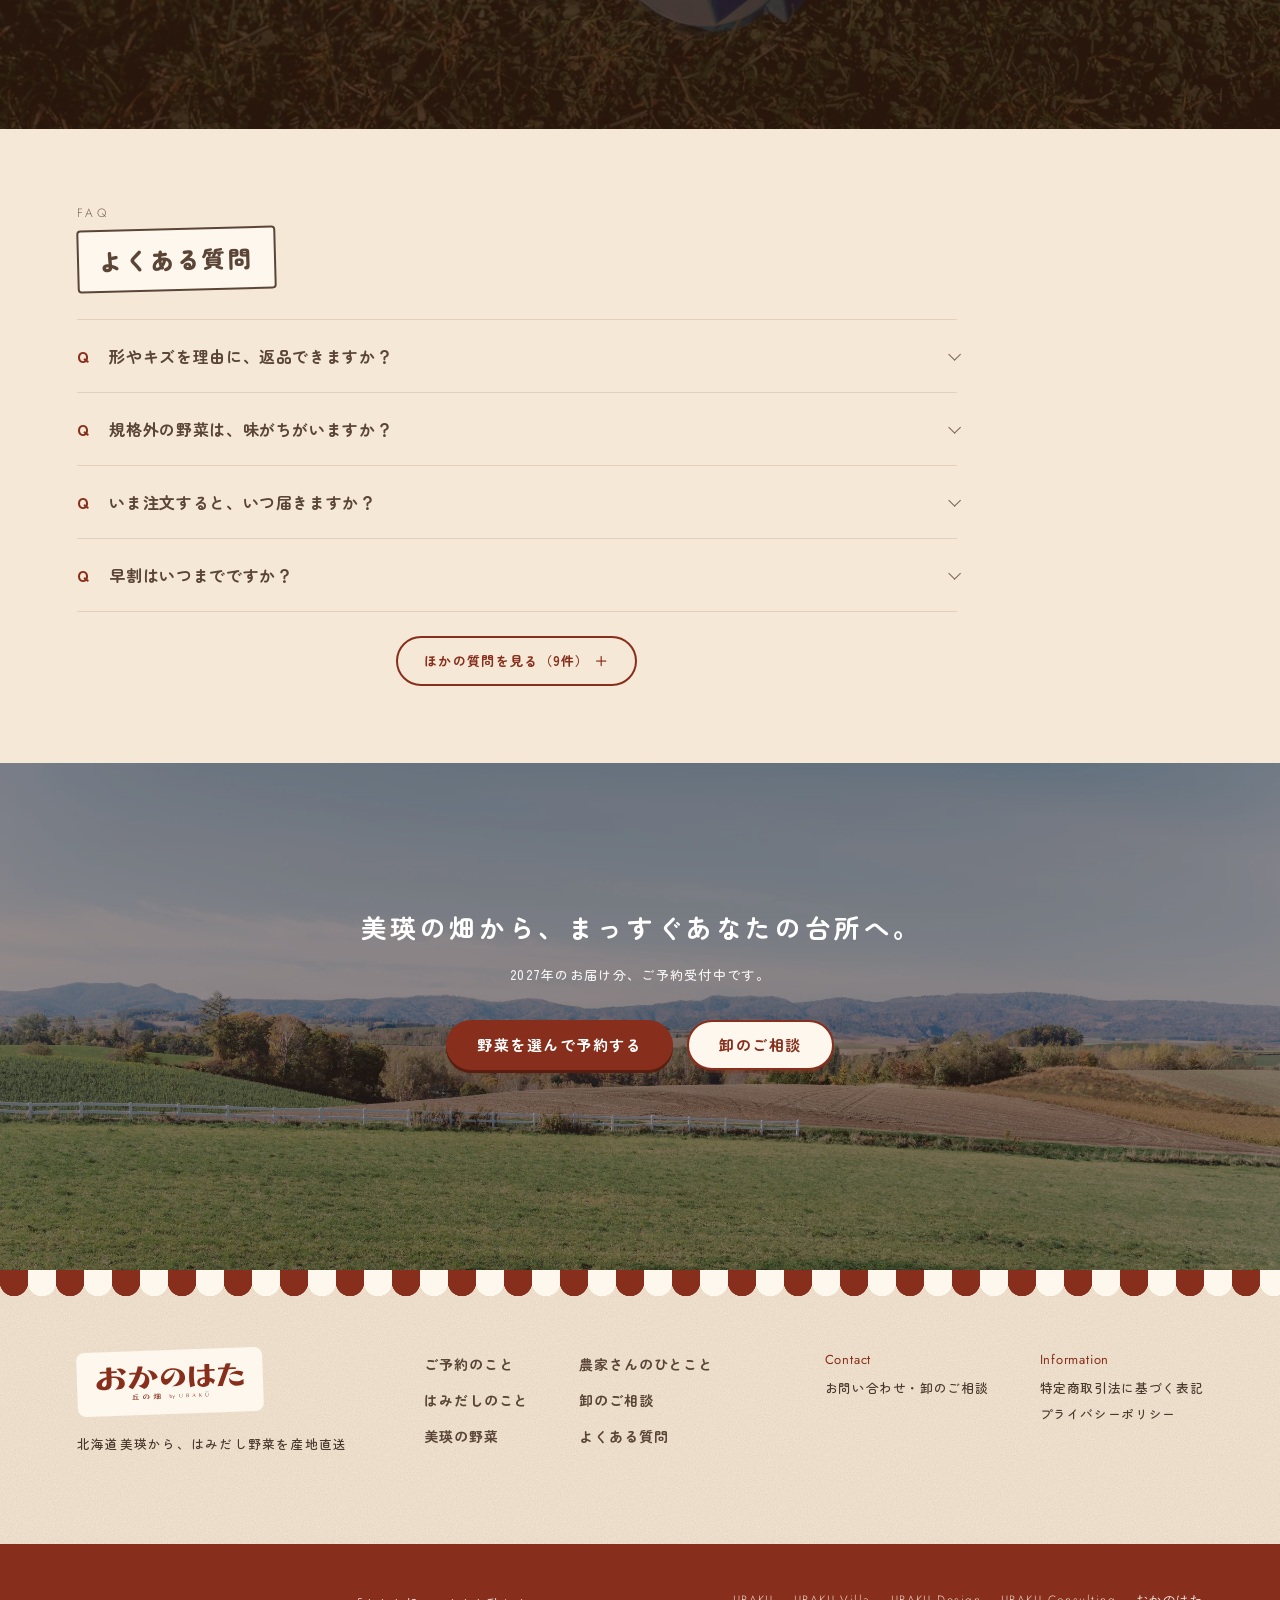
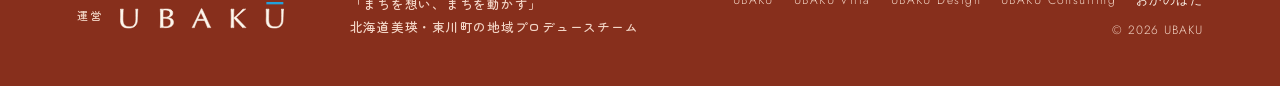
==== commit 84b07b90: "イントロを7日に1回に・写真にスマホ用の小さい版（800・1600px、画質88）と srcset Co-Authored-By: Claude Opus 5.5 <noreply@anthropic" ====
--- a/index.html
+++ b/index.html
@@ -292,9 +292,9 @@
 <div class="awning" aria-hidden="true"></div>
 <section class="hero hero--shop" id="top" aria-label="おかのはた">
   <div class="photo">
-    <div class="slide is-active"><img src="img/hero-3.webp" alt="秋の草の上にのせた3つのトマト" fetchpriority="high"></div>
-    <div class="slide"><img src="img/hero-2.webp" alt="木のテーブルに、かぼちゃと丸く並べたトマト" loading="lazy"></div>
-    <div class="slide"><img src="img/hero-1.webp" alt="色も大きさもふぞろいな、山盛りの美瑛のトマト" loading="lazy"></div>
+    <div class="slide is-active"><img srcset="img/hero-3-800w.webp 800w, img/hero-3-1600w.webp 1600w, img/hero-3.webp 2400w" sizes="(max-aspect-ratio: 3/2) 150vh, 100vw" src="img/hero-3.webp" alt="秋の草の上にのせた3つのトマト" fetchpriority="high"></div>
+    <div class="slide"><img srcset="img/hero-2-800w.webp 800w, img/hero-2-1600w.webp 1600w, img/hero-2.webp 2400w" sizes="(max-aspect-ratio: 3/2) 150vh, 100vw" src="img/hero-2.webp" alt="木のテーブルに、かぼちゃと丸く並べたトマト" loading="lazy"></div>
+    <div class="slide"><img srcset="img/hero-1-800w.webp 800w, img/hero-1-1600w.webp 1600w, img/hero-1.webp 2400w" sizes="(max-aspect-ratio: 3/2) 150vh, 100vw" src="img/hero-1.webp" alt="色も大きさもふぞろいな、山盛りの美瑛のトマト" loading="lazy"></div>
     <div class="hero-dots" aria-label="写真の切り替え"></div>
   </div>
   <div class="stall">
@@ -366,7 +366,7 @@
   <div class="bleed" id="story">
     <!-- 写真の上端の曲線（曲線より上を Reserve と同じ生成りで塗り、赤土の線を引く。2026-11-08 写真の上のすき間をなくした） -->
     <div class="hill hill--top" aria-hidden="true"><svg viewBox="0 0 1440 80" preserveAspectRatio="none"><path d="M0 0 L1440 0 L1440 40 C 980 0, 380 8, 0 54 Z" style="fill:var(--cream)"/><g class="ln-wrap"><path class="ln" d="M0 54 C 380 8, 980 0, 1440 40"/></g></svg></div>
-    <div class="bleed-photo" aria-hidden="true"><img src="img/story-bg.webp" alt="" loading="lazy"></div>
+    <div class="bleed-photo" aria-hidden="true"><img srcset="img/story-bg-800w.webp 800w, img/story-bg-1600w.webp 1600w, img/story-bg.webp 2400w" sizes="(max-aspect-ratio: 3/2) 150vh, 100vw" src="img/story-bg.webp" alt="" loading="lazy"></div>
     <div class="wrap">
       <div class="bleed-text reveal">
         <h2 class="title">STORY</h2>
@@ -420,7 +420,7 @@
       </div>
       <div class="items">
         <a class="item reveal" href="https://okanohata.base.shop/items/166038685">
-          <div class="ph zoom unveil"><span class="early-tag">早割<b>−300円</b></span><img src="img/asparagus-500g.webp" alt="ざるにのせたアスパラ" loading="lazy" width="1200" height="800"><span class="ph-note">写真はイメージです</span></div>
+          <div class="ph zoom unveil"><span class="early-tag">早割<b>−300円</b></span><img srcset="img/asparagus-500g-800w.webp 800w, img/asparagus-500g.webp 1200w" sizes="100vw" src="img/asparagus-500g.webp" alt="ざるにのせたアスパラ" loading="lazy" width="1200" height="800"><span class="ph-note">写真はイメージです</span></div>
           <div class="item-body">
             <span class="item-name"><span>アスパラ <span class="kg">500g</span></span><span class="price"><s class="price-was">2,299<small>円</small></s><span class="price-early">1,999<small>円</small></span></span></span>
             <span class="item-copy"><span class="item-count">約20〜25本<small>（目安）</small></span>まずはお試しに。</span>
@@ -449,7 +449,7 @@
       <div class="items">
         <!-- 商品のリンクは BASE の商品ページ（2026-11-15 つないだ。_make_b_full.py の C34） -->
         <a class="item reveal" href="https://okanohata.base.shop/items/166029579">
-          <div class="ph zoom unveil"><span class="early-tag">早割<b>−300円</b></span><img src="img/tomato-4kg.webp" alt="両手にのせた、美瑛のトマト" loading="lazy" width="1200" height="800"><span class="ph-note">写真はイメージです</span></div>
+          <div class="ph zoom unveil"><span class="early-tag">早割<b>−300円</b></span><img srcset="img/tomato-4kg-800w.webp 800w, img/tomato-4kg-1600w.webp 1600w, img/tomato-4kg.webp 2400w" sizes="100vw" src="img/tomato-4kg.webp" alt="両手にのせた、美瑛のトマト" loading="lazy" width="1200" height="800"><span class="ph-note">写真はイメージです</span></div>
           <div class="item-body">
             <span class="item-name"><span>トマト <span class="kg">4kg</span></span><span class="price"><s class="price-was">3,299<small>円</small></s><span class="price-early">2,999<small>円</small></span></span></span>
             <span class="item-copy"><span class="item-count">約20〜25個<small>（目安）</small></span>まずはご家庭で。<span class="nw-pc">サラダに、そのままに。</span></span>
@@ -457,7 +457,7 @@
           </div>
         </a>
         <a class="item reveal" href="https://okanohata.base.shop/items/166029676" style="transition-delay:.12s">
-          <div class="ph zoom unveil" style="--d:.12s"><span class="early-tag">早割<b>−300円</b></span><img src="img/tomato-6kg.webp" alt="山のように重なった、割れのあるトマト" loading="lazy" width="1200" height="800"><span class="ph-note">写真はイメージです</span></div>
+          <div class="ph zoom unveil" style="--d:.12s"><span class="early-tag">早割<b>−300円</b></span><img srcset="img/tomato-6kg-800w.webp 800w, img/tomato-6kg.webp 1200w" sizes="100vw" src="img/tomato-6kg.webp" alt="山のように重なった、割れのあるトマト" loading="lazy" width="1200" height="800"><span class="ph-note">写真はイメージです</span></div>
           <div class="item-body">
             <span class="item-name"><span>トマト <span class="kg">5kg</span></span><span class="price"><s class="price-was">3,599<small>円</small></s><span class="price-early">3,299<small>円</small></span></span></span>
             <span class="item-copy"><span class="item-count">約25〜30個<small>（目安）</small></span>煮込みにも、<span class="nw-pc">ソースにも。</span></span>
@@ -512,8 +512,8 @@
   <div class="wrap">
     <div class="farm-grid">
       <div class="farm-photos">
-        <div class="big unveil"><img src="img/farmer-1.webp" alt="トマトのハウスを歩く農家の島田さん" loading="lazy" width="1800" height="1200"></div>
-        <div class="small unveil" style="--d:.3s"><img src="img/farmer-2.webp" alt="トマトの手入れをする島田さん" loading="lazy" width="1200" height="800"></div>
+        <div class="big unveil"><img srcset="img/farmer-1-800w.webp 800w, img/farmer-1.webp 1800w" sizes="100vw" src="img/farmer-1.webp" alt="トマトのハウスを歩く農家の島田さん" loading="lazy" width="1800" height="1200"></div>
+        <div class="small unveil" style="--d:.3s"><img srcset="img/farmer-2-800w.webp 800w, img/farmer-2.webp 1200w" sizes="100vw" src="img/farmer-2.webp" alt="トマトの手入れをする島田さん" loading="lazy" width="1200" height="800"></div>
       </div>
       <div class="farm-text reveal">
         <h2 class="title">FARMERS</h2>
@@ -524,7 +524,7 @@
     </div>
     <!-- 畑に立つ UBAKU のメンバー（紹介文は ubaku.jp の Team と同じ） -->
     <div class="member reveal">
-      <div class="ph unveil"><img src="img/yamato.webp" alt="トマトのハウスに立つ UBAKU の Yamato" loading="lazy" width="1200" height="800"></div>
+      <div class="ph unveil"><img srcset="img/yamato-800w.webp 800w, img/yamato.webp 1200w" sizes="100vw" src="img/yamato.webp" alt="トマトのハウスに立つ UBAKU の Yamato" loading="lazy" width="1200" height="800"></div>
       <div>
         <span class="member-role">Field Director｜耕す人</span>
         <h3>Yamato<small style="font-size:12px;letter-spacing:.14em;margin-left:12px;color:var(--on-green-sub)">UBAKU</small></h3>
@@ -539,20 +539,20 @@
     <ul class="flow-track">
       <!-- 並び（2026-11-08 C18）：はみだし野菜らしい写真を足して14枚（story-1〜4・field-9＝追加.jpg・field-10＝追加2.jpg。mashuさん）。
            商品と同じ写真（field-3・field-8）は使わない。かぼちゃ（4・pumpkin-1・pumpkin-2・7）は隣り合わない、枝の写真（story-2・3・4・field-2・10）も続けない、木のベンチ（4・6・7）は離す -->
-      <li><img src="img/field-4.webp" alt="木のテーブルにのせたかぼちゃとトマト" loading="lazy" width="1200" height="800"></li>
-      <li><img src="img/story-1.webp" alt="色も形もそろわない、山盛りのトマト" loading="lazy" width="1600" height="1067"></li>
-      <li><img src="img/story-2.webp" alt="枝についたままの青いトマトを手袋で支える" loading="lazy" width="1600" height="1067"></li>
-      <li><img src="img/field-pumpkin-1.webp" alt="農家さんが手にのせた緑のかぼちゃ" loading="lazy" width="1200" height="800"></li>
-      <li><img src="img/field-6.webp" alt="木のテーブルに丸く並べたトマト" loading="lazy" width="1200" height="800"></li>
-      <li><img src="img/story-3.webp" alt="枝の小さなトマトに手をのばす" loading="lazy" width="1600" height="1067"></li>
-      <li><img src="img/field-pumpkin-2.webp" alt="丘の牧草地で、台の上に重ねたかぼちゃ" loading="lazy" width="1200" height="800"></li>
-      <li><img src="img/field-1.webp" alt="両手にのせた黄色いトマト" loading="lazy" width="1200" height="800"></li>
-      <li><img src="img/field-2.webp" alt="枝のトマトに手をのばす" loading="lazy" width="1200" height="800"></li>
-      <li><img src="img/field-7.webp" alt="丘を背に、木の台にのせたかぼちゃとトマト" loading="lazy" width="1200" height="800"></li>
-      <li><img src="img/field-5.webp" alt="草の上のトマト" loading="lazy" width="1200" height="800"></li>
-      <li><img src="img/story-4.webp" alt="枝に一つだけ実った、形のふぞろいなトマト" loading="lazy" width="1600" height="1067"></li>
-      <li><img src="img/field-9.webp" alt="台の上の、ひびの入ったトマト" loading="lazy" width="1200" height="800"></li>
-      <li><img src="img/field-10.webp" alt="枝で育つ、まだ青いトマト" loading="lazy" width="1200" height="800"></li>
+      <li><img srcset="img/field-4-800w.webp 800w, img/field-4.webp 1200w" sizes="100vw" src="img/field-4.webp" alt="木のテーブルにのせたかぼちゃとトマト" loading="lazy" width="1200" height="800"></li>
+      <li><img srcset="img/story-1-800w.webp 800w, img/story-1.webp 1600w" sizes="100vw" src="img/story-1.webp" alt="色も形もそろわない、山盛りのトマト" loading="lazy" width="1600" height="1067"></li>
+      <li><img srcset="img/story-2-800w.webp 800w, img/story-2.webp 1600w" sizes="100vw" src="img/story-2.webp" alt="枝についたままの青いトマトを手袋で支える" loading="lazy" width="1600" height="1067"></li>
+      <li><img srcset="img/field-pumpkin-1-800w.webp 800w, img/field-pumpkin-1.webp 1200w" sizes="100vw" src="img/field-pumpkin-1.webp" alt="農家さんが手にのせた緑のかぼちゃ" loading="lazy" width="1200" height="800"></li>
+      <li><img srcset="img/field-6-800w.webp 800w, img/field-6.webp 1200w" sizes="100vw" src="img/field-6.webp" alt="木のテーブルに丸く並べたトマト" loading="lazy" width="1200" height="800"></li>
+      <li><img srcset="img/story-3-800w.webp 800w, img/story-3.webp 1600w" sizes="100vw" src="img/story-3.webp" alt="枝の小さなトマトに手をのばす" loading="lazy" width="1600" height="1067"></li>
+      <li><img srcset="img/field-pumpkin-2-800w.webp 800w, img/field-pumpkin-2.webp 1200w" sizes="100vw" src="img/field-pumpkin-2.webp" alt="丘の牧草地で、台の上に重ねたかぼちゃ" loading="lazy" width="1200" height="800"></li>
+      <li><img srcset="img/field-1-800w.webp 800w, img/field-1.webp 1200w" sizes="100vw" src="img/field-1.webp" alt="両手にのせた黄色いトマト" loading="lazy" width="1200" height="800"></li>
+      <li><img srcset="img/field-2-800w.webp 800w, img/field-2.webp 1200w" sizes="100vw" src="img/field-2.webp" alt="枝のトマトに手をのばす" loading="lazy" width="1200" height="800"></li>
+      <li><img srcset="img/field-7-800w.webp 800w, img/field-7.webp 1200w" sizes="100vw" src="img/field-7.webp" alt="丘を背に、木の台にのせたかぼちゃとトマト" loading="lazy" width="1200" height="800"></li>
+      <li><img srcset="img/field-5-800w.webp 800w, img/field-5.webp 1200w" sizes="100vw" src="img/field-5.webp" alt="草の上のトマト" loading="lazy" width="1200" height="800"></li>
+      <li><img srcset="img/story-4-800w.webp 800w, img/story-4.webp 1600w" sizes="100vw" src="img/story-4.webp" alt="枝に一つだけ実った、形のふぞろいなトマト" loading="lazy" width="1600" height="1067"></li>
+      <li><img srcset="img/field-9-800w.webp 800w, img/field-9.webp 1200w" sizes="100vw" src="img/field-9.webp" alt="台の上の、ひびの入ったトマト" loading="lazy" width="1200" height="800"></li>
+      <li><img srcset="img/field-10-800w.webp 800w, img/field-10.webp 1200w" sizes="100vw" src="img/field-10.webp" alt="枝で育つ、まだ青いトマト" loading="lazy" width="1200" height="800"></li>
     </ul>
   </div>
   <p class="flow-cap">2026年10月、美瑛の畑で</p>
@@ -560,7 +560,7 @@
 
 <!-- ⑥ Wholesale：卸のご相談（mashuさん「お店の卸も強調したい」）。写真に重ねた大きな帯 -->
 <section class="ws" id="wholesale">
-  <div class="ws-photo unveil" aria-hidden="true"><img src="img/wholesale.webp" alt="" loading="lazy"></div>
+  <div class="ws-photo unveil" aria-hidden="true"><img srcset="img/wholesale-800w.webp 800w, img/wholesale-1600w.webp 1600w, img/wholesale.webp 2400w" sizes="(max-aspect-ratio: 3/2) 150vh, 100vw" src="img/wholesale.webp" alt="" loading="lazy"></div>
   <div class="wrap">
     <div class="reveal">
       <h2 class="title">WHOLESALE</h2>
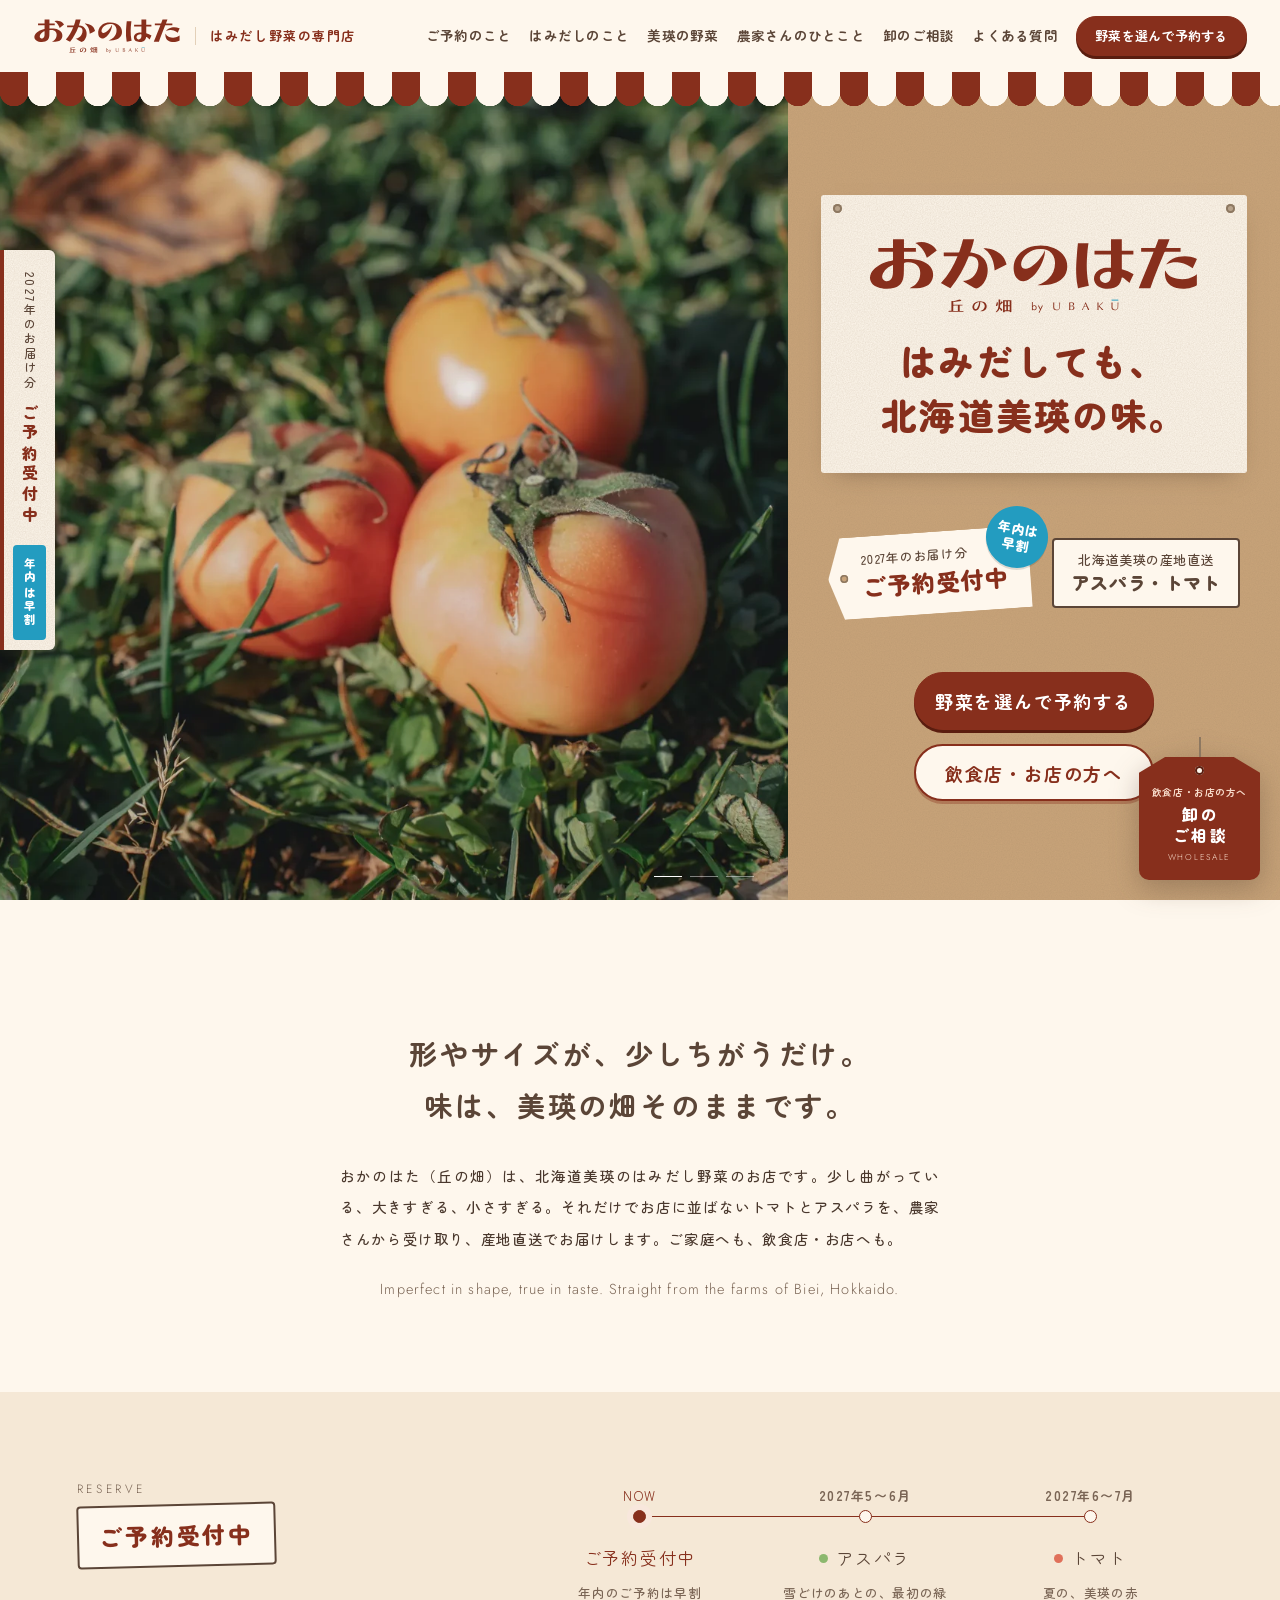
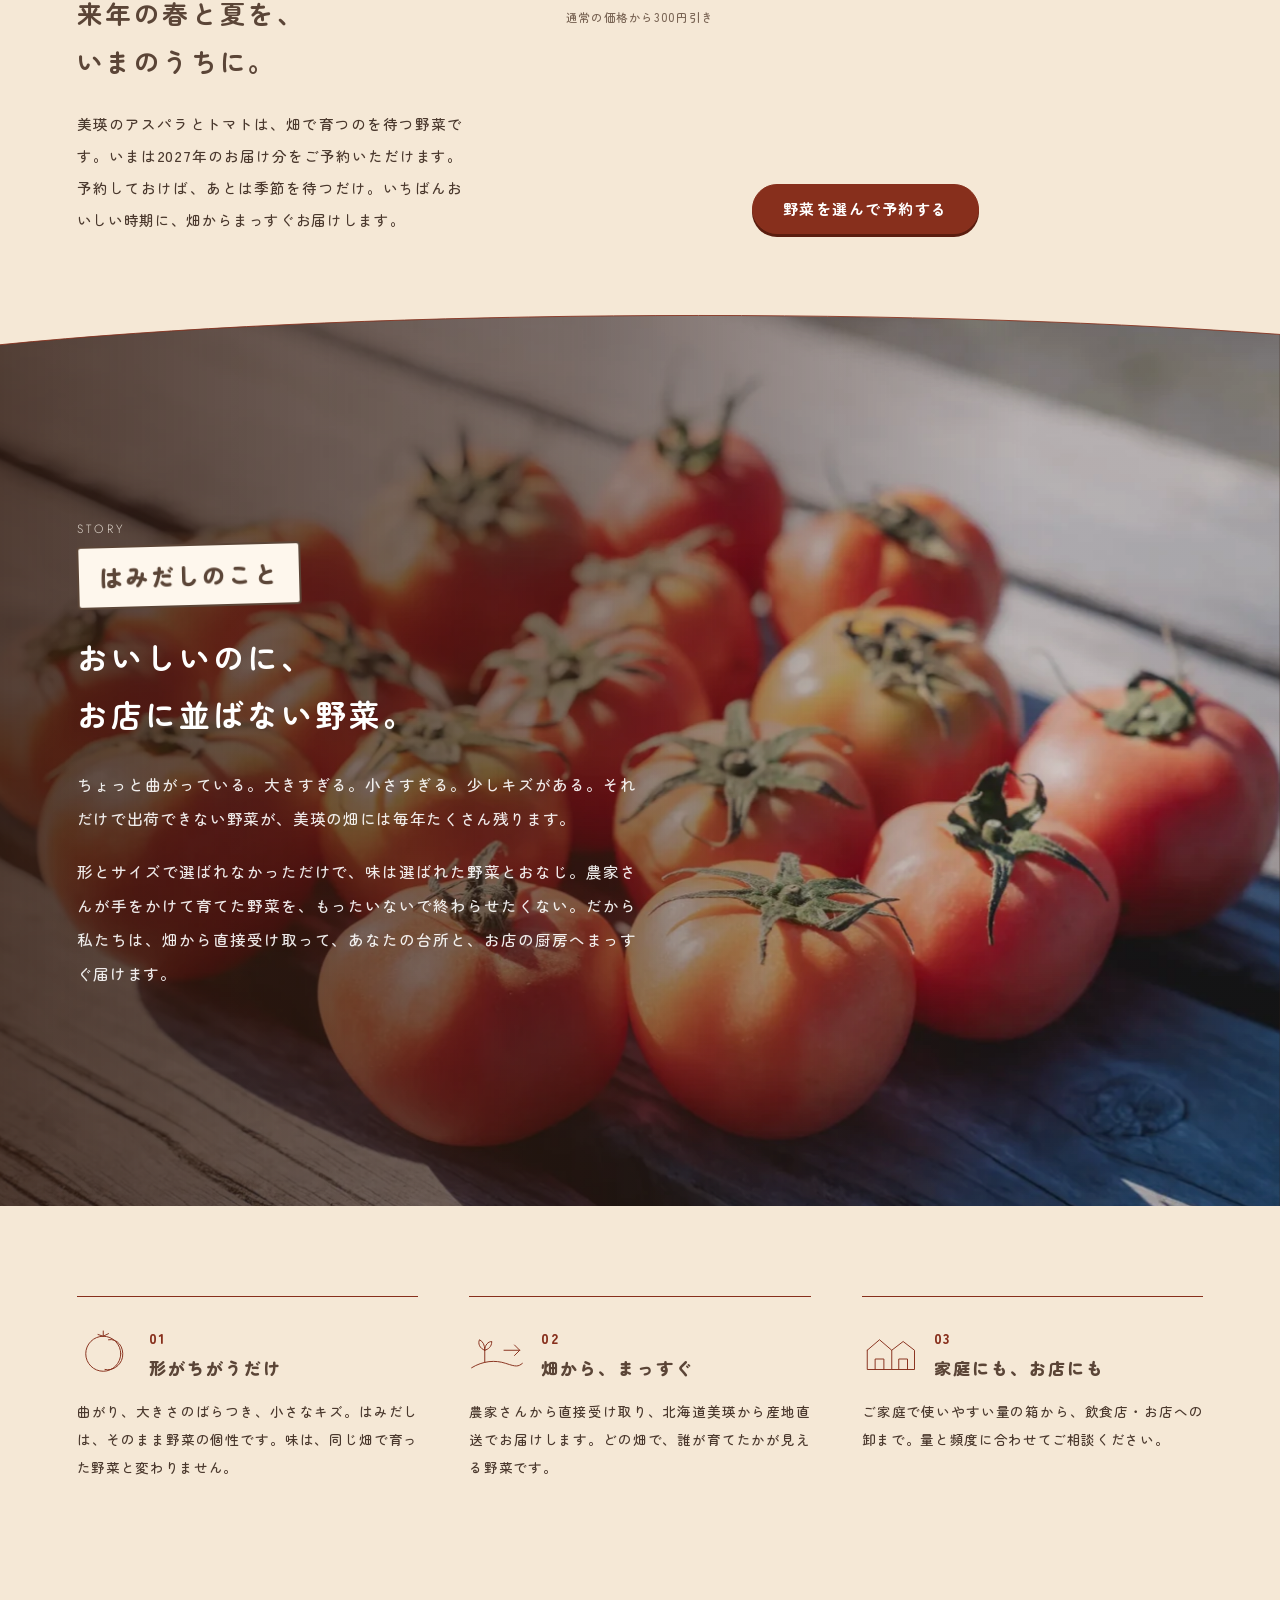
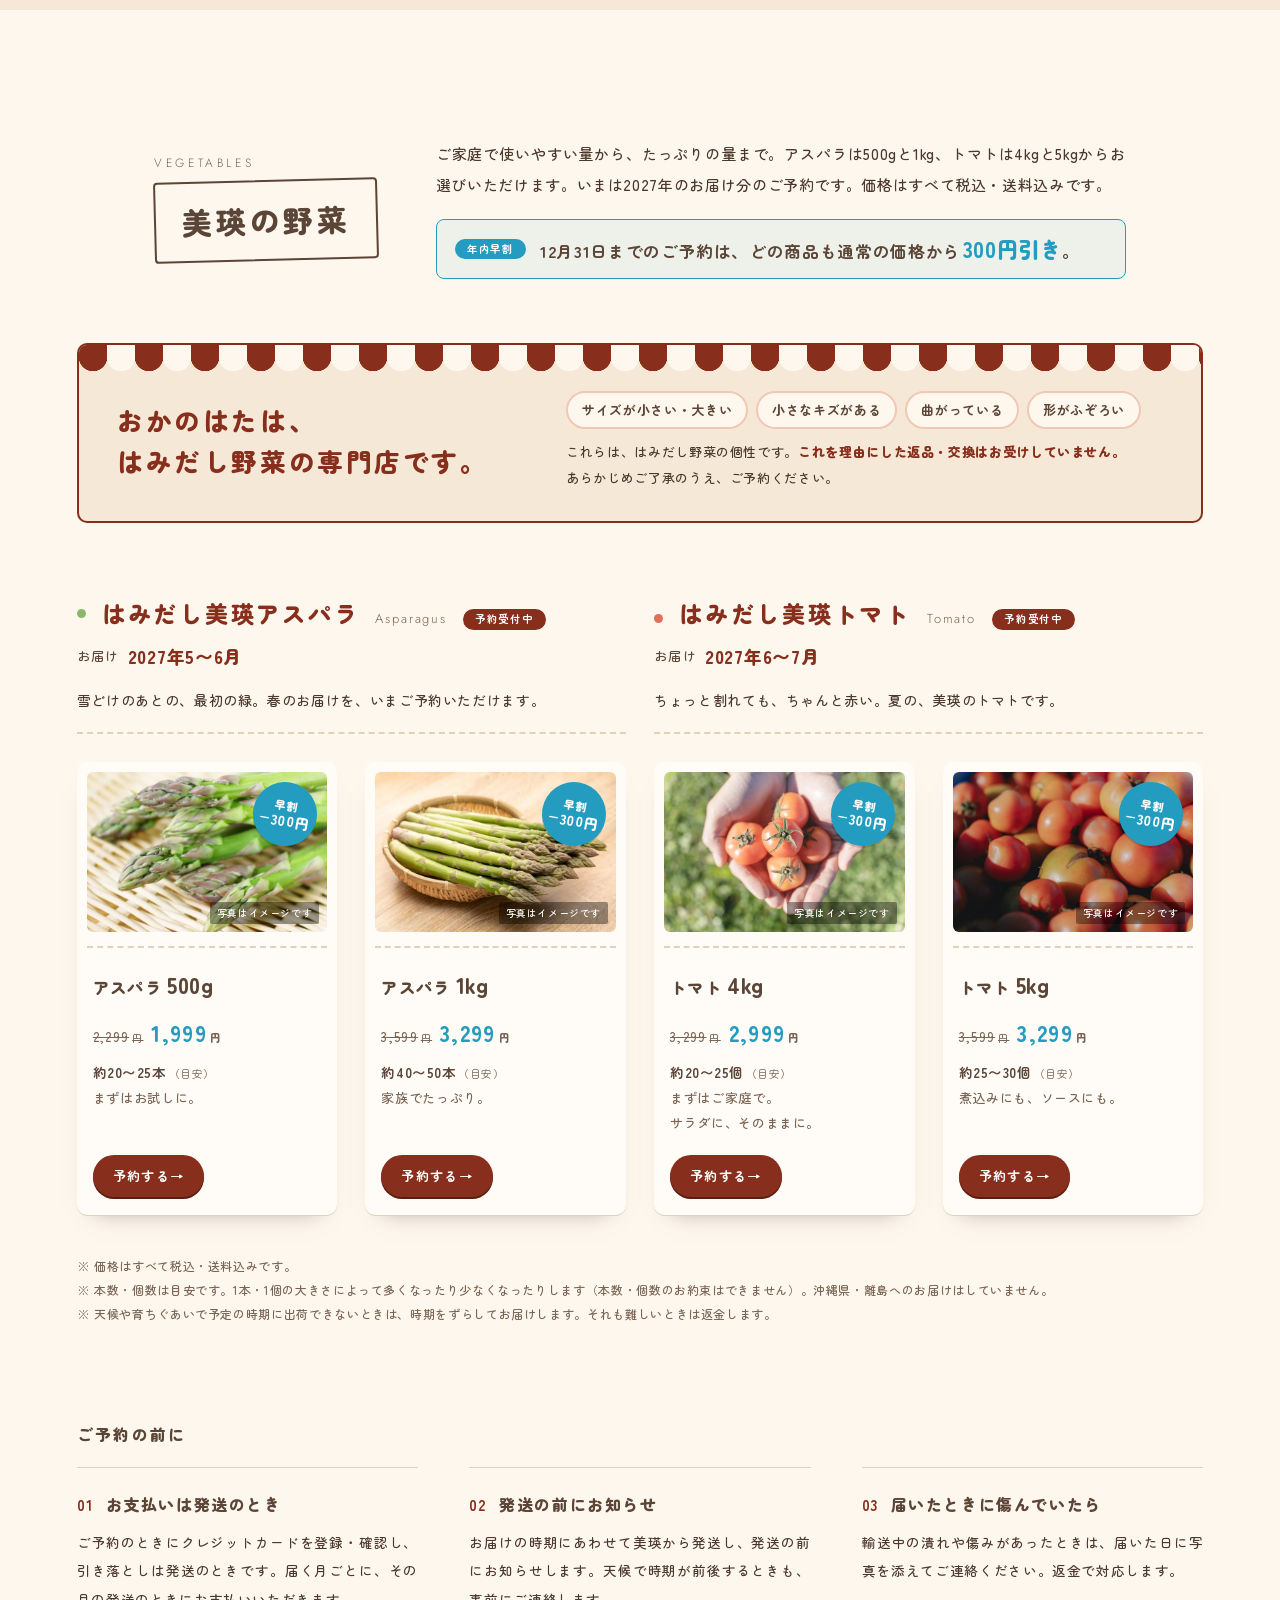
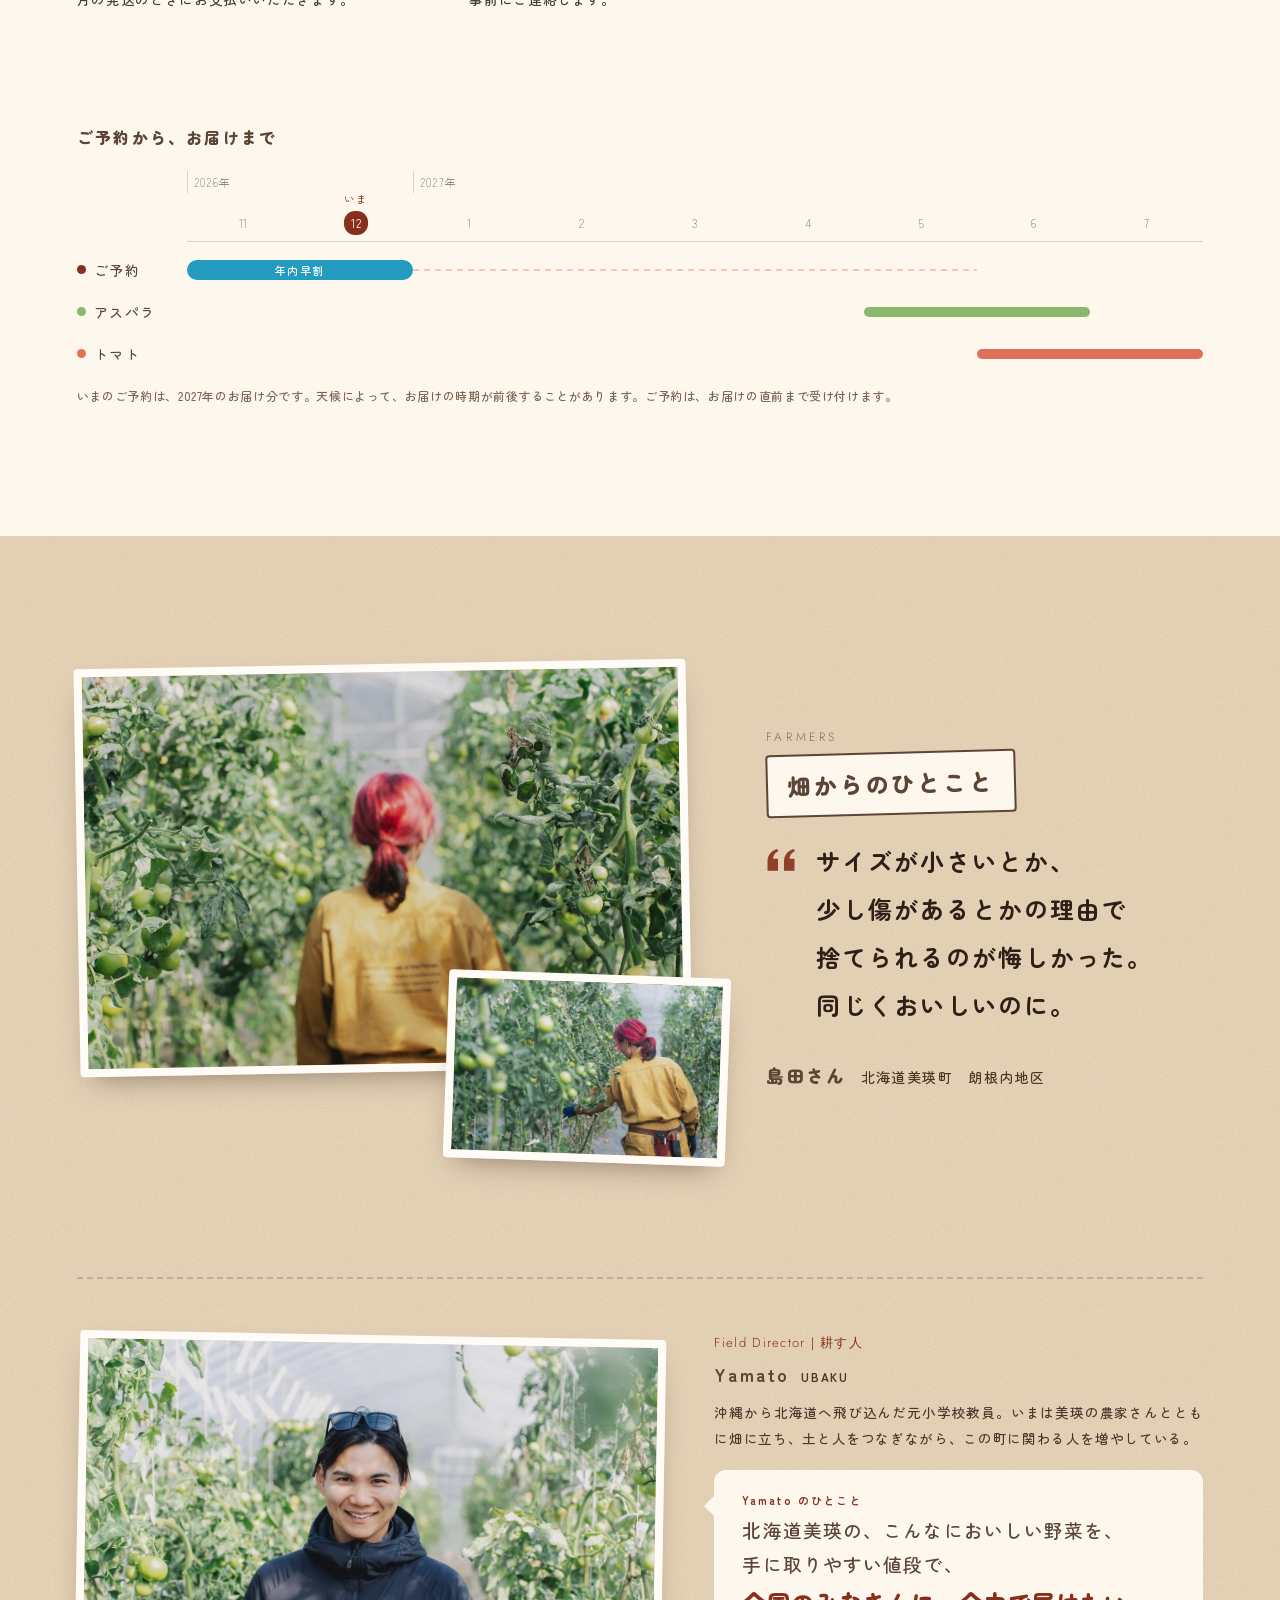
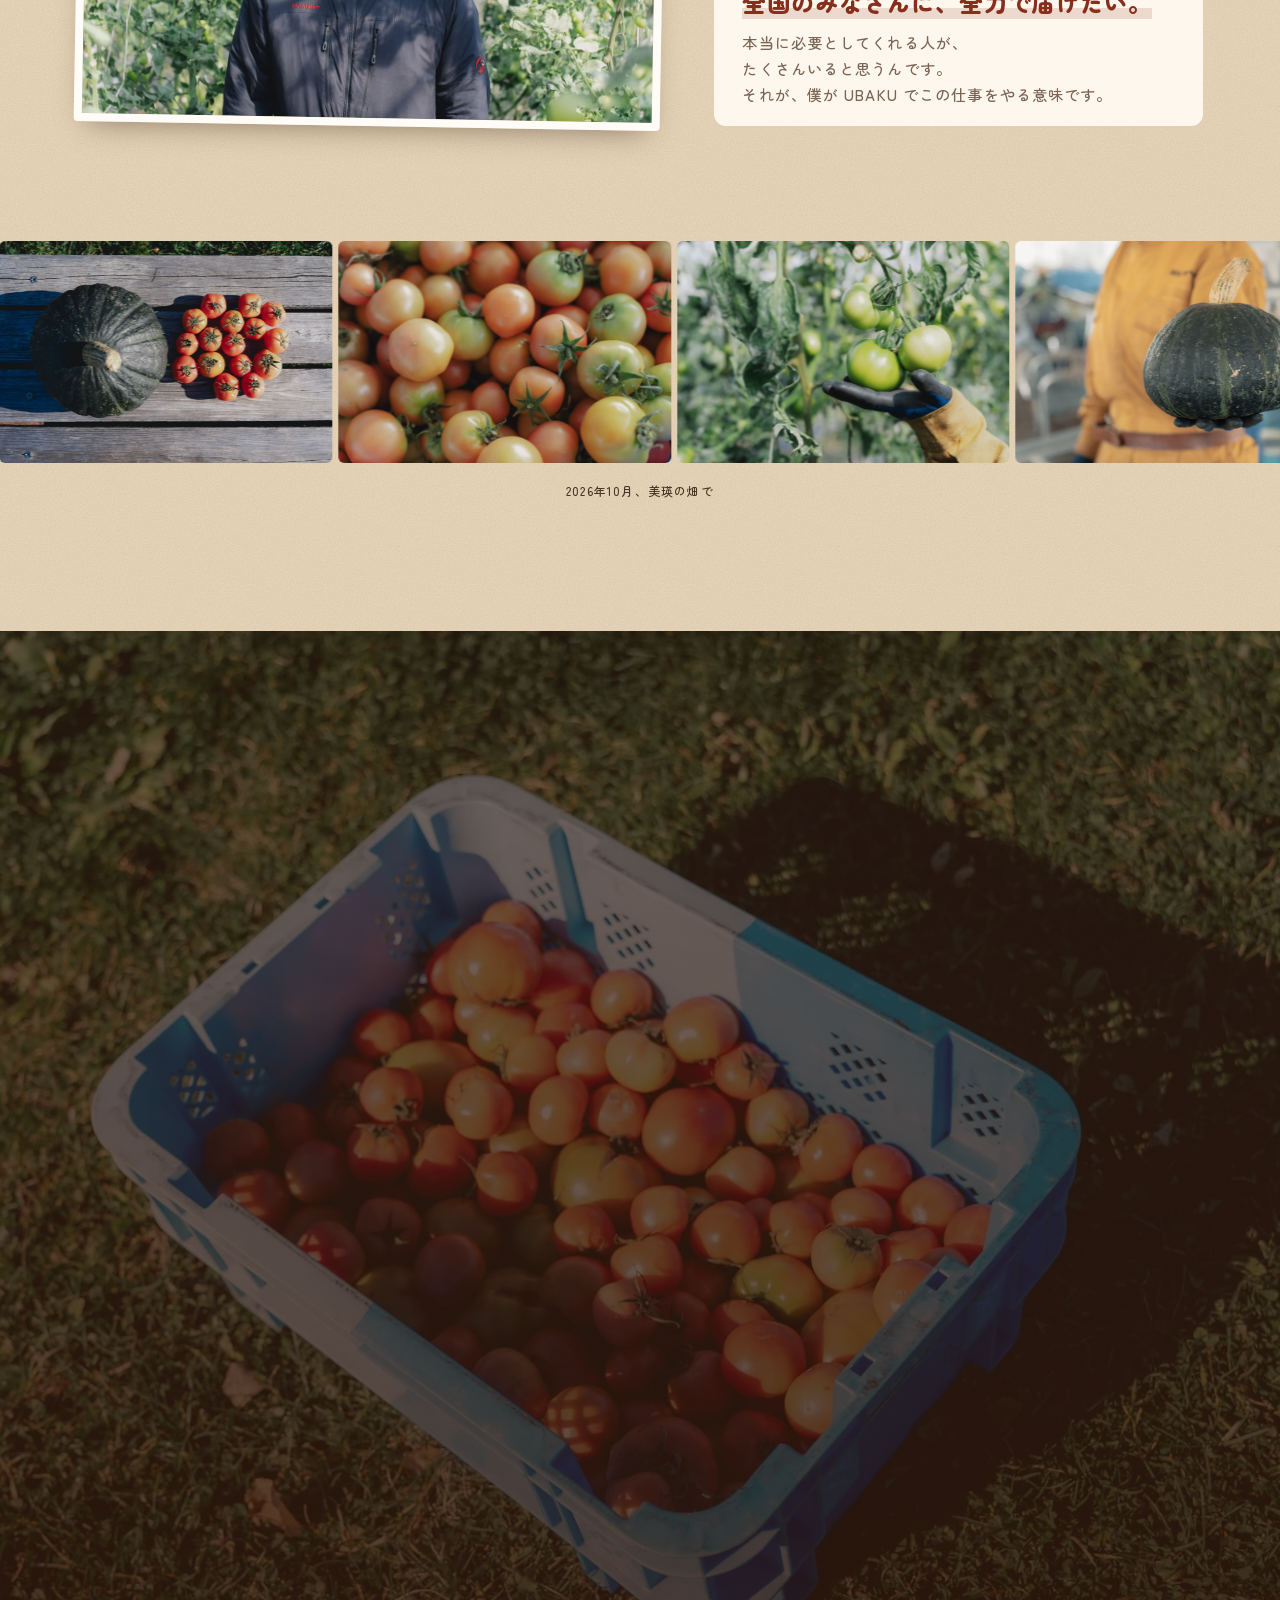
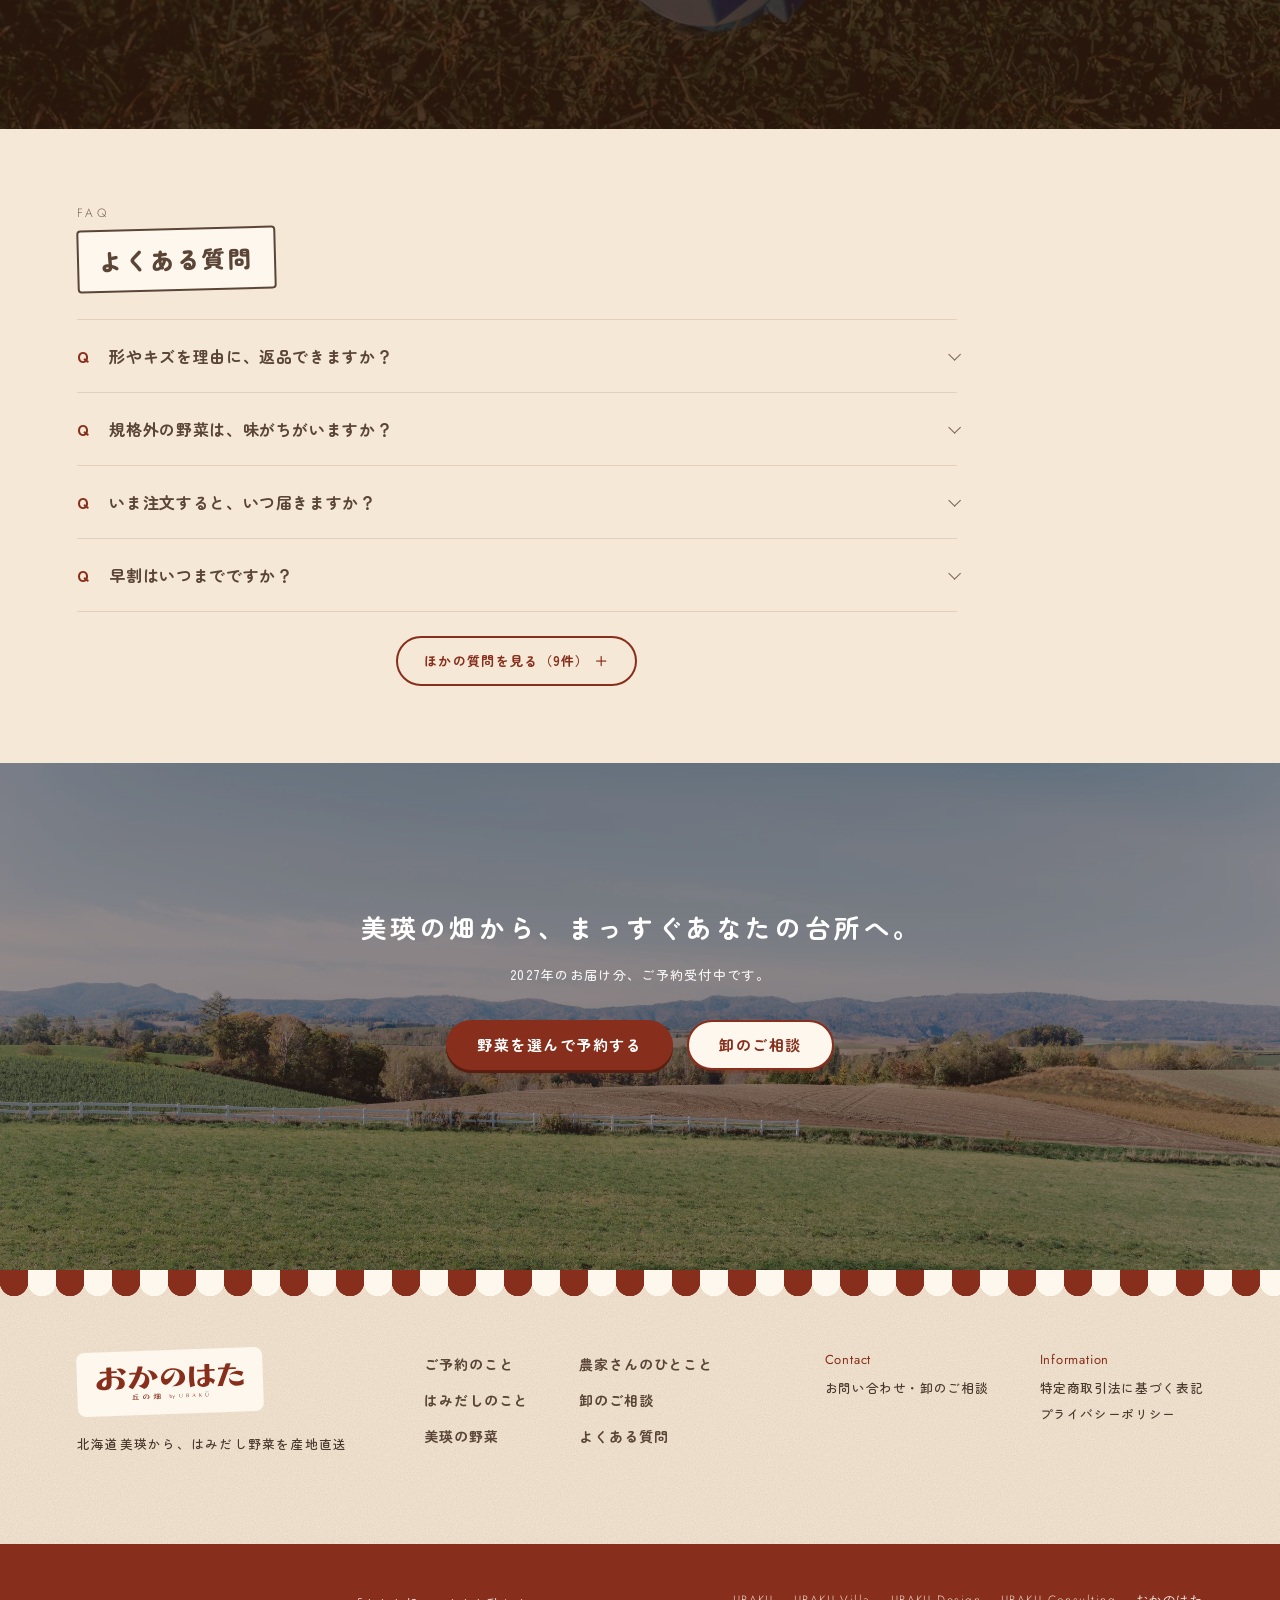
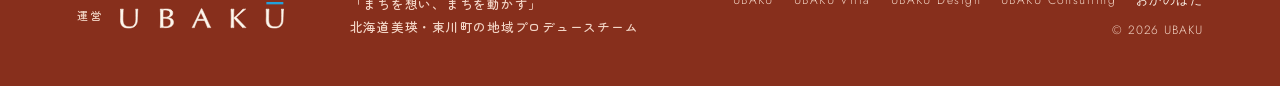
==== commit b866a6af: "スマホ点検：本文の行間を1.9に・お届けの暦の小さい字を少し大きく・よくある質問の最後の行を整える Co-Authored-By: Claude Opus 5.5 <noreply@anthropic" ====
--- a/index.html
+++ b/index.html
@@ -590,7 +590,7 @@
       <details><summary><span>形やキズを理由に、返品できますか？</span></summary><p>できません。おかのはたは、はみだし野菜の専門店です。サイズが小さい・小さなキズがある・曲がっている・形がふぞろい、といった理由での返品・交換はお受けしていません。輸送中の潰れや傷みは、届いた日に写真を添えてご連絡ください。返金で対応します。</p></details>
       <details><summary><span>規格外の野菜は、味がちがいますか？</span></summary><p>ちがいません。形や大きさで出荷できなかっただけで、同じ畑で同じように育った野菜です。</p></details>
       <details><summary><span>いま注文すると、いつ届きますか？</span></summary><p>いまは2027年のお届け分のご予約です。アスパラは2027年5〜6月、トマトは6〜7月にお届けします。天候によって前後することがあり、発送の前にお知らせします。</p></details>
-      <details><summary><span>早割はいつまでですか？</span></summary><p>2026年12月31日までのご予約が早割です。どの商品も、通常の価格から300円引きになります。</p></details>
+      <details><summary><span>早割はいつまでですか？</span></summary><p>2026年12月31日までのご予約が早割です。どの商品も、通常の価格から300円引きに<span class="nw">なります。</span></p></details>
       <details><summary><span>お支払いはいつですか？</span></summary><p>クレジットカードでのお支払いです。ご予約のときにカードを登録・確認し、引き落としは発送のときです。いくつかの月をご予約いただいたときは、それぞれの月の発送のときにお支払いいただきます。</p></details>
       <details><summary><span>飲食店・お店で使いたいのですが。</span></summary><p>卸のご相談を承っています。ubaku.jp のお問い合わせから、種別「野菜・食」で、お店の名前・使いたい野菜・量と頻度をお送りください。</p></details>
       <details><summary><span>予約をキャンセルできますか？</span></summary><p>アスパラは2027年4月30日まで、トマトは2027年5月31日までキャンセルできます。</p></details>
--- a/okanohata.css
+++ b/okanohata.css
@@ -325,8 +325,8 @@
 @media (max-width:760px){
   :root{--sec-y:46px}
   /* 行と行のあいだを少し詰める（本文は 2.0〜2.2 → 1.85） */
-  body{line-height:1.85}
-  main p:not(.catch):not(.quote):not(.cta-lead),.faq details p,.item-copy{line-height:1.85 !important}
+  body{line-height:1.9}   /* 2026-11-25 スマホ点検：共通ルールの 1.9 に（前は 1.85） */
+  main p:not(.catch):not(.quote):not(.cta-lead),.faq details p,.item-copy{line-height:1.9 !important}
   .catch{line-height:1.7}
   .intro{padding:40px 0 30px}
   /* 予約受付中・アスパラ・トマトを横に3つ並べて小さく */
@@ -714,3 +714,9 @@
 /* C43（2026-11-22 mashuさん「フッターのロゴが（白い札の）真ん中じゃない」）：PC では札が列の幅いっぱいに伸び、ロゴが左に寄っていた。
    札の幅をロゴに合わせ（fit-content）、ロゴを札の真ん中に置く。スマホも同じ指定で変わらない */
 .footer-home .brand{width:fit-content;justify-content:center}
+
+/* 2026-11-25 スマホ点検：お届けの暦の小さい字を少し大きく（年 9.5px→10.5px・早割 9px→10px。iPhone で読めるように） */
+@media (max-width:760px){
+  .koyomi-grid .yr{font-size:10.5px}
+  .koyomi-bar--early em{font-size:10px}
+}
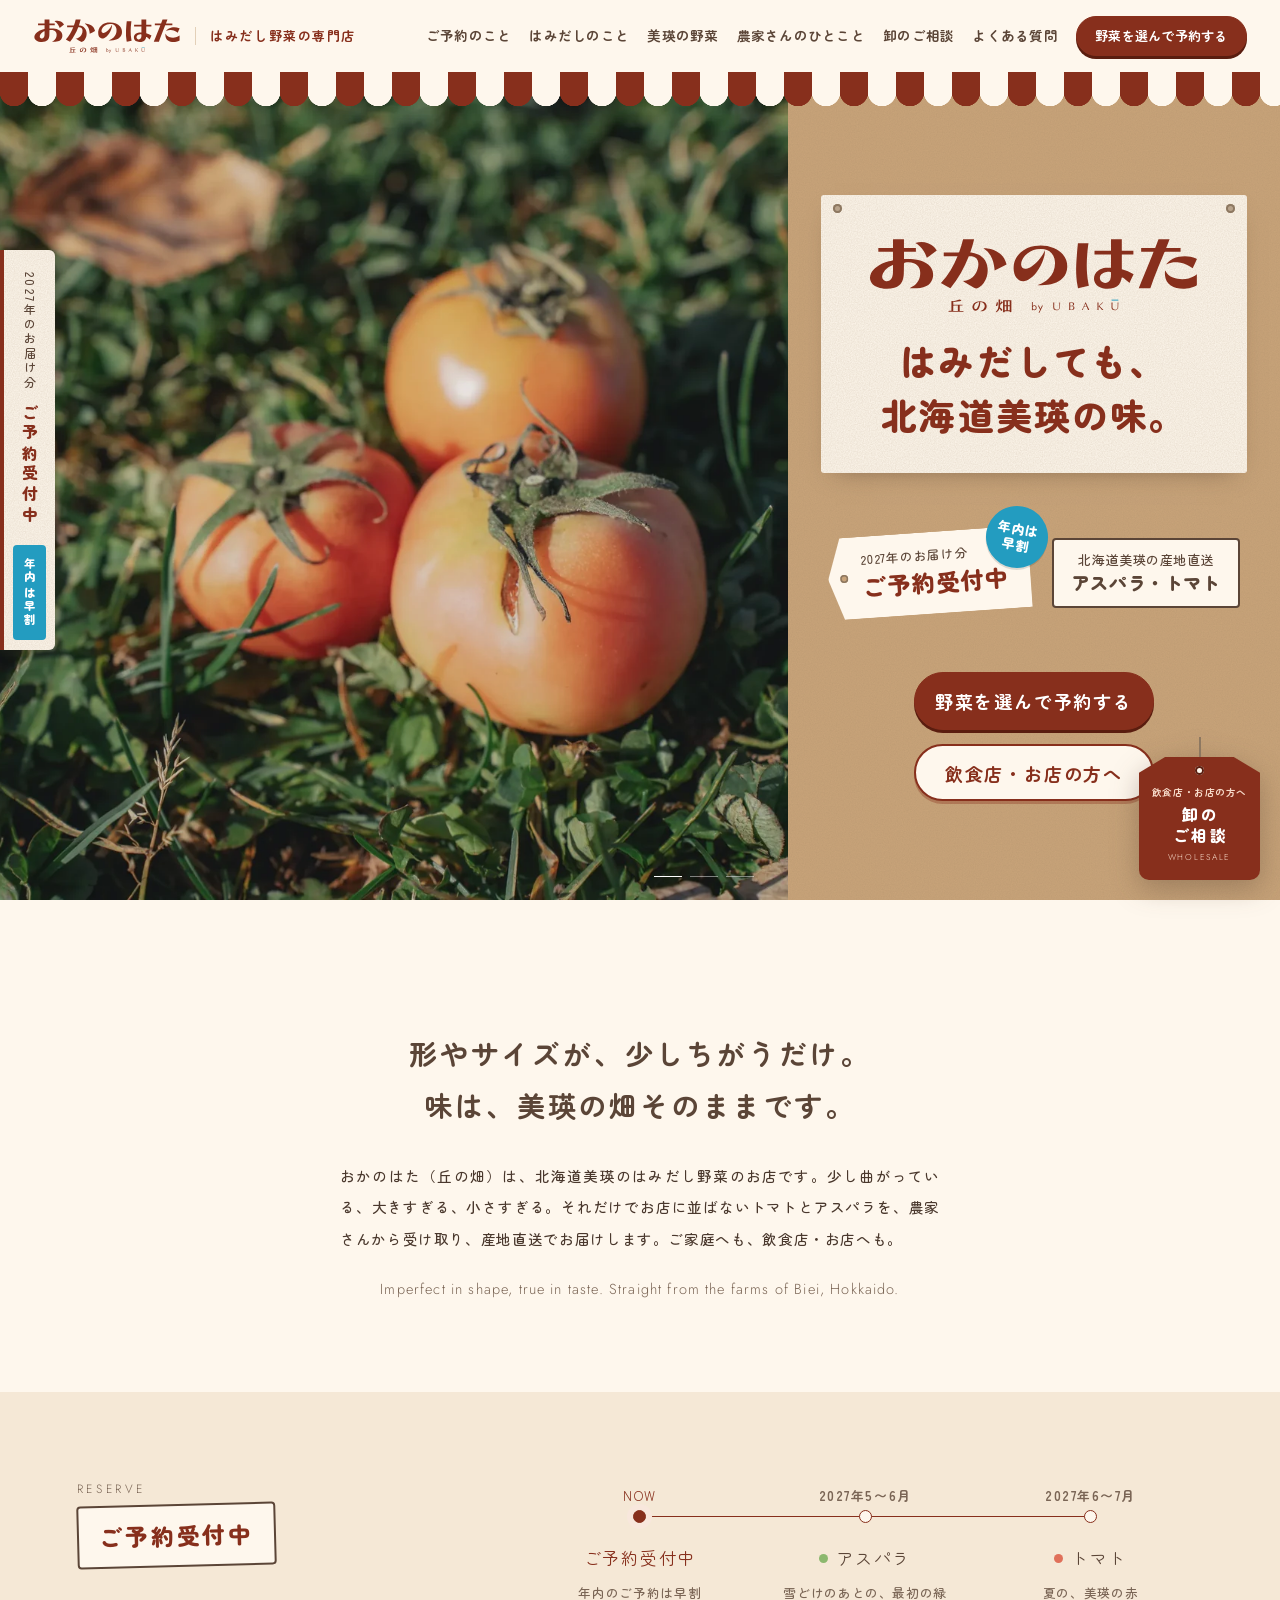
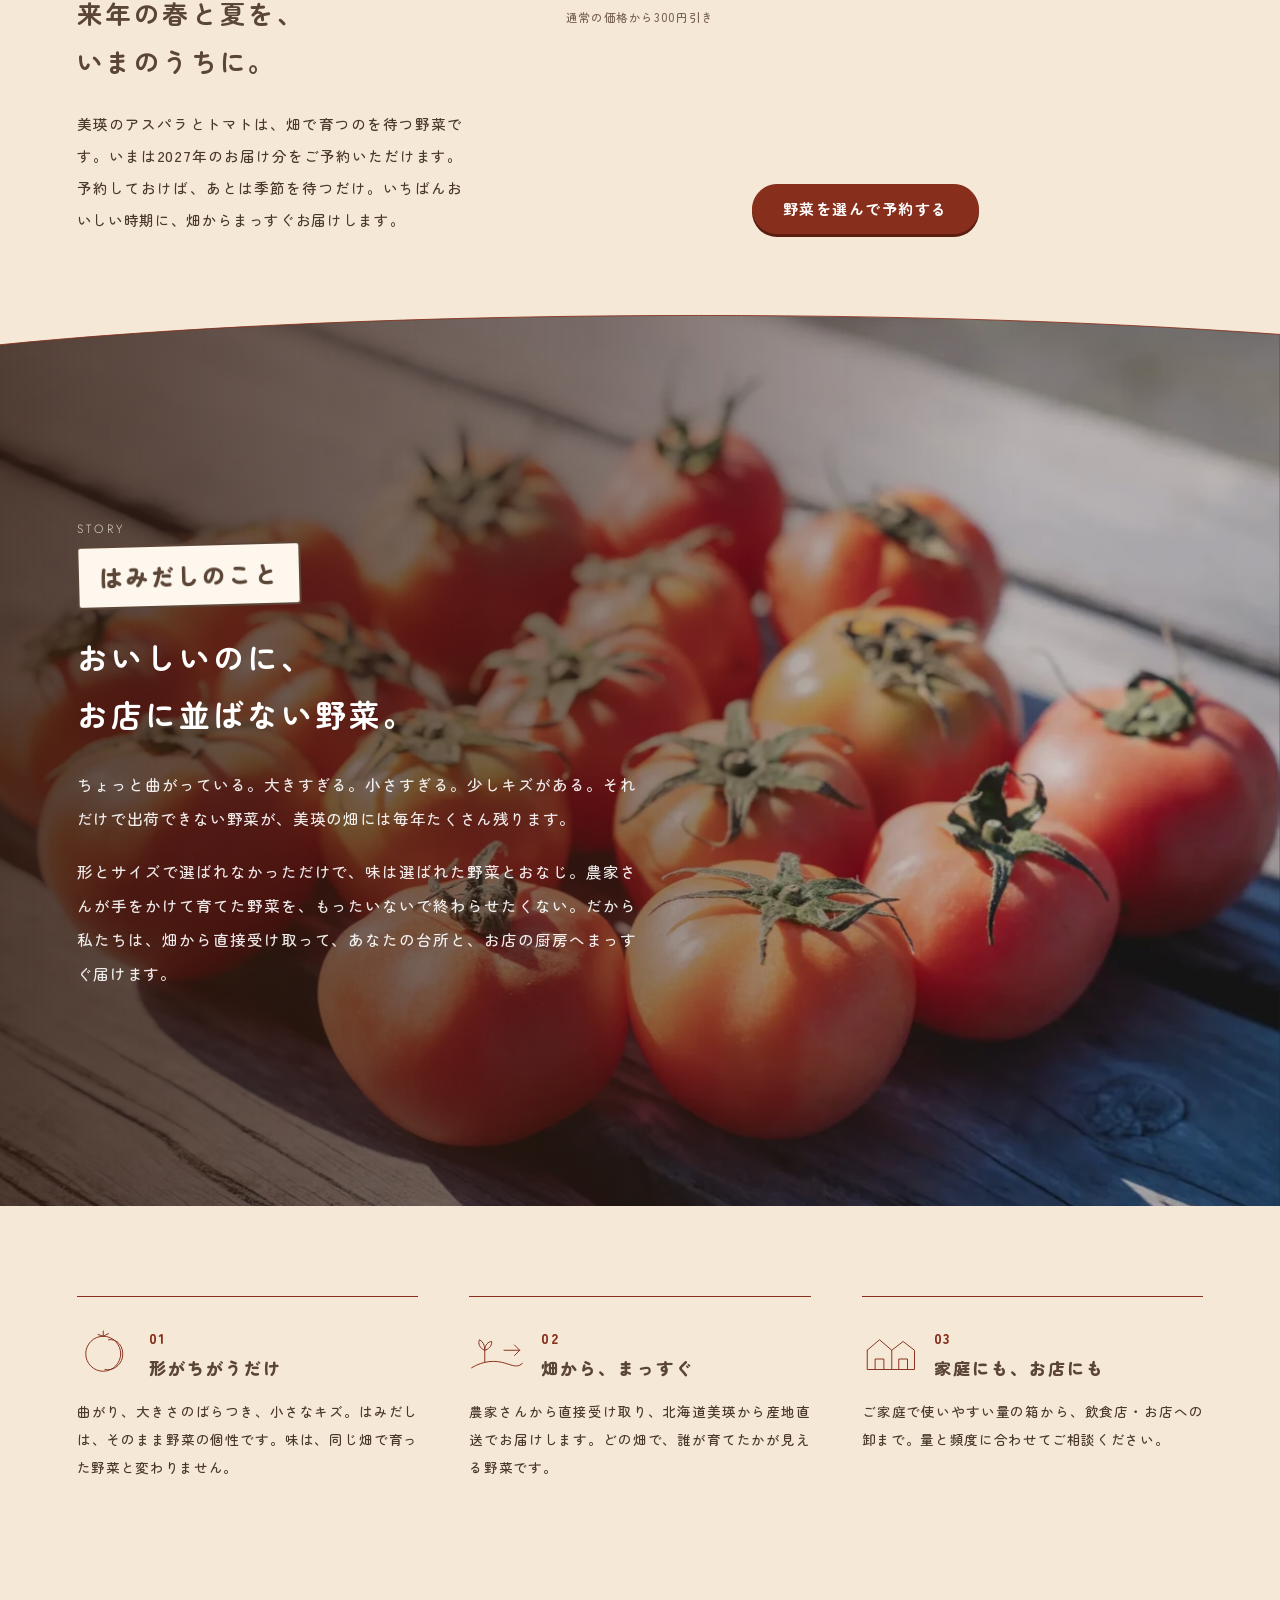
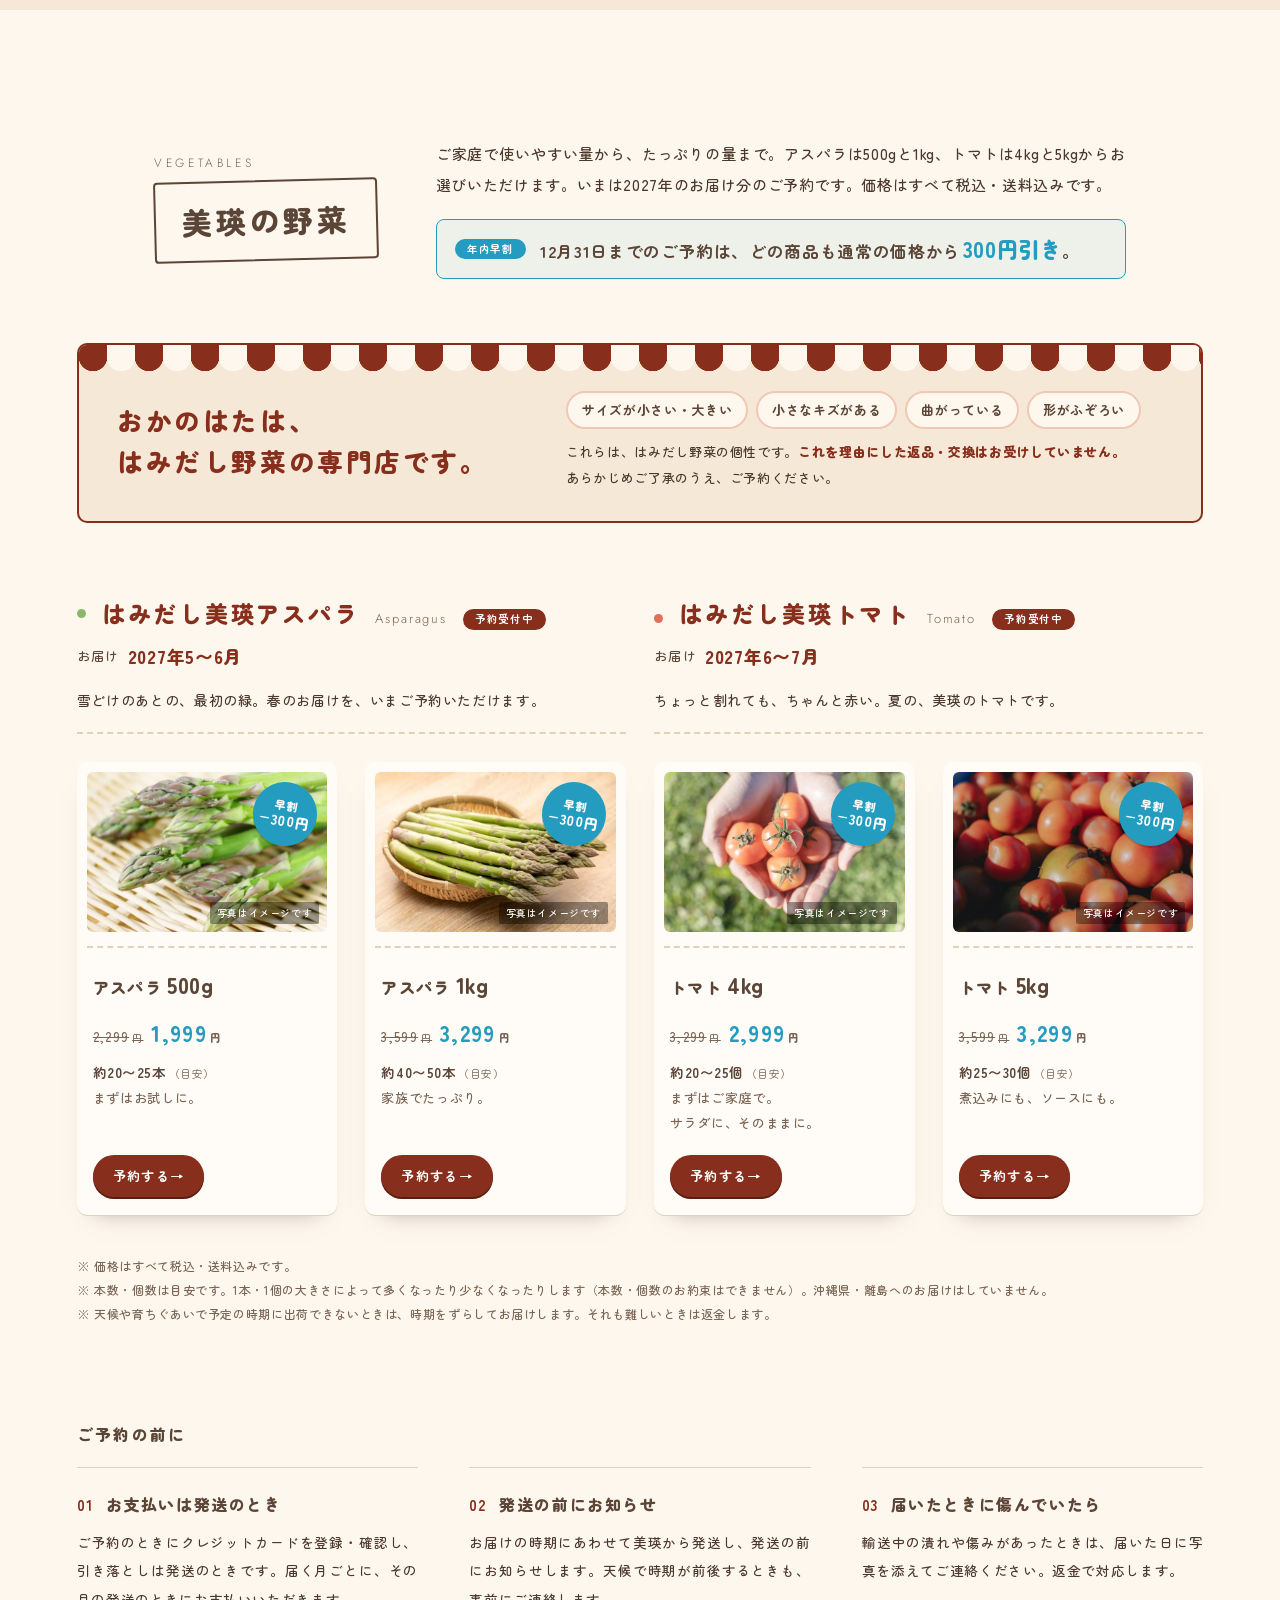
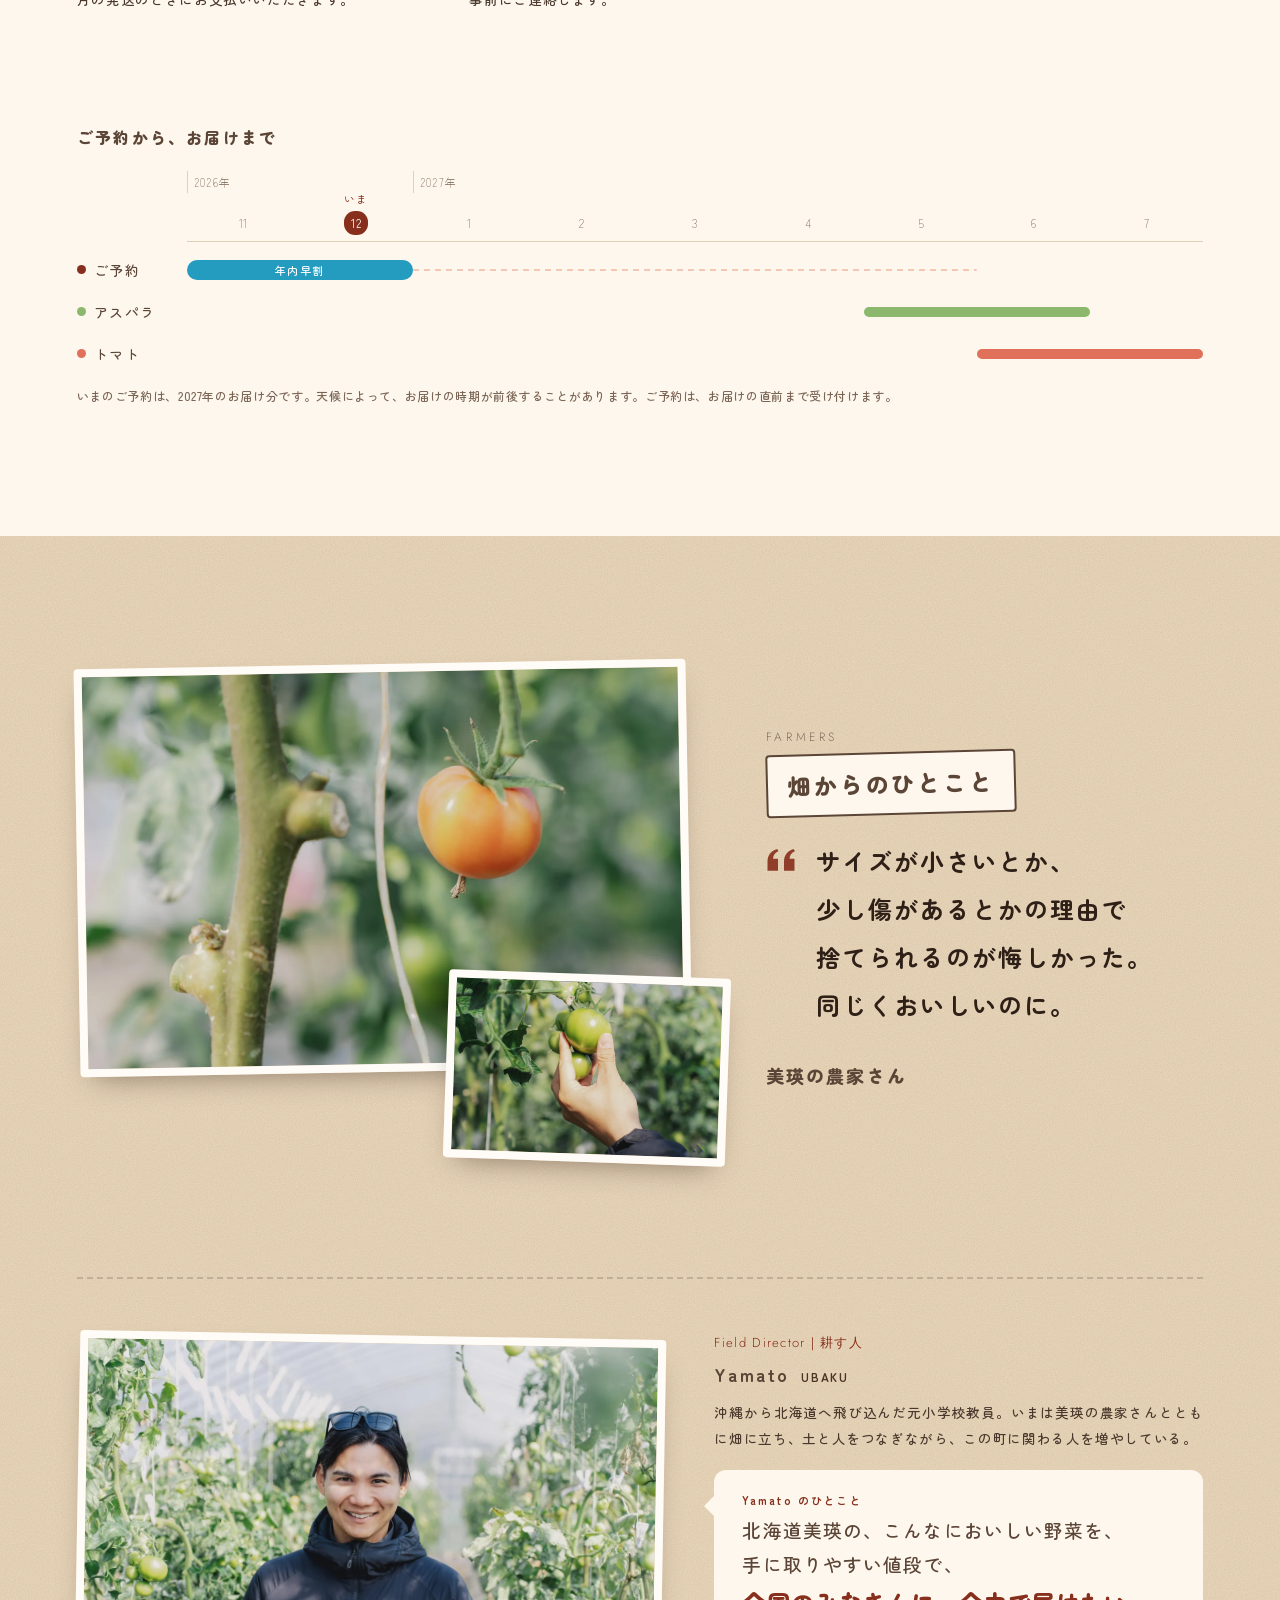
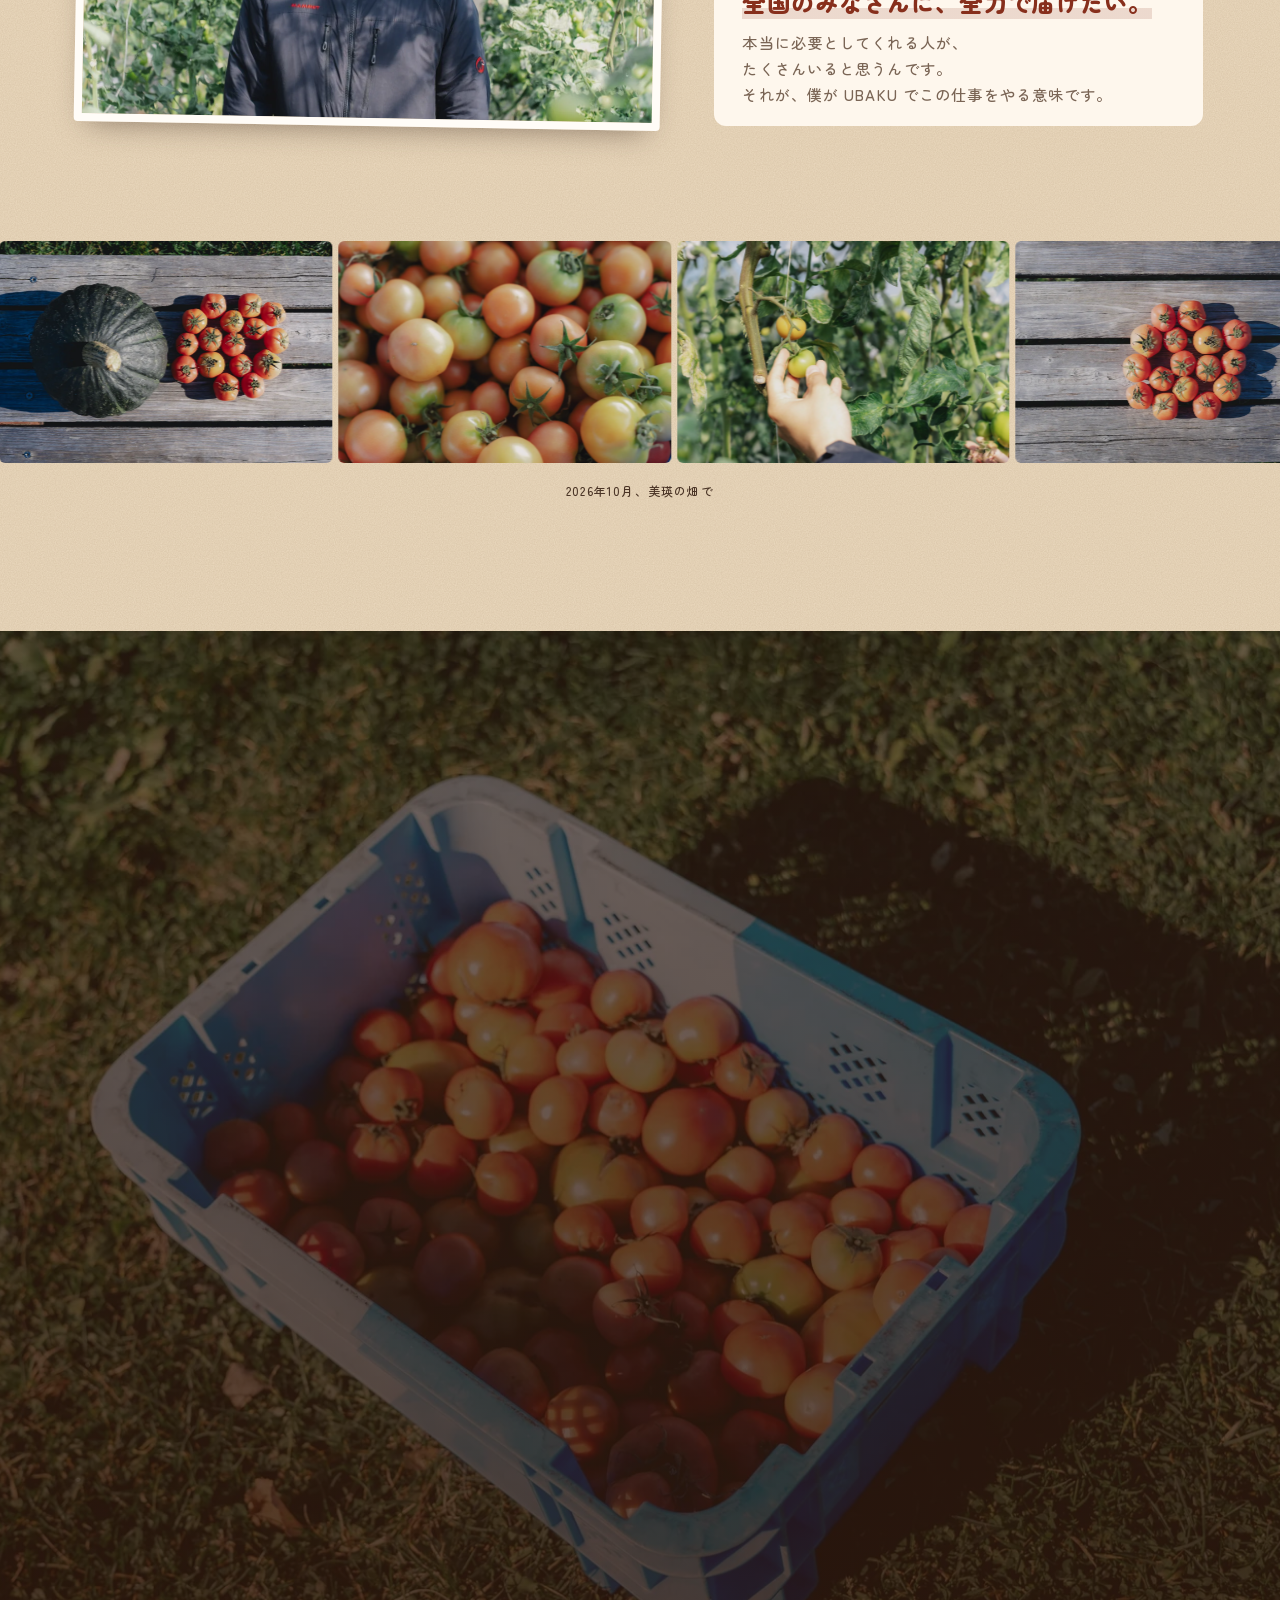
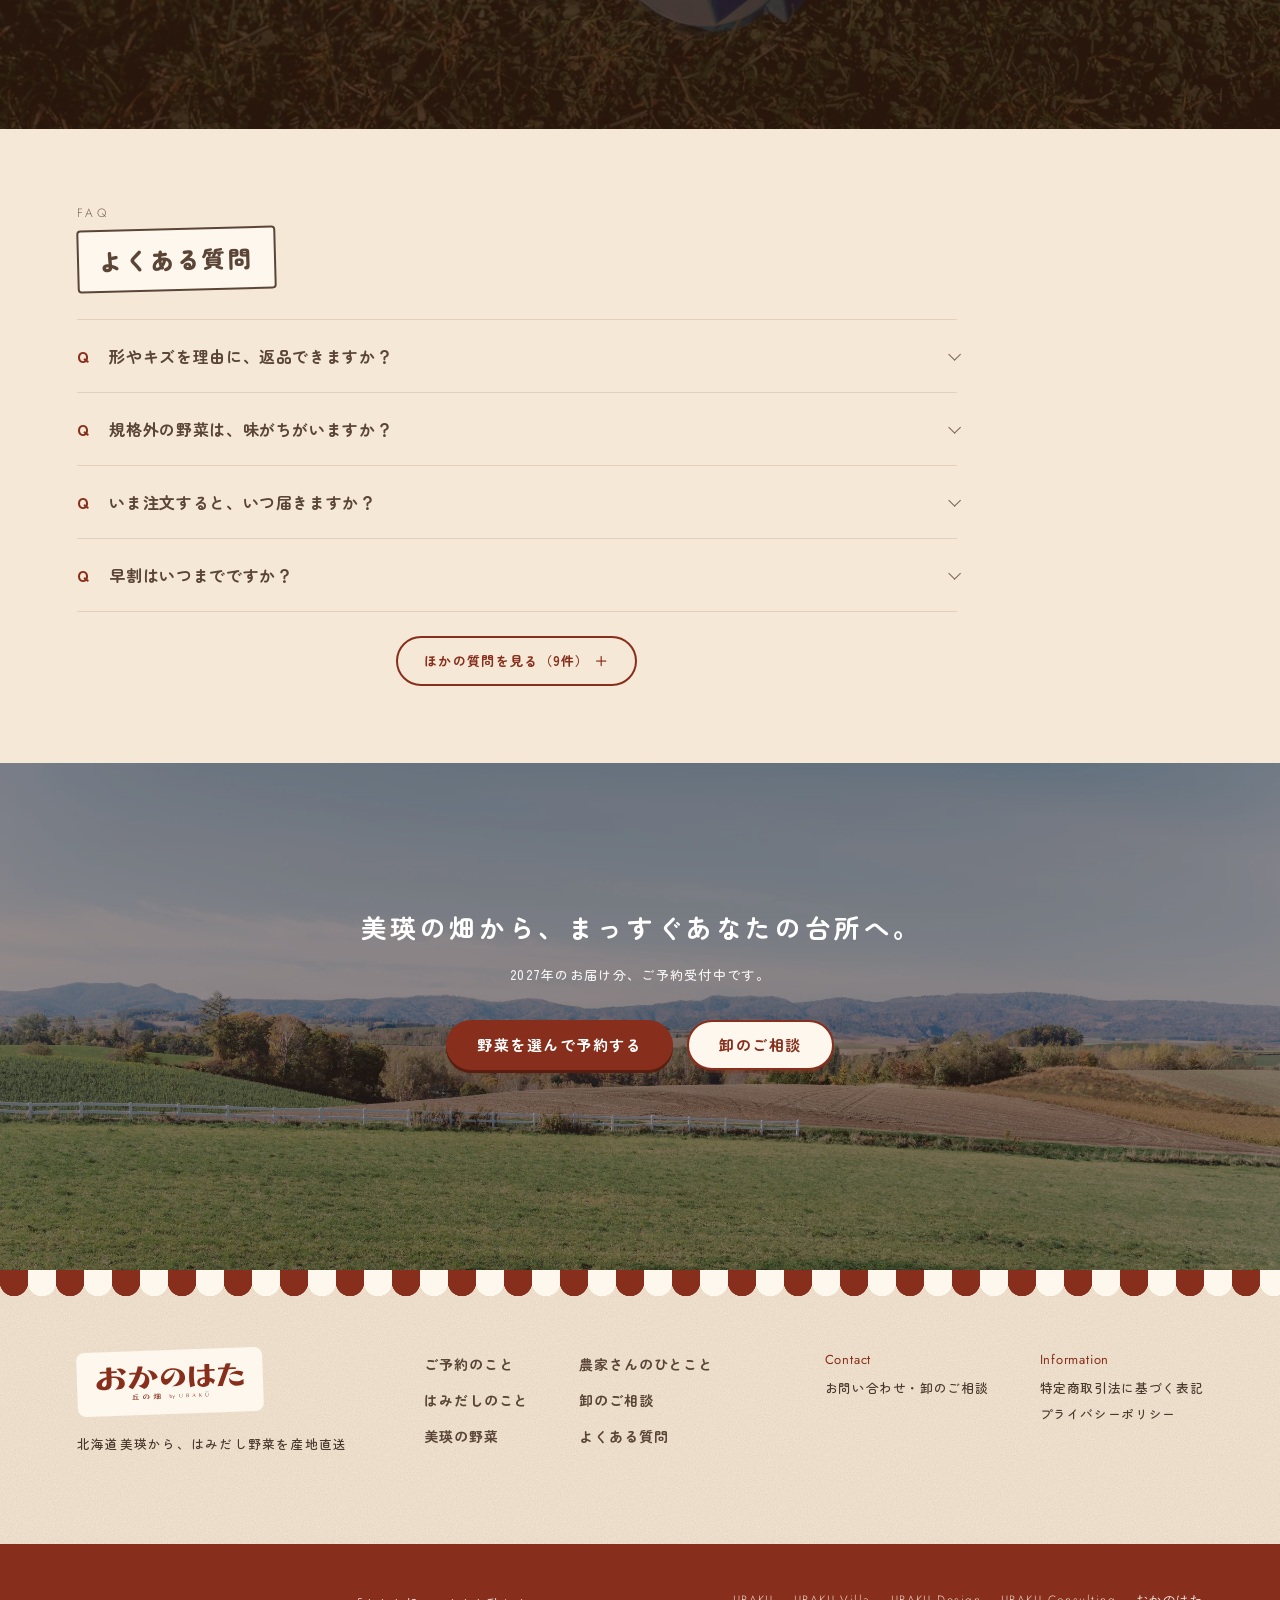
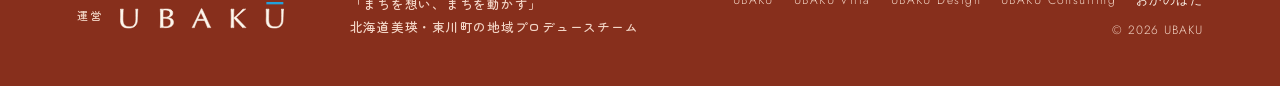
==== commit 1ea38696: "農家さんの欄の写真を差し替え・名前と地区名を外す - 畑からのひとことの写真2枚を、人の写っていない畑の写真に - ひとことの名前を「美瑛の農家さん」に - 流れる畑の写真から3枚を外し、10枚で並べ" ====
--- a/index.html
+++ b/index.html
@@ -10,7 +10,7 @@
      元：おかのはた の見本（仮公開用 ubaku-site/yasai。本番は BASE の yasai.ubaku.jp なので、このページは本番公開しない）
      C8（2026-11-08）：ubakuvilla.com（11/7 公開）の作りを参考に全体を組み直した。
        ・イントロ「はみだしの円」→ 画面いっぱいの写真3枚 → 紹介 → Reserve（予約販売の流れ。2026-11-08 追加）→（曲線）→ Story → 全面の写真 → Vegetables（価格・季節のこよみ）
-         → Wholesale（卸を強調）→ Farmers（島田さん・朗根内地区）→ ご予約の前に・よくある質問 → 最後の帯 →（曲線）→ フッター（運営 UBAKU）
+         → Wholesale（卸を強調）→ Farmers（美瑛の農家さんのひとこと）→ ご予約の前に・よくある質問 → 最後の帯 →（曲線）→ フッター（運営 UBAKU）
        ・写真は mashuさんが選んだ img/使ってほしい写真 から make_site_images.py で作る
        ・見た目は assets/yasai.css、動きは assets/yasai.js
      C7 以前の経緯は 01_美瑛の野菜（旧Yasai）/03_自社サイト（BASE・yasai.ubaku.jp）/CLAUDE.md -->
@@ -512,14 +512,14 @@
   <div class="wrap">
     <div class="farm-grid">
       <div class="farm-photos">
-        <div class="big unveil"><img srcset="img/farmer-1-800w.webp 800w, img/farmer-1.webp 1800w" sizes="100vw" src="img/farmer-1.webp" alt="トマトのハウスを歩く農家の島田さん" loading="lazy" width="1800" height="1200"></div>
-        <div class="small unveil" style="--d:.3s"><img srcset="img/farmer-2-800w.webp 800w, img/farmer-2.webp 1200w" sizes="100vw" src="img/farmer-2.webp" alt="トマトの手入れをする島田さん" loading="lazy" width="1200" height="800"></div>
+        <div class="big unveil"><img srcset="img/story-4-800w.webp 800w, img/story-4.webp 1600w" sizes="100vw" src="img/story-4.webp" alt="枝に一つだけ実った、形のふぞろいなトマト" loading="lazy" width="1600" height="1067"></div>
+        <div class="small unveil" style="--d:.3s"><img srcset="img/farm-hand-800w.webp 800w, img/farm-hand.webp 1800w" sizes="100vw" src="img/farm-hand.webp" alt="枝の青いトマトに手をのばす" loading="lazy" width="1800" height="1200"></div>
       </div>
       <div class="farm-text reveal">
         <h2 class="title">FARMERS</h2>
         <span class="title-ja">畑からのひとこと</span>
         <p class="quote"><svg class="quote-mark" viewBox="0 0 40 30" aria-hidden="true"><path d="M2 30V18C2 9 7 3 15 1l1.5 3C12 6 9.5 9.5 9.5 14H16v16zM24 30V18c0-9 5-15 13-17l1.5 3C34 6 31.5 9.5 31.5 14H38v16z"/></svg><span class="quote-body"><span class="phrase">サイズが小さいとか、</span><span class="phrase">少し傷があるとかの理由で</span><span class="phrase">捨てられるのが悔しかった。</span><span class="phrase">同じくおいしいのに。</span></span></p>
-        <p class="farm-name"><b>島田さん</b>北海道美瑛町　朗根内地区</p>
+        <p class="farm-name"><b>美瑛の農家さん</b></p>
       </div>
     </div>
     <!-- 畑に立つ UBAKU のメンバー（紹介文は ubaku.jp の Team と同じ） -->
@@ -537,22 +537,18 @@
   <!-- 畑のようす：止まらずゆっくり流れる（マウスを乗せると止まる） -->
   <div class="flow reveal" data-flow>
     <ul class="flow-track">
-      <!-- 並び（2026-11-08 C18）：はみだし野菜らしい写真を足して14枚（story-1〜4・field-9＝追加.jpg・field-10＝追加2.jpg。mashuさん）。
-           商品と同じ写真（field-3・field-8）は使わない。かぼちゃ（4・pumpkin-1・pumpkin-2・7）は隣り合わない、枝の写真（story-2・3・4・field-2・10）も続けない、木のベンチ（4・6・7）は離す -->
+      <!-- 並び（2026-11-26）：使用禁止の3枚（黄色い服が写った写真）と、FARMERS へ移した写真を外して10枚。
+           商品と同じ写真（field-3・field-8）は使わない。かぼちゃ（4・pumpkin-2・7）は隣り合わない、枝の写真（story-3・field-10）は続けない、木のベンチ（4・6・7）は離す -->
       <li><img srcset="img/field-4-800w.webp 800w, img/field-4.webp 1200w" sizes="100vw" src="img/field-4.webp" alt="木のテーブルにのせたかぼちゃとトマト" loading="lazy" width="1200" height="800"></li>
       <li><img srcset="img/story-1-800w.webp 800w, img/story-1.webp 1600w" sizes="100vw" src="img/story-1.webp" alt="色も形もそろわない、山盛りのトマト" loading="lazy" width="1600" height="1067"></li>
-      <li><img srcset="img/story-2-800w.webp 800w, img/story-2.webp 1600w" sizes="100vw" src="img/story-2.webp" alt="枝についたままの青いトマトを手袋で支える" loading="lazy" width="1600" height="1067"></li>
-      <li><img srcset="img/field-pumpkin-1-800w.webp 800w, img/field-pumpkin-1.webp 1200w" sizes="100vw" src="img/field-pumpkin-1.webp" alt="農家さんが手にのせた緑のかぼちゃ" loading="lazy" width="1200" height="800"></li>
+      <li><img srcset="img/story-3-800w.webp 800w, img/story-3.webp 1600w" sizes="100vw" src="img/story-3.webp" alt="枝の小さなトマトに手をのばす" loading="lazy" width="1600" height="1067"></li>
       <li><img srcset="img/field-6-800w.webp 800w, img/field-6.webp 1200w" sizes="100vw" src="img/field-6.webp" alt="木のテーブルに丸く並べたトマト" loading="lazy" width="1200" height="800"></li>
-      <li><img srcset="img/story-3-800w.webp 800w, img/story-3.webp 1600w" sizes="100vw" src="img/story-3.webp" alt="枝の小さなトマトに手をのばす" loading="lazy" width="1600" height="1067"></li>
       <li><img srcset="img/field-pumpkin-2-800w.webp 800w, img/field-pumpkin-2.webp 1200w" sizes="100vw" src="img/field-pumpkin-2.webp" alt="丘の牧草地で、台の上に重ねたかぼちゃ" loading="lazy" width="1200" height="800"></li>
       <li><img srcset="img/field-1-800w.webp 800w, img/field-1.webp 1200w" sizes="100vw" src="img/field-1.webp" alt="両手にのせた黄色いトマト" loading="lazy" width="1200" height="800"></li>
-      <li><img srcset="img/field-2-800w.webp 800w, img/field-2.webp 1200w" sizes="100vw" src="img/field-2.webp" alt="枝のトマトに手をのばす" loading="lazy" width="1200" height="800"></li>
+      <li><img srcset="img/field-10-800w.webp 800w, img/field-10.webp 1200w" sizes="100vw" src="img/field-10.webp" alt="枝で育つ、まだ青いトマト" loading="lazy" width="1200" height="800"></li>
       <li><img srcset="img/field-7-800w.webp 800w, img/field-7.webp 1200w" sizes="100vw" src="img/field-7.webp" alt="丘を背に、木の台にのせたかぼちゃとトマト" loading="lazy" width="1200" height="800"></li>
       <li><img srcset="img/field-5-800w.webp 800w, img/field-5.webp 1200w" sizes="100vw" src="img/field-5.webp" alt="草の上のトマト" loading="lazy" width="1200" height="800"></li>
-      <li><img srcset="img/story-4-800w.webp 800w, img/story-4.webp 1600w" sizes="100vw" src="img/story-4.webp" alt="枝に一つだけ実った、形のふぞろいなトマト" loading="lazy" width="1600" height="1067"></li>
       <li><img srcset="img/field-9-800w.webp 800w, img/field-9.webp 1200w" sizes="100vw" src="img/field-9.webp" alt="台の上の、ひびの入ったトマト" loading="lazy" width="1200" height="800"></li>
-      <li><img srcset="img/field-10-800w.webp 800w, img/field-10.webp 1200w" sizes="100vw" src="img/field-10.webp" alt="枝で育つ、まだ青いトマト" loading="lazy" width="1200" height="800"></li>
     </ul>
   </div>
   <p class="flow-cap">2026年10月、美瑛の畑で</p>
